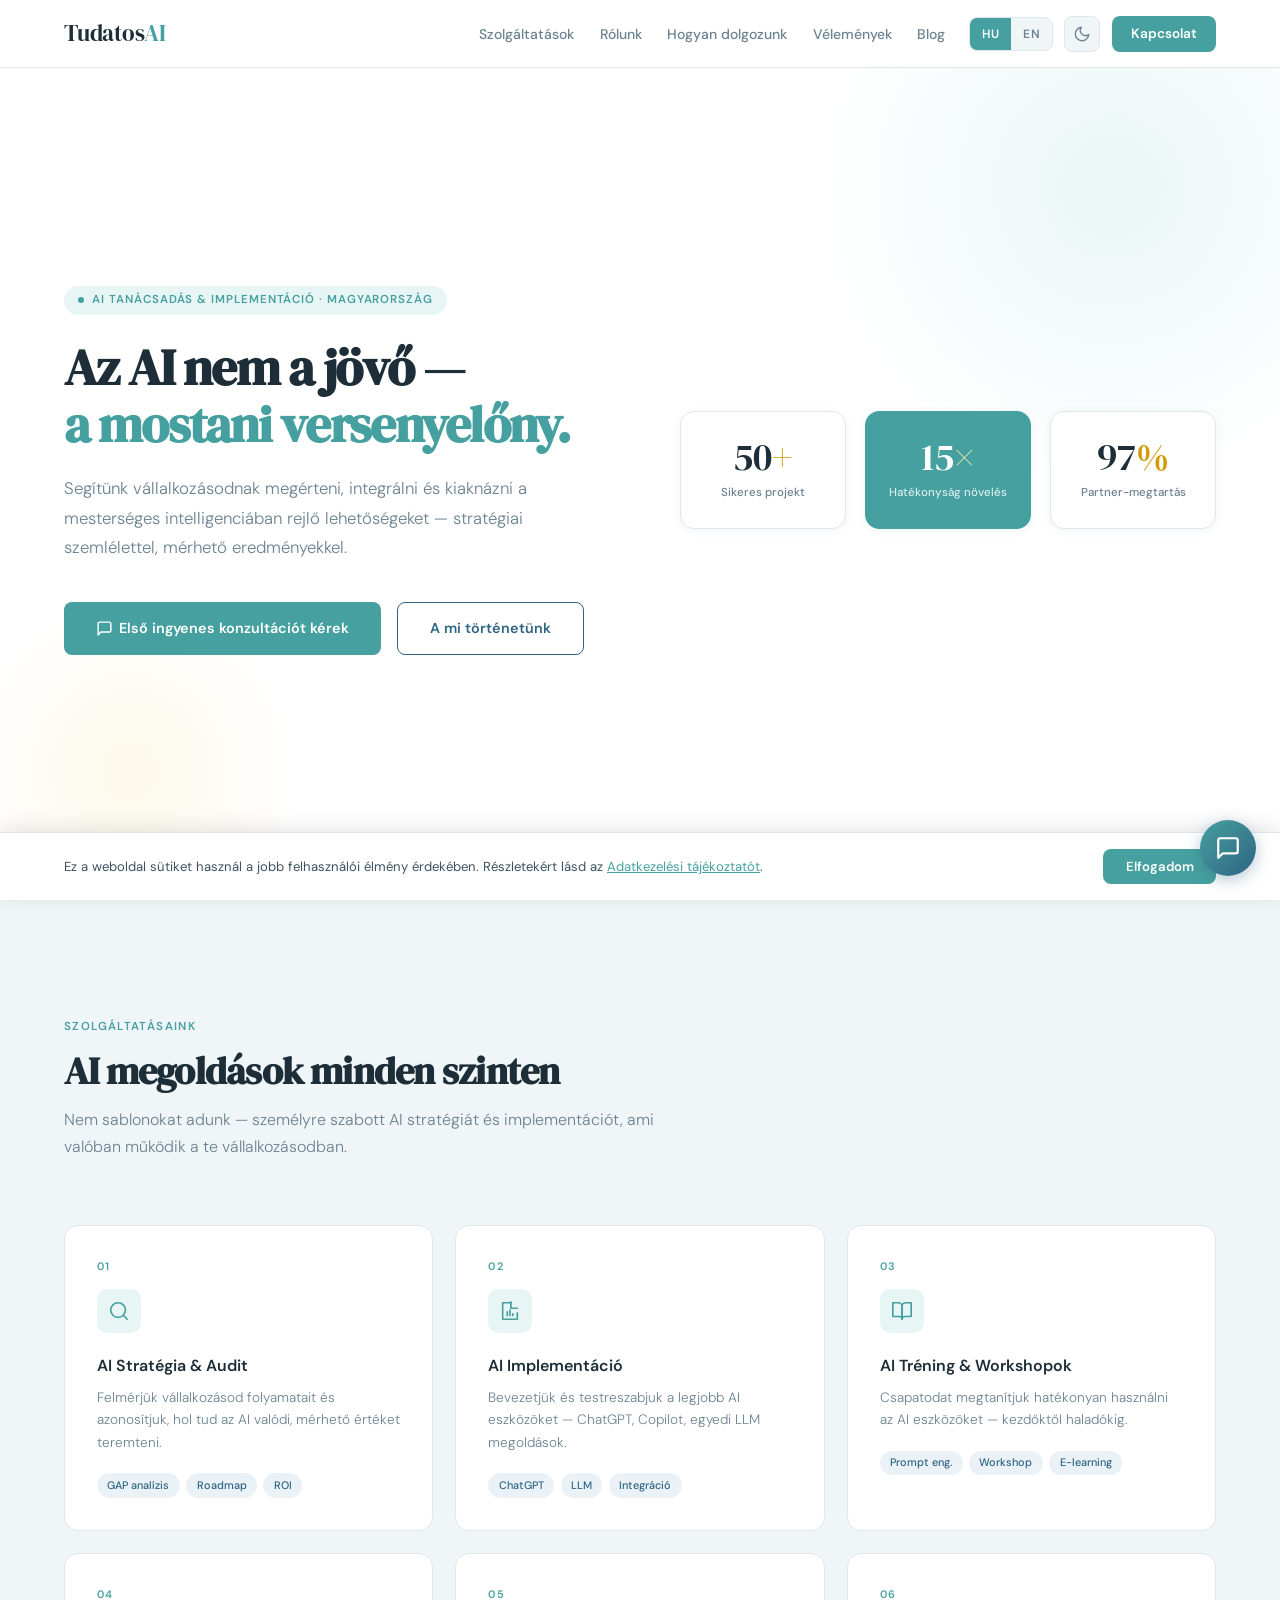
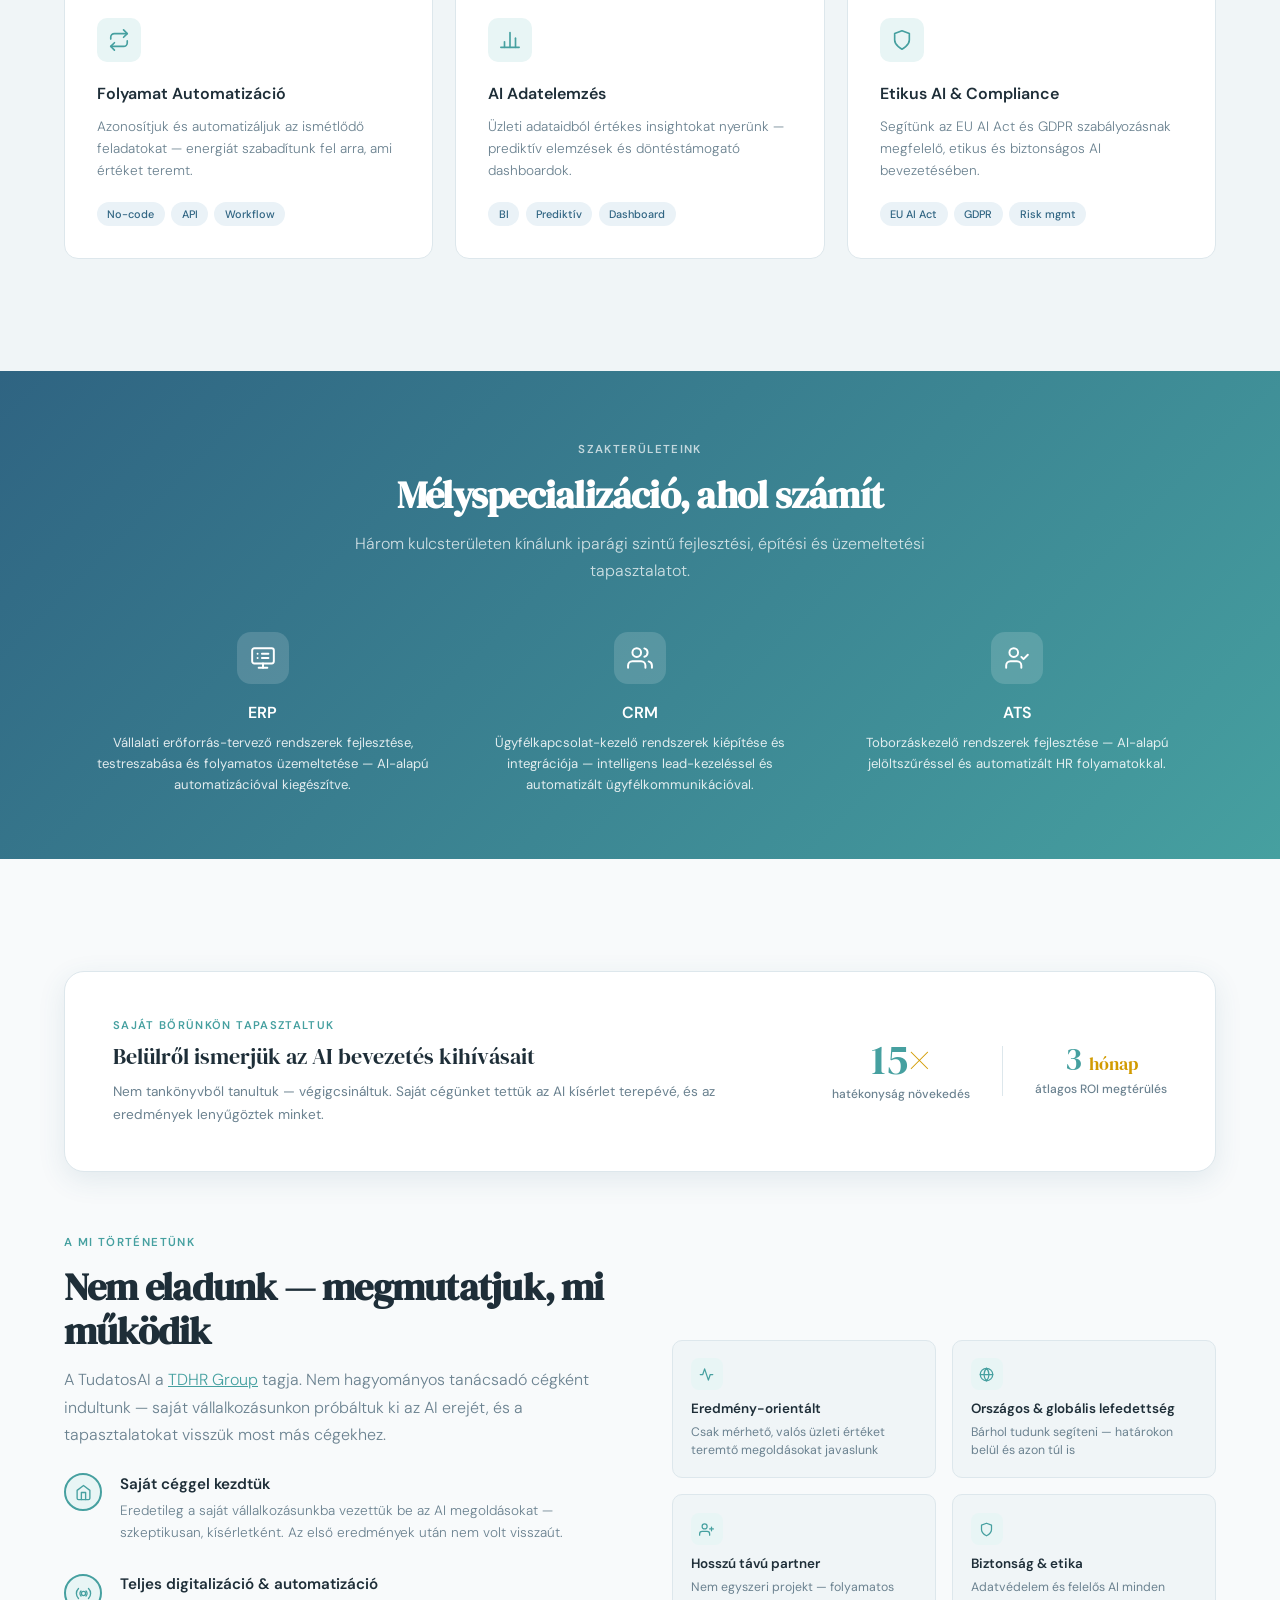
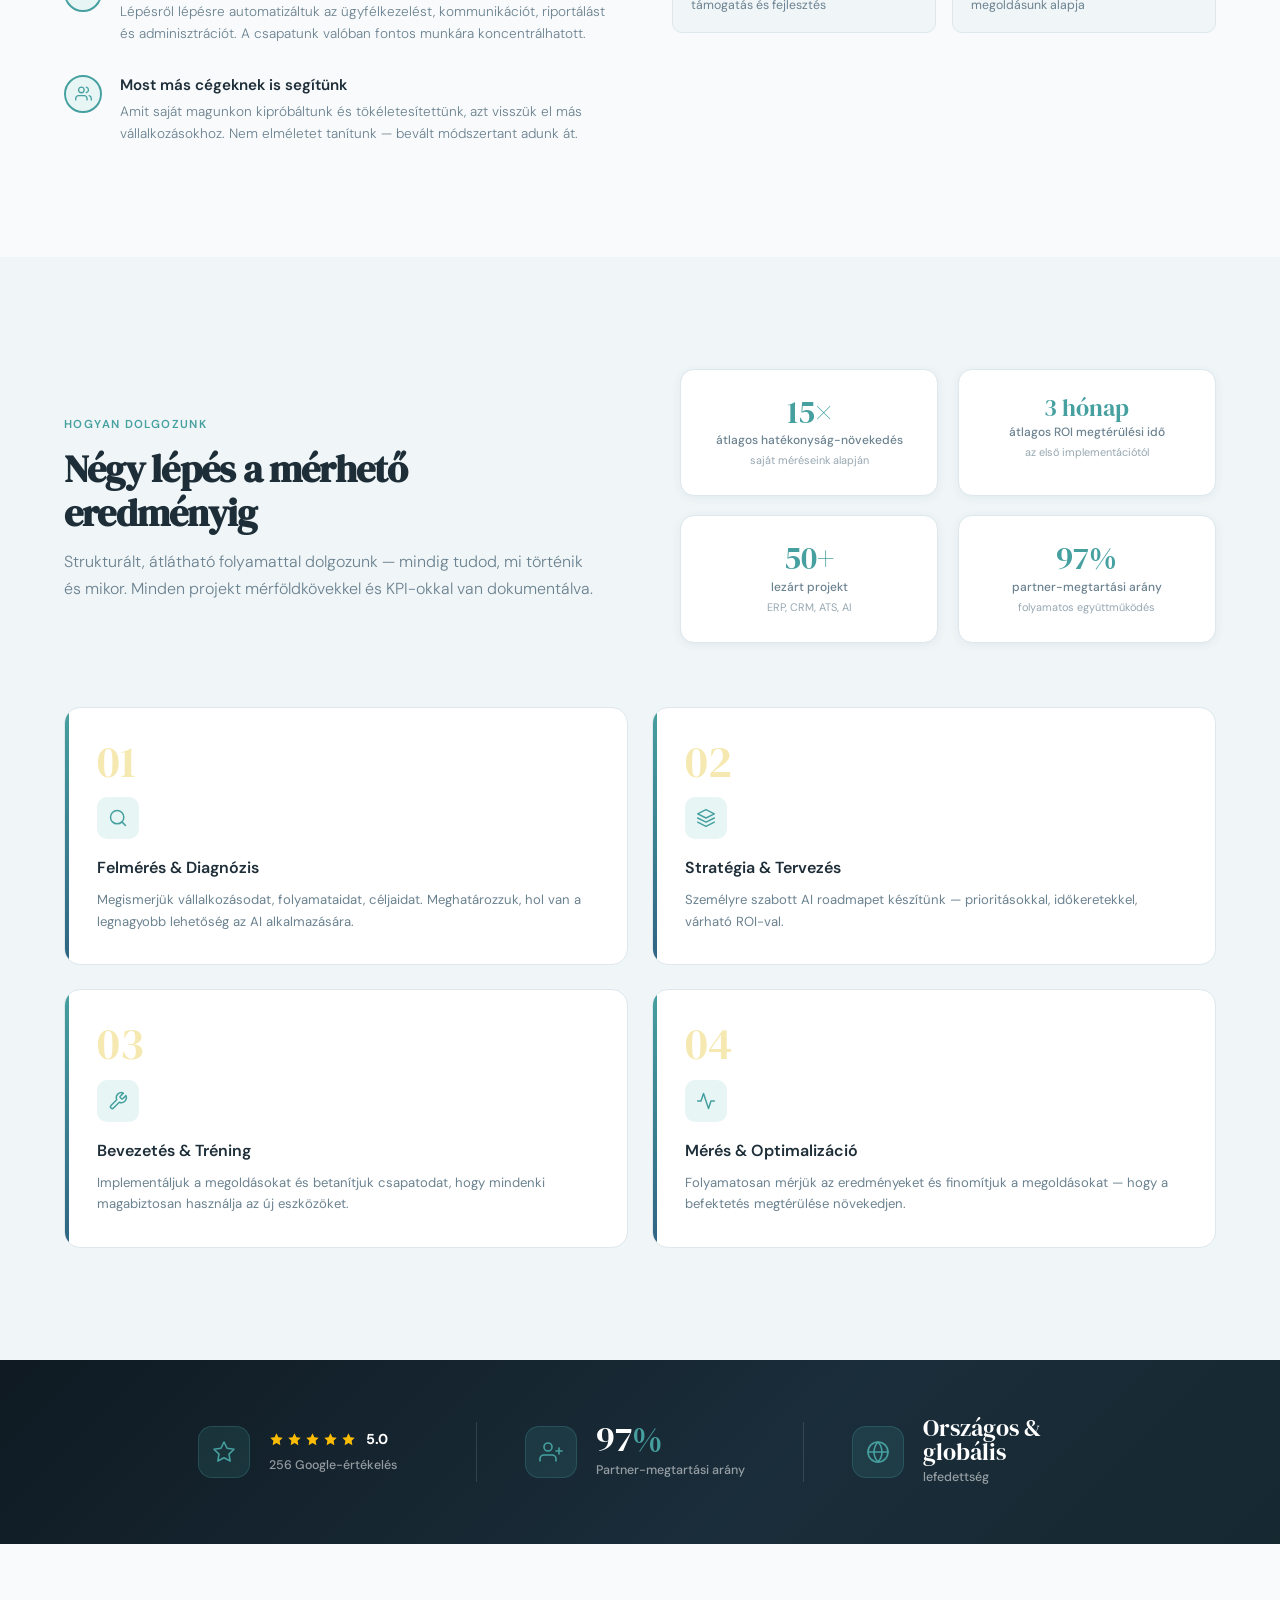
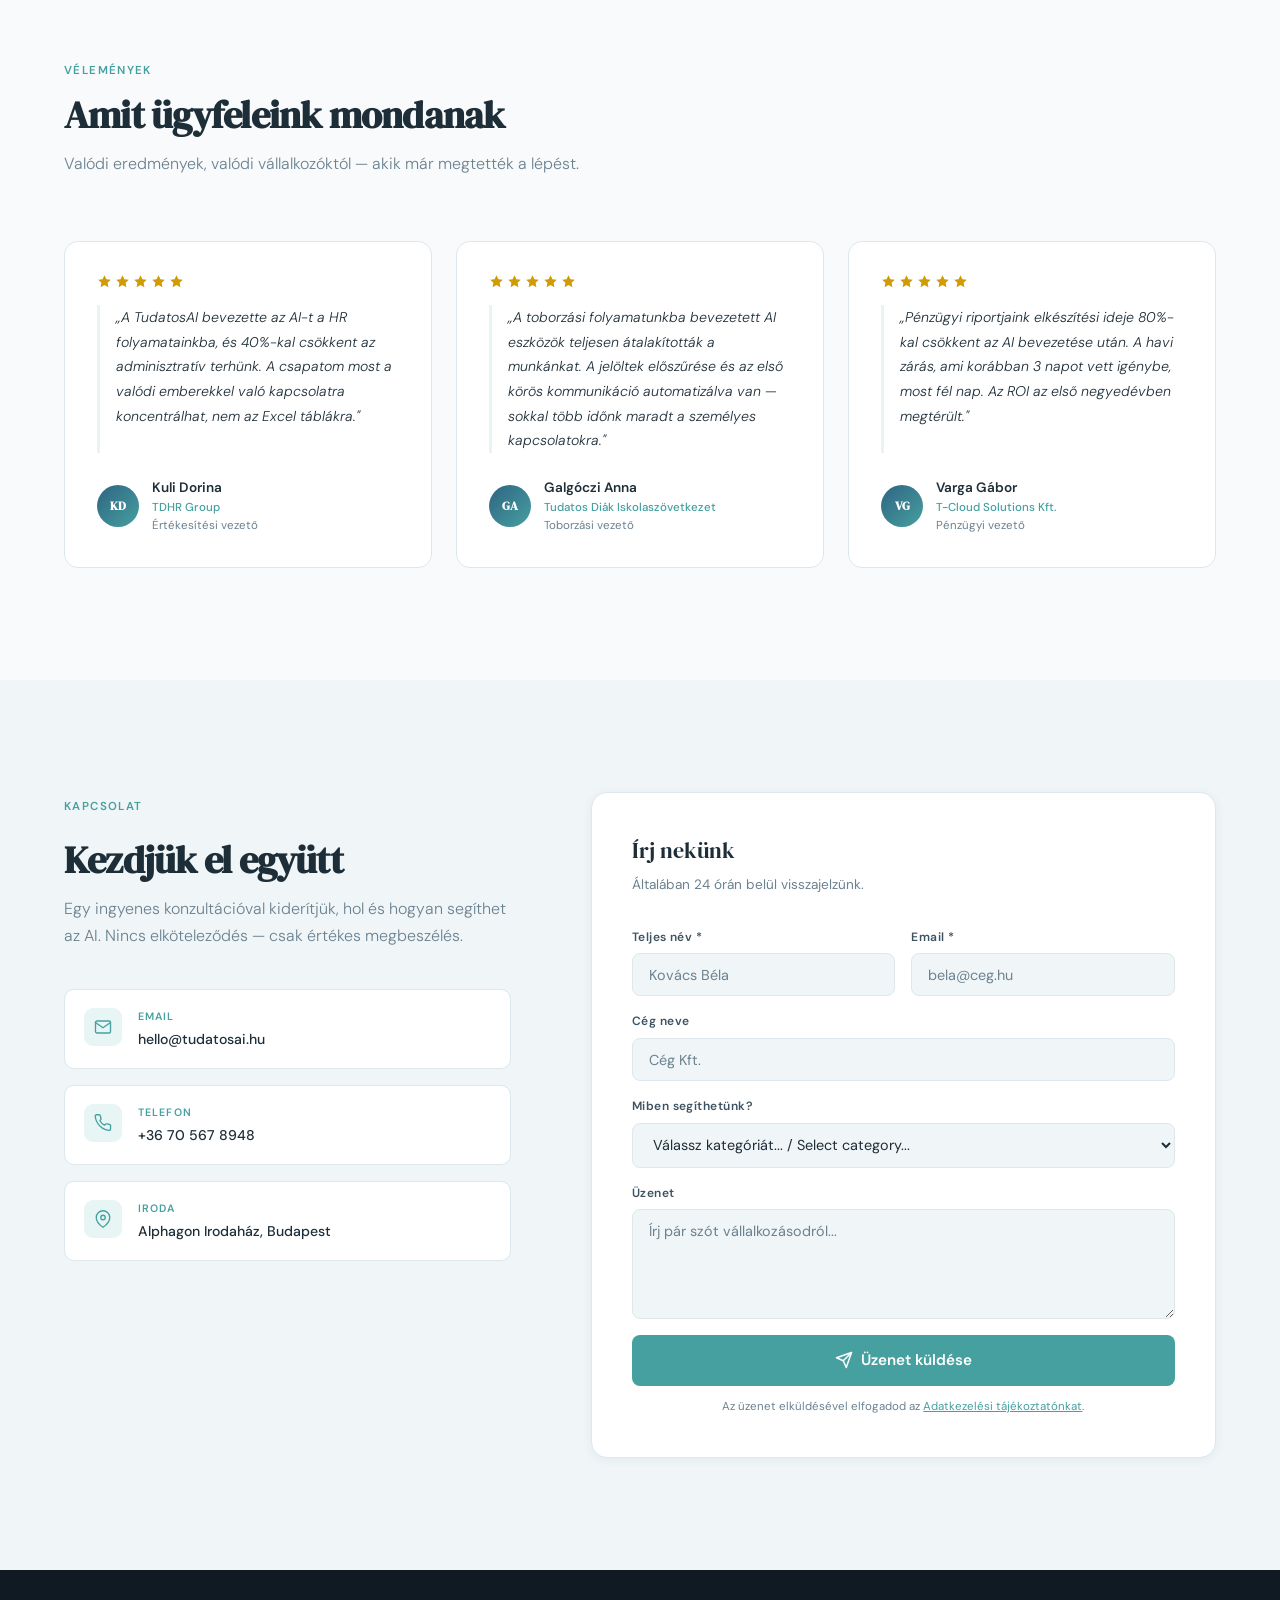
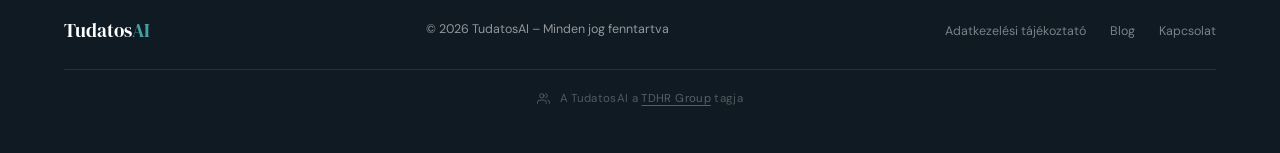
==== index.html @ a2213a6d "Fix GA4 tracking, add SEO improvements and security hardening - Fix GA4 cookie key mismatch (cookieO" ====
<!DOCTYPE html>
<html lang="hu" data-theme="light" data-lang="hu">
<head>
<!-- Google Analytics (loads after cookie consent) -->
<script>
if(localStorage.getItem('cookies_accepted')==='1'){
  var s=document.createElement('script');s.async=true;s.src='https://www.googletagmanager.com/gtag/js?id=G-J6CXXQPSQL';document.head.appendChild(s);
  window.dataLayer=window.dataLayer||[];function gtag(){dataLayer.push(arguments);}gtag('js',new Date());gtag('config','G-J6CXXQPSQL');
}
</script>
<meta charset="UTF-8">
<meta name="viewport" content="width=device-width, initial-scale=1.0">
<title>TudatosAI – AI Bevezetés & Tanácsadás Magyar Vállalkozásoknak</title>
<meta name="description" content="A TudatosAI segít magyar vállalkozásoknak az AI bevezetésében: stratégia, implementáció, tréning, automatizáció. Ingyenes konzultáció. TDHR Group tagja.">
<meta name="keywords" content="AI tanácsadás, mesterséges intelligencia, AI bevezetés, AI stratégia, ChatGPT üzleti, automatizáció, magyar AI cég, KKV AI, TDHR Group">
<link rel="canonical" href="https://tudatosai.hu/">
<link rel="alternate" hreflang="hu" href="https://tudatosai.hu/">
<link rel="alternate" hreflang="en" href="https://tudatosai.hu/">
<link rel="alternate" hreflang="x-default" href="https://tudatosai.hu/">
<!-- Open Graph -->
<meta property="og:type" content="website">
<meta property="og:title" content="TudatosAI – AI Bevezetés & Tanácsadás Magyar Vállalkozásoknak">
<meta property="og:description" content="Segítünk vállalkozásodnak megérteni, integrálni és kiaknázni az AI-ban rejlő lehetőségeket — stratégiai szemlélettel, mérhető eredményekkel.">
<meta property="og:url" content="https://tudatosai.hu/">
<meta property="og:image" content="https://tudatosai.hu/og-image.jpg">
<meta property="og:image:width" content="1200">
<meta property="og:image:height" content="630">
<meta property="og:locale" content="hu_HU">
<meta property="og:site_name" content="TudatosAI">
<!-- Twitter Card -->
<meta name="twitter:card" content="summary_large_image">
<meta name="twitter:title" content="TudatosAI – AI Bevezetés & Tanácsadás">
<meta name="twitter:description" content="AI stratégia, implementáció és tréning magyar vállalkozásoknak. Ingyenes konzultáció.">
<meta name="twitter:image" content="https://tudatosai.hu/og-image.jpg">
<!-- Google Search Console verification (replace content with your verification code) -->
<meta name="google-site-verification" content="Iu2fOdT6gBh4CmsN5R7050DQouybcCFON0oURmyz8Fw">
<!-- Favicon -->
<link rel="icon" type="image/svg+xml" href="/favicon.svg">
<!-- JSON-LD Organization -->
<script type="application/ld+json">
{
  "@context": "https://schema.org",
  "@type": "Organization",
  "name": "TudatosAI",
  "url": "https://tudatosai.hu",
  "logo": "https://tudatosai.hu/og-image.jpg",
  "email": "hello@tudatosai.hu",
  "telephone": "+36705678948",
  "address": {
    "@type": "PostalAddress",
    "addressLocality": "Budapest",
    "addressCountry": "HU",
    "streetAddress": "Alphagon Irodaház"
  },
  "parentOrganization": {
    "@type": "Organization",
    "name": "TDHR Group",
    "url": "https://tdhr.hu"
  },
  "description": "AI tanácsadás és implementáció magyar vállalkozásoknak. Stratégia, automatizáció, tréning.",
  "sameAs": []
}
</script>
<!-- JSON-LD LocalBusiness (Google My Business) -->
<script type="application/ld+json">
{
  "@context": "https://schema.org",
  "@type": "LocalBusiness",
  "name": "TudatosAI",
  "description": "AI tanácsadás és implementáció magyar vállalkozásoknak. Stratégia, automatizáció, tréning.",
  "url": "https://tudatosai.hu",
  "telephone": "+36705678948",
  "email": "hello@tudatosai.hu",
  "address": {
    "@type": "PostalAddress",
    "streetAddress": "Alphagon Irodaház",
    "addressLocality": "Budapest",
    "addressCountry": "HU"
  },
  "geo": {
    "@type": "GeoCoordinates",
    "latitude": "47.4979",
    "longitude": "19.0402"
  },
  "openingHoursSpecification": {
    "@type": "OpeningHoursSpecification",
    "dayOfWeek": ["Monday","Tuesday","Wednesday","Thursday","Friday"],
    "opens": "09:00",
    "closes": "17:00"
  },
  "priceRange": "$$",
  "image": "https://tudatosai.hu/og-image.jpg",
  "sameAs": []
}
</script>
<!-- Chatbot -->
<link rel="stylesheet" href="/chatbot-widget.css">
<link rel="preconnect" href="https://fonts.googleapis.com">
<link rel="preconnect" href="https://fonts.gstatic.com" crossorigin>
<link href="https://fonts.googleapis.com/css2?family=DM+Serif+Display:ital@0;1&family=DM+Sans:opsz,wght@9..40,300;9..40,400;9..40,500;9..40,600&display=swap" rel="stylesheet">
<style>
/* ═══ TOKENS ═══ */
:root {
  --gold:#D29B01; --gold-light:#F5E8B0; --gold-pale:#FBF5E0;
  --blue:#2F6482; --blue-light:#EAF2F7;
  --teal:#46A0A0; --teal-light:#E8F5F5; --teal-dark:#357878;
  --bg-page:#F8FAFB; --bg-card:#FFFFFF; --bg-alt:#F0F5F7;
  --bg-nav:rgba(255,255,255,0.94); --border:#DDE7EC;
  --text:#1E2E38; --text-mid:#3D5260; --text-muted:#6B8290;
  --shadow-sm:0 2px 10px rgba(47,100,130,.07);
  --shadow-md:0 8px 28px rgba(47,100,130,.11);
  --shadow-lg:0 16px 48px rgba(47,100,130,.14);
}
[data-theme="dark"] {
  --bg-page:#1F2F3D; --bg-card:#283D4E; --bg-alt:#243545;
  --bg-nav:rgba(31,47,61,0.96); --border:#446070;
  --text:#F0F5F8; --text-mid:#C4DAE5; --text-muted:#96B5C6;
  --shadow-sm:0 2px 10px rgba(0,0,0,.2); --shadow-md:0 8px 28px rgba(0,0,0,.3); --shadow-lg:0 16px 48px rgba(0,0,0,.4);
  --blue-light:#2E4858; --teal-light:#284242; --gold-pale:#352E08;
}
*,*::before,*::after{box-sizing:border-box;margin:0;padding:0;}
html{scroll-behavior:smooth;}
body{background:var(--bg-page);color:var(--text);font-family:'DM Sans',sans-serif;font-size:16px;line-height:1.6;overflow-x:hidden;transition:background .3s,color .3s;}
img,svg{display:block;} a{text-decoration:none;}

/* ═══ NAV ═══ */
nav{position:fixed;top:0;left:0;right:0;z-index:300;background:var(--bg-nav);backdrop-filter:blur(10px);border-bottom:1px solid var(--border);height:68px;display:flex;align-items:center;padding:0 5%;gap:1.5rem;transition:background .3s,border-color .3s;}
.logo{font-family:'DM Serif Display',serif;font-size:1.45rem;color:var(--text);letter-spacing:-.01em;white-space:nowrap;}
.logo em{color:var(--teal);font-style:normal;}
.nav-links{display:flex;gap:1.6rem;list-style:none;align-items:center;margin-left:auto;}
.nav-links a{color:var(--text-muted);font-size:.875rem;font-weight:500;transition:color .2s;white-space:nowrap;}
.nav-links a:hover{color:var(--teal);}
.nav-actions{display:flex;align-items:center;gap:.7rem;flex-shrink:0;}
.lang-toggle{display:flex;align-items:center;background:var(--bg-alt);border:1px solid var(--border);border-radius:8px;overflow:hidden;height:34px;}
.lang-btn{padding:0 .75rem;font-size:.75rem;font-weight:600;color:var(--text-muted);cursor:pointer;border:none;background:transparent;height:100%;transition:background .2s,color .2s;font-family:'DM Sans',sans-serif;letter-spacing:.04em;}
.lang-btn.active{background:var(--teal);color:#fff;}
.dark-toggle{width:36px;height:36px;background:var(--bg-alt);border:1px solid var(--border);border-radius:8px;cursor:pointer;display:flex;align-items:center;justify-content:center;transition:background .2s;}
.dark-toggle:hover{background:var(--border);}
.dark-toggle svg{width:18px;height:18px;fill:none;stroke:var(--text-muted);stroke-width:1.8;stroke-linecap:round;stroke-linejoin:round;}
.icon-moon{display:block;} .icon-sun{display:none;}
[data-theme="dark"] .icon-moon{display:none;} [data-theme="dark"] .icon-sun{display:block;}
.nav-cta{padding:0 1.2rem;height:36px;background:var(--teal);color:#fff!important;border-radius:8px;font-weight:600!important;font-size:.85rem!important;display:inline-flex;align-items:center;transition:background .2s,transform .15s!important;}
.nav-cta:hover{background:var(--blue)!important;transform:translateY(-1px);}
.nav-hamburger{display:none;flex-direction:column;gap:5px;cursor:pointer;padding:6px;margin-left:auto;background:none;border:none;}
.nav-hamburger span{display:block;width:22px;height:2px;background:var(--text);border-radius:2px;transition:transform .3s,opacity .3s;}
.nav-hamburger.open span:nth-child(1){transform:translateY(7px) rotate(45deg);}
.nav-hamburger.open span:nth-child(2){opacity:0;}
.nav-hamburger.open span:nth-child(3){transform:translateY(-7px) rotate(-45deg);}
.mobile-nav{display:none;position:fixed;top:68px;left:0;right:0;z-index:299;background:var(--bg-card);border-bottom:1px solid var(--border);padding:1.5rem 5%;flex-direction:column;gap:1rem;box-shadow:var(--shadow-md);}
.mobile-nav.open{display:flex;}
.mobile-nav a{color:var(--text);font-weight:500;padding:.4rem 0;border-bottom:1px solid var(--border);}

/* ═══ HERO ═══ */
#hero{min-height:100vh;padding:120px 5% 80px;display:flex;align-items:center;background:var(--bg-card);position:relative;overflow:hidden;}
.hero-blob-1{position:absolute;right:-80px;top:-60px;width:550px;height:550px;border-radius:50%;background:radial-gradient(circle at 55% 45%,var(--teal-light),transparent 70%);opacity:.9;pointer-events:none;}
.hero-blob-2{position:absolute;left:-40px;bottom:-40px;width:340px;height:340px;border-radius:50%;background:radial-gradient(circle,var(--gold-pale),transparent 70%);opacity:.7;pointer-events:none;}
.hero-inner{position:relative;z-index:1;display:grid;grid-template-columns:1fr 1fr;gap:5rem;align-items:center;width:100%;}
.hero-badge{display:inline-flex;align-items:center;gap:.5rem;background:var(--teal-light);color:var(--teal);font-size:.72rem;font-weight:600;letter-spacing:.08em;text-transform:uppercase;padding:.35rem .9rem;border-radius:100px;margin-bottom:1.5rem;}
.badge-dot{width:6px;height:6px;background:var(--teal);border-radius:50%;animation:blink 2s infinite;}
@keyframes blink{0%,100%{opacity:1;}50%{opacity:.3;}}
.hero-title{font-family:'DM Serif Display',serif;font-size:clamp(2.3rem,4vw,3.6rem);line-height:1.1;letter-spacing:-.025em;color:var(--text);margin-bottom:1.4rem;}
.hero-title .accent{color:var(--teal);}
.hero-desc{font-size:1.05rem;color:var(--text-muted);line-height:1.75;max-width:480px;margin-bottom:2.5rem;font-weight:300;}
.hero-actions{display:flex;gap:1rem;flex-wrap:wrap;}
.btn-fill{padding:.85rem 2rem;background:var(--teal);color:#fff;border:none;border-radius:8px;font-family:'DM Sans',sans-serif;font-size:.9rem;font-weight:600;cursor:pointer;display:inline-flex;align-items:center;gap:.4rem;transition:background .2s,transform .15s,box-shadow .2s;}
.btn-fill:hover{background:var(--blue);transform:translateY(-2px);box-shadow:0 6px 20px rgba(47,100,130,.28);}
.btn-outline{padding:.85rem 2rem;background:transparent;color:var(--blue);border:1.5px solid var(--blue);border-radius:8px;font-family:'DM Sans',sans-serif;font-size:.9rem;font-weight:600;cursor:pointer;display:inline-flex;align-items:center;gap:.4rem;transition:background .2s,transform .15s;}
.btn-outline:hover{background:var(--blue-light);transform:translateY(-2px);}
.stat-cards{display:grid;grid-template-columns:repeat(3,1fr);gap:1.2rem;}
.stat-card{background:var(--bg-card);border:1px solid var(--border);border-radius:14px;padding:1.6rem 1.2rem;text-align:center;box-shadow:var(--shadow-sm);transition:transform .2s,box-shadow .2s,background .3s,border-color .3s;}
.stat-card:hover{transform:translateY(-3px);box-shadow:var(--shadow-md);}
.stat-card.featured{background:var(--teal);border-color:var(--teal);}
.stat-num{font-family:'DM Serif Display',serif;font-size:2.4rem;line-height:1;color:var(--text);white-space:nowrap;}
.stat-unit{color:var(--gold);}
.stat-card.featured .stat-num{color:#fff;}
.stat-card.featured .stat-unit{color:var(--gold-light);}
.stat-card.featured .stat-label{color:rgba(255,255,255,.8);}
.stat-label{font-size:.72rem;color:var(--text-muted);margin-top:.5rem;font-weight:500;}

/* ═══ SECTION BASE ═══ */
.section-wrap{padding:7rem 5%;background:var(--bg-page);transition:background .3s;}
.section-wrap.alt{background:var(--bg-alt);}
.section-header{max-width:640px;margin-bottom:4rem;}
.section-eyebrow{display:inline-block;font-size:.72rem;font-weight:600;letter-spacing:.12em;text-transform:uppercase;color:var(--teal);margin-bottom:.8rem;}
.section-title{font-family:'DM Serif Display',serif;font-size:clamp(1.8rem,3vw,2.7rem);line-height:1.15;letter-spacing:-.02em;color:var(--text);margin-bottom:.8rem;}
.section-desc{font-size:1rem;color:var(--text-muted);line-height:1.7;font-weight:300;}

/* ═══ SERVICES ═══ */
.services-grid{display:grid;grid-template-columns:repeat(3,1fr);gap:1.4rem;}
.svc-card{background:var(--bg-card);border:1px solid var(--border);border-radius:14px;padding:2rem;transition:transform .2s,box-shadow .2s,border-color .2s,background .3s;position:relative;overflow:hidden;}
.svc-card::before{content:'';position:absolute;top:0;left:0;right:0;height:3px;background:linear-gradient(90deg,var(--teal),var(--blue));transform:scaleX(0);transform-origin:left;transition:transform .35s ease;}
.svc-card:hover{transform:translateY(-4px);box-shadow:var(--shadow-md);border-color:transparent;}
.svc-card:hover::before{transform:scaleX(1);}
.svc-num{font-size:.68rem;font-weight:600;letter-spacing:.12em;color:var(--teal);text-transform:uppercase;margin-bottom:.9rem;}
.icon-box{width:44px;height:44px;background:var(--teal-light);border-radius:10px;display:flex;align-items:center;justify-content:center;margin-bottom:1.2rem;transition:background .3s;}
.icon-box svg{width:22px;height:22px;stroke:var(--teal);fill:none;stroke-width:1.8;stroke-linecap:round;stroke-linejoin:round;}
.svc-title{font-size:1rem;font-weight:600;color:var(--text);margin-bottom:.55rem;}
.svc-desc{font-size:.85rem;color:var(--text-muted);line-height:1.65;font-weight:300;}
.svc-tags{display:flex;flex-wrap:wrap;gap:.4rem;margin-top:1.2rem;}
.chip{padding:.22rem .65rem;border-radius:100px;background:var(--blue-light);color:var(--blue);font-size:.68rem;font-weight:500;}

/* ═══ SPECIALTIES BAND ═══ */
.specialty-band{background:linear-gradient(135deg,var(--blue) 0%,var(--teal) 100%);padding:4rem 5%;}
.specialty-header{text-align:center;max-width:600px;margin:0 auto 3rem;}
.specialty-header .section-eyebrow{color:rgba(255,255,255,.7);}
.specialty-header .section-title{color:#fff;}
.specialty-header .section-desc{color:rgba(255,255,255,.75);}
.specialty-inner{display:grid;grid-template-columns:1fr 1fr 1fr;gap:2rem;max-width:1100px;margin:0 auto;}
.spec-item{text-align:center;color:#fff;}
.spec-icon{width:52px;height:52px;background:rgba(255,255,255,.15);border-radius:14px;display:flex;align-items:center;justify-content:center;margin:0 auto 1rem;}
.spec-icon svg{width:26px;height:26px;stroke:#fff;fill:none;stroke-width:1.8;stroke-linecap:round;stroke-linejoin:round;}
.spec-title{font-size:1rem;font-weight:600;margin-bottom:.4rem;}
.spec-desc{font-size:.82rem;opacity:.85;line-height:1.6;}

/* ═══ ABOUT ═══ */
.about-intro-card{display:grid;grid-template-columns:1fr auto;gap:3rem;align-items:center;background:var(--bg-card);border:1px solid var(--border);border-radius:20px;padding:2.8rem 3rem;box-shadow:var(--shadow-md);margin-bottom:3.5rem;transition:background .3s,border-color .3s;}
.card-eyebrow{font-size:.7rem;font-weight:600;letter-spacing:.12em;text-transform:uppercase;color:var(--teal);margin-bottom:.6rem;}
.card-heading{font-family:'DM Serif Display',serif;font-size:1.35rem;color:var(--text);margin-bottom:.7rem;line-height:1.2;}
.card-body{font-size:.85rem;color:var(--text-muted);line-height:1.65;}
.aic-stats{display:flex;align-items:center;gap:2rem;flex-shrink:0;}
.aic-stat{text-align:center;}
.aic-num{font-family:'DM Serif Display',serif;font-size:2.6rem;color:var(--teal);line-height:1;margin-bottom:.3rem;white-space:nowrap;}
.aic-unit{color:var(--gold);}
.aic-lbl{font-size:.75rem;color:var(--text-muted);font-weight:500;white-space:nowrap;}
.aic-stat-sep{width:1px;height:50px;background:var(--border);}
.about-body{display:grid;grid-template-columns:1fr 1fr;gap:4rem;align-items:start;}
.about-timeline{display:flex;flex-direction:column;gap:1.8rem;margin-top:1.5rem;}
.tl-item{display:flex;gap:1.1rem;}
.tl-icon{width:38px;height:38px;flex-shrink:0;background:var(--teal-light);border:2px solid var(--teal);border-radius:50%;display:flex;align-items:center;justify-content:center;margin-top:.1rem;transition:background .3s;}
.tl-icon svg{width:17px;height:17px;stroke:var(--teal);fill:none;stroke-width:1.9;stroke-linecap:round;stroke-linejoin:round;}
.tl-title{font-size:.95rem;font-weight:600;color:var(--text);margin-bottom:.25rem;}
.tl-desc{font-size:.85rem;color:var(--text-muted);line-height:1.6;font-weight:300;}
.hl-grid{display:grid;grid-template-columns:1fr 1fr;gap:1rem;align-self:center;}
.hl-item{background:var(--bg-alt);border:1px solid var(--border);border-radius:10px;padding:1.1rem;transition:background .3s,border-color .3s;}
.hl-icon-wrap{width:32px;height:32px;background:var(--teal-light);border-radius:8px;display:flex;align-items:center;justify-content:center;margin-bottom:.5rem;transition:background .3s;}
.hl-icon-wrap svg{width:15px;height:15px;stroke:var(--teal);fill:none;stroke-width:2;stroke-linecap:round;stroke-linejoin:round;}
.hl-title{font-size:.84rem;font-weight:600;color:var(--text);margin-bottom:.2rem;}
.hl-text{font-size:.77rem;color:var(--text-muted);line-height:1.5;}

/* ═══ PROCESS ═══ */
.process-section{padding:7rem 5%;background:var(--bg-alt);}
.process-intro{display:grid;grid-template-columns:1fr 1fr;gap:5rem;align-items:center;margin-bottom:4rem;}
.metrics-row{display:grid;grid-template-columns:repeat(2,1fr);gap:1.2rem;}
.metric-card{background:var(--bg-card);border:1px solid var(--border);border-radius:14px;padding:1.6rem 1.4rem;text-align:center;box-shadow:var(--shadow-sm);transition:transform .2s,box-shadow .2s,background .3s;}
.metric-card:hover{transform:translateY(-3px);box-shadow:var(--shadow-md);}
.metric-num{font-family:'DM Serif Display',serif;font-size:2rem;color:var(--teal);line-height:1;margin-bottom:.3rem;}
.metric-label{font-size:.75rem;color:var(--text-muted);font-weight:500;line-height:1.4;}
.metric-sub{font-size:.68rem;color:var(--text-muted);opacity:.7;margin-top:.2rem;}
.process-steps-visual{display:grid;grid-template-columns:repeat(2,1fr);gap:1.5rem;}
.ps-card{background:var(--bg-card);border:1px solid var(--border);border-radius:16px;padding:2rem;position:relative;overflow:hidden;transition:transform .2s,box-shadow .2s,background .3s;}
.ps-card:hover{transform:translateY(-4px);box-shadow:var(--shadow-md);}
.ps-card-accent{position:absolute;top:0;left:0;bottom:0;width:4px;background:linear-gradient(to bottom,var(--teal),var(--blue));}
.ps-num{font-family:'DM Serif Display',serif;font-size:2.8rem;color:var(--gold-light);line-height:1;margin-bottom:.8rem;}
[data-theme="dark"] .ps-num{color:rgba(210,155,1,.3);}
.ps-icon{width:42px;height:42px;background:var(--teal-light);border-radius:10px;display:flex;align-items:center;justify-content:center;margin-bottom:1rem;transition:background .3s;}
.ps-icon svg{width:20px;height:20px;stroke:var(--teal);fill:none;stroke-width:1.8;stroke-linecap:round;stroke-linejoin:round;}
.ps-title{font-size:1rem;font-weight:600;color:var(--text);margin-bottom:.5rem;}
.ps-desc{font-size:.82rem;color:var(--text-muted);line-height:1.65;}

/* ═══ SOCIAL PROOF BAND ═══ */
.social-proof-band{background:linear-gradient(135deg,#0F1A22 0%,#1A2D3A 60%,#162830 100%);padding:3.5rem 5%;}
[data-theme="dark"] .social-proof-band{background:linear-gradient(135deg,#182838 0%,#1F3040 60%,#1C3434 100%);}
.sp-inner{display:grid;grid-template-columns:1fr auto 1fr auto 1fr;gap:0;align-items:center;max-width:900px;margin:0 auto;}
.sp-divider{width:1px;height:60px;background:rgba(255,255,255,.12);margin:0 2.5rem;}
.sp-item{display:flex;align-items:center;gap:1.2rem;padding:0 .5rem;}
.sp-icon-wrap{width:52px;height:52px;background:rgba(70,160,160,.15);border:1px solid rgba(70,160,160,.25);border-radius:14px;display:flex;align-items:center;justify-content:center;flex-shrink:0;}
.sp-icon-wrap svg{width:24px;height:24px;stroke:var(--teal);fill:none;stroke-width:1.6;stroke-linecap:round;stroke-linejoin:round;}
.sp-stars{display:flex;gap:3px;align-items:center;margin-bottom:.3rem;}
.sp-stars svg{width:15px;height:15px;fill:#FBBC05;}
.sp-score{font-size:.9rem;font-weight:700;color:#fff;margin-left:.4rem;}
.sp-big{font-family:'DM Serif Display',serif;font-size:2.2rem;color:#fff;line-height:1;margin-bottom:.25rem;}
.sp-unit{color:var(--teal);}
.sp-val{font-size:.78rem;color:rgba(255,255,255,.55);font-weight:500;}

/* ═══ TESTIMONIALS ═══ */
.testi-grid{display:grid;grid-template-columns:repeat(3,1fr);gap:1.5rem;}
.testi-card{background:var(--bg-card);border:1px solid var(--border);border-radius:14px;padding:2rem;transition:transform .2s,box-shadow .2s,background .3s,border-color .3s;display:flex;flex-direction:column;}
.testi-card:hover{transform:translateY(-3px);box-shadow:var(--shadow-md);}
.testi-stars{display:flex;gap:3px;margin-bottom:1rem;}
.testi-stars svg{width:15px;height:15px;fill:var(--gold);}
.testi-text{font-size:.88rem;color:var(--text);line-height:1.75;font-weight:300;font-style:italic;border-left:3px solid var(--teal-light);padding-left:1rem;margin-bottom:1.5rem;flex:1;}
.testi-author{display:flex;align-items:center;gap:.8rem;}
.testi-avatar{width:42px;height:42px;border-radius:50%;background:linear-gradient(135deg,var(--blue),var(--teal));display:flex;align-items:center;justify-content:center;color:#fff;font-size:.78rem;font-weight:700;flex-shrink:0;font-family:'DM Serif Display',serif;}
.testi-name{font-size:.85rem;font-weight:600;color:var(--text);}
.testi-role{font-size:.72rem;color:var(--text-muted);}
.testi-company{font-size:.72rem;color:var(--teal);font-weight:500;}

/* ═══ CONTACT ═══ */
.contact-grid{display:grid;grid-template-columns:1fr 1.4fr;gap:5rem;align-items:start;}
.contact-info-items{display:flex;flex-direction:column;gap:1rem;margin-top:2.5rem;}
.ci-item{display:flex;gap:1rem;align-items:flex-start;padding:1.1rem 1.2rem;background:var(--bg-card);border:1px solid var(--border);border-radius:10px;transition:border-color .2s,background .3s;}
.ci-item:hover{border-color:var(--teal);}
.ci-icon-wrap{width:38px;height:38px;flex-shrink:0;background:var(--teal-light);border-radius:9px;display:flex;align-items:center;justify-content:center;}
.ci-icon-wrap svg{width:18px;height:18px;stroke:var(--teal);fill:none;stroke-width:1.8;stroke-linecap:round;stroke-linejoin:round;}
.ci-label{font-size:.67rem;text-transform:uppercase;letter-spacing:.1em;color:var(--teal);font-weight:600;margin-bottom:.2rem;}
.ci-value{font-size:.88rem;color:var(--text);font-weight:500;}
.ci-value a{color:var(--text);transition:color .2s;}
.ci-value a:hover{color:var(--teal);}
.contact-form{background:var(--bg-card);border:1px solid var(--border);border-radius:16px;padding:2.5rem;box-shadow:var(--shadow-sm);transition:background .3s,border-color .3s;}
.form-heading{font-family:'DM Serif Display',serif;font-size:1.4rem;color:var(--text);margin-bottom:.3rem;}
.form-sub{font-size:.85rem;color:var(--text-muted);margin-bottom:2rem;}
.form-row{display:grid;grid-template-columns:1fr 1fr;gap:1rem;}
.form-group{display:flex;flex-direction:column;gap:.4rem;margin-bottom:1rem;}
.form-label{font-size:.75rem;font-weight:600;color:var(--text-mid);letter-spacing:.04em;}
.form-input,.form-select,.form-textarea{background:var(--bg-alt);border:1.5px solid var(--border);color:var(--text);font-family:'DM Sans',sans-serif;font-size:.9rem;padding:.72rem 1rem;border-radius:8px;outline:none;width:100%;transition:border-color .2s,background .2s,color .3s;}
.form-input::placeholder,.form-textarea::placeholder{color:var(--text-muted);}
.form-input:focus,.form-textarea:focus,.form-select:focus{border-color:var(--teal);background:var(--bg-card);}
.form-textarea{resize:vertical;min-height:110px;}
.form-select option{background:var(--bg-card);color:var(--text);}
.btn-send{width:100%;padding:.95rem;background:var(--teal);color:#fff;font-family:'DM Sans',sans-serif;font-weight:600;font-size:.95rem;border:none;border-radius:8px;cursor:pointer;margin-top:.5rem;display:flex;align-items:center;justify-content:center;gap:.5rem;transition:background .2s,transform .15s,box-shadow .2s;}
.btn-send:hover{background:var(--blue);transform:translateY(-1px);box-shadow:0 6px 20px rgba(47,100,130,.28);}
.btn-send svg{width:18px;height:18px;stroke:#fff;fill:none;stroke-width:2;stroke-linecap:round;stroke-linejoin:round;}
.form-note{font-size:.72rem;color:var(--text-muted);text-align:center;margin-top:.8rem;}
.gdpr-link{color:var(--teal);cursor:pointer;text-decoration:underline;}

/* ═══ COOKIE CONSENT ═══ */
.cookie-bar{position:fixed;bottom:0;left:0;right:0;z-index:800;background:var(--bg-card);border-top:1px solid var(--border);padding:1rem 5%;display:flex;align-items:center;justify-content:space-between;gap:1rem;box-shadow:0 -4px 20px rgba(0,0,0,.1);transition:transform .3s,background .3s;flex-wrap:wrap;}
.cookie-bar.hidden{transform:translateY(100%);}
.cookie-text{font-size:.82rem;color:var(--text-mid);line-height:1.6;flex:1;min-width:200px;}
.cookie-text a{color:var(--teal);text-decoration:underline;}
.cookie-btn{padding:.55rem 1.4rem;background:var(--teal);color:#fff;border:none;border-radius:8px;font-family:'DM Sans',sans-serif;font-size:.82rem;font-weight:600;cursor:pointer;white-space:nowrap;transition:background .2s;}
.cookie-btn:hover{background:var(--blue);}

/* ═══ TOAST ═══ */
.toast{position:fixed;bottom:7rem;right:2rem;z-index:2000;color:#fff;padding:1rem 1.5rem;border-radius:10px;font-size:.88rem;font-weight:500;box-shadow:var(--shadow-lg);display:none;align-items:center;gap:.6rem;max-width:320px;}
.toast.show{display:flex;}
.toast svg{width:18px;height:18px;stroke:#fff;fill:none;stroke-width:2;stroke-linecap:round;stroke-linejoin:round;flex-shrink:0;}

/* ═══ GDPR MODAL ═══ */
.modal-overlay{display:none;position:fixed;inset:0;z-index:1000;background:rgba(10,20,30,.6);backdrop-filter:blur(5px);align-items:center;justify-content:center;padding:2rem;}
.modal-overlay.open{display:flex;}
.modal-box{background:var(--bg-card);border:1px solid var(--border);border-radius:18px;padding:2.5rem;max-width:680px;width:100%;max-height:82vh;overflow-y:auto;position:relative;box-shadow:var(--shadow-lg);transition:background .3s,border-color .3s;}
.modal-close{position:absolute;top:1.2rem;right:1.2rem;background:var(--bg-alt);border:1px solid var(--border);border-radius:8px;width:32px;height:32px;cursor:pointer;display:flex;align-items:center;justify-content:center;transition:background .2s;}
.modal-close:hover{background:var(--border);}
.modal-close svg{width:16px;height:16px;stroke:var(--text-muted);fill:none;stroke-width:2;stroke-linecap:round;}
.modal-title{font-family:'DM Serif Display',serif;font-size:1.5rem;color:var(--text);margin-bottom:.3rem;}
.modal-subtitle{font-size:.82rem;color:var(--text-muted);margin-bottom:2rem;}
.gdpr-section{margin-bottom:1.8rem;}
.gdpr-section h3{font-size:.9rem;font-weight:600;color:var(--text);margin-bottom:.6rem;padding-bottom:.4rem;border-bottom:1px solid var(--border);}
.gdpr-section p,.gdpr-section li{font-size:.82rem;color:var(--text-muted);line-height:1.7;}
.gdpr-section ul{padding-left:1.2rem;}
.gdpr-section li{margin-bottom:.35rem;}
.gdpr-section strong{color:var(--text);}
.gdpr-table{width:100%;border-collapse:collapse;font-size:.77rem;margin-top:.6rem;}
.gdpr-table th{background:var(--bg-alt);padding:.6rem .8rem;text-align:left;font-weight:600;color:var(--text-mid);border:1px solid var(--border);}
.gdpr-table td{padding:.55rem .8rem;border:1px solid var(--border);color:var(--text-muted);}

/* ═══ FOOTER ═══ */
footer{background:#0F1A22;color:rgba(255,255,255,.55);padding:2.8rem 5%;}
[data-theme="dark"] footer{background:#182838;}
.footer-top{display:flex;justify-content:space-between;align-items:center;flex-wrap:wrap;gap:1rem;padding-bottom:1.5rem;border-bottom:1px solid rgba(255,255,255,.1);margin-bottom:1.2rem;}
.footer-logo{font-family:'DM Serif Display',serif;font-size:1.2rem;color:#fff;}
.footer-logo em{color:var(--teal);font-style:normal;}
.footer-copy{font-size:.78rem;}
.footer-links{display:flex;gap:1.5rem;list-style:none;}
.footer-links a{color:rgba(255,255,255,.45);font-size:.78rem;cursor:pointer;transition:color .2s;}
.footer-links a:hover{color:var(--teal);}
.footer-bottom{display:flex;align-items:center;justify-content:center;gap:.6rem;opacity:.5;}
.footer-bottom svg{width:13px;height:13px;stroke:currentColor;fill:none;stroke-width:1.8;stroke-linecap:round;stroke-linejoin:round;}
.footer-bottom span{font-size:.72rem;letter-spacing:.03em;}
.footer-bottom a{color:rgba(255,255,255,.6);text-decoration:underline;text-underline-offset:3px;transition:color .2s;}
.footer-bottom a:hover{color:var(--teal);}

/* ═══ REVEAL ═══ */
.reveal{opacity:0;transform:translateY(22px);transition:opacity .6s ease,transform .6s ease;}
.reveal.visible{opacity:1;transform:translateY(0);}

/* ═══ LANG ═══ */
[data-lang="en"] .lang-hu{display:none;}
[data-lang="hu"] .lang-en{display:none;}

/* ═══ RESPONSIVE ═══ */
@media(max-width:1100px){
  .services-grid{grid-template-columns:repeat(2,1fr);}
  .about-intro-card{grid-template-columns:1fr;}
  .aic-stats{justify-content:flex-start;}
  .about-body{grid-template-columns:1fr;}
  .testi-grid{grid-template-columns:repeat(2,1fr);}
  .hero-inner{grid-template-columns:1fr;gap:3rem;}
  .stat-cards{grid-template-columns:repeat(3,1fr);}
  .contact-grid{grid-template-columns:1fr;gap:3rem;}
  .process-intro{grid-template-columns:1fr;gap:2.5rem;}
  .specialty-inner{grid-template-columns:1fr 1fr;}
  .metrics-row{grid-template-columns:repeat(2,1fr);}
}
@media(max-width:768px){
  .nav-links,.nav-cta{display:none;}
  .nav-hamburger{display:flex;}
  .nav-actions{margin-left:auto;}
  .section-wrap{padding:5rem 4%;}
  #hero{padding:100px 4% 60px;}
  .services-grid{grid-template-columns:1fr;}
  .testi-grid{grid-template-columns:1fr;}
  .process-steps-visual{grid-template-columns:1fr;}
  .stat-cards{grid-template-columns:1fr;}
  .form-row{grid-template-columns:1fr;}
  .section-header{margin-bottom:2.5rem;}
  .hero-actions{flex-direction:column;}
  .hero-actions .btn-fill,.hero-actions .btn-outline{width:100%;justify-content:center;}
  .specialty-inner{grid-template-columns:1fr;}
  .sp-inner{grid-template-columns:1fr;gap:1.5rem;max-width:360px;}
  .sp-divider{display:none;}
  .sp-item{background:rgba(255,255,255,.04);border-radius:12px;padding:1rem 1.2rem;}
  .about-intro-card{padding:2rem 1.5rem;}
  .aic-stats{flex-wrap:wrap;gap:1.5rem;}
  .aic-stat-sep{display:none;}
  .footer-top{flex-direction:column;text-align:center;align-items:center;}
}
@media(max-width:480px){
  .hl-grid{grid-template-columns:1fr;}
  .lang-toggle{display:none;}
  .modal-box{padding:1.8rem 1.4rem;}
  .metrics-row{grid-template-columns:1fr;}
}
</style>
</head>
<body>

<!-- NAV -->
<nav>
  <a href="#" class="logo">Tudatos<em>AI</em></a>
  <ul class="nav-links">
    <li><a href="#services"><span class="lang-hu">Szolgáltatások</span><span class="lang-en">Services</span></a></li>
    <li><a href="#about"><span class="lang-hu">Rólunk</span><span class="lang-en">About</span></a></li>
    <li><a href="#process"><span class="lang-hu">Hogyan dolgozunk</span><span class="lang-en">Our Process</span></a></li>
    <li><a href="#testimonials"><span class="lang-hu">Vélemények</span><span class="lang-en">Reviews</span></a></li>
    <li><a href="/blog/">Blog</a></li>
  </ul>
  <div class="nav-actions">
    <div class="lang-toggle">
      <button class="lang-btn active" id="btnHu" onclick="setLang('hu')">HU</button>
      <button class="lang-btn" id="btnEn" onclick="setLang('en')">EN</button>
    </div>
    <button class="dark-toggle" type="button" onclick="toggleDark()" aria-label="Toggle dark mode">
      <svg class="icon-moon" viewBox="0 0 24 24"><path d="M21 12.79A9 9 0 1 1 11.21 3a7 7 0 0 0 9.79 9.79z"/></svg>
      <svg class="icon-sun" viewBox="0 0 24 24"><circle cx="12" cy="12" r="5"/><line x1="12" y1="1" x2="12" y2="3"/><line x1="12" y1="21" x2="12" y2="23"/><line x1="4.22" y1="4.22" x2="5.64" y2="5.64"/><line x1="18.36" y1="18.36" x2="19.78" y2="19.78"/><line x1="1" y1="12" x2="3" y2="12"/><line x1="21" y1="12" x2="23" y2="12"/><line x1="4.22" y1="19.78" x2="5.64" y2="18.36"/><line x1="18.36" y1="5.64" x2="19.78" y2="4.22"/></svg>
    </button>
    <a href="#contact" class="nav-cta"><span class="lang-hu">Kapcsolat</span><span class="lang-en">Contact</span></a>
    <button class="nav-hamburger" id="hamburger" type="button" aria-label="Menu" onclick="toggleMobileNav()"><span></span><span></span><span></span></button>
  </div>
</nav>

<div class="mobile-nav" id="mobileNav">
  <a href="#services" onclick="closeMobileNav()"><span class="lang-hu">Szolgáltatások</span><span class="lang-en">Services</span></a>
  <a href="#about" onclick="closeMobileNav()"><span class="lang-hu">Rólunk</span><span class="lang-en">About</span></a>
  <a href="#process" onclick="closeMobileNav()"><span class="lang-hu">Hogyan dolgozunk</span><span class="lang-en">Our Process</span></a>
  <a href="#testimonials" onclick="closeMobileNav()"><span class="lang-hu">Vélemények</span><span class="lang-en">Reviews</span></a>
  <a href="/blog/" onclick="closeMobileNav()">Blog</a>
  <a href="#contact" class="btn-fill" style="justify-content:center" onclick="closeMobileNav()"><span class="lang-hu">Kapcsolat</span><span class="lang-en">Contact</span></a>
</div>

<!-- HERO -->
<section id="hero">
  <div class="hero-blob-1"></div>
  <div class="hero-blob-2"></div>
  <div class="hero-inner">
    <div class="reveal">
      <div class="hero-badge"><span class="badge-dot"></span>
        <span class="lang-hu">AI Tanácsadás & Implementáció · Magyarország</span>
        <span class="lang-en">AI Consulting & Implementation · Hungary</span>
      </div>
      <h1 class="hero-title">
        <span class="lang-hu">Az AI nem a jövő —<br><span class="accent">a mostani versenyelőny.</span></span>
        <span class="lang-en">AI isn't the future —<br><span class="accent">it's today's edge.</span></span>
      </h1>
      <p class="hero-desc lang-hu">Segítünk vállalkozásodnak megérteni, integrálni és kiaknázni a mesterséges intelligenciában rejlő lehetőségeket — stratégiai szemlélettel, mérhető eredményekkel.</p>
      <p class="hero-desc lang-en">We help your business understand, integrate and unlock the potential of AI — with strategic thinking and measurable results.</p>
      <div class="hero-actions">
        <a href="#contact" class="btn-fill">
          <svg viewBox="0 0 24 24" width="17" height="17" fill="none" stroke="currentColor" stroke-width="2" stroke-linecap="round" stroke-linejoin="round"><path d="M21 15a2 2 0 0 1-2 2H7l-4 4V5a2 2 0 0 1 2-2h14a2 2 0 0 1 2 2z"/></svg>
          <span class="lang-hu">Első ingyenes konzultációt kérek</span>
          <span class="lang-en">Request a free consultation</span>
        </a>
        <a href="#about" class="btn-outline">
          <span class="lang-hu">A mi történetünk</span>
          <span class="lang-en">Our story</span>
        </a>
      </div>
    </div>
    <div class="stat-cards reveal" style="transition-delay:.2s">
      <div class="stat-card">
        <div class="stat-num">50<span class="stat-unit">+</span></div>
        <div class="stat-label lang-hu">Sikeres projekt</div>
        <div class="stat-label lang-en">Successful projects</div>
      </div>
      <div class="stat-card featured">
        <div class="stat-num">15<span class="stat-unit">×</span></div>
        <div class="stat-label lang-hu">Hatékonyság növelés</div>
        <div class="stat-label lang-en">Efficiency increase</div>
      </div>
      <div class="stat-card">
        <div class="stat-num">97<span class="stat-unit">%</span></div>
        <div class="stat-label lang-hu">Partner-megtartás</div>
        <div class="stat-label lang-en">Client retention</div>
      </div>
    </div>
  </div>
</section>

<!-- SERVICES -->
<section class="section-wrap alt" id="services">
  <div class="section-header reveal">
    <span class="section-eyebrow lang-hu">Szolgáltatásaink</span>
    <span class="section-eyebrow lang-en">Our Services</span>
    <h2 class="section-title"><span class="lang-hu">AI megoldások minden szinten</span><span class="lang-en">AI solutions at every level</span></h2>
    <p class="section-desc lang-hu">Nem sablonokat adunk — személyre szabott AI stratégiát és implementációt, ami valóban működik a te vállalkozásodban.</p>
    <p class="section-desc lang-en">We don't offer templates — we deliver tailored AI strategy and implementation that genuinely works for your business.</p>
  </div>
  <div class="services-grid">
    <div class="svc-card reveal">
      <div class="svc-num">01</div>
      <div class="icon-box"><svg viewBox="0 0 24 24"><circle cx="11" cy="11" r="8"/><line x1="21" y1="21" x2="16.65" y2="16.65"/></svg></div>
      <div class="svc-title lang-hu">AI Stratégia & Audit</div>
      <div class="svc-title lang-en">AI Strategy & Audit</div>
      <p class="svc-desc lang-hu">Felmérjük vállalkozásod folyamatait és azonosítjuk, hol tud az AI valódi, mérhető értéket teremteni.</p>
      <p class="svc-desc lang-en">We assess your processes and identify where AI can create real, measurable value.</p>
      <div class="svc-tags"><span class="chip">GAP analízis</span><span class="chip">Roadmap</span><span class="chip">ROI</span></div>
    </div>
    <div class="svc-card reveal" style="transition-delay:.1s">
      <div class="svc-num">02</div>
      <div class="icon-box"><svg viewBox="0 0 24 24"><polyline points="13 2 13 9 20 9"/><path d="M20 14v7H4V3h9"/><line x1="9" y1="17" x2="9" y2="13"/><line x1="12" y1="17" x2="12" y2="11"/><line x1="15" y1="17" x2="15" y2="15"/></svg></div>
      <div class="svc-title lang-hu">AI Implementáció</div>
      <div class="svc-title lang-en">AI Implementation</div>
      <p class="svc-desc lang-hu">Bevezetjük és testreszabjuk a legjobb AI eszközöket — ChatGPT, Copilot, egyedi LLM megoldások.</p>
      <p class="svc-desc lang-en">We deploy and customise the best AI tools for your workflows — ChatGPT, Copilot, bespoke LLMs.</p>
      <div class="svc-tags"><span class="chip">ChatGPT</span><span class="chip">LLM</span><span class="chip">Integráció</span></div>
    </div>
    <div class="svc-card reveal" style="transition-delay:.2s">
      <div class="svc-num">03</div>
      <div class="icon-box"><svg viewBox="0 0 24 24"><path d="M2 3h6a4 4 0 0 1 4 4v14a3 3 0 0 0-3-3H2z"/><path d="M22 3h-6a4 4 0 0 0-4 4v14a3 3 0 0 1 3-3h7z"/></svg></div>
      <div class="svc-title lang-hu">AI Tréning & Workshopok</div>
      <div class="svc-title lang-en">AI Training & Workshops</div>
      <p class="svc-desc lang-hu">Csapatodat megtanítjuk hatékonyan használni az AI eszközöket — kezdőktől haladókig.</p>
      <p class="svc-desc lang-en">We teach your team to use AI tools effectively — from beginners to advanced users.</p>
      <div class="svc-tags"><span class="chip">Prompt eng.</span><span class="chip">Workshop</span><span class="chip">E-learning</span></div>
    </div>
    <div class="svc-card reveal" style="transition-delay:.3s">
      <div class="svc-num">04</div>
      <div class="icon-box"><svg viewBox="0 0 24 24"><polyline points="17 1 21 5 17 9"/><path d="M3 11V9a4 4 0 0 1 4-4h14"/><polyline points="7 23 3 19 7 15"/><path d="M21 13v2a4 4 0 0 1-4 4H3"/></svg></div>
      <div class="svc-title lang-hu">Folyamat Automatizáció</div>
      <div class="svc-title lang-en">Process Automation</div>
      <p class="svc-desc lang-hu">Azonosítjuk és automatizáljuk az ismétlődő feladatokat — energiát szabadítunk fel arra, ami értéket teremt.</p>
      <p class="svc-desc lang-en">We identify and automate repetitive tasks — freeing energy for what truly creates value.</p>
      <div class="svc-tags"><span class="chip">No-code</span><span class="chip">API</span><span class="chip">Workflow</span></div>
    </div>
    <div class="svc-card reveal" style="transition-delay:.4s">
      <div class="svc-num">05</div>
      <div class="icon-box"><svg viewBox="0 0 24 24"><line x1="18" y1="20" x2="18" y2="10"/><line x1="12" y1="20" x2="12" y2="4"/><line x1="6" y1="20" x2="6" y2="14"/><path d="M2 20h20"/></svg></div>
      <div class="svc-title lang-hu">AI Adatelemzés</div>
      <div class="svc-title lang-en">AI Data Analytics</div>
      <p class="svc-desc lang-hu">Üzleti adataidból értékes insightokat nyerünk — prediktív elemzések és döntéstámogató dashboardok.</p>
      <p class="svc-desc lang-en">We extract valuable insights from your data — predictive analyses and decision-support dashboards.</p>
      <div class="svc-tags"><span class="chip">BI</span><span class="chip">Prediktív</span><span class="chip">Dashboard</span></div>
    </div>
    <div class="svc-card reveal" style="transition-delay:.5s">
      <div class="svc-num">06</div>
      <div class="icon-box"><svg viewBox="0 0 24 24"><path d="M12 22s8-4 8-10V5l-8-3-8 3v7c0 6 8 10 8 10z"/></svg></div>
      <div class="svc-title lang-hu">Etikus AI & Compliance</div>
      <div class="svc-title lang-en">Ethical AI & Compliance</div>
      <p class="svc-desc lang-hu">Segítünk az EU AI Act és GDPR szabályozásnak megfelelő, etikus és biztonságos AI bevezetésében.</p>
      <p class="svc-desc lang-en">We help you deploy AI ethically in compliance with EU AI Act and GDPR regulations.</p>
      <div class="svc-tags"><span class="chip">EU AI Act</span><span class="chip">GDPR</span><span class="chip">Risk mgmt</span></div>
    </div>
  </div>
</section>

<!-- SPECIALTIES -->
<div class="specialty-band">
  <div class="specialty-header reveal">
    <span class="section-eyebrow lang-hu">Szakterületeink</span>
    <span class="section-eyebrow lang-en">Our Specialities</span>
    <h2 class="section-title lang-hu">Mélyspecializáció, ahol számít</h2>
    <h2 class="section-title lang-en">Deep specialisation where it counts</h2>
    <p class="section-desc lang-hu">Három kulcsterületen kínálunk iparági szintű fejlesztési, építési és üzemeltetési tapasztalatot.</p>
    <p class="section-desc lang-en">Industry-level development, build and operations expertise across three key domains.</p>
  </div>
  <div class="specialty-inner reveal">
    <div class="spec-item">
      <div class="spec-icon"><svg viewBox="0 0 24 24"><rect x="2" y="3" width="20" height="14" rx="2"/><path d="M8 21h8"/><path d="M12 17v4"/><path d="M7 8h.01M11 8h6"/><path d="M7 12h.01M11 12h6"/></svg></div>
      <div class="spec-title">ERP</div>
      <p class="spec-desc lang-hu">Vállalati erőforrás-tervező rendszerek fejlesztése, testreszabása és folyamatos üzemeltetése — AI-alapú automatizációval kiegészítve.</p>
      <p class="spec-desc lang-en">Development, customisation and ongoing operations of enterprise resource planning systems — augmented with AI automation.</p>
    </div>
    <div class="spec-item">
      <div class="spec-icon"><svg viewBox="0 0 24 24"><path d="M17 21v-2a4 4 0 0 0-4-4H5a4 4 0 0 0-4 4v2"/><circle cx="9" cy="7" r="4"/><path d="M23 21v-2a4 4 0 0 0-3-3.87"/><path d="M16 3.13a4 4 0 0 1 0 7.75"/></svg></div>
      <div class="spec-title">CRM</div>
      <p class="spec-desc lang-hu">Ügyfélkapcsolat-kezelő rendszerek kiépítése és integrációja — intelligens lead-kezeléssel és automatizált ügyfélkommunikációval.</p>
      <p class="spec-desc lang-en">Building and integrating CRM systems with intelligent lead management and automated client communication.</p>
    </div>
    <div class="spec-item">
      <div class="spec-icon"><svg viewBox="0 0 24 24"><path d="M16 21v-2a4 4 0 0 0-4-4H6a4 4 0 0 0-4 4v2"/><circle cx="9" cy="7" r="4"/><polyline points="16 11 18 13 22 9"/></svg></div>
      <div class="spec-title">ATS</div>
      <p class="spec-desc lang-hu">Toborzáskezelő rendszerek fejlesztése — AI-alapú jelöltszűréssel és automatizált HR folyamatokkal.</p>
      <p class="spec-desc lang-en">Applicant tracking system development with AI-powered candidate screening and automated HR workflows.</p>
    </div>
  </div>
</div>

<!-- ABOUT -->
<section class="section-wrap" id="about">
  <!-- Top intro card -->
  <div class="about-intro-card reveal">
    <div class="aic-left">
      <div class="card-eyebrow lang-hu">Saját bőrünkön tapasztaltuk</div>
      <div class="card-eyebrow lang-en">Experienced first-hand</div>
      <div class="card-heading lang-hu">Belülről ismerjük az AI bevezetés kihívásait</div>
      <div class="card-heading lang-en">We know the challenges of AI adoption from the inside</div>
      <p class="card-body lang-hu">Nem tankönyvből tanultuk — végigcsináltuk. Saját cégünket tettük az AI kísérlet terepévé, és az eredmények lenyűgöztek minket.</p>
      <p class="card-body lang-en">We didn't learn it from a textbook — we lived it. We used our own company as the AI testing ground, and the results blew us away.</p>
    </div>
    <div class="aic-stats">
      <div class="aic-stat">
        <div class="aic-num">15<span class="aic-unit">×</span></div>
        <div class="aic-lbl lang-hu">hatékonyság növekedés</div>
        <div class="aic-lbl lang-en">efficiency increase</div>
      </div>
      <div class="aic-stat-sep"></div>
      <div class="aic-stat">
        <div class="aic-num" style="font-size:2rem">3 <span class="aic-unit" style="font-size:1.1rem"><span class="lang-hu">hónap</span><span class="lang-en">months</span></span></div>
        <div class="aic-lbl lang-hu">átlagos ROI megtérülés</div>
        <div class="aic-lbl lang-en">average ROI payback</div>
      </div>
    </div>
  </div>

  <!-- Story + highlights -->
  <div class="about-body">
    <div class="reveal">
      <div class="section-header" style="margin-bottom:1.5rem">
        <span class="section-eyebrow lang-hu">A mi történetünk</span>
        <span class="section-eyebrow lang-en">Our Story</span>
        <h2 class="section-title"><span class="lang-hu">Nem eladunk — megmutatjuk, mi működik</span><span class="lang-en">We don't sell — we show what works</span></h2>
        <p class="section-desc lang-hu">A TudatosAI a <a href="https://tdhr.hu" target="_blank" rel="noopener noreferrer" style="color:var(--teal);text-decoration:underline;">TDHR Group</a> tagja. Nem hagyományos tanácsadó cégként indultunk — saját vállalkozásunkon próbáltuk ki az AI erejét, és a tapasztalatokat visszük most más cégekhez.</p>
        <p class="section-desc lang-en">TudatosAI is a member of <a href="https://tdhr.hu" target="_blank" rel="noopener noreferrer" style="color:var(--teal);text-decoration:underline;">TDHR Group</a>. We didn't start as a traditional consultancy — we tested AI on our own business first and bring those lessons to other companies.</p>
      </div>
      <div class="about-timeline">
        <div class="tl-item">
          <div class="tl-icon"><svg viewBox="0 0 24 24"><path d="M3 9l9-7 9 7v11a2 2 0 0 1-2 2H5a2 2 0 0 1-2-2z"/><polyline points="9 22 9 12 15 12 15 22"/></svg></div>
          <div>
            <div class="tl-title lang-hu">Saját céggel kezdtük</div>
            <div class="tl-title lang-en">Started with our own company</div>
            <p class="tl-desc lang-hu">Eredetileg a saját vállalkozásunkba vezettük be az AI megoldásokat — szkeptikusan, kísérletként. Az első eredmények után nem volt visszaút.</p>
            <p class="tl-desc lang-en">We originally introduced AI into our own company — sceptically, as an experiment. After the first results, there was no going back.</p>
          </div>
        </div>
        <div class="tl-item">
          <div class="tl-icon"><svg viewBox="0 0 24 24"><circle cx="12" cy="12" r="3"/><path d="M19.07 4.93a10 10 0 0 1 0 14.14M4.93 4.93a10 10 0 0 0 0 14.14"/><path d="M15.54 8.46a5 5 0 0 1 0 7.07M8.46 8.46a5 5 0 0 0 0 7.07"/></svg></div>
          <div>
            <div class="tl-title lang-hu">Teljes digitalizáció & automatizáció</div>
            <div class="tl-title lang-en">Full digitisation & automation</div>
            <p class="tl-desc lang-hu">Lépésről lépésre automatizáltuk az ügyfélkezelést, kommunikációt, riportálást és adminisztrációt. A csapatunk valóban fontos munkára koncentrálhatott.</p>
            <p class="tl-desc lang-en">Step by step, we automated client management, communications, reporting and administration. Our team could focus on what truly mattered.</p>
          </div>
        </div>
        <div class="tl-item">
          <div class="tl-icon"><svg viewBox="0 0 24 24"><path d="M17 21v-2a4 4 0 0 0-4-4H5a4 4 0 0 0-4 4v2"/><circle cx="9" cy="7" r="4"/><path d="M23 21v-2a4 4 0 0 0-3-3.87"/><path d="M16 3.13a4 4 0 0 1 0 7.75"/></svg></div>
          <div>
            <div class="tl-title lang-hu">Most más cégeknek is segítünk</div>
            <div class="tl-title lang-en">Now we help other companies too</div>
            <p class="tl-desc lang-hu">Amit saját magunkon kipróbáltunk és tökéletesítettünk, azt visszük el más vállalkozásokhoz. Nem elméletet tanítunk — bevált módszertant adunk át.</p>
            <p class="tl-desc lang-en">What we tested and perfected on ourselves, we now bring to other businesses. We don't teach theory — we transfer proven methodology.</p>
          </div>
        </div>
      </div>
    </div>
    <div class="hl-grid reveal" style="transition-delay:.15s">
      <div class="hl-item">
        <div class="hl-icon-wrap"><svg viewBox="0 0 24 24"><polyline points="22 12 18 12 15 21 9 3 6 12 2 12"/></svg></div>
        <div class="hl-title lang-hu">Eredmény-orientált</div>
        <div class="hl-title lang-en">Results-driven</div>
        <div class="hl-text lang-hu">Csak mérhető, valós üzleti értéket teremtő megoldásokat javaslunk</div>
        <div class="hl-text lang-en">We only recommend solutions that create measurable, real business value</div>
      </div>
      <div class="hl-item">
        <div class="hl-icon-wrap"><svg viewBox="0 0 24 24"><circle cx="12" cy="12" r="10"/><line x1="2" y1="12" x2="22" y2="12"/><path d="M12 2a15.3 15.3 0 0 1 4 10 15.3 15.3 0 0 1-4 10 15.3 15.3 0 0 1-4-10 15.3 15.3 0 0 1 4-10z"/></svg></div>
        <div class="hl-title lang-hu">Országos & globális lefedettség</div>
        <div class="hl-title lang-en">National & global coverage</div>
        <div class="hl-text lang-hu">Bárhol tudunk segíteni — határokon belül és azon túl is</div>
        <div class="hl-text lang-en">We can serve clients anywhere — nationally and beyond borders</div>
      </div>
      <div class="hl-item">
        <div class="hl-icon-wrap"><svg viewBox="0 0 24 24"><path d="M17 21v-2a4 4 0 0 0-4-4H5a4 4 0 0 0-4 4v2"/><circle cx="9" cy="7" r="4"/><line x1="23" y1="11" x2="17" y2="11"/><line x1="20" y1="8" x2="20" y2="14"/></svg></div>
        <div class="hl-title lang-hu">Hosszú távú partner</div>
        <div class="hl-title lang-en">Long-term partner</div>
        <div class="hl-text lang-hu">Nem egyszeri projekt — folyamatos támogatás és fejlesztés</div>
        <div class="hl-text lang-en">Not a one-off project — continuous support and development</div>
      </div>
      <div class="hl-item">
        <div class="hl-icon-wrap"><svg viewBox="0 0 24 24"><path d="M12 22s8-4 8-10V5l-8-3-8 3v7c0 6 8 10 8 10z"/></svg></div>
        <div class="hl-title lang-hu">Biztonság & etika</div>
        <div class="hl-title lang-en">Security & ethics</div>
        <div class="hl-text lang-hu">Adatvédelem és felelős AI minden megoldásunk alapja</div>
        <div class="hl-text lang-en">Data protection and responsible AI underpin every solution</div>
      </div>
    </div>
  </div>
</section>

<!-- PROCESS -->
<section class="process-section" id="process">
  <div class="process-intro">
    <div>
      <span class="section-eyebrow lang-hu">Hogyan dolgozunk</span>
      <span class="section-eyebrow lang-en">How We Work</span>
      <h2 class="section-title reveal"><span class="lang-hu">Négy lépés a mérhető eredményig</span><span class="lang-en">Four steps to measurable results</span></h2>
      <p class="section-desc reveal lang-hu">Strukturált, átlátható folyamattal dolgozunk — mindig tudod, mi történik és mikor. Minden projekt mérföldkövekkel és KPI-okkal van dokumentálva.</p>
      <p class="section-desc reveal lang-en">We work with a structured, transparent process — you always know what's happening and when. Every project is documented with milestones and KPIs.</p>
    </div>
    <div class="metrics-row">
      <div class="metric-card reveal">
        <div class="metric-num">15×</div>
        <div class="metric-label lang-hu">átlagos hatékonyság-növekedés</div>
        <div class="metric-label lang-en">avg. efficiency increase</div>
        <div class="metric-sub lang-hu">saját méréseink alapján</div>
        <div class="metric-sub lang-en">based on our own data</div>
      </div>
      <div class="metric-card reveal" style="transition-delay:.1s">
        <div class="metric-num" style="font-size:1.5rem">3 hónap</div>
        <div class="metric-label lang-hu">átlagos ROI megtérülési idő</div>
        <div class="metric-label lang-en">avg. ROI payback period</div>
        <div class="metric-sub lang-hu">az első implementációtól</div>
        <div class="metric-sub lang-en">from first implementation</div>
      </div>
      <div class="metric-card reveal" style="transition-delay:.2s">
        <div class="metric-num">50+</div>
        <div class="metric-label lang-hu">lezárt projekt</div>
        <div class="metric-label lang-en">completed projects</div>
        <div class="metric-sub">ERP, CRM, ATS, AI</div>
      </div>
      <div class="metric-card reveal" style="transition-delay:.3s">
        <div class="metric-num">97%</div>
        <div class="metric-label lang-hu">partner-megtartási arány</div>
        <div class="metric-label lang-en">client retention rate</div>
        <div class="metric-sub lang-hu">folyamatos együttműködés</div>
        <div class="metric-sub lang-en">ongoing partnerships</div>
      </div>
    </div>
  </div>
  <div class="process-steps-visual reveal">
    <div class="ps-card">
      <div class="ps-card-accent"></div>
      <div class="ps-num">01</div>
      <div class="ps-icon"><svg viewBox="0 0 24 24"><circle cx="11" cy="11" r="8"/><line x1="21" y1="21" x2="16.65" y2="16.65"/></svg></div>
      <div class="ps-title lang-hu">Felmérés & Diagnózis</div>
      <div class="ps-title lang-en">Assessment & Diagnosis</div>
      <p class="ps-desc lang-hu">Megismerjük vállalkozásodat, folyamataidat, céljaidat. Meghatározzuk, hol van a legnagyobb lehetőség az AI alkalmazására.</p>
      <p class="ps-desc lang-en">We get to know your business, processes and goals. We identify where AI has the greatest potential.</p>
    </div>
    <div class="ps-card">
      <div class="ps-card-accent"></div>
      <div class="ps-num">02</div>
      <div class="ps-icon"><svg viewBox="0 0 24 24"><polygon points="12 2 2 7 12 12 22 7 12 2"/><polyline points="2 17 12 22 22 17"/><polyline points="2 12 12 17 22 12"/></svg></div>
      <div class="ps-title lang-hu">Stratégia & Tervezés</div>
      <div class="ps-title lang-en">Strategy & Planning</div>
      <p class="ps-desc lang-hu">Személyre szabott AI roadmapet készítünk — prioritásokkal, időkeretekkel, várható ROI-val.</p>
      <p class="ps-desc lang-en">We create a bespoke AI roadmap — with priorities, timelines and projected ROI.</p>
    </div>
    <div class="ps-card">
      <div class="ps-card-accent"></div>
      <div class="ps-num">03</div>
      <div class="ps-icon"><svg viewBox="0 0 24 24"><path d="M14.7 6.3a1 1 0 0 0 0 1.4l1.6 1.6a1 1 0 0 0 1.4 0l3.77-3.77a6 6 0 0 1-7.94 7.94l-6.91 6.91a2.12 2.12 0 0 1-3-3l6.91-6.91a6 6 0 0 1 7.94-7.94l-3.76 3.76z"/></svg></div>
      <div class="ps-title lang-hu">Bevezetés & Tréning</div>
      <div class="ps-title lang-en">Implementation & Training</div>
      <p class="ps-desc lang-hu">Implementáljuk a megoldásokat és betanítjuk csapatodat, hogy mindenki magabiztosan használja az új eszközöket.</p>
      <p class="ps-desc lang-en">We implement solutions and train your team so everyone uses the new tools with confidence.</p>
    </div>
    <div class="ps-card">
      <div class="ps-card-accent"></div>
      <div class="ps-num">04</div>
      <div class="ps-icon"><svg viewBox="0 0 24 24"><polyline points="22 12 18 12 15 21 9 3 6 12 2 12"/></svg></div>
      <div class="ps-title lang-hu">Mérés & Optimalizáció</div>
      <div class="ps-title lang-en">Measurement & Optimisation</div>
      <p class="ps-desc lang-hu">Folyamatosan mérjük az eredményeket és finomítjuk a megoldásokat — hogy a befektetés megtérülése növekedjen.</p>
      <p class="ps-desc lang-en">We continuously measure results and refine solutions — so your return on investment keeps growing.</p>
    </div>
  </div>
</section>

<!-- SOCIAL PROOF BAND -->
<div class="social-proof-band">
  <div class="sp-inner reveal">
    <div class="sp-item">
      <div class="sp-icon-wrap">
        <svg viewBox="0 0 24 24"><polygon points="12 2 15.09 8.26 22 9.27 17 14.14 18.18 21.02 12 17.77 5.82 21.02 7 14.14 2 9.27 8.91 8.26 12 2"/></svg>
      </div>
      <div class="sp-content">
        <div class="sp-stars">
          <svg viewBox="0 0 24 24"><polygon points="12 2 15.09 8.26 22 9.27 17 14.14 18.18 21.02 12 17.77 5.82 21.02 7 14.14 2 9.27 8.91 8.26 12 2"/></svg>
          <svg viewBox="0 0 24 24"><polygon points="12 2 15.09 8.26 22 9.27 17 14.14 18.18 21.02 12 17.77 5.82 21.02 7 14.14 2 9.27 8.91 8.26 12 2"/></svg>
          <svg viewBox="0 0 24 24"><polygon points="12 2 15.09 8.26 22 9.27 17 14.14 18.18 21.02 12 17.77 5.82 21.02 7 14.14 2 9.27 8.91 8.26 12 2"/></svg>
          <svg viewBox="0 0 24 24"><polygon points="12 2 15.09 8.26 22 9.27 17 14.14 18.18 21.02 12 17.77 5.82 21.02 7 14.14 2 9.27 8.91 8.26 12 2"/></svg>
          <svg viewBox="0 0 24 24"><polygon points="12 2 15.09 8.26 22 9.27 17 14.14 18.18 21.02 12 17.77 5.82 21.02 7 14.14 2 9.27 8.91 8.26 12 2"/></svg>
          <span class="sp-score">5.0</span>
        </div>
        <div class="sp-val lang-hu">256 Google-értékelés</div>
        <div class="sp-val lang-en">256 Google reviews</div>
      </div>
    </div>
    <div class="sp-divider"></div>
    <div class="sp-item">
      <div class="sp-icon-wrap">
        <svg viewBox="0 0 24 24"><path d="M17 21v-2a4 4 0 0 0-4-4H5a4 4 0 0 0-4 4v2"/><circle cx="9" cy="7" r="4"/><line x1="23" y1="11" x2="17" y2="11"/><line x1="20" y1="8" x2="20" y2="14"/></svg>
      </div>
      <div class="sp-content">
        <div class="sp-big">97<span class="sp-unit">%</span></div>
        <div class="sp-val lang-hu">Partner-megtartási arány</div>
        <div class="sp-val lang-en">Client retention rate</div>
      </div>
    </div>
    <div class="sp-divider"></div>
    <div class="sp-item">
      <div class="sp-icon-wrap">
        <svg viewBox="0 0 24 24"><circle cx="12" cy="12" r="10"/><line x1="2" y1="12" x2="22" y2="12"/><path d="M12 2a15.3 15.3 0 0 1 4 10 15.3 15.3 0 0 1-4 10 15.3 15.3 0 0 1-4-10 15.3 15.3 0 0 1 4-10z"/></svg>
      </div>
      <div class="sp-content">
        <div class="sp-big lang-hu" style="font-size:1.5rem">Országos & globális</div>
        <div class="sp-big lang-en" style="font-size:1.5rem">National & global</div>
        <div class="sp-val lang-hu">lefedettség</div>
        <div class="sp-val lang-en">coverage</div>
      </div>
    </div>
  </div>
</div>

<!-- TESTIMONIALS -->
<section class="section-wrap" id="testimonials">
  <div class="section-header reveal">
    <span class="section-eyebrow lang-hu">Vélemények</span>
    <span class="section-eyebrow lang-en">Testimonials</span>
    <h2 class="section-title"><span class="lang-hu">Amit ügyfeleink mondanak</span><span class="lang-en">What our clients say</span></h2>
    <p class="section-desc lang-hu">Valódi eredmények, valódi vállalkozóktól — akik már megtették a lépést.</p>
    <p class="section-desc lang-en">Real results from real business leaders — who have already taken the step.</p>
  </div>
  <div class="testi-grid">
    <div class="testi-card reveal">
      <div class="testi-stars">
        <svg viewBox="0 0 24 24"><polygon points="12 2 15.09 8.26 22 9.27 17 14.14 18.18 21.02 12 17.77 5.82 21.02 7 14.14 2 9.27 8.91 8.26 12 2"/></svg>
        <svg viewBox="0 0 24 24"><polygon points="12 2 15.09 8.26 22 9.27 17 14.14 18.18 21.02 12 17.77 5.82 21.02 7 14.14 2 9.27 8.91 8.26 12 2"/></svg>
        <svg viewBox="0 0 24 24"><polygon points="12 2 15.09 8.26 22 9.27 17 14.14 18.18 21.02 12 17.77 5.82 21.02 7 14.14 2 9.27 8.91 8.26 12 2"/></svg>
        <svg viewBox="0 0 24 24"><polygon points="12 2 15.09 8.26 22 9.27 17 14.14 18.18 21.02 12 17.77 5.82 21.02 7 14.14 2 9.27 8.91 8.26 12 2"/></svg>
        <svg viewBox="0 0 24 24"><polygon points="12 2 15.09 8.26 22 9.27 17 14.14 18.18 21.02 12 17.77 5.82 21.02 7 14.14 2 9.27 8.91 8.26 12 2"/></svg>
      </div>
      <p class="testi-text lang-hu">„A TudatosAI bevezette az AI-t a HR folyamatainkba, és 40%-kal csökkent az adminisztratív terhünk. A csapatom most a valódi emberekkel való kapcsolatra koncentrálhat, nem az Excel táblákra."</p>
      <p class="testi-text lang-en">"TudatosAI introduced AI into our HR processes and reduced our administrative burden by 40%. My team can now focus on real human connections, not spreadsheets."</p>
      <div class="testi-author">
        <div class="testi-avatar">KD</div>
        <div>
          <div class="testi-name">Kuli Dorina</div>
          <div class="testi-company">TDHR Group</div>
          <div class="testi-role lang-hu">Értékesítési vezető</div>
          <div class="testi-role lang-en">Head of Sales</div>
        </div>
      </div>
    </div>
    <div class="testi-card reveal" style="transition-delay:.15s">
      <div class="testi-stars">
        <svg viewBox="0 0 24 24"><polygon points="12 2 15.09 8.26 22 9.27 17 14.14 18.18 21.02 12 17.77 5.82 21.02 7 14.14 2 9.27 8.91 8.26 12 2"/></svg>
        <svg viewBox="0 0 24 24"><polygon points="12 2 15.09 8.26 22 9.27 17 14.14 18.18 21.02 12 17.77 5.82 21.02 7 14.14 2 9.27 8.91 8.26 12 2"/></svg>
        <svg viewBox="0 0 24 24"><polygon points="12 2 15.09 8.26 22 9.27 17 14.14 18.18 21.02 12 17.77 5.82 21.02 7 14.14 2 9.27 8.91 8.26 12 2"/></svg>
        <svg viewBox="0 0 24 24"><polygon points="12 2 15.09 8.26 22 9.27 17 14.14 18.18 21.02 12 17.77 5.82 21.02 7 14.14 2 9.27 8.91 8.26 12 2"/></svg>
        <svg viewBox="0 0 24 24"><polygon points="12 2 15.09 8.26 22 9.27 17 14.14 18.18 21.02 12 17.77 5.82 21.02 7 14.14 2 9.27 8.91 8.26 12 2"/></svg>
      </div>
      <p class="testi-text lang-hu">„A toborzási folyamatunkba bevezetett AI eszközök teljesen átalakították a munkánkat. A jelöltek előszűrése és az első körös kommunikáció automatizálva van — sokkal több időnk maradt a személyes kapcsolatokra."</p>
      <p class="testi-text lang-en">"The AI tools introduced into our recruitment process completely transformed our work. Candidate screening and first-round communication are automated — we have far more time for personal connections."</p>
      <div class="testi-author">
        <div class="testi-avatar">GA</div>
        <div>
          <div class="testi-name">Galgóczi Anna</div>
          <div class="testi-company">Tudatos Diák Iskolaszövetkezet</div>
          <div class="testi-role lang-hu">Toborzási vezető</div>
          <div class="testi-role lang-en">Head of Recruitment</div>
        </div>
      </div>
    </div>
    <div class="testi-card reveal" style="transition-delay:.3s">
      <div class="testi-stars">
        <svg viewBox="0 0 24 24"><polygon points="12 2 15.09 8.26 22 9.27 17 14.14 18.18 21.02 12 17.77 5.82 21.02 7 14.14 2 9.27 8.91 8.26 12 2"/></svg>
        <svg viewBox="0 0 24 24"><polygon points="12 2 15.09 8.26 22 9.27 17 14.14 18.18 21.02 12 17.77 5.82 21.02 7 14.14 2 9.27 8.91 8.26 12 2"/></svg>
        <svg viewBox="0 0 24 24"><polygon points="12 2 15.09 8.26 22 9.27 17 14.14 18.18 21.02 12 17.77 5.82 21.02 7 14.14 2 9.27 8.91 8.26 12 2"/></svg>
        <svg viewBox="0 0 24 24"><polygon points="12 2 15.09 8.26 22 9.27 17 14.14 18.18 21.02 12 17.77 5.82 21.02 7 14.14 2 9.27 8.91 8.26 12 2"/></svg>
        <svg viewBox="0 0 24 24"><polygon points="12 2 15.09 8.26 22 9.27 17 14.14 18.18 21.02 12 17.77 5.82 21.02 7 14.14 2 9.27 8.91 8.26 12 2"/></svg>
      </div>
      <p class="testi-text lang-hu">„Pénzügyi riportjaink elkészítési ideje 80%-kal csökkent az AI bevezetése után. A havi zárás, ami korábban 3 napot vett igénybe, most fél nap. Az ROI az első negyedévben megtérült."</p>
      <p class="testi-text lang-en">"Time to produce our financial reports dropped by 80% after AI adoption. Month-end close that used to take 3 days now takes half a day. ROI was recovered within the first quarter."</p>
      <div class="testi-author">
        <div class="testi-avatar">VG</div>
        <div>
          <div class="testi-name">Varga Gábor</div>
          <div class="testi-company">T-Cloud Solutions Kft.</div>
          <div class="testi-role lang-hu">Pénzügyi vezető</div>
          <div class="testi-role lang-en">CFO</div>
        </div>
      </div>
    </div>
  </div>
</section>

<!-- CONTACT -->
<section class="section-wrap alt" id="contact">
  <div class="contact-grid">
    <div class="reveal">
      <span class="section-eyebrow lang-hu">Kapcsolat</span>
      <span class="section-eyebrow lang-en">Contact</span>
      <h2 class="section-title" style="margin-top:.5rem"><span class="lang-hu">Kezdjük el együtt</span><span class="lang-en">Let's start together</span></h2>
      <p class="section-desc lang-hu">Egy ingyenes konzultációval kiderítjük, hol és hogyan segíthet az AI. Nincs elköteleződés — csak értékes megbeszélés.</p>
      <p class="section-desc lang-en">A free consultation will reveal where and how AI can help. No commitment — just a valuable conversation.</p>
      <div class="contact-info-items">
        <div class="ci-item">
          <div class="ci-icon-wrap"><svg viewBox="0 0 24 24"><path d="M4 4h16c1.1 0 2 .9 2 2v12c0 1.1-.9 2-2 2H4c-1.1 0-2-.9-2-2V6c0-1.1.9-2 2-2z"/><polyline points="22,6 12,13 2,6"/></svg></div>
          <div>
            <div class="ci-label">Email</div>
            <div class="ci-value"><a href="mailto:hello@tudatosai.hu">hello@tudatosai.hu</a></div>
          </div>
        </div>
        <div class="ci-item">
          <div class="ci-icon-wrap"><svg viewBox="0 0 24 24"><path d="M22 16.92v3a2 2 0 0 1-2.18 2 19.79 19.79 0 0 1-8.63-3.07A19.5 19.5 0 0 1 4.69 12 19.79 19.79 0 0 1 1.61 3.38 2 2 0 0 1 3.58 1h3a2 2 0 0 1 2 1.72c.127.96.361 1.903.7 2.81a2 2 0 0 1-.45 2.11L7.91 8.96a16 16 0 0 0 6 6l1.27-1.27a2 2 0 0 1 2.11-.45c.907.339 1.85.573 2.81.7A2 2 0 0 1 22 16.92z"/></svg></div>
          <div>
            <div class="ci-label lang-hu">Telefon</div>
            <div class="ci-label lang-en">Phone</div>
            <div class="ci-value"><a href="tel:+36705678948">+36 70 567 8948</a></div>
          </div>
        </div>
        <div class="ci-item">
          <div class="ci-icon-wrap"><svg viewBox="0 0 24 24"><path d="M21 10c0 7-9 13-9 13s-9-6-9-13a9 9 0 0 1 18 0z"/><circle cx="12" cy="10" r="3"/></svg></div>
          <div>
            <div class="ci-label lang-hu">Iroda</div>
            <div class="ci-label lang-en">Office</div>
            <div class="ci-value lang-hu">Alphagon Irodaház, Budapest</div>
            <div class="ci-value lang-en">Alphagon Office Building, Budapest</div>
          </div>
        </div>
      </div>
    </div>
    <div class="contact-form reveal" style="transition-delay:.2s">
      <div class="form-heading lang-hu">Írj nekünk</div>
      <div class="form-heading lang-en">Send us a message</div>
      <div class="form-sub lang-hu">Általában 24 órán belül visszajelzünk.</div>
      <div class="form-sub lang-en">We typically respond within 24 hours.</div>
      <div class="form-row">
        <div class="form-group">
          <label class="form-label lang-hu">Teljes név *</label>
          <label class="form-label lang-en">Full name *</label>
          <input type="text" id="fname" class="form-input" placeholder="Kovács Béla">
        </div>
        <div class="form-group">
          <label class="form-label">Email *</label>
          <input type="email" id="femail" class="form-input" placeholder="bela@ceg.hu">
        </div>
      </div>
      <div class="form-group">
        <label class="form-label lang-hu">Cég neve</label>
        <label class="form-label lang-en">Company name</label>
        <input type="text" id="fcompany" class="form-input" placeholder="Cég Kft.">
      </div>
      <div class="form-group">
        <label class="form-label lang-hu">Miben segíthetünk?</label>
        <label class="form-label lang-en">How can we help?</label>
        <select id="fservice" class="form-select">
          <option value="">Válassz kategóriát... / Select category...</option>
          <option>AI Stratégia &amp; Audit</option>
          <option>AI Implementáció</option>
          <option>Tréning &amp; Workshop</option>
          <option>Folyamat Automatizáció</option>
          <option>ERP / CRM / ATS fejlesztés</option>
          <option>Egyéb / Other</option>
        </select>
      </div>
      <div class="form-group">
        <label class="form-label lang-hu">Üzenet</label>
        <label class="form-label lang-en">Message</label>
        <textarea id="fmessage" class="form-textarea" placeholder="Írj pár szót vállalkozásodról..."></textarea>
      </div>
      <input type="text" name="_gotcha" id="fhoneypot" style="display:none" tabindex="-1" autocomplete="off">
      <button class="btn-send" onclick="sendEmail()">
        <svg viewBox="0 0 24 24"><line x1="22" y1="2" x2="11" y2="13"/><polygon points="22 2 15 22 11 13 2 9 22 2"/></svg>
        <span class="lang-hu">Üzenet küldése</span>
        <span class="lang-en">Send message</span>
      </button>
      <p class="form-note lang-hu">Az üzenet elküldésével elfogadod az <span class="gdpr-link" onclick="openGdpr()">Adatkezelési tájékoztatónkat</span>.</p>
      <p class="form-note lang-en">By sending you accept our <span class="gdpr-link" onclick="openGdpr()">Privacy Policy</span>.</p>
    </div>
  </div>
</section>

<!-- FOOTER -->
<footer>
  <div class="footer-top">
    <a href="#" class="footer-logo">Tudatos<em>AI</em></a>
    <div class="footer-copy lang-hu">© 2026 TudatosAI – Minden jog fenntartva</div>
    <div class="footer-copy lang-en">© 2026 TudatosAI – All rights reserved</div>
    <ul class="footer-links">
      <li><a onclick="openGdpr()"><span class="lang-hu">Adatkezelési tájékoztató</span><span class="lang-en">Privacy Policy</span></a></li>
      <li><a href="/blog/">Blog</a></li>
      <li><a href="#contact"><span class="lang-hu">Kapcsolat</span><span class="lang-en">Contact</span></a></li>
    </ul>
  </div>
  <div class="footer-bottom">
    <svg viewBox="0 0 24 24"><path d="M17 21v-2a4 4 0 0 0-4-4H5a4 4 0 0 0-4 4v2"/><circle cx="9" cy="7" r="4"/><path d="M23 21v-2a4 4 0 0 0-3-3.87"/><path d="M16 3.13a4 4 0 0 1 0 7.75"/></svg>
    <span class="lang-hu">A TudatosAI a <a href="https://tdhr.hu" target="_blank" rel="noopener noreferrer">TDHR Group</a> tagja</span>
    <span class="lang-en">TudatosAI is a member of <a href="https://tdhr.hu" target="_blank" rel="noopener noreferrer">TDHR Group</a></span>
  </div>
</footer>

<!-- TOAST -->
<div class="toast" id="toast">
  <svg viewBox="0 0 24 24"><polyline points="20 6 9 17 4 12"/></svg>
  <span id="toastMsg"></span>
</div>

<!-- GDPR MODAL -->
<div class="modal-overlay" id="gdprModal">
  <div class="modal-box">
    <button class="modal-close" onclick="closeGdpr()"><svg viewBox="0 0 24 24"><line x1="18" y1="6" x2="6" y2="18"/><line x1="6" y1="6" x2="18" y2="18"/></svg></button>
    <div class="modal-title lang-hu">Adatkezelési tájékoztató</div>
    <div class="modal-title lang-en">Privacy Policy</div>
    <div class="modal-subtitle lang-hu">Hatályos: 2026. január 1. · TudatosAI (tudatosai.hu) · a TDHR Group tagja</div>
    <div class="modal-subtitle lang-en">Effective: 1 January 2026 · TudatosAI (tudatosai.hu) · member of TDHR Group</div>
    <div class="gdpr-section">
      <h3 class="lang-hu">1. Az adatkezelő</h3><h3 class="lang-en">1. Data Controller</h3>
      <p><strong>TudatosAI</strong> – a TDHR Group tagja<br><strong>Web:</strong> tudatosai.hu<br><strong>Email:</strong> hello@tudatosai.hu<br><strong class="lang-hu">Telefon:</strong><strong class="lang-en">Phone:</strong> +36 70 567 8948<br><strong class="lang-hu">Cégcsoport:</strong><strong class="lang-en">Group:</strong> <a href="https://tdhr.hu" target="_blank" style="color:var(--teal)">TDHR Group (tdhr.hu)</a></p>
    </div>
    <div class="gdpr-section">
      <h3 class="lang-hu">2. Kezelt adatok és célok</h3><h3 class="lang-en">2. Data Processed and Purposes</h3>
      <table class="gdpr-table">
        <thead><tr>
          <th class="lang-hu">Adat</th><th class="lang-en">Data</th>
          <th class="lang-hu">Cél</th><th class="lang-en">Purpose</th>
          <th class="lang-hu">Jogalap</th><th class="lang-en">Legal basis</th>
          <th class="lang-hu">Megőrzés</th><th class="lang-en">Retention</th>
        </tr></thead>
        <tbody>
          <tr><td class="lang-hu">Név, email, telefon</td><td class="lang-en">Name, email, phone</td><td class="lang-hu">Kapcsolatfelvétel</td><td class="lang-en">Contact</td><td>GDPR 6. cikk (a)</td><td class="lang-hu">Ügyintézés + 1 év</td><td class="lang-en">Resolution + 1 yr</td></tr>
          <tr><td class="lang-hu">Cég, üzenet</td><td class="lang-en">Company, message</td><td class="lang-hu">Ajánlat személyre szabása</td><td class="lang-en">Personalised proposal</td><td>GDPR 6. cikk (a)</td><td class="lang-hu">Ügyintézés + 1 év</td><td class="lang-en">Resolution + 1 yr</td></tr>
          <tr><td class="lang-hu">IP-cím, böngésző</td><td class="lang-en">IP, browser</td><td class="lang-hu">Biztonság</td><td class="lang-en">Security</td><td>GDPR 6. cikk (f)</td><td>30 <span class="lang-hu">nap</span><span class="lang-en">days</span></td></tr>
        </tbody>
      </table>
    </div>
    <div class="gdpr-section">
      <h3 class="lang-hu">3. Adatmegosztás</h3><h3 class="lang-en">3. Data Sharing</h3>
      <p class="lang-hu">Személyes adatait harmadik félnek nem értékesítjük. A TudatosAI a TDHR Group tagja; csoporton belüli adatmegosztás kizárólag az érintett hozzájárulásával történik.</p>
      <p class="lang-en">We do not sell personal data. As a TDHR Group member, intra-group sharing occurs only with consent.</p>
    </div>
    <div class="gdpr-section">
      <h3 class="lang-hu">4. Az érintett jogai</h3><h3 class="lang-en">4. Your Rights</h3>
      <ul>
        <li><strong class="lang-hu">Hozzáférés</strong><strong class="lang-en">Access</strong></li>
        <li><strong class="lang-hu">Helyesbítés</strong><strong class="lang-en">Rectification</strong></li>
        <li><strong class="lang-hu">Törlés ("elfeledtetési jog")</strong><strong class="lang-en">Erasure ("right to be forgotten")</strong></li>
        <li><strong class="lang-hu">Korlátozás</strong><strong class="lang-en">Restriction</strong></li>
        <li><strong class="lang-hu">Adathordozhatóság</strong><strong class="lang-en">Portability</strong></li>
        <li><strong class="lang-hu">Tiltakozás</strong><strong class="lang-en">Objection</strong></li>
      </ul>
      <p style="margin-top:.7rem" class="lang-hu">Kérelmek: <strong>hello@tudatosai.hu</strong> — válaszidő: 30 nap.</p>
      <p style="margin-top:.7rem" class="lang-en">Requests: <strong>hello@tudatosai.hu</strong> — response: 30 days.</p>
    </div>
    <div class="gdpr-section">
      <h3 class="lang-hu">5. Adatbiztonság</h3><h3 class="lang-en">5. Security</h3>
      <p class="lang-hu">Titkosított kapcsolat (HTTPS/SSL), EU-területen elhelyezett Rackhost szerver, kétfaktoros hitelesítés.</p>
      <p class="lang-en">Encrypted connection (HTTPS/SSL), EU-based Rackhost server, two-factor authentication.</p>
    </div>
    <div class="gdpr-section">
      <h3 class="lang-hu">6. Jogorvoslat</h3><h3 class="lang-en">6. Complaints</h3>
      <p class="lang-hu">NAIH: <strong>naih.hu</strong> · ugyfelszolgalat@naih.hu · +36 1 391-1400</p>
      <p class="lang-en">NAIH (Hungarian Data Protection Authority): <strong>naih.hu</strong></p>
    </div>
    <div class="gdpr-section">
      <h3>Cookie</h3>
      <p class="lang-hu">Csak munkamenet-sütik (dark mode, nyelv). Harmadik fél marketing sütiket nem használunk.</p>
      <p class="lang-en">Only essential session cookies (dark mode, language preference). No third-party marketing cookies.</p>
    </div>
  </div>
</div>

<script>
function toggleDark(){const h=document.documentElement,d=h.getAttribute('data-theme')==='dark';h.setAttribute('data-theme',d?'light':'dark');localStorage.setItem('theme',d?'light':'dark');}
(function(){const s=localStorage.getItem('theme'),p=window.matchMedia('(prefers-color-scheme: dark)').matches;if(s==='dark'||(!s&&p))document.documentElement.setAttribute('data-theme','dark');})();
function setLang(l){document.documentElement.setAttribute('data-lang',l);document.documentElement.lang=l;document.getElementById('btnHu').classList.toggle('active',l==='hu');document.getElementById('btnEn').classList.toggle('active',l==='en');localStorage.setItem('lang',l);}
(function(){const s=localStorage.getItem('lang')||'hu';document.documentElement.setAttribute('data-lang',s);const b=document.getElementById('btn'+s.charAt(0).toUpperCase()+s.slice(1));if(b)b.classList.add('active');})();
function toggleMobileNav(){document.getElementById('mobileNav').classList.toggle('open');document.getElementById('hamburger').classList.toggle('open');}
function closeMobileNav(){document.getElementById('mobileNav').classList.remove('open');document.getElementById('hamburger').classList.remove('open');}
function openGdpr(){document.getElementById('gdprModal').classList.add('open');document.body.style.overflow='hidden';}
function closeGdpr(){document.getElementById('gdprModal').classList.remove('open');document.body.style.overflow='';}
document.getElementById('gdprModal').addEventListener('click',function(e){if(e.target===this)closeGdpr();});
document.addEventListener('keydown',e=>{if(e.key==='Escape')closeGdpr();});
function showToast(msg,ok){const t=document.getElementById('toast');t.style.background=ok?'var(--teal)':'#e05555';document.getElementById('toastMsg').textContent=msg;t.classList.add('show');setTimeout(()=>t.classList.remove('show'),4000);}
async function sendEmail(){
  const name=document.getElementById('fname').value.trim();
  const email=document.getElementById('femail').value.trim();
  const company=document.getElementById('fcompany').value.trim();
  const service=document.getElementById('fservice').value;
  const message=document.getElementById('fmessage').value.trim();
  const honeypot=document.getElementById('fhoneypot').value;
  const lang=document.documentElement.getAttribute('data-lang');
  if(honeypot){return;}
  if(!name||!email){showToast(lang==='hu'?'Kérlek add meg a neved és email-ed!':'Please enter your name and email.',false);return;}
  if(!/^[^\s@]+@[^\s@]+\.[^\s@]+$/.test(email)){showToast(lang==='hu'?'Kérlek adj meg érvényes email címet!':'Please enter a valid email address.',false);return;}
  const btn=document.querySelector('.btn-send');
  btn.disabled=true;
  btn.innerHTML='<svg viewBox="0 0 24 24" width="18" height="18" fill="none" stroke="#fff" stroke-width="2" stroke-linecap="round" stroke-linejoin="round"><line x1="12" y1="2" x2="12" y2="6"/><line x1="12" y1="18" x2="12" y2="22"/><line x1="4.93" y1="4.93" x2="7.76" y2="7.76"/><line x1="16.24" y1="16.24" x2="19.07" y2="19.07"/><line x1="2" y1="12" x2="6" y2="12"/><line x1="18" y1="12" x2="22" y2="12"/><line x1="4.93" y1="19.07" x2="7.76" y2="16.24"/><line x1="16.24" y1="7.76" x2="19.07" y2="4.93"/></svg><span>'+(lang==='hu'?'Küldés...':'Sending...')+'</span>';
  try {
    const res=await fetch('https://formspree.io/f/xpqjjabw',{
      method:'POST',
      headers:{'Content-Type':'application/json','Accept':'application/json'},
      body:JSON.stringify({name,email,company,service,message})
    });
    if(res.ok){
      showToast(lang==='hu'?'Üzenet elküldve! Hamarosan visszajelzünk.':'Message sent! We\'ll be in touch soon.',true);
      document.getElementById('fname').value='';
      document.getElementById('femail').value='';
      document.getElementById('fcompany').value='';
      document.getElementById('fservice').value='';
      document.getElementById('fmessage').value='';
    } else {
      showToast(lang==='hu'?'Hiba történt. Kérlek próbáld újra!':'Something went wrong. Please try again.',false);
    }
  } catch(e){
    showToast(lang==='hu'?'Hálózati hiba. Kérlek próbáld újra!':'Network error. Please try again.',false);
  }
  btn.disabled=false;
  btn.innerHTML='<svg viewBox="0 0 24 24" width="18" height="18" fill="none" stroke="#fff" stroke-width="2" stroke-linecap="round" stroke-linejoin="round"><line x1="22" y1="2" x2="11" y2="13"/><polygon points="22 2 15 22 11 13 2 9 22 2"/></svg><span class="lang-hu">Üzenet küldése</span><span class="lang-en">Send message</span>';
}
const io=new IntersectionObserver(e=>e.forEach(x=>{if(x.isIntersecting)x.target.classList.add('visible');}),{threshold:.09});
document.querySelectorAll('.reveal').forEach(el=>io.observe(el));
window.addEventListener('scroll',()=>{const secs=document.querySelectorAll('section[id]');let c='';secs.forEach(s=>{if(window.scrollY>=s.offsetTop-100)c=s.id;});document.querySelectorAll('.nav-links a').forEach(a=>{a.style.color=a.getAttribute('href')==='#'+c?'var(--teal)':'';});},{passive:true});
</script>
<!-- COOKIE CONSENT -->
<div class="cookie-bar" id="cookieBar">
  <p class="cookie-text">
    <span class="lang-hu">Ez a weboldal sütiket használ a jobb felhasználói élmény érdekében. Részletekért lásd az <a href="#" onclick="openGdpr();return false;">Adatkezelési tájékoztatót</a>.</span>
    <span class="lang-en">This website uses cookies for a better experience. See our <a href="#" onclick="openGdpr();return false;">Privacy Policy</a>.</span>
  </p>
  <button class="cookie-btn" type="button" onclick="acceptCookies()">
    <span class="lang-hu">Elfogadom</span><span class="lang-en">Accept</span>
  </button>
</div>
<script>
function acceptCookies(){document.getElementById('cookieBar').classList.add('hidden');localStorage.setItem('cookies_accepted','1');}
(function(){if(localStorage.getItem('cookies_accepted')==='1')document.getElementById('cookieBar').classList.add('hidden');})();
</script>
<script src="/chatbot-widget.js"></script>
</body>
</html>
---- chatbot-widget.css ----
/* ═══ CHATBOT WIDGET ═══ */

/* FAB Button */
.chatbot-fab {
  position: fixed;
  bottom: 1.5rem;
  right: 1.5rem;
  z-index: 900;
  width: 56px;
  height: 56px;
  border-radius: 50%;
  background: linear-gradient(135deg, #46A0A0 0%, #2F6482 100%);
  border: none;
  cursor: pointer;
  display: flex;
  align-items: center;
  justify-content: center;
  box-shadow: 0 4px 16px rgba(47, 100, 130, 0.35);
  transition: transform 0.2s, box-shadow 0.2s;
}
.chatbot-fab:hover {
  transform: translateY(-2px) scale(1.05);
  box-shadow: 0 6px 24px rgba(47, 100, 130, 0.45);
}
.chatbot-fab svg {
  width: 26px;
  height: 26px;
  fill: none;
  stroke: #fff;
  stroke-width: 2;
  stroke-linecap: round;
  stroke-linejoin: round;
  transition: opacity 0.2s, transform 0.2s;
}
.chatbot-fab .icon-close {
  position: absolute;
  opacity: 0;
  transform: rotate(-90deg);
}
.chatbot-fab.open .icon-chat {
  opacity: 0;
  transform: rotate(90deg);
}
.chatbot-fab.open .icon-close {
  opacity: 1;
  transform: rotate(0);
}

/* Chat Panel */
.chatbot-panel {
  position: fixed;
  bottom: 5.5rem;
  right: 1.5rem;
  z-index: 899;
  width: 380px;
  max-height: 520px;
  background: var(--bg-card, #fff);
  border: 1px solid var(--border, #DDE7EC);
  border-radius: 16px;
  box-shadow: 0 12px 40px rgba(47, 100, 130, 0.18);
  display: flex;
  flex-direction: column;
  overflow: hidden;
  opacity: 0;
  transform: translateY(12px) scale(0.95);
  pointer-events: none;
  transition: opacity 0.25s ease, transform 0.25s ease;
}
.chatbot-panel.open {
  opacity: 1;
  transform: translateY(0) scale(1);
  pointer-events: auto;
}

/* Header */
.chatbot-header {
  background: linear-gradient(135deg, #46A0A0 0%, #2F6482 100%);
  padding: 1rem 1.2rem;
  display: flex;
  align-items: center;
  gap: 0.6rem;
  flex-shrink: 0;
}
.chatbot-header-avatar {
  width: 36px;
  height: 36px;
  background: rgba(255, 255, 255, 0.2);
  border-radius: 50%;
  display: flex;
  align-items: center;
  justify-content: center;
}
.chatbot-header-avatar svg {
  width: 18px;
  height: 18px;
  fill: none;
  stroke: #fff;
  stroke-width: 2;
  stroke-linecap: round;
  stroke-linejoin: round;
}
.chatbot-header-title {
  color: #fff;
  font-weight: 600;
  font-size: 0.9rem;
  font-family: 'DM Sans', sans-serif;
}
.chatbot-header-sub {
  color: rgba(255, 255, 255, 0.75);
  font-size: 0.72rem;
  font-family: 'DM Sans', sans-serif;
}

/* Messages Area */
.chatbot-messages {
  flex: 1;
  overflow-y: auto;
  padding: 1rem;
  display: flex;
  flex-direction: column;
  gap: 0.75rem;
  min-height: 200px;
  max-height: 340px;
  background: var(--bg-page, #F8FAFB);
}
.chatbot-messages::-webkit-scrollbar {
  width: 4px;
}
.chatbot-messages::-webkit-scrollbar-thumb {
  background: var(--border, #DDE7EC);
  border-radius: 4px;
}

/* Message Bubbles */
.chatbot-msg {
  max-width: 85%;
  padding: 0.65rem 0.9rem;
  border-radius: 12px;
  font-size: 0.85rem;
  line-height: 1.6;
  font-family: 'DM Sans', sans-serif;
  word-break: break-word;
}
.chatbot-msg.bot {
  align-self: flex-start;
  background: var(--bg-card, #fff);
  color: var(--text, #1E2E38);
  border: 1px solid var(--border, #DDE7EC);
  border-bottom-left-radius: 4px;
}
.chatbot-msg.user {
  align-self: flex-end;
  background: linear-gradient(135deg, #46A0A0, #2F6482);
  color: #fff;
  border-bottom-right-radius: 4px;
}

/* Typing Indicator */
.chatbot-typing {
  align-self: flex-start;
  display: flex;
  gap: 4px;
  padding: 0.65rem 0.9rem;
  background: var(--bg-card, #fff);
  border: 1px solid var(--border, #DDE7EC);
  border-radius: 12px;
  border-bottom-left-radius: 4px;
}
.chatbot-typing span {
  width: 7px;
  height: 7px;
  background: var(--text-muted, #6B8290);
  border-radius: 50%;
  animation: chatbot-bounce 1.4s infinite;
}
.chatbot-typing span:nth-child(2) { animation-delay: 0.2s; }
.chatbot-typing span:nth-child(3) { animation-delay: 0.4s; }
@keyframes chatbot-bounce {
  0%, 60%, 100% { transform: translateY(0); }
  30% { transform: translateY(-5px); }
}

/* Input Area */
.chatbot-input-area {
  display: flex;
  align-items: center;
  gap: 0.5rem;
  padding: 0.75rem 1rem;
  border-top: 1px solid var(--border, #DDE7EC);
  background: var(--bg-card, #fff);
  flex-shrink: 0;
}
.chatbot-input {
  flex: 1;
  border: 1.5px solid var(--border, #DDE7EC);
  border-radius: 8px;
  padding: 0.55rem 0.8rem;
  font-size: 0.85rem;
  font-family: 'DM Sans', sans-serif;
  background: var(--bg-alt, #F0F5F7);
  color: var(--text, #1E2E38);
  outline: none;
  transition: border-color 0.2s;
}
.chatbot-input::placeholder {
  color: var(--text-muted, #6B8290);
}
.chatbot-input:focus {
  border-color: #46A0A0;
}
.chatbot-send {
  width: 36px;
  height: 36px;
  border-radius: 8px;
  background: linear-gradient(135deg, #46A0A0, #2F6482);
  border: none;
  cursor: pointer;
  display: flex;
  align-items: center;
  justify-content: center;
  flex-shrink: 0;
  transition: opacity 0.2s;
}
.chatbot-send:hover {
  opacity: 0.85;
}
.chatbot-send:disabled {
  opacity: 0.5;
  cursor: not-allowed;
}
.chatbot-send svg {
  width: 16px;
  height: 16px;
  fill: none;
  stroke: #fff;
  stroke-width: 2;
  stroke-linecap: round;
  stroke-linejoin: round;
}

/* Mobile */
@media (max-width: 480px) {
  .chatbot-panel {
    width: calc(100% - 1.5rem);
    right: 0.75rem;
    bottom: 5rem;
    max-height: 70vh;
  }
}
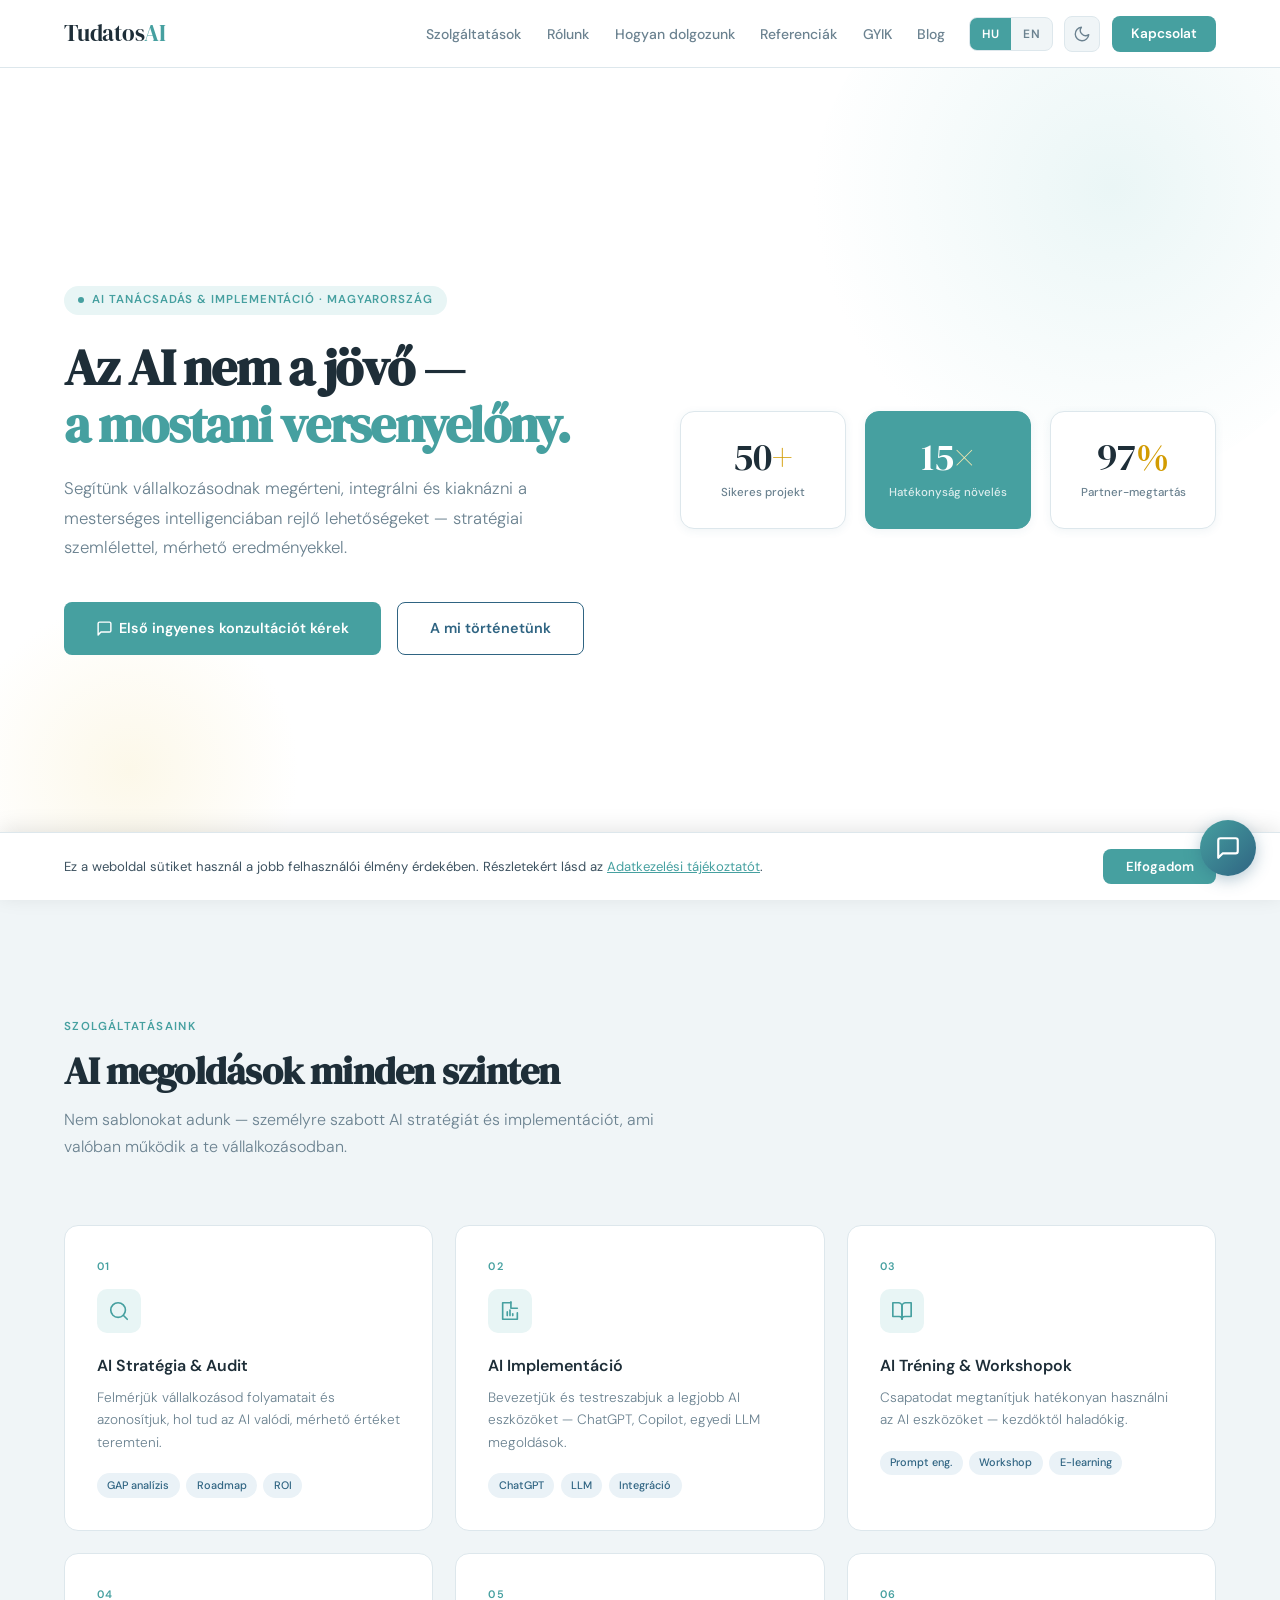
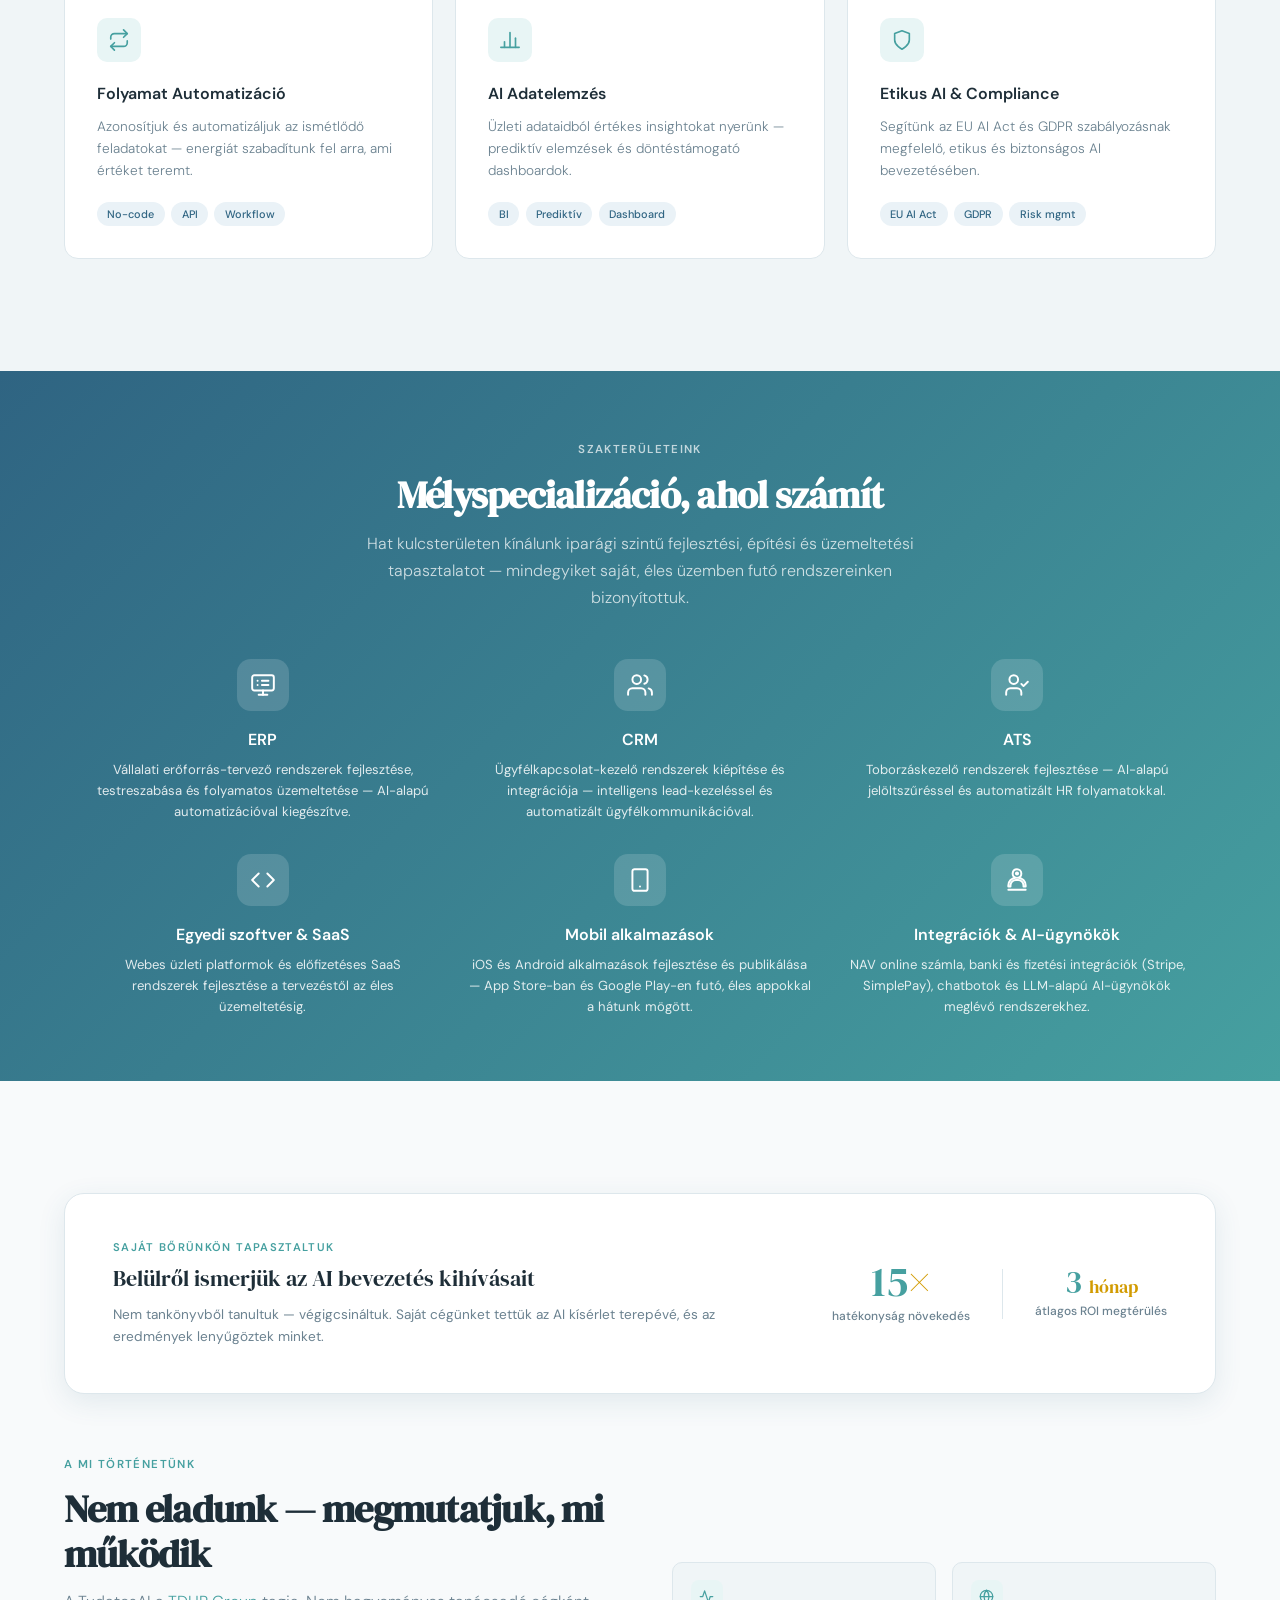
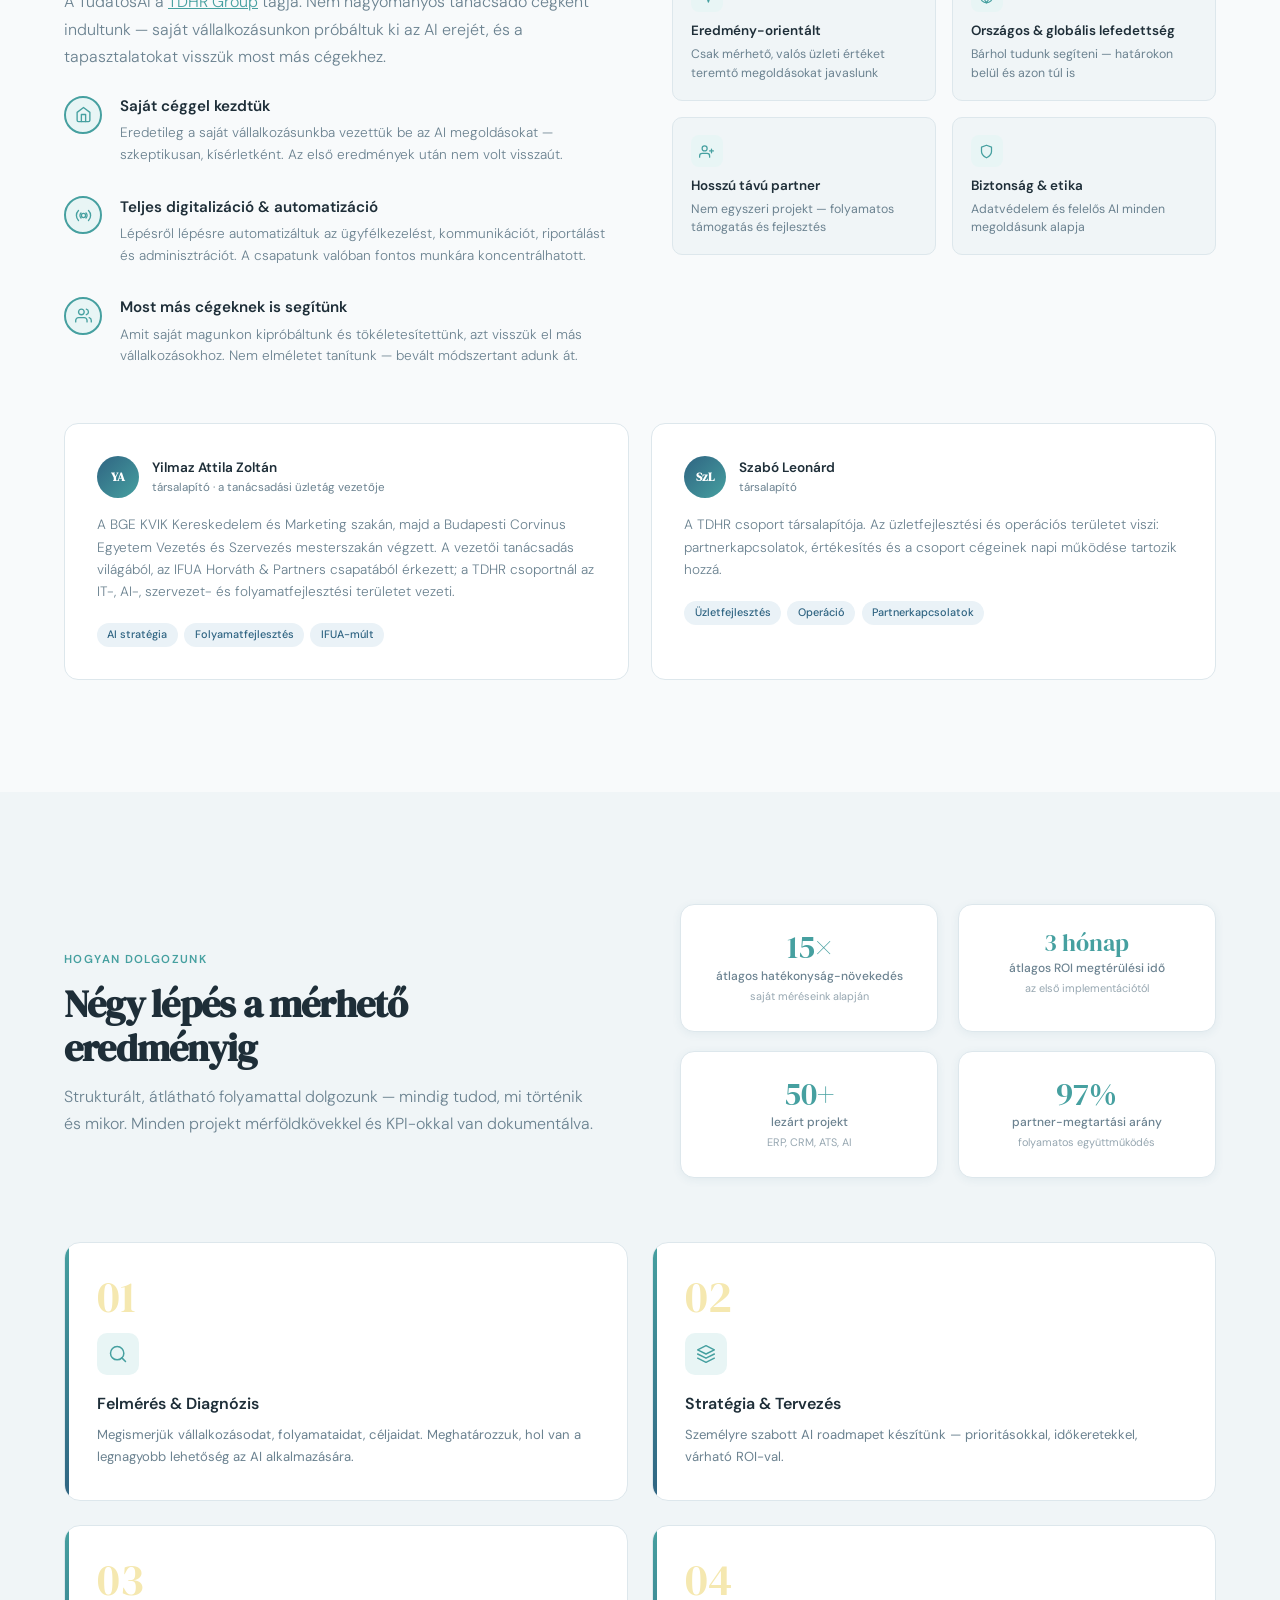
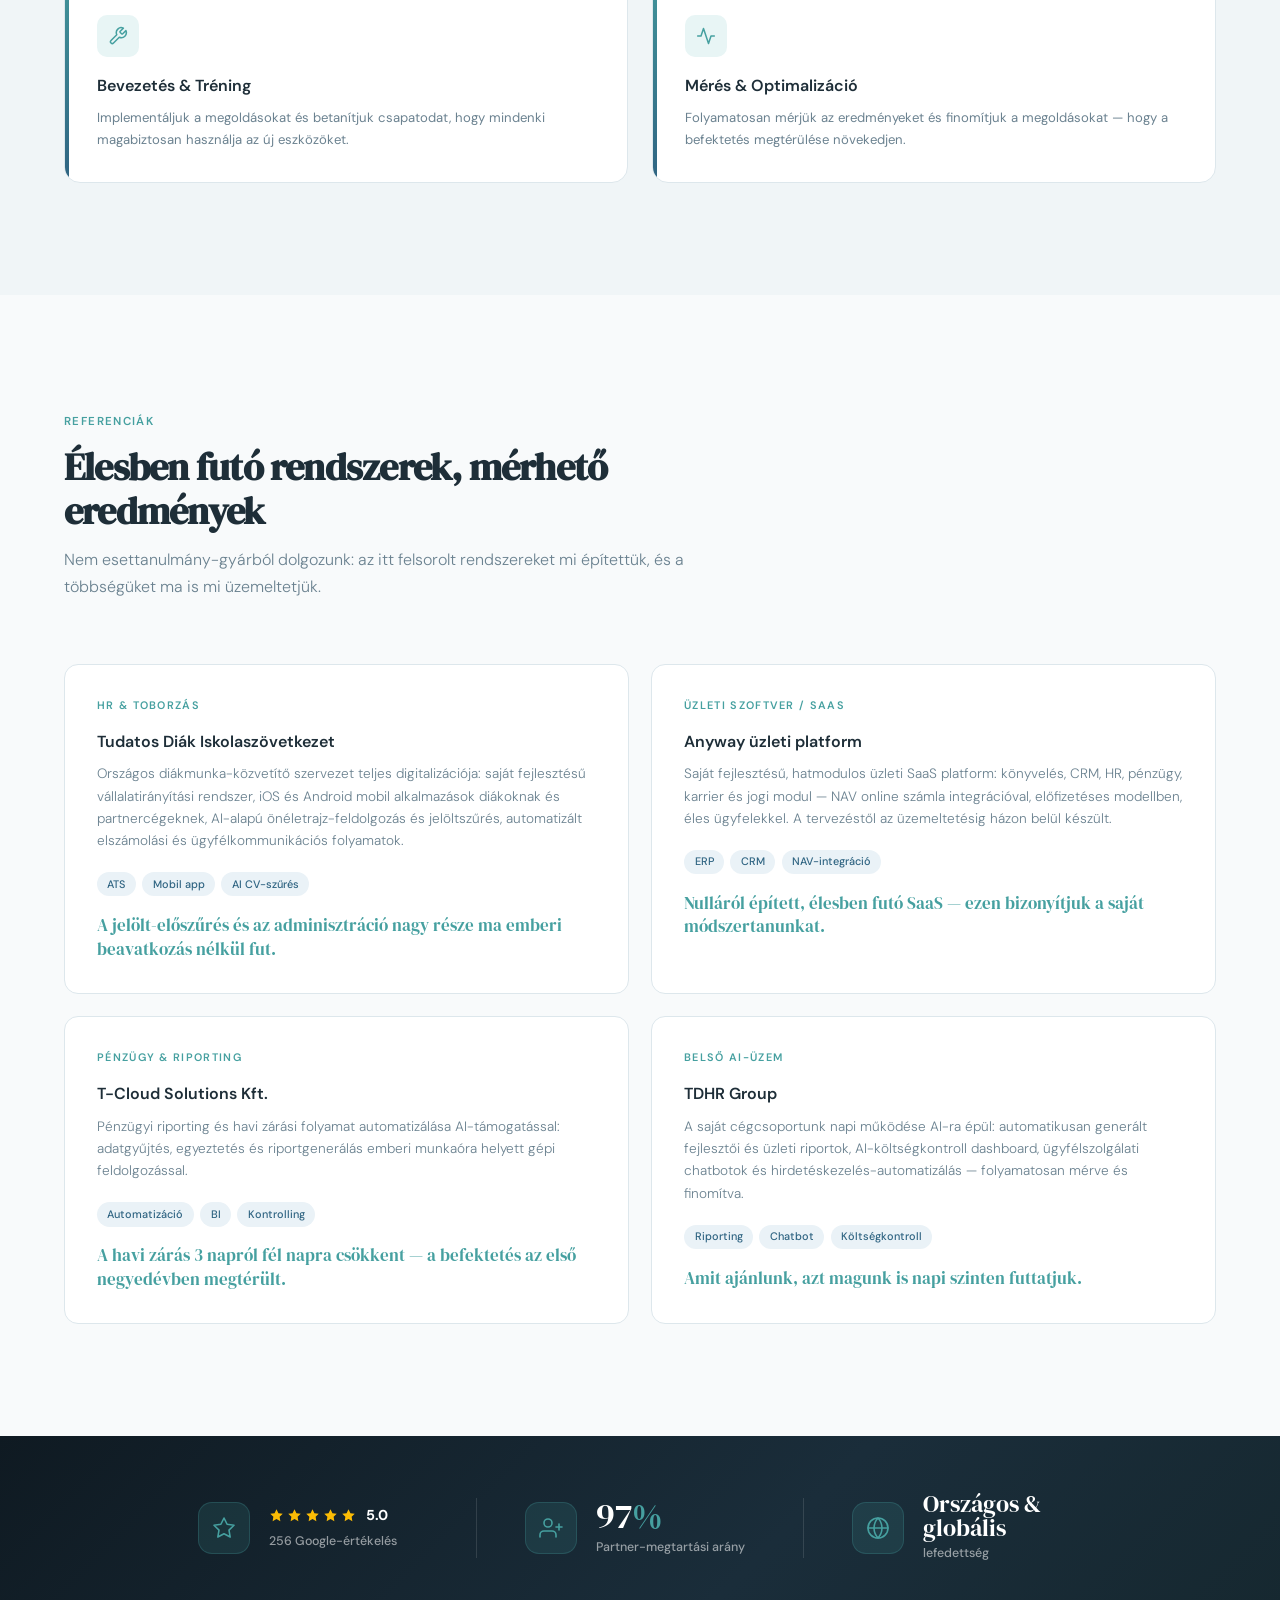
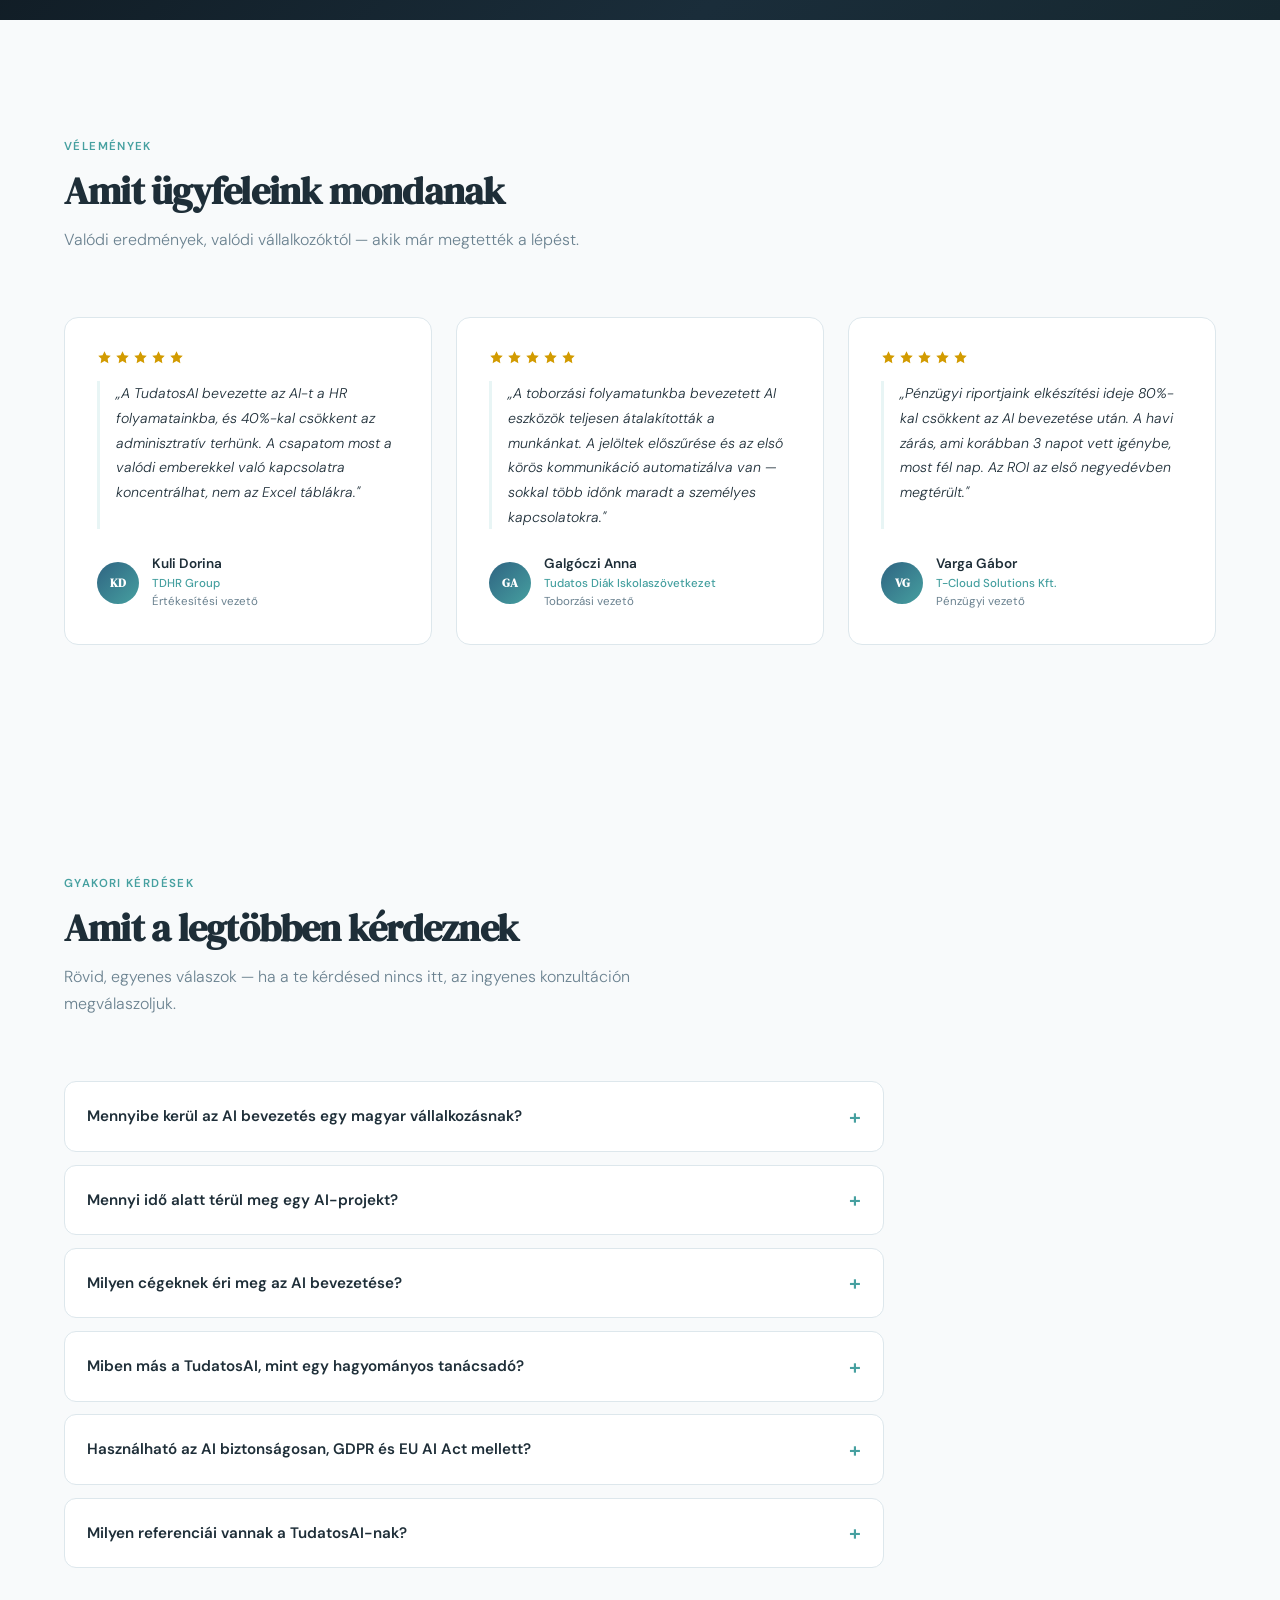
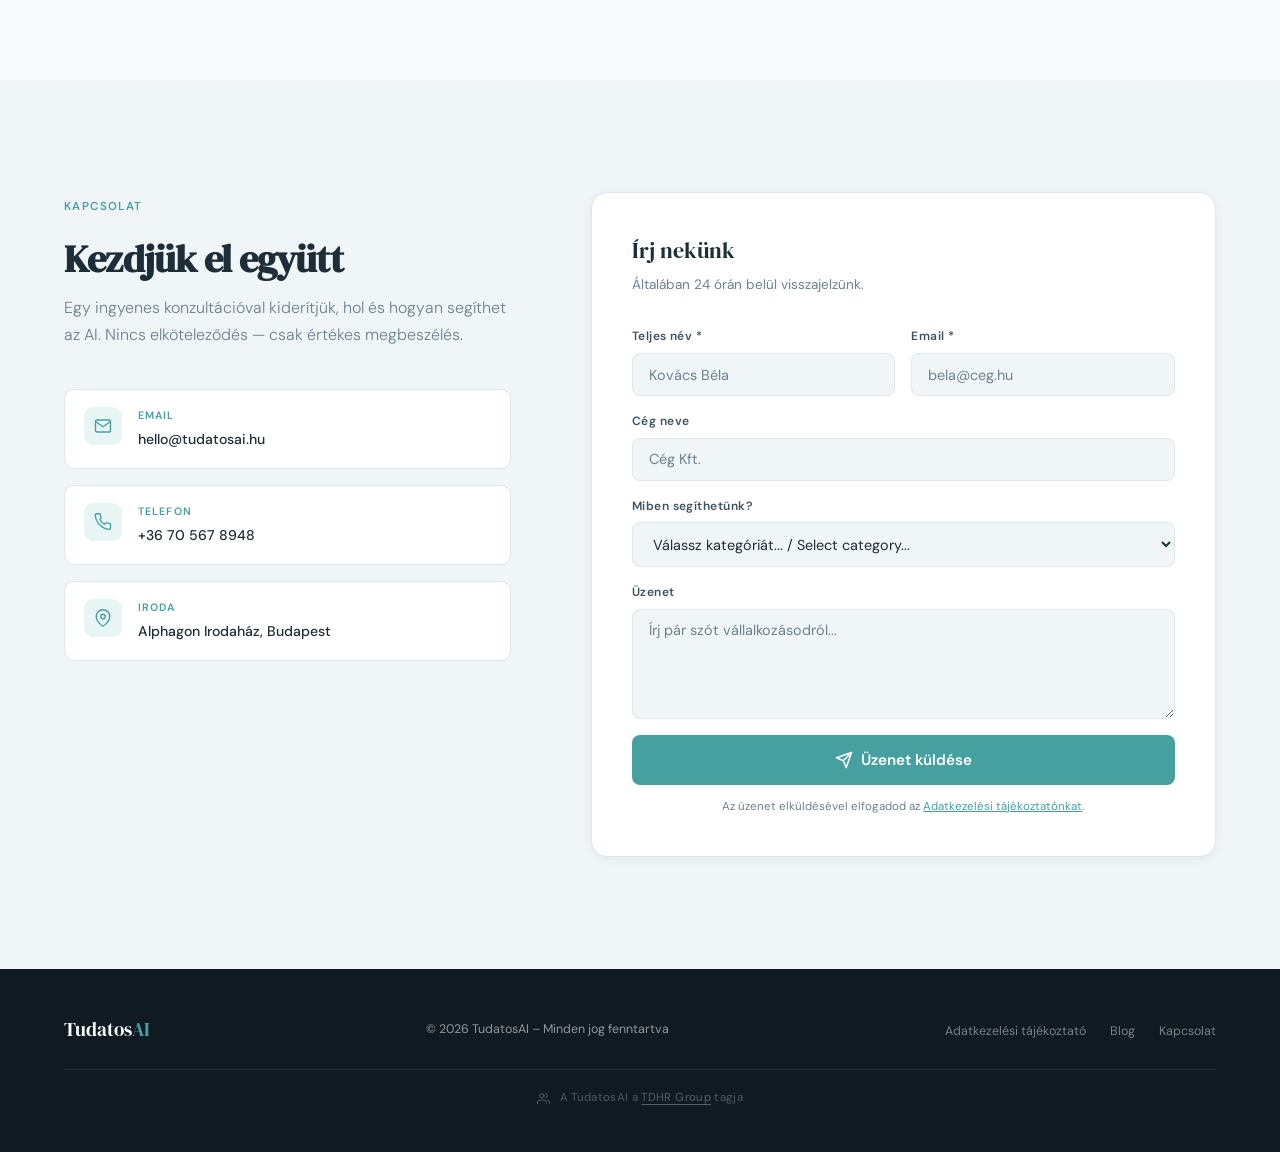
==== commit 9daa83d6: "Add references, FAQ, founders and AI/Google search (SEO+GEO) improvements - New References section (" ====
--- a/index.html
+++ b/index.html
@@ -10,17 +10,17 @@
 </script>
 <meta charset="UTF-8">
 <meta name="viewport" content="width=device-width, initial-scale=1.0">
-<title>TudatosAI – AI Bevezetés & Tanácsadás Magyar Vállalkozásoknak</title>
-<meta name="description" content="A TudatosAI segít magyar vállalkozásoknak az AI bevezetésében: stratégia, implementáció, tréning, automatizáció. Ingyenes konzultáció. TDHR Group tagja.">
-<meta name="keywords" content="AI tanácsadás, mesterséges intelligencia, AI bevezetés, AI stratégia, ChatGPT üzleti, automatizáció, magyar AI cég, KKV AI, TDHR Group">
+<title>AI tanácsadás és AI bevezetés vállalkozásoknak | TudatosAI – TDHR Group</title>
+<meta name="description" content="AI stratégia és audit, folyamatautomatizálás, egyedi AI- és szoftverfejlesztés (ERP, CRM, ATS, mobil app), tréning magyar vállalkozásoknak. Saját, éles üzemben futó rendszereken bizonyított módszertan, mérhető ROI. Ingyenes első konzultáció.">
+<meta name="keywords" content="AI tanácsadás, AI bevezetés, AI stratégia, AI audit, mesterséges intelligencia tanácsadás Magyarország, folyamatautomatizálás, AI automatizáció, egyedi szoftverfejlesztés, ERP, CRM, ATS, KKV AI, ChatGPT üzleti használat, TDHR Group">
 <link rel="canonical" href="https://tudatosai.hu/">
 <link rel="alternate" hreflang="hu" href="https://tudatosai.hu/">
 <link rel="alternate" hreflang="en" href="https://tudatosai.hu/">
 <link rel="alternate" hreflang="x-default" href="https://tudatosai.hu/">
 <!-- Open Graph -->
 <meta property="og:type" content="website">
-<meta property="og:title" content="TudatosAI – AI Bevezetés & Tanácsadás Magyar Vállalkozásoknak">
-<meta property="og:description" content="Segítünk vállalkozásodnak megérteni, integrálni és kiaknázni az AI-ban rejlő lehetőségeket — stratégiai szemlélettel, mérhető eredményekkel.">
+<meta property="og:title" content="AI tanácsadás és AI bevezetés vállalkozásoknak | TudatosAI">
+<meta property="og:description" content="AI stratégia, audit, folyamatautomatizálás és egyedi AI-fejlesztés magyar vállalkozásoknak — saját, éles üzemben futó rendszereken bizonyított módszertannal.">
 <meta property="og:url" content="https://tudatosai.hu/">
 <meta property="og:image" content="https://tudatosai.hu/og-image.jpg">
 <meta property="og:image:width" content="1200">
@@ -57,8 +57,82 @@
     "name": "TDHR Group",
     "url": "https://tdhr.hu"
   },
-  "description": "AI tanácsadás és implementáció magyar vállalkozásoknak. Stratégia, automatizáció, tréning.",
-  "sameAs": []
+  "description": "AI tanácsadás és implementáció magyar vállalkozásoknak: AI stratégia és audit, folyamatautomatizálás, egyedi AI- és szoftverfejlesztés (ERP, CRM, ATS, mobil app), tréning. A TDHR Group tagja — a módszertant saját, éles üzemben futó rendszerein bizonyította.",
+  "areaServed": "HU",
+  "knowsAbout": ["AI stratégia", "AI audit", "folyamatautomatizálás", "gépi tanulás", "nagy nyelvi modellek (LLM)", "chatbot fejlesztés", "ERP rendszerek", "CRM rendszerek", "ATS toborzórendszerek", "egyedi szoftverfejlesztés", "mobil alkalmazás fejlesztés", "NAV online számla integráció", "EU AI Act megfelelés", "GDPR"],
+  "founder": [
+    {
+      "@type": "Person",
+      "name": "Yilmaz Attila Zoltán",
+      "jobTitle": "társalapító, a tanácsadási üzletág vezetője",
+      "alumniOf": [
+        {"@type": "CollegeOrUniversity", "name": "Budapesti Gazdasági Egyetem (BGE KVIK), Kereskedelem és Marketing"},
+        {"@type": "CollegeOrUniversity", "name": "Budapesti Corvinus Egyetem, Vezetés és Szervezés MSc"}
+      ],
+      "description": "Korábban az IFUA Horváth & Partners vezetői tanácsadója; a TDHR csoportnál az IT-, AI-, szervezet- és folyamatfejlesztési területet vezeti."
+    },
+    {
+      "@type": "Person",
+      "name": "Szabó Leonárd",
+      "jobTitle": "társalapító"
+    }
+  ],
+  "sameAs": ["https://tdhr.hu"]
+}
+</script>
+<!-- JSON-LD Services -->
+<script type="application/ld+json">
+{
+  "@context": "https://schema.org",
+  "@type": "OfferCatalog",
+  "name": "TudatosAI szolgáltatások",
+  "itemListElement": [
+    {"@type": "Offer", "itemOffered": {"@type": "Service", "name": "AI Stratégia és Audit", "description": "Folyamatfelmérés, AI-lehetőségtérkép, megtérülés-alapú priorizálás és 12 hónapos bevezetési roadmap vállalkozásoknak."}},
+    {"@type": "Offer", "itemOffered": {"@type": "Service", "name": "AI Implementáció", "description": "AI-eszközök bevezetése és testreszabása: ChatGPT, Claude, Copilot, egyedi LLM-alapú megoldások és chatbotok."}},
+    {"@type": "Offer", "itemOffered": {"@type": "Service", "name": "Folyamatautomatizálás", "description": "Ismétlődő adminisztratív feladatok automatizálása: rendelés- és dokumentumfeldolgozás, ügyfélkommunikáció, riporting."}},
+    {"@type": "Offer", "itemOffered": {"@type": "Service", "name": "Egyedi szoftver- és mobilapp-fejlesztés", "description": "ERP, CRM és ATS rendszerek, webes SaaS platformok és iOS/Android mobil alkalmazások fejlesztése és üzemeltetése."}},
+    {"@type": "Offer", "itemOffered": {"@type": "Service", "name": "AI Tréning és Workshopok", "description": "Gyakorlati AI-képzés csapatoknak: prompt engineering, üzleti AI-használat, vezetői AI-workshopok."}},
+    {"@type": "Offer", "itemOffered": {"@type": "Service", "name": "Etikus AI és Compliance", "description": "EU AI Act- és GDPR-megfelelő AI-bevezetés, belső AI-szabályzat és kockázatkezelés."}}
+  ]
+}
+</script>
+<!-- JSON-LD FAQ -->
+<script type="application/ld+json">
+{
+  "@context": "https://schema.org",
+  "@type": "FAQPage",
+  "mainEntity": [
+    {
+      "@type": "Question",
+      "name": "Mennyibe kerül az AI bevezetés egy magyar vállalkozásnak?",
+      "acceptedAnswer": {"@type": "Answer", "text": "Az első konzultáció ingyenes. Egy vezetői AI-workshop és gyorsaudit jellemzően néhány százezer forintból megvan, egy teljes AI-stratégia és audit pár millió forintos, fix áras projekt, az automatizációs pilotok pedig terjedelemtől függően árazódnak. A pontos árat mindig a cég méretéhez és céljaihoz szabjuk."}
+    },
+    {
+      "@type": "Question",
+      "name": "Mennyi idő alatt térül meg egy AI-projekt?",
+      "acceptedAnswer": {"@type": "Answer", "text": "A gyors győzelmek (pl. dokumentumfeldolgozás, ügyfélkommunikáció automatizálása) már hetek alatt mérhető eredményt hoznak; tapasztalatunk szerint az átlagos megtérülési idő az első implementációtól számítva körülbelül 3 hónap."}
+    },
+    {
+      "@type": "Question",
+      "name": "Milyen cégeknek éri meg az AI bevezetése?",
+      "acceptedAnswer": {"@type": "Answer", "text": "Jellemzően minden olyan cégnek, ahol ismétlődő adminisztratív munka, sok ügyfélkommunikáció vagy nagy mennyiségű adat van — mérettől függetlenül, de leginkább a 10 fő feletti KKV-knak és középvállalatoknak. A kereskedelem, a HR és toborzás, a pénzügy-könyvelés és a szolgáltató szektor a leggyakoribb terepünk."}
+    },
+    {
+      "@type": "Question",
+      "name": "Miben más a TudatosAI, mint egy hagyományos tanácsadó cég?",
+      "acceptedAnswer": {"@type": "Answer", "text": "A módszertanunkat először saját cégeinken bizonyítottuk: a TDHR Group tagjaként saját fejlesztésű, éles üzemben futó rendszereket építünk és üzemeltetünk — köztük egy hatmodulos üzleti SaaS platformot, iOS/Android mobil alkalmazásokat és AI-alapú toborzási rendszert. Nem elméletet tanítunk, hanem működő gyakorlatot adunk át, és a bevezetést fejlesztői kapacitással is támogatjuk."}
+    },
+    {
+      "@type": "Question",
+      "name": "GDPR és EU AI Act mellett használható biztonságosan az AI?",
+      "acceptedAnswer": {"@type": "Answer", "text": "Igen. Minden megoldásunkat GDPR- és EU AI Act-megfelelően tervezzük: tisztázzuk, milyen adat kerülhet külső AI-szolgáltatóhoz, EU-s adatkezelést és megfelelő szerződéses hátteret (DPA) alakítunk ki, és belső AI-szabályzatot adunk át a csapatnak."}
+    },
+    {
+      "@type": "Question",
+      "name": "Milyen referenciái vannak a TudatosAI-nak?",
+      "acceptedAnswer": {"@type": "Answer", "text": "Referenciáink közé tartozik a Tudatos Diák Iskolaszövetkezet teljes digitalizációja (AI-alapú jelöltszűrés, mobil appok, automatizált elszámolás és ügyfélkommunikáció), az Anyway hatmodulos üzleti SaaS platform (könyvelés, CRM, HR, pénzügy, karrier, jog — NAV-integrációval), valamint pénzügyi riporting-automatizálás, amellyel a havi zárás 3 napról fél napra csökkent."}
+    }
+  ]
 }
 </script>
 <!-- JSON-LD LocalBusiness (Google My Business) -->
@@ -361,6 +435,20 @@
 .footer-bottom a{color:rgba(255,255,255,.6);text-decoration:underline;text-underline-offset:3px;transition:color .2s;}
 .footer-bottom a:hover{color:var(--teal);}
 
+/* ═══ REFERENCES ═══ */
+.ref-grid{display:grid;grid-template-columns:repeat(2,1fr);gap:1.4rem;}
+.ref-result{font-family:'DM Serif Display',serif;font-size:1.05rem;color:var(--teal);margin-top:1.1rem;line-height:1.4;}
+.founder-grid{display:grid;grid-template-columns:1fr 1fr;gap:1.4rem;margin-top:3.5rem;}
+
+/* ═══ FAQ ═══ */
+.faq-list{max-width:820px;display:flex;flex-direction:column;gap:.8rem;}
+.faq-item{background:var(--bg-card);border:1px solid var(--border);border-radius:12px;transition:background .3s,border-color .3s;}
+.faq-item summary{cursor:pointer;padding:1.1rem 1.4rem;font-weight:600;font-size:.95rem;color:var(--text);list-style:none;display:flex;justify-content:space-between;align-items:center;gap:1rem;}
+.faq-item summary::-webkit-details-marker{display:none;}
+.faq-item summary::after{content:'+';font-size:1.3rem;color:var(--teal);flex-shrink:0;transition:transform .2s;}
+.faq-item[open] summary::after{transform:rotate(45deg);}
+.faq-a{padding:0 1.4rem 1.2rem;font-size:.88rem;color:var(--text-muted);line-height:1.7;}
+
 /* ═══ REVEAL ═══ */
 .reveal{opacity:0;transform:translateY(22px);transition:opacity .6s ease,transform .6s ease;}
 .reveal.visible{opacity:1;transform:translateY(0);}
@@ -391,6 +479,8 @@
   #hero{padding:100px 4% 60px;}
   .services-grid{grid-template-columns:1fr;}
   .testi-grid{grid-template-columns:1fr;}
+  .ref-grid{grid-template-columns:1fr;}
+  .founder-grid{grid-template-columns:1fr;}
   .process-steps-visual{grid-template-columns:1fr;}
   .stat-cards{grid-template-columns:1fr;}
   .form-row{grid-template-columns:1fr;}
@@ -423,7 +513,8 @@
     <li><a href="#services"><span class="lang-hu">Szolgáltatások</span><span class="lang-en">Services</span></a></li>
     <li><a href="#about"><span class="lang-hu">Rólunk</span><span class="lang-en">About</span></a></li>
     <li><a href="#process"><span class="lang-hu">Hogyan dolgozunk</span><span class="lang-en">Our Process</span></a></li>
-    <li><a href="#testimonials"><span class="lang-hu">Vélemények</span><span class="lang-en">Reviews</span></a></li>
+    <li><a href="#references"><span class="lang-hu">Referenciák</span><span class="lang-en">References</span></a></li>
+    <li><a href="#faq"><span class="lang-hu">GYIK</span><span class="lang-en">FAQ</span></a></li>
     <li><a href="/blog/">Blog</a></li>
   </ul>
   <div class="nav-actions">
@@ -444,6 +535,8 @@
   <a href="#services" onclick="closeMobileNav()"><span class="lang-hu">Szolgáltatások</span><span class="lang-en">Services</span></a>
   <a href="#about" onclick="closeMobileNav()"><span class="lang-hu">Rólunk</span><span class="lang-en">About</span></a>
   <a href="#process" onclick="closeMobileNav()"><span class="lang-hu">Hogyan dolgozunk</span><span class="lang-en">Our Process</span></a>
+  <a href="#references" onclick="closeMobileNav()"><span class="lang-hu">Referenciák</span><span class="lang-en">References</span></a>
+  <a href="#faq" onclick="closeMobileNav()">GYIK / FAQ</a>
   <a href="#testimonials" onclick="closeMobileNav()"><span class="lang-hu">Vélemények</span><span class="lang-en">Reviews</span></a>
   <a href="/blog/" onclick="closeMobileNav()">Blog</a>
   <a href="#contact" class="btn-fill" style="justify-content:center" onclick="closeMobileNav()"><span class="lang-hu">Kapcsolat</span><span class="lang-en">Contact</span></a>
@@ -571,8 +664,8 @@
     <span class="section-eyebrow lang-en">Our Specialities</span>
     <h2 class="section-title lang-hu">Mélyspecializáció, ahol számít</h2>
     <h2 class="section-title lang-en">Deep specialisation where it counts</h2>
-    <p class="section-desc lang-hu">Három kulcsterületen kínálunk iparági szintű fejlesztési, építési és üzemeltetési tapasztalatot.</p>
-    <p class="section-desc lang-en">Industry-level development, build and operations expertise across three key domains.</p>
+    <p class="section-desc lang-hu">Hat kulcsterületen kínálunk iparági szintű fejlesztési, építési és üzemeltetési tapasztalatot — mindegyiket saját, éles üzemben futó rendszereinken bizonyítottuk.</p>
+    <p class="section-desc lang-en">Industry-level development, build and operations expertise across six key domains — each proven on our own production systems.</p>
   </div>
   <div class="specialty-inner reveal">
     <div class="spec-item">
@@ -592,6 +685,27 @@
       <div class="spec-title">ATS</div>
       <p class="spec-desc lang-hu">Toborzáskezelő rendszerek fejlesztése — AI-alapú jelöltszűréssel és automatizált HR folyamatokkal.</p>
       <p class="spec-desc lang-en">Applicant tracking system development with AI-powered candidate screening and automated HR workflows.</p>
+    </div>
+    <div class="spec-item">
+      <div class="spec-icon"><svg viewBox="0 0 24 24"><polyline points="16 18 22 12 16 6"/><polyline points="8 6 2 12 8 18"/></svg></div>
+      <div class="spec-title lang-hu">Egyedi szoftver &amp; SaaS</div>
+      <div class="spec-title lang-en">Custom software &amp; SaaS</div>
+      <p class="spec-desc lang-hu">Webes üzleti platformok és előfizetéses SaaS rendszerek fejlesztése a tervezéstől az éles üzemeltetésig.</p>
+      <p class="spec-desc lang-en">Web-based business platforms and subscription SaaS systems — from design to production operations.</p>
+    </div>
+    <div class="spec-item">
+      <div class="spec-icon"><svg viewBox="0 0 24 24"><rect x="5" y="2" width="14" height="20" rx="2"/><line x1="12" y1="18" x2="12.01" y2="18"/></svg></div>
+      <div class="spec-title lang-hu">Mobil alkalmazások</div>
+      <div class="spec-title lang-en">Mobile apps</div>
+      <p class="spec-desc lang-hu">iOS és Android alkalmazások fejlesztése és publikálása — App Store-ban és Google Play-en futó, éles appokkal a hátunk mögött.</p>
+      <p class="spec-desc lang-en">iOS and Android app development and publishing — with live apps running on the App Store and Google Play.</p>
+    </div>
+    <div class="spec-item">
+      <div class="spec-icon"><svg viewBox="0 0 24 24"><path d="M12 2a4 4 0 0 1 4 4c0 1.95-1.4 3.58-3.25 3.93L12.7 10h.3a7 7 0 0 1 7 7v1h-2v-1a5 5 0 0 0-5-5h-2a5 5 0 0 0-5 5v1H4v-1a7 7 0 0 1 7-7h.3l-.05-.07A4.001 4.001 0 0 1 12 2z"/><circle cx="12" cy="6" r="1"/><path d="M4 21h16"/></svg></div>
+      <div class="spec-title lang-hu">Integrációk &amp; AI-ügynökök</div>
+      <div class="spec-title lang-en">Integrations &amp; AI agents</div>
+      <p class="spec-desc lang-hu">NAV online számla, banki és fizetési integrációk (Stripe, SimplePay), chatbotok és LLM-alapú AI-ügynökök meglévő rendszerekhez.</p>
+      <p class="spec-desc lang-en">Hungarian tax authority (NAV) e-invoicing, banking and payment integrations (Stripe, SimplePay), chatbots and LLM-based AI agents for existing systems.</p>
     </div>
   </div>
 </div>
@@ -694,6 +808,36 @@
       </div>
     </div>
   </div>
+
+  <!-- Founders -->
+  <div class="founder-grid">
+    <div class="svc-card reveal">
+      <div class="testi-author" style="margin-bottom:1rem">
+        <div class="testi-avatar">YA</div>
+        <div>
+          <div class="testi-name">Yilmaz Attila Zoltán</div>
+          <div class="testi-role lang-hu">társalapító · a tanácsadási üzletág vezetője</div>
+          <div class="testi-role lang-en">co-founder · head of consulting</div>
+        </div>
+      </div>
+      <p class="svc-desc lang-hu">A BGE KVIK Kereskedelem és Marketing szakán, majd a Budapesti Corvinus Egyetem Vezetés és Szervezés mesterszakán végzett. A vezetői tanácsadás világából, az IFUA Horváth &amp; Partners csapatából érkezett; a TDHR csoportnál az IT-, AI-, szervezet- és folyamatfejlesztési területet vezeti.</p>
+      <p class="svc-desc lang-en">Graduated in Commerce and Marketing (BGE KVIK) and holds an MSc in Management and Leadership from Corvinus University of Budapest. Coming from management consulting at IFUA Horváth &amp; Partners, he leads IT, AI, organisational and process development at TDHR Group.</p>
+      <div class="svc-tags"><span class="chip">AI stratégia</span><span class="chip">Folyamatfejlesztés</span><span class="chip">IFUA-múlt</span></div>
+    </div>
+    <div class="svc-card reveal" style="transition-delay:.15s">
+      <div class="testi-author" style="margin-bottom:1rem">
+        <div class="testi-avatar">SzL</div>
+        <div>
+          <div class="testi-name">Szabó Leonárd</div>
+          <div class="testi-role lang-hu">társalapító</div>
+          <div class="testi-role lang-en">co-founder</div>
+        </div>
+      </div>
+      <p class="svc-desc lang-hu">A TDHR csoport társalapítója. Az üzletfejlesztési és operációs területet viszi: partnerkapcsolatok, értékesítés és a csoport cégeinek napi működése tartozik hozzá.</p>
+      <p class="svc-desc lang-en">Co-founder of TDHR Group. He drives business development and operations: partnerships, sales and the day-to-day running of the group's companies.</p>
+      <div class="svc-tags"><span class="chip">Üzletfejlesztés</span><span class="chip">Operáció</span><span class="chip">Partnerkapcsolatok</span></div>
+    </div>
+  </div>
 </section>
 
 <!-- PROCESS -->
@@ -772,6 +916,60 @@
       <div class="ps-title lang-en">Measurement & Optimisation</div>
       <p class="ps-desc lang-hu">Folyamatosan mérjük az eredményeket és finomítjuk a megoldásokat — hogy a befektetés megtérülése növekedjen.</p>
       <p class="ps-desc lang-en">We continuously measure results and refine solutions — so your return on investment keeps growing.</p>
+    </div>
+  </div>
+</section>
+
+<!-- REFERENCES -->
+<section class="section-wrap" id="references">
+  <div class="section-header reveal">
+    <span class="section-eyebrow lang-hu">Referenciák</span>
+    <span class="section-eyebrow lang-en">References</span>
+    <h2 class="section-title"><span class="lang-hu">Élesben futó rendszerek, mérhető eredmények</span><span class="lang-en">Production systems, measurable results</span></h2>
+    <p class="section-desc lang-hu">Nem esettanulmány-gyárból dolgozunk: az itt felsorolt rendszereket mi építettük, és a többségüket ma is mi üzemeltetjük.</p>
+    <p class="section-desc lang-en">These aren't borrowed case studies: we built the systems listed here, and we still operate most of them today.</p>
+  </div>
+  <div class="ref-grid">
+    <div class="svc-card reveal">
+      <div class="svc-num lang-hu">HR & Toborzás</div>
+      <div class="svc-num lang-en">HR & Recruitment</div>
+      <div class="svc-title">Tudatos Diák Iskolaszövetkezet</div>
+      <p class="svc-desc lang-hu">Országos diákmunka-közvetítő szervezet teljes digitalizációja: saját fejlesztésű vállalatirányítási rendszer, iOS és Android mobil alkalmazások diákoknak és partnercégeknek, AI-alapú önéletrajz-feldolgozás és jelöltszűrés, automatizált elszámolási és ügyfélkommunikációs folyamatok.</p>
+      <p class="svc-desc lang-en">Full digitisation of a nationwide student-work cooperative: bespoke ERP, iOS and Android apps for students and partner companies, AI-based CV processing and candidate screening, automated settlement and client-communication workflows.</p>
+      <div class="svc-tags"><span class="chip">ATS</span><span class="chip">Mobil app</span><span class="chip">AI CV-szűrés</span></div>
+      <p class="ref-result lang-hu">A jelölt-előszűrés és az adminisztráció nagy része ma emberi beavatkozás nélkül fut.</p>
+      <p class="ref-result lang-en">Most candidate screening and admin now runs without human intervention.</p>
+    </div>
+    <div class="svc-card reveal" style="transition-delay:.1s">
+      <div class="svc-num lang-hu">Üzleti szoftver / SaaS</div>
+      <div class="svc-num lang-en">Business software / SaaS</div>
+      <div class="svc-title lang-hu">Anyway üzleti platform</div>
+      <div class="svc-title lang-en">Anyway business platform</div>
+      <p class="svc-desc lang-hu">Saját fejlesztésű, hatmodulos üzleti SaaS platform: könyvelés, CRM, HR, pénzügy, karrier és jogi modul — NAV online számla integrációval, előfizetéses modellben, éles ügyfelekkel. A tervezéstől az üzemeltetésig házon belül készült.</p>
+      <p class="svc-desc lang-en">Our own six-module business SaaS: accounting, CRM, HR, finance, careers and legal — with Hungarian NAV e-invoice integration, on a subscription model, serving live customers. Built in-house from design to operations.</p>
+      <div class="svc-tags"><span class="chip">ERP</span><span class="chip">CRM</span><span class="chip">NAV-integráció</span></div>
+      <p class="ref-result lang-hu">Nulláról épített, élesben futó SaaS — ezen bizonyítjuk a saját módszertanunkat.</p>
+      <p class="ref-result lang-en">A SaaS built from zero and running in production — where we prove our own methodology.</p>
+    </div>
+    <div class="svc-card reveal" style="transition-delay:.2s">
+      <div class="svc-num lang-hu">Pénzügy & Riporting</div>
+      <div class="svc-num lang-en">Finance & Reporting</div>
+      <div class="svc-title">T-Cloud Solutions Kft.</div>
+      <p class="svc-desc lang-hu">Pénzügyi riporting és havi zárási folyamat automatizálása AI-támogatással: adatgyűjtés, egyeztetés és riportgenerálás emberi munkaóra helyett gépi feldolgozással.</p>
+      <p class="svc-desc lang-en">AI-assisted automation of financial reporting and month-end close: data collection, reconciliation and report generation done by machine instead of manual hours.</p>
+      <div class="svc-tags"><span class="chip">Automatizáció</span><span class="chip">BI</span><span class="chip">Kontrolling</span></div>
+      <p class="ref-result lang-hu">A havi zárás 3 napról fél napra csökkent — a befektetés az első negyedévben megtérült.</p>
+      <p class="ref-result lang-en">Month-end close dropped from 3 days to half a day — the investment paid back within the first quarter.</p>
+    </div>
+    <div class="svc-card reveal" style="transition-delay:.3s">
+      <div class="svc-num lang-hu">Belső AI-üzem</div>
+      <div class="svc-num lang-en">Internal AI operations</div>
+      <div class="svc-title">TDHR Group</div>
+      <p class="svc-desc lang-hu">A saját cégcsoportunk napi működése AI-ra épül: automatikusan generált fejlesztői és üzleti riportok, AI-költségkontroll dashboard, ügyfélszolgálati chatbotok és hirdetéskezelés-automatizálás — folyamatosan mérve és finomítva.</p>
+      <p class="svc-desc lang-en">Our own group runs on AI day to day: auto-generated developer and business reports, an AI cost-control dashboard, customer-service chatbots and ad-management automation — continuously measured and refined.</p>
+      <div class="svc-tags"><span class="chip">Riporting</span><span class="chip">Chatbot</span><span class="chip">Költségkontroll</span></div>
+      <p class="ref-result lang-hu">Amit ajánlunk, azt magunk is napi szinten futtatjuk.</p>
+      <p class="ref-result lang-en">Everything we recommend, we run ourselves every day.</p>
     </div>
   </div>
 </section>
@@ -892,6 +1090,61 @@
         </div>
       </div>
     </div>
+  </div>
+</section>
+
+<!-- FAQ -->
+<section class="section-wrap" id="faq">
+  <div class="section-header reveal">
+    <span class="section-eyebrow lang-hu">Gyakori kérdések</span>
+    <span class="section-eyebrow lang-en">FAQ</span>
+    <h2 class="section-title"><span class="lang-hu">Amit a legtöbben kérdeznek</span><span class="lang-en">What most people ask</span></h2>
+    <p class="section-desc lang-hu">Rövid, egyenes válaszok — ha a te kérdésed nincs itt, az ingyenes konzultáción megválaszoljuk.</p>
+    <p class="section-desc lang-en">Short, straight answers — if your question isn't here, we'll answer it in a free consultation.</p>
+  </div>
+  <div class="faq-list reveal">
+    <details class="faq-item">
+      <summary><span class="lang-hu">Mennyibe kerül az AI bevezetés egy magyar vállalkozásnak?</span><span class="lang-en">How much does AI adoption cost for a Hungarian business?</span></summary>
+      <div class="faq-a">
+        <p class="lang-hu">Az első konzultáció ingyenes. Egy vezetői AI-workshop és gyorsaudit jellemzően néhány százezer forintból megvan, egy teljes AI-stratégia és audit pár millió forintos, fix áras projekt, az automatizációs pilotok pedig terjedelemtől függően árazódnak. A pontos árat mindig a cég méretéhez és céljaihoz szabjuk.</p>
+        <p class="lang-en">The first consultation is free. An executive AI workshop with a quick audit typically costs a few hundred thousand forints, a full AI strategy and audit is a fixed-price project of a few million forints, and automation pilots are priced by scope. We always tailor pricing to your company's size and goals.</p>
+      </div>
+    </details>
+    <details class="faq-item">
+      <summary><span class="lang-hu">Mennyi idő alatt térül meg egy AI-projekt?</span><span class="lang-en">How quickly does an AI project pay back?</span></summary>
+      <div class="faq-a">
+        <p class="lang-hu">A gyors győzelmek — például dokumentumfeldolgozás vagy ügyfélkommunikáció automatizálása — már hetek alatt mérhető eredményt hoznak. Tapasztalatunk szerint az átlagos megtérülési idő az első implementációtól számítva körülbelül 3 hónap.</p>
+        <p class="lang-en">Quick wins — such as automating document processing or client communication — deliver measurable results within weeks. In our experience, average payback from the first implementation is around 3 months.</p>
+      </div>
+    </details>
+    <details class="faq-item">
+      <summary><span class="lang-hu">Milyen cégeknek éri meg az AI bevezetése?</span><span class="lang-en">Which companies benefit from AI adoption?</span></summary>
+      <div class="faq-a">
+        <p class="lang-hu">Minden olyan cégnek, ahol ismétlődő adminisztratív munka, sok ügyfélkommunikáció vagy nagy mennyiségű adat van — leginkább a 10 fő feletti KKV-knak és középvállalatoknak. A kereskedelem és nagykereskedelem, a HR és toborzás, a pénzügy-könyvelés és a szolgáltató szektor a leggyakoribb terepünk.</p>
+        <p class="lang-en">Any company with repetitive admin work, heavy client communication or large volumes of data — especially SMEs and mid-size companies above 10 employees. Trade and wholesale, HR and recruitment, finance and accounting, and services are our most common ground.</p>
+      </div>
+    </details>
+    <details class="faq-item">
+      <summary><span class="lang-hu">Miben más a TudatosAI, mint egy hagyományos tanácsadó?</span><span class="lang-en">How is TudatosAI different from a traditional consultancy?</span></summary>
+      <div class="faq-a">
+        <p class="lang-hu">A módszertanunkat először saját cégeinken bizonyítottuk: a TDHR Group tagjaként saját fejlesztésű, éles üzemben futó rendszereket építünk és üzemeltetünk — köztük egy hatmodulos üzleti SaaS platformot, iOS/Android mobil alkalmazásokat és AI-alapú toborzási rendszert. Nem elméletet tanítunk, hanem működő gyakorlatot adunk át — és a bevezetést saját fejlesztői kapacitással is támogatjuk.</p>
+        <p class="lang-en">We proved our methodology on our own companies first: as part of TDHR Group we build and operate production systems — including a six-module business SaaS, iOS/Android apps and an AI-based recruitment system. We don't teach theory, we transfer working practice — and we back implementation with our own development capacity.</p>
+      </div>
+    </details>
+    <details class="faq-item">
+      <summary><span class="lang-hu">Használható az AI biztonságosan, GDPR és EU AI Act mellett?</span><span class="lang-en">Can AI be used safely under GDPR and the EU AI Act?</span></summary>
+      <div class="faq-a">
+        <p class="lang-hu">Igen. Minden megoldásunkat GDPR- és EU AI Act-megfelelően tervezzük: tisztázzuk, milyen adat kerülhet külső AI-szolgáltatóhoz, EU-s adatkezelést és megfelelő szerződéses hátteret (DPA) alakítunk ki, és belső AI-szabályzatot adunk át a csapatnak.</p>
+        <p class="lang-en">Yes. Every solution is designed for GDPR and EU AI Act compliance: we define what data may reach external AI providers, set up EU-based data processing with proper contractual cover (DPA), and hand your team an internal AI policy.</p>
+      </div>
+    </details>
+    <details class="faq-item">
+      <summary><span class="lang-hu">Milyen referenciái vannak a TudatosAI-nak?</span><span class="lang-en">What references does TudatosAI have?</span></summary>
+      <div class="faq-a">
+        <p class="lang-hu">Többek között: a Tudatos Diák Iskolaszövetkezet teljes digitalizációja (AI-alapú jelöltszűrés, mobil appok, automatizált elszámolás), az Anyway hatmodulos üzleti SaaS platform (könyvelés, CRM, HR, pénzügy, karrier, jog — NAV-integrációval), valamint pénzügyi riporting-automatizálás, amellyel a havi zárás 3 napról fél napra csökkent. Részletek a <a href="#references" style="color:var(--teal)">Referenciák</a> szakaszban.</p>
+        <p class="lang-en">Among others: full digitisation of the Tudatos Diák student-work cooperative (AI candidate screening, mobile apps, automated settlement), the six-module Anyway business SaaS (accounting, CRM, HR, finance, careers, legal — with NAV integration), and financial reporting automation that cut month-end close from 3 days to half a day. See the <a href="#references" style="color:var(--teal)">References</a> section.</p>
+      </div>
+    </details>
   </div>
 </section>
 
@@ -1105,6 +1358,7 @@
     });
     if(res.ok){
       showToast(lang==='hu'?'Üzenet elküldve! Hamarosan visszajelzünk.':'Message sent! We\'ll be in touch soon.',true);
+      if(typeof gtag==='function'){gtag('event','generate_lead',{event_category:'contact',event_label:service||'general',value:1});}
       document.getElementById('fname').value='';
       document.getElementById('femail').value='';
       document.getElementById('fcompany').value='';
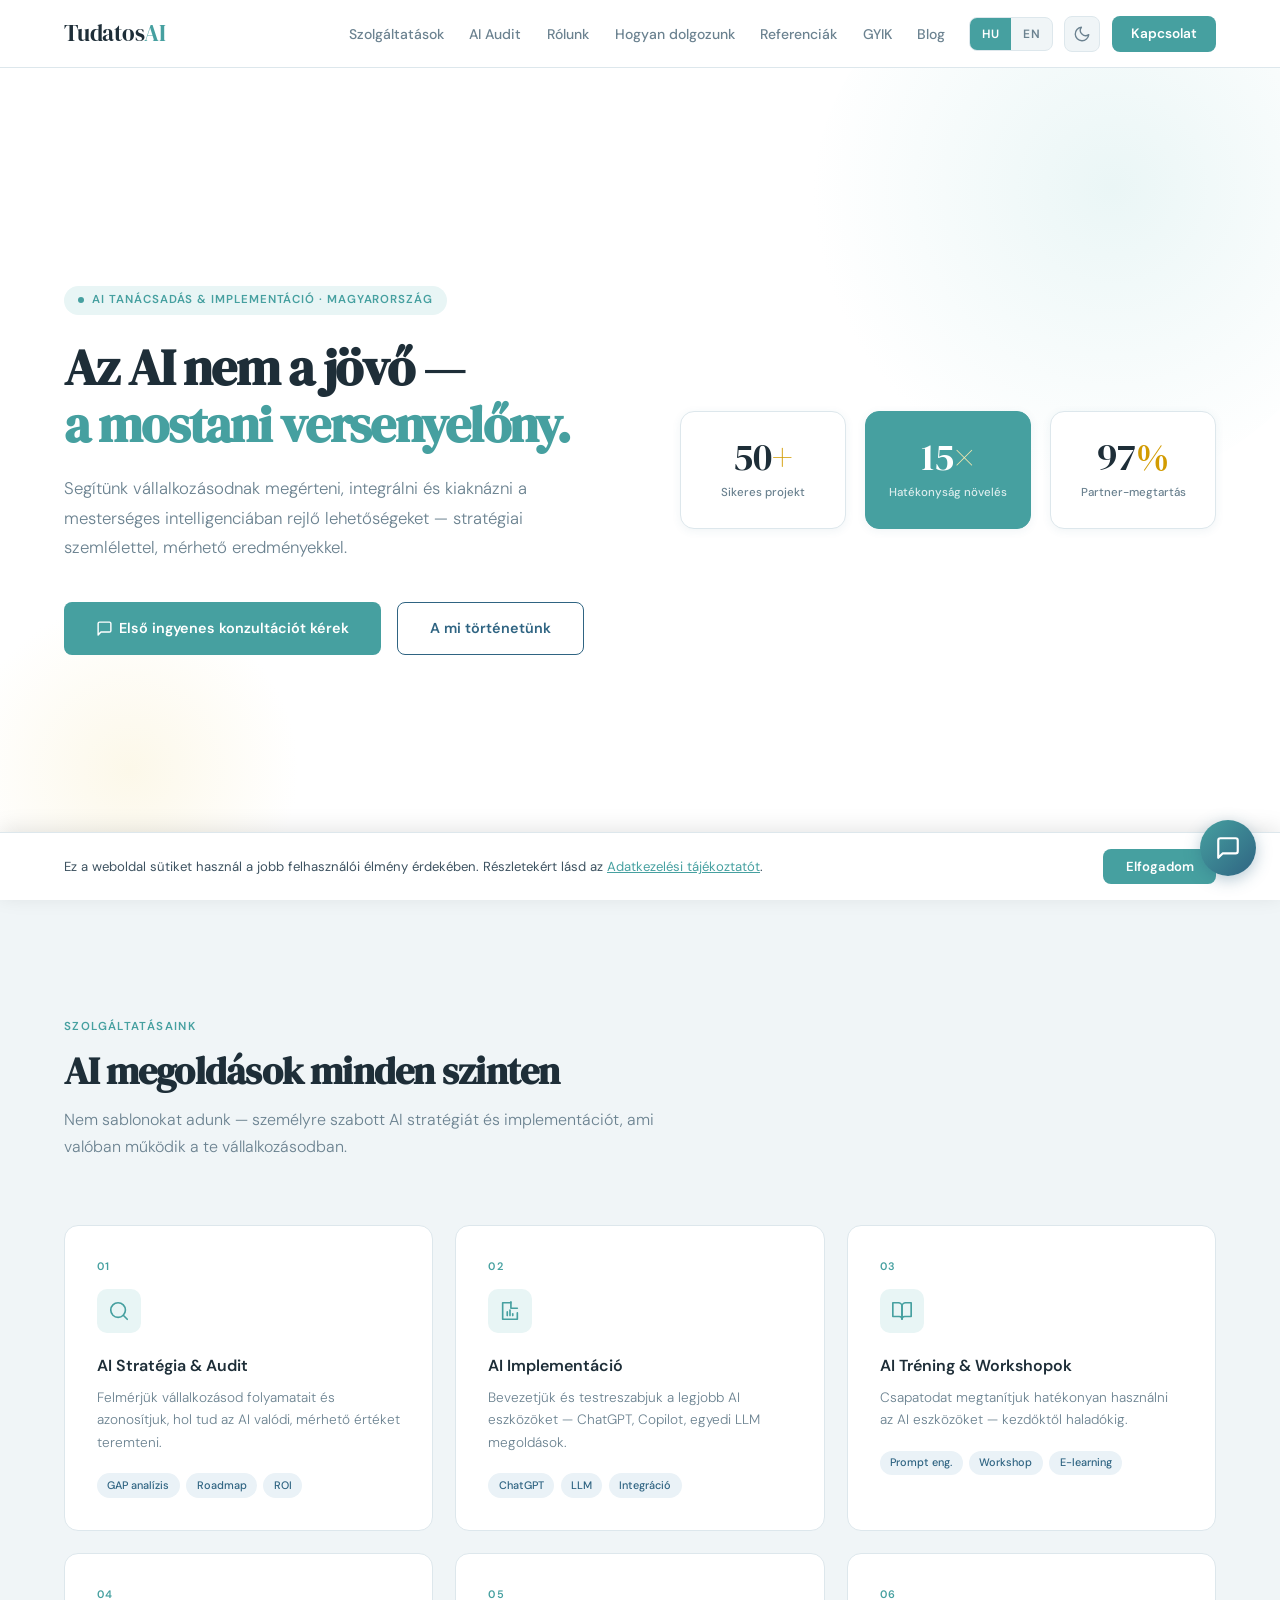
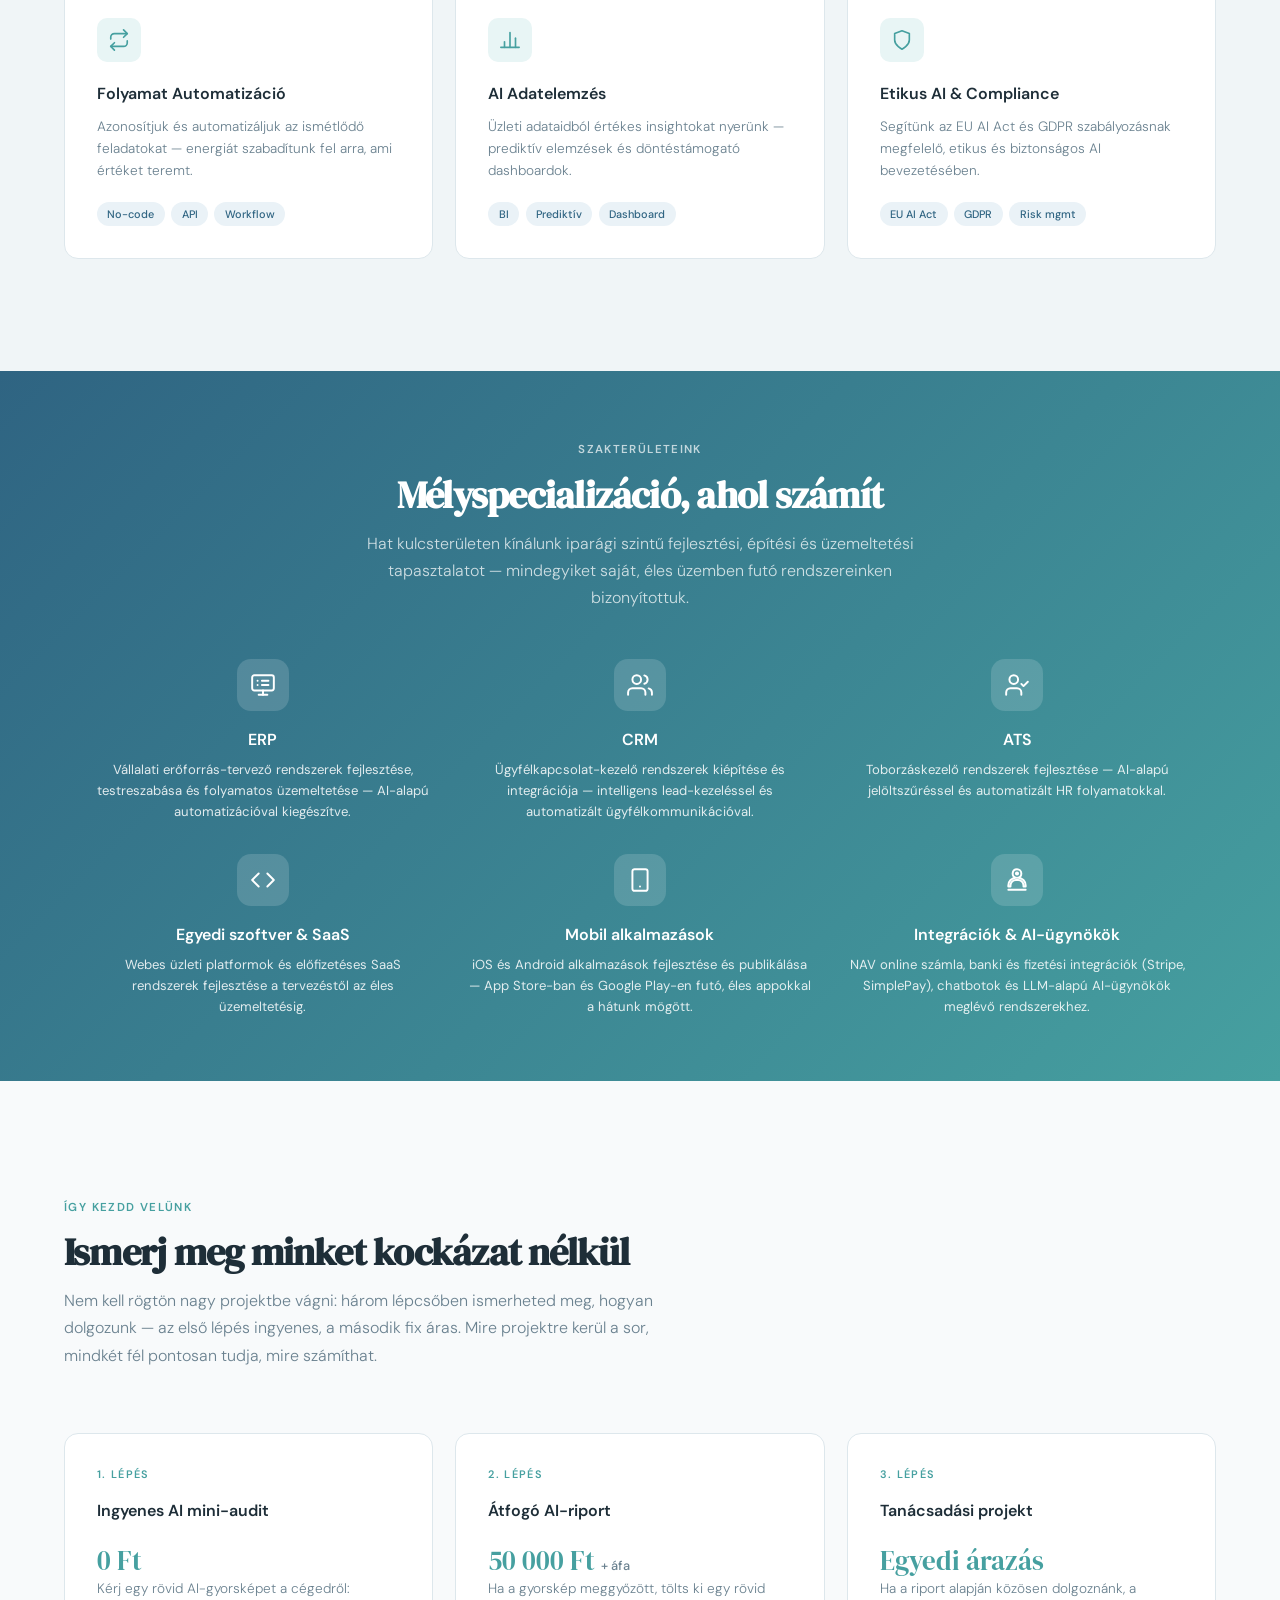
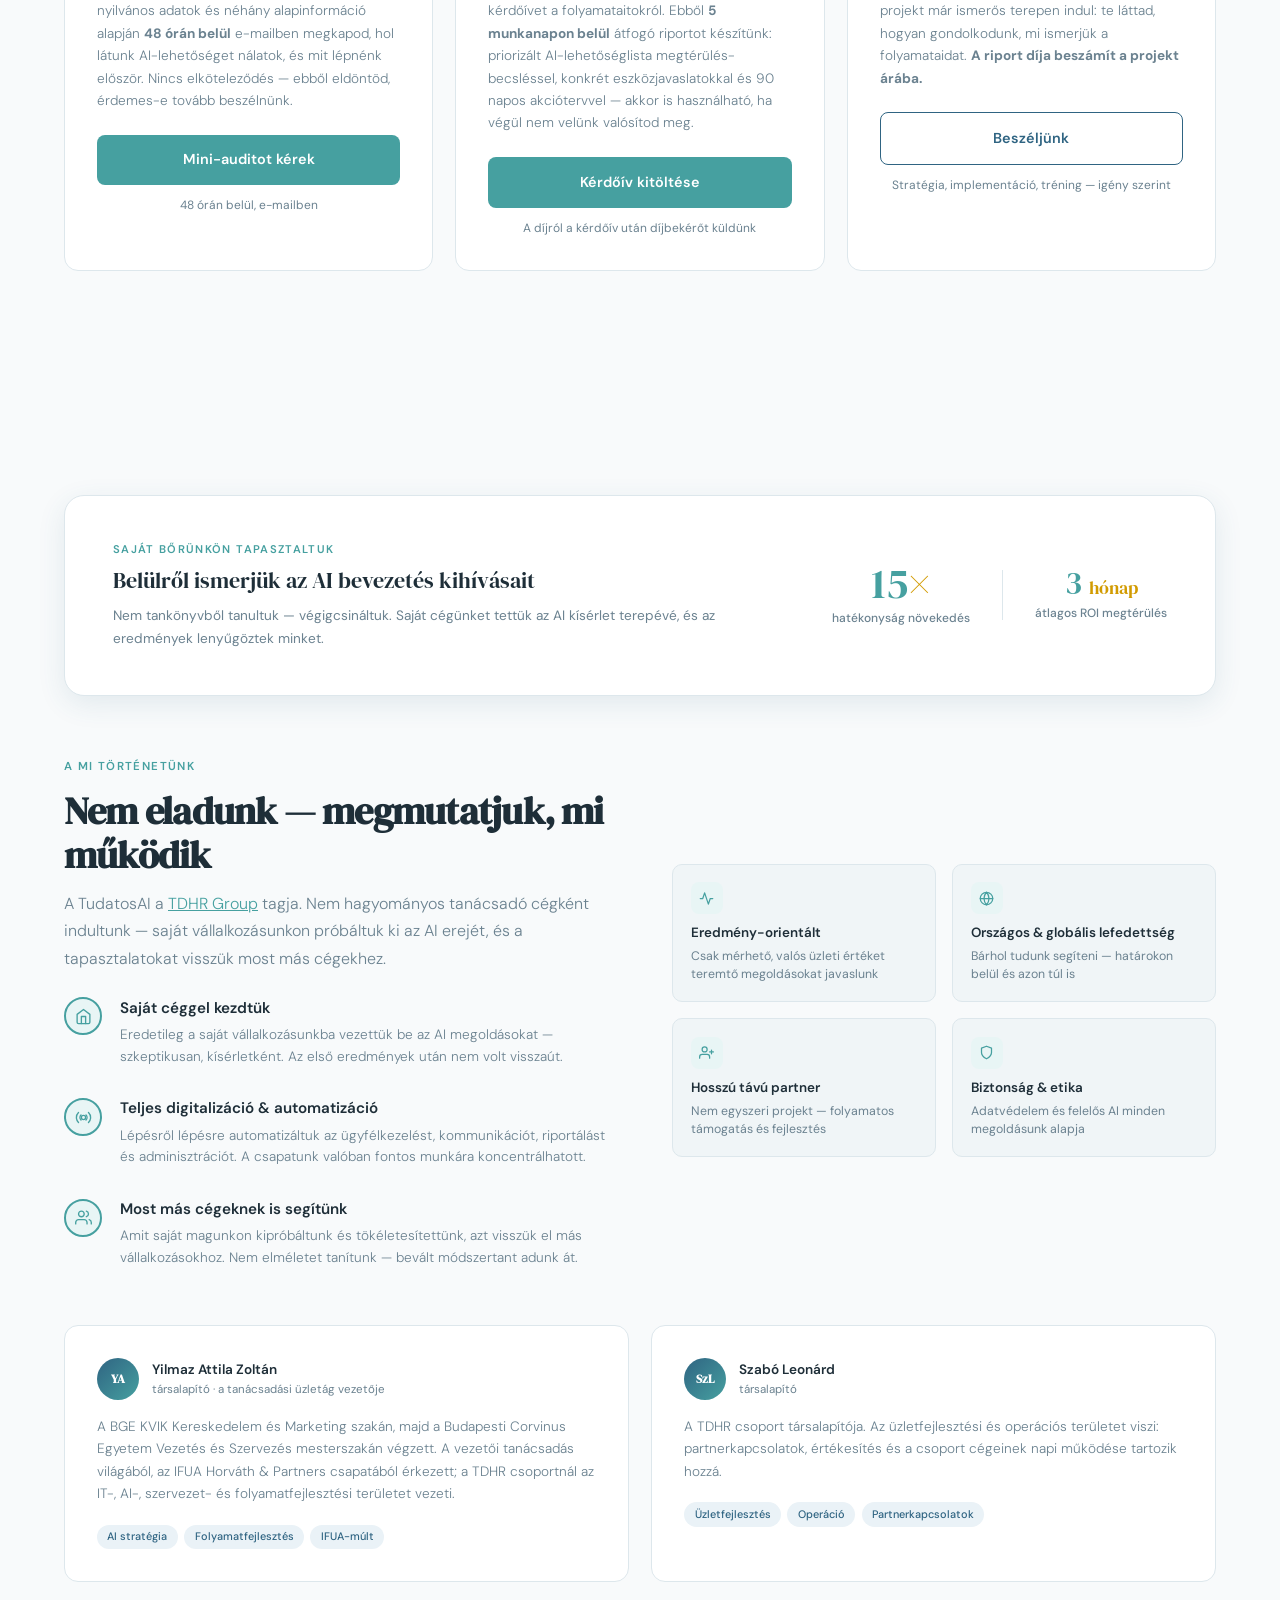
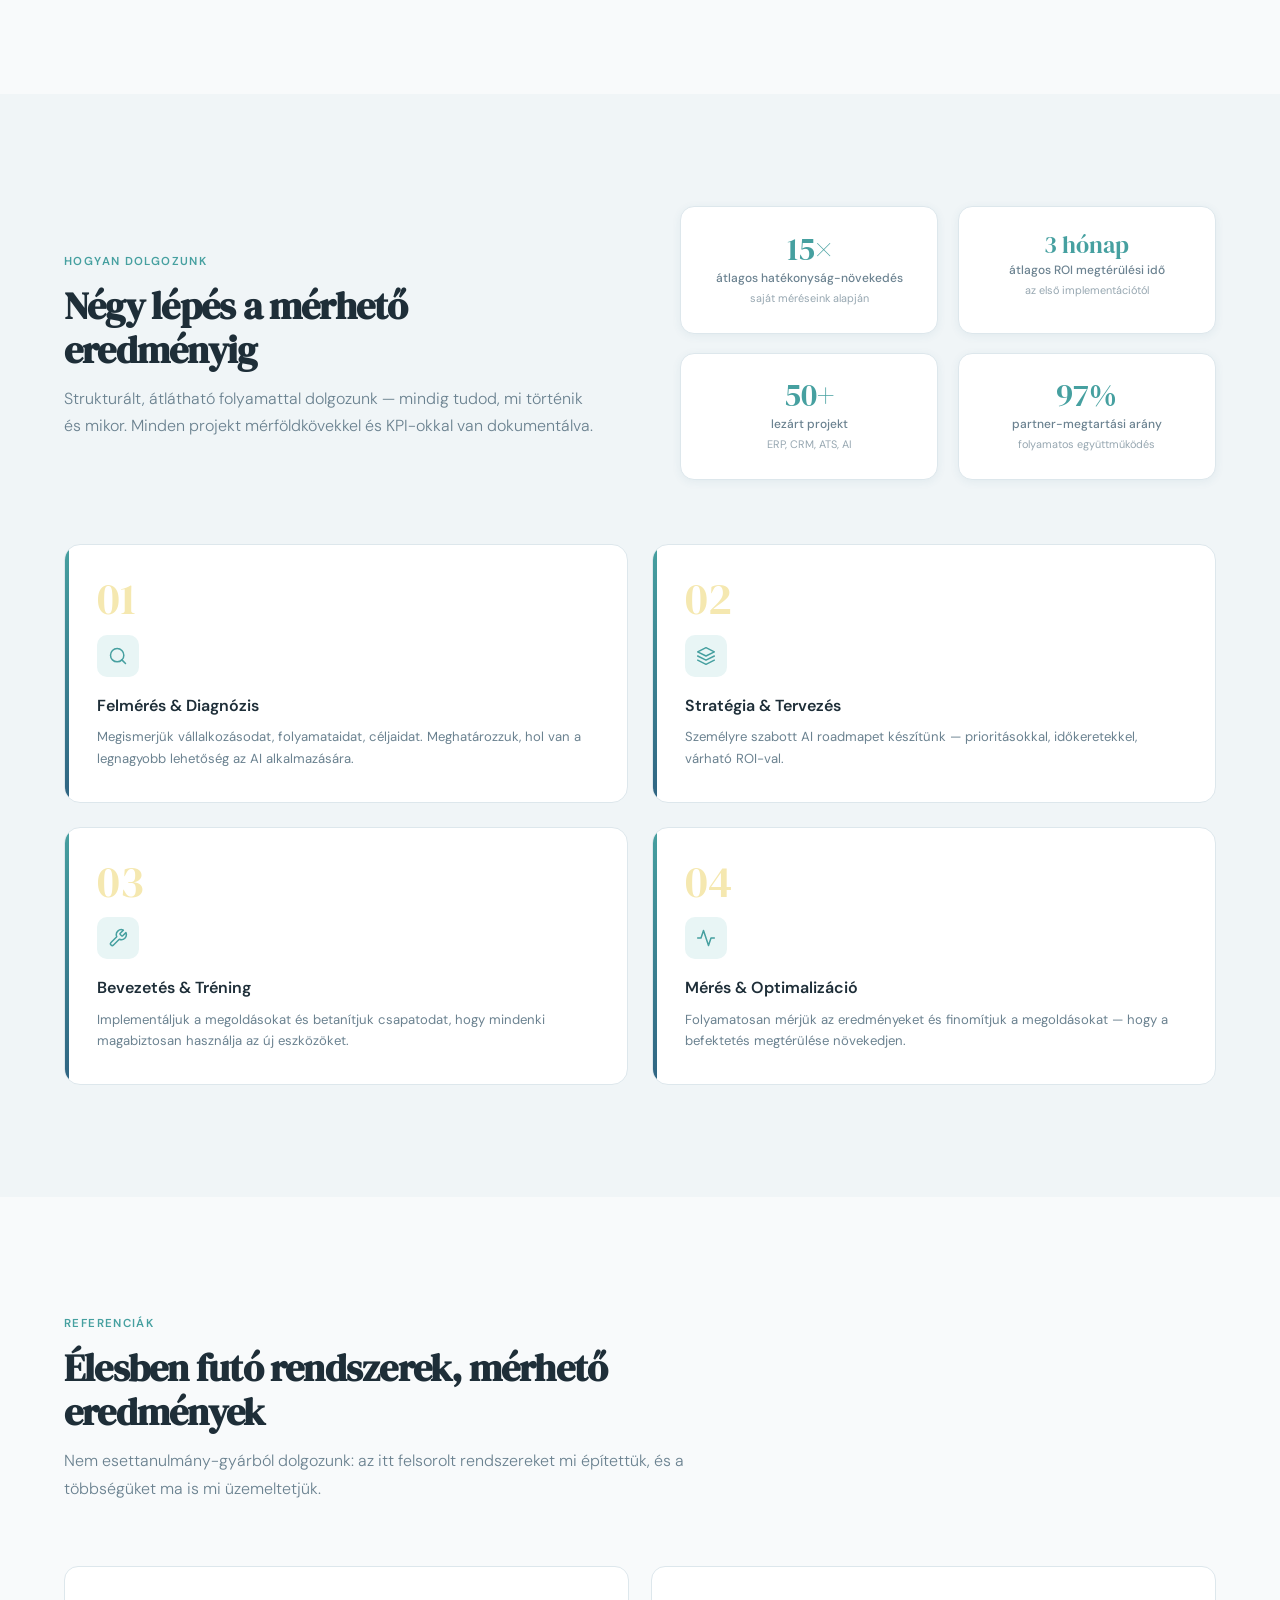
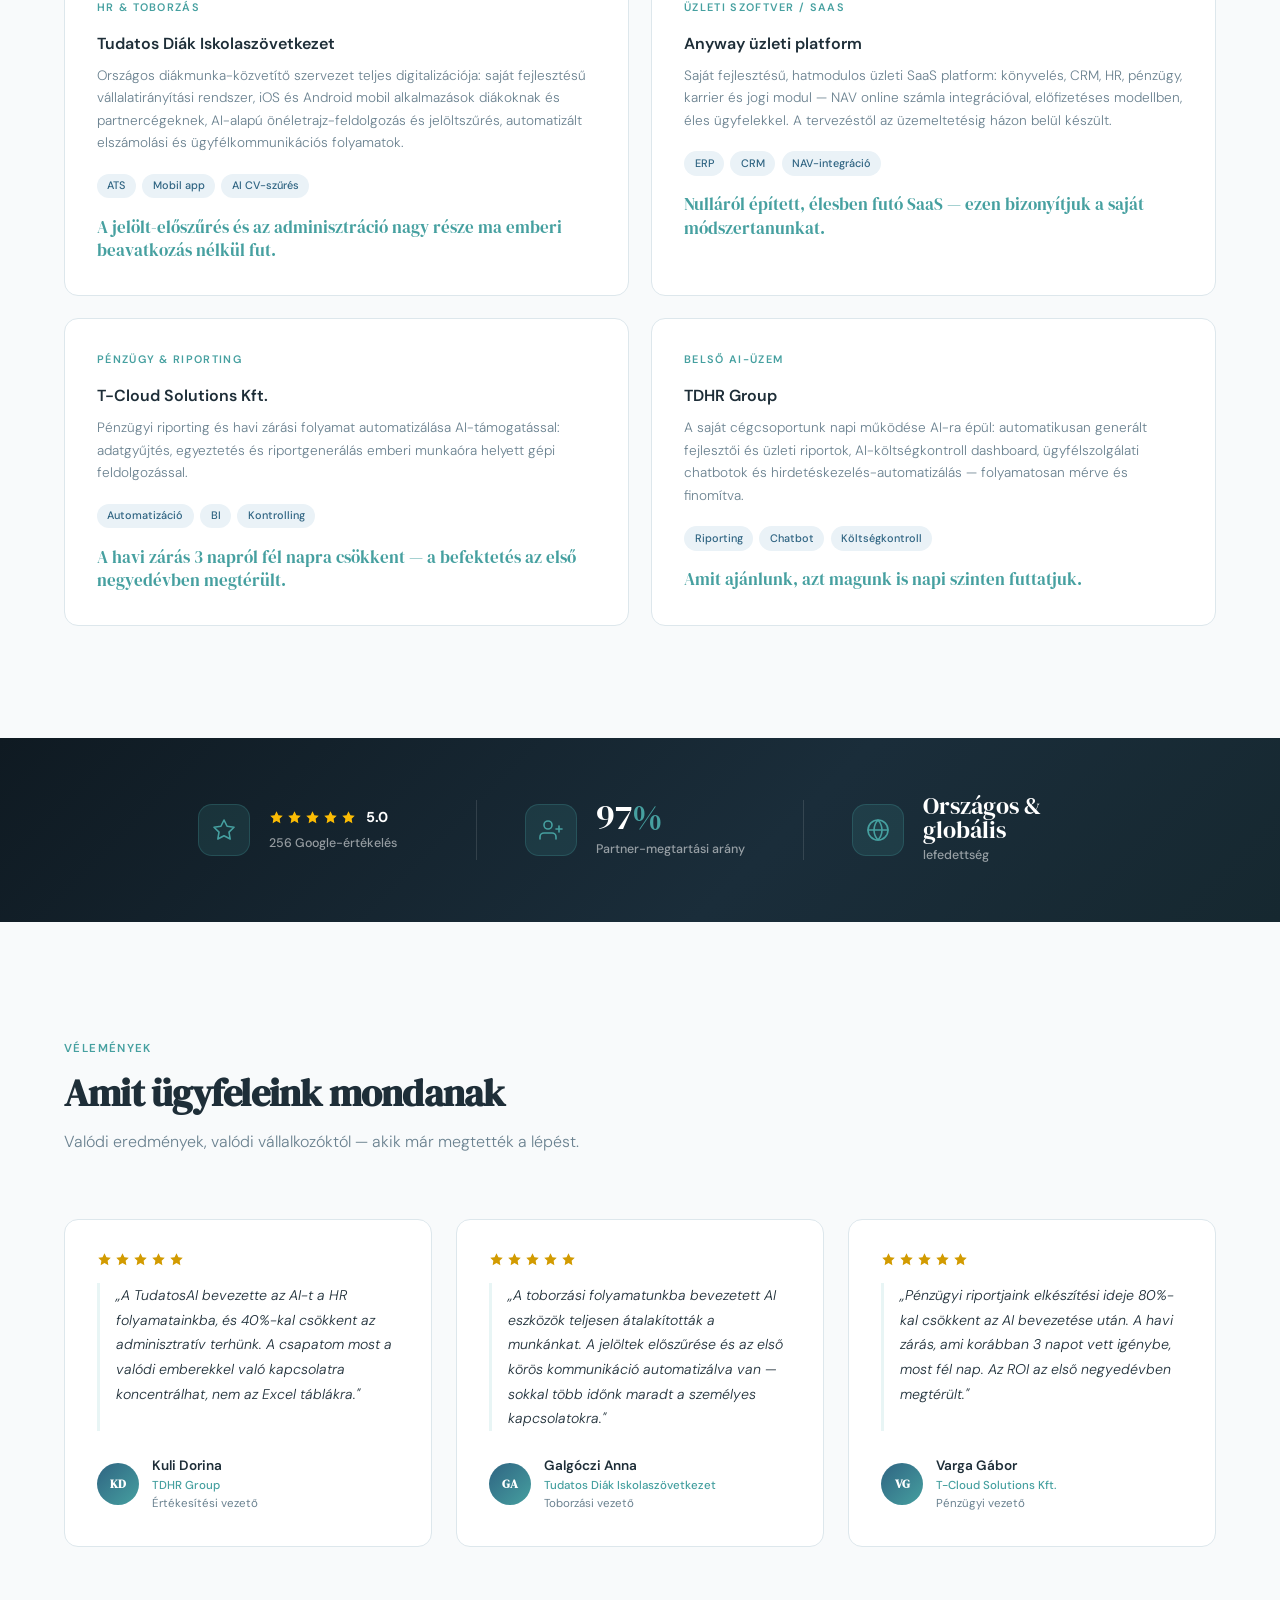
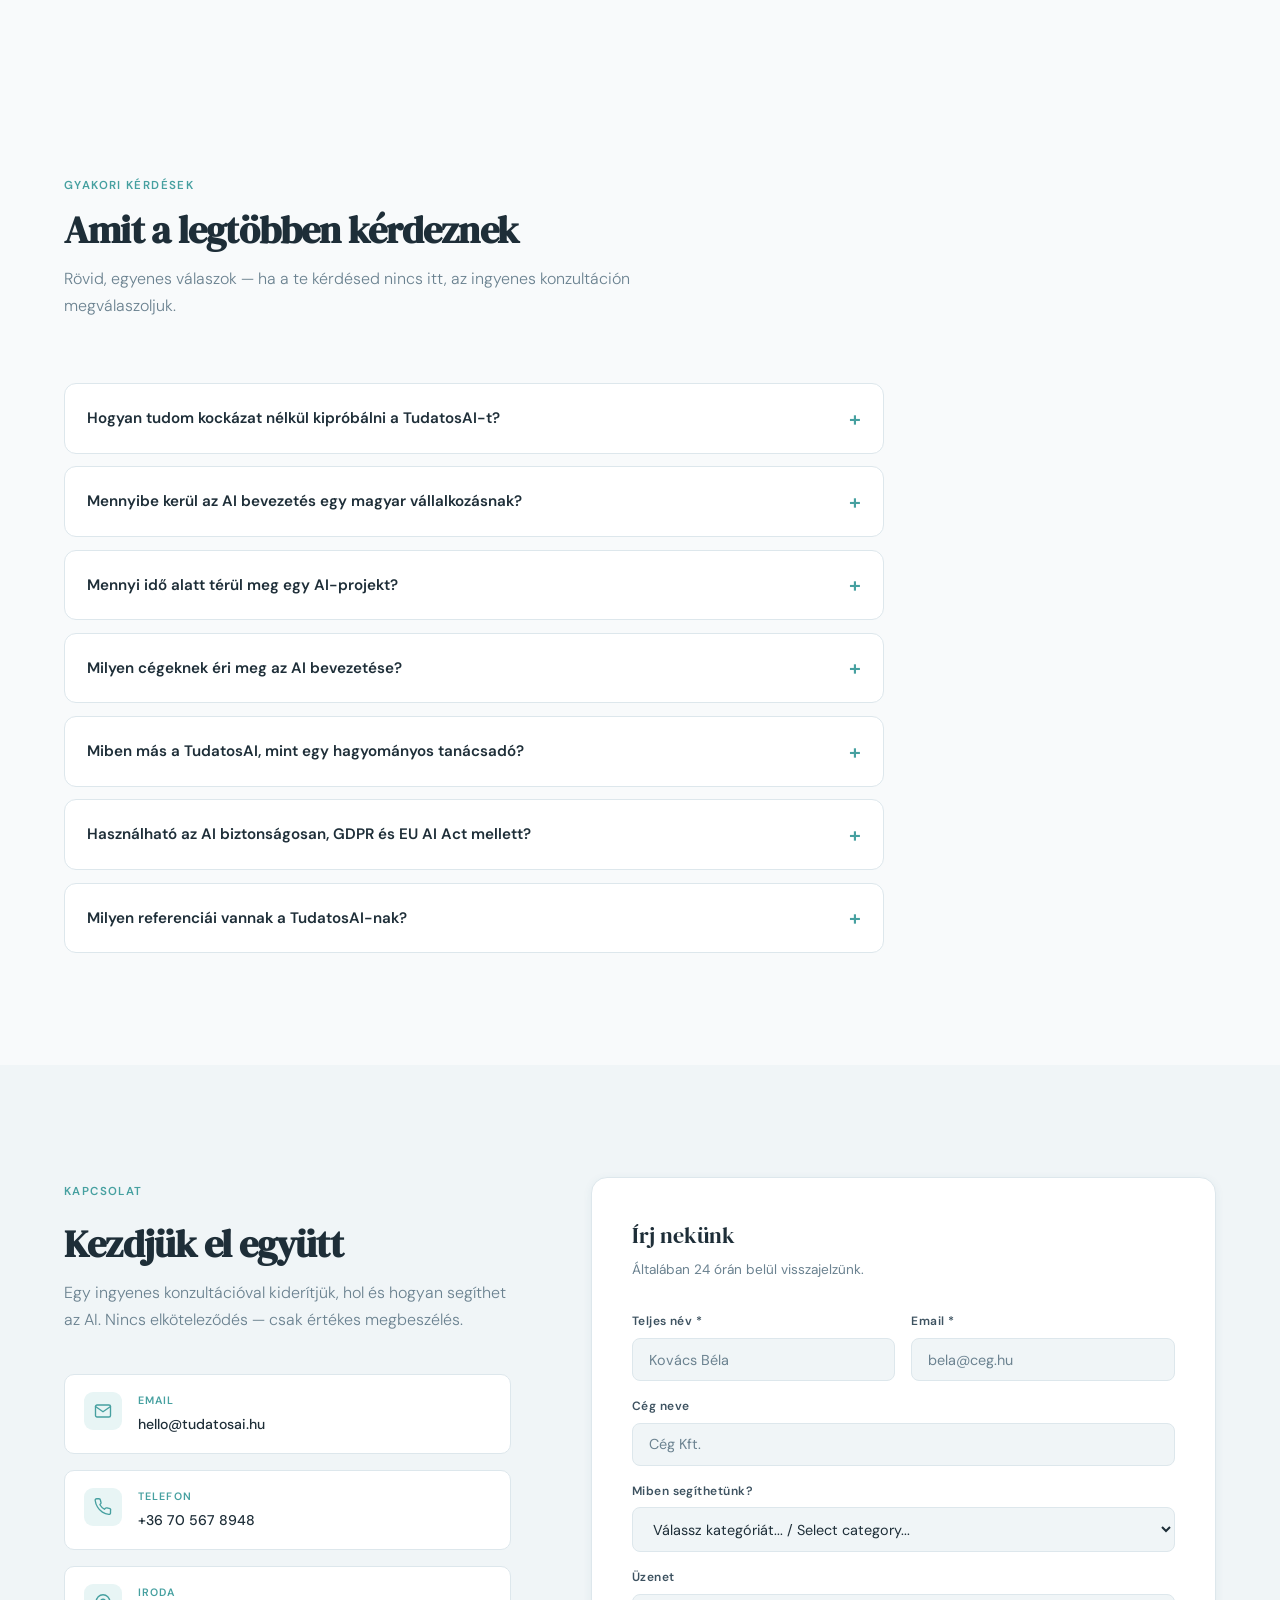
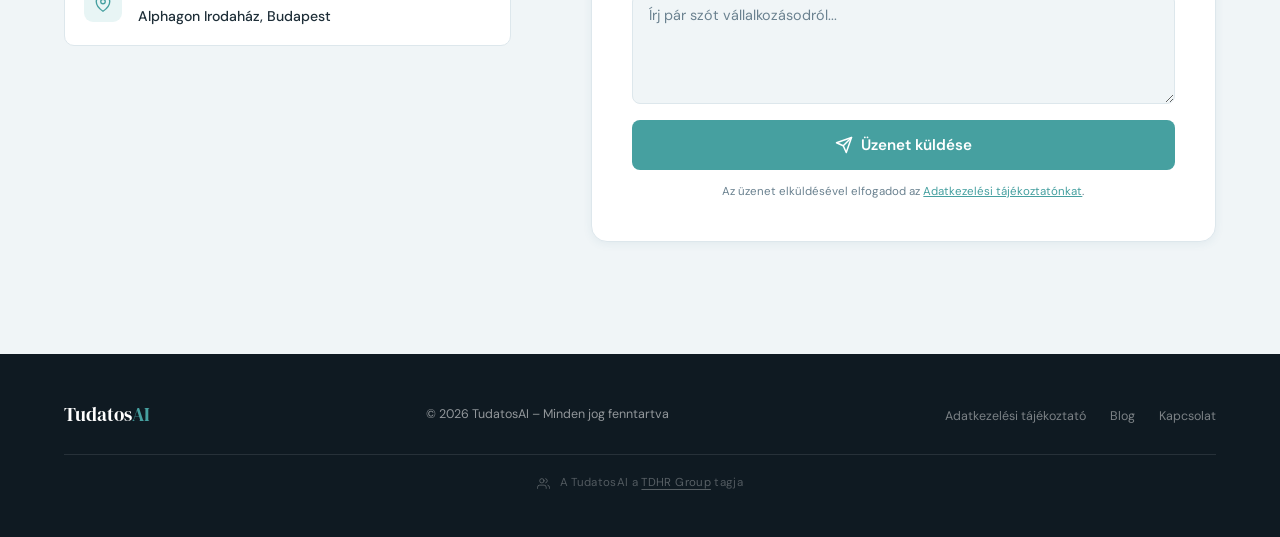
==== commit 8ed3f0b6: "Add scalable 3-step audit funnel: free mini-audit, 50k report, project - New #audit section on the h" ====
--- a/index.html
+++ b/index.html
@@ -87,6 +87,8 @@
   "@type": "OfferCatalog",
   "name": "TudatosAI szolgáltatások",
   "itemListElement": [
+    {"@type": "Offer", "price": "0", "priceCurrency": "HUF", "itemOffered": {"@type": "Service", "name": "Ingyenes AI mini-audit", "description": "Rövid AI-gyorskép a cégről nyilvános adatok alapján, 48 órán belül e-mailben — kötelezettség nélkül."}},
+    {"@type": "Offer", "price": "50000", "priceCurrency": "HUF", "itemOffered": {"@type": "Service", "name": "Átfogó AI-riport", "description": "Kérdőív alapján készülő átfogó riport 5 munkanapon belül: priorizált AI-lehetőséglista megtérülés-becsléssel, eszközjavaslatokkal és 90 napos akciótervvel. A díj beszámít egy későbbi tanácsadási projektbe."}},
     {"@type": "Offer", "itemOffered": {"@type": "Service", "name": "AI Stratégia és Audit", "description": "Folyamatfelmérés, AI-lehetőségtérkép, megtérülés-alapú priorizálás és 12 hónapos bevezetési roadmap vállalkozásoknak."}},
     {"@type": "Offer", "itemOffered": {"@type": "Service", "name": "AI Implementáció", "description": "AI-eszközök bevezetése és testreszabása: ChatGPT, Claude, Copilot, egyedi LLM-alapú megoldások és chatbotok."}},
     {"@type": "Offer", "itemOffered": {"@type": "Service", "name": "Folyamatautomatizálás", "description": "Ismétlődő adminisztratív feladatok automatizálása: rendelés- és dokumentumfeldolgozás, ügyfélkommunikáció, riporting."}},
@@ -102,6 +104,11 @@
   "@context": "https://schema.org",
   "@type": "FAQPage",
   "mainEntity": [
+    {
+      "@type": "Question",
+      "name": "Hogyan tudom kockázat nélkül kipróbálni a TudatosAI-t?",
+      "acceptedAnswer": {"@type": "Answer", "text": "Három lépcsőben: először kérhetsz egy ingyenes AI mini-auditot, amelyet 48 órán belül e-mailben küldünk a cégedről nyilvános adatok alapján. Ha tetszik, egy rövid kérdőív kitöltése után 50 000 Ft + áfa fix áron átfogó AI-riportot készítünk 5 munkanapon belül, priorizált lehetőséglistával és 90 napos akciótervvel. Ha ez alapján közösen dolgoznánk, a riport díja beszámít a tanácsadási projekt árába."}
+    },
     {
       "@type": "Question",
       "name": "Mennyibe kerül az AI bevezetés egy magyar vállalkozásnak?",
@@ -440,6 +447,13 @@
 .ref-result{font-family:'DM Serif Display',serif;font-size:1.05rem;color:var(--teal);margin-top:1.1rem;line-height:1.4;}
 .founder-grid{display:grid;grid-template-columns:1fr 1fr;gap:1.4rem;margin-top:3.5rem;}
 
+/* ═══ AUDIT FUNNEL ═══ */
+.audit-card{display:flex;flex-direction:column;}
+.audit-price{font-family:'DM Serif Display',serif;font-size:1.7rem;color:var(--teal);line-height:1.1;margin:.9rem 0 .1rem;}
+.audit-price small{font-size:.8rem;color:var(--text-muted);font-family:'DM Sans',sans-serif;font-weight:500;}
+.audit-cta{margin-top:1.4rem;justify-content:center;}
+.audit-note{font-size:.75rem;color:var(--text-muted);margin-top:.7rem;text-align:center;}
+
 /* ═══ FAQ ═══ */
 .faq-list{max-width:820px;display:flex;flex-direction:column;gap:.8rem;}
 .faq-item{background:var(--bg-card);border:1px solid var(--border);border-radius:12px;transition:background .3s,border-color .3s;}
@@ -511,6 +525,7 @@
   <a href="#" class="logo">Tudatos<em>AI</em></a>
   <ul class="nav-links">
     <li><a href="#services"><span class="lang-hu">Szolgáltatások</span><span class="lang-en">Services</span></a></li>
+    <li><a href="#audit"><span class="lang-hu">AI Audit</span><span class="lang-en">AI Audit</span></a></li>
     <li><a href="#about"><span class="lang-hu">Rólunk</span><span class="lang-en">About</span></a></li>
     <li><a href="#process"><span class="lang-hu">Hogyan dolgozunk</span><span class="lang-en">Our Process</span></a></li>
     <li><a href="#references"><span class="lang-hu">Referenciák</span><span class="lang-en">References</span></a></li>
@@ -533,6 +548,7 @@
 
 <div class="mobile-nav" id="mobileNav">
   <a href="#services" onclick="closeMobileNav()"><span class="lang-hu">Szolgáltatások</span><span class="lang-en">Services</span></a>
+  <a href="#audit" onclick="closeMobileNav()">AI Audit</a>
   <a href="#about" onclick="closeMobileNav()"><span class="lang-hu">Rólunk</span><span class="lang-en">About</span></a>
   <a href="#process" onclick="closeMobileNav()"><span class="lang-hu">Hogyan dolgozunk</span><span class="lang-en">Our Process</span></a>
   <a href="#references" onclick="closeMobileNav()"><span class="lang-hu">Referenciák</span><span class="lang-en">References</span></a>
@@ -709,6 +725,65 @@
     </div>
   </div>
 </div>
+
+<!-- AUDIT FUNNEL -->
+<section class="section-wrap" id="audit">
+  <div class="section-header reveal">
+    <span class="section-eyebrow lang-hu">Így kezdd velünk</span>
+    <span class="section-eyebrow lang-en">How to start</span>
+    <h2 class="section-title"><span class="lang-hu">Ismerj meg minket kockázat nélkül</span><span class="lang-en">Get to know us risk-free</span></h2>
+    <p class="section-desc lang-hu">Nem kell rögtön nagy projektbe vágni: három lépcsőben ismerheted meg, hogyan dolgozunk — az első lépés ingyenes, a második fix áras. Mire projektre kerül a sor, mindkét fél pontosan tudja, mire számíthat.</p>
+    <p class="section-desc lang-en">No need to jump into a big project: get to know how we work in three steps — the first is free, the second fixed-price. By the time a project starts, both sides know exactly what to expect.</p>
+  </div>
+  <div class="services-grid">
+    <div class="svc-card audit-card reveal">
+      <div class="svc-num lang-hu">1. lépés</div>
+      <div class="svc-num lang-en">Step 1</div>
+      <div class="svc-title lang-hu">Ingyenes AI mini-audit</div>
+      <div class="svc-title lang-en">Free AI mini-audit</div>
+      <div class="audit-price">0 Ft</div>
+      <p class="svc-desc lang-hu">Kérj egy rövid AI-gyorsképet a cégedről: nyilvános adatok és néhány alapinformáció alapján <strong>48 órán belül</strong> e-mailben megkapod, hol látunk AI-lehetőséget nálatok, és mit lépnénk először. Nincs elköteleződés — ebből eldöntöd, érdemes-e tovább beszélnünk.</p>
+      <p class="svc-desc lang-en">Request a quick AI snapshot of your company: based on public data and a few basics, within <strong>48 hours</strong> you get an email outlining where we see AI opportunities and what we'd do first. No commitment — you decide whether it's worth talking further.</p>
+      <a href="#contact" class="btn-fill audit-cta" onclick="var s=document.getElementById('fservice');if(s)s.value='Ingyenes AI mini-audit';">
+        <span class="lang-hu">Mini-auditot kérek</span>
+        <span class="lang-en">Request mini-audit</span>
+      </a>
+      <p class="audit-note lang-hu">48 órán belül, e-mailben</p>
+      <p class="audit-note lang-en">Within 48 hours, by email</p>
+    </div>
+    <div class="svc-card audit-card reveal" style="transition-delay:.1s">
+      <div class="svc-num lang-hu">2. lépés</div>
+      <div class="svc-num lang-en">Step 2</div>
+      <div class="svc-title lang-hu">Átfogó AI-riport</div>
+      <div class="svc-title lang-en">Comprehensive AI report</div>
+      <div class="audit-price">50 000 Ft <small>+ áfa</small></div>
+      <p class="svc-desc lang-hu">Ha a gyorskép meggyőzött, tölts ki egy rövid kérdőívet a folyamataitokról. Ebből <strong>5 munkanapon belül</strong> átfogó riportot készítünk: priorizált AI-lehetőséglista megtérülés-becsléssel, konkrét eszközjavaslatokkal és 90 napos akciótervvel — akkor is használható, ha végül nem velünk valósítod meg.</p>
+      <p class="svc-desc lang-en">If the snapshot convinced you, fill in a short questionnaire about your processes. Within <strong>5 working days</strong> we deliver a comprehensive report: a prioritised AI opportunity list with ROI estimates, concrete tool recommendations and a 90-day action plan — useful even if you don't implement it with us.</p>
+      <a href="/audit.html" class="btn-fill audit-cta">
+        <span class="lang-hu">Kérdőív kitöltése</span>
+        <span class="lang-en">Fill in the questionnaire</span>
+      </a>
+      <p class="audit-note lang-hu">A díjról a kérdőív után díjbekérőt küldünk</p>
+      <p class="audit-note lang-en">We send an invoice request after the questionnaire</p>
+    </div>
+    <div class="svc-card audit-card reveal" style="transition-delay:.2s">
+      <div class="svc-num lang-hu">3. lépés</div>
+      <div class="svc-num lang-en">Step 3</div>
+      <div class="svc-title lang-hu">Tanácsadási projekt</div>
+      <div class="svc-title lang-en">Consulting project</div>
+      <div class="audit-price lang-hu">Egyedi árazás</div>
+      <div class="audit-price lang-en">Custom pricing</div>
+      <p class="svc-desc lang-hu">Ha a riport alapján közösen dolgoznánk, a projekt már ismerős terepen indul: te láttad, hogyan gondolkodunk, mi ismerjük a folyamataidat. <strong>A riport díja beszámít a projekt árába.</strong></p>
+      <p class="svc-desc lang-en">If the report leads to working together, the project starts on familiar ground: you've seen how we think, we know your processes. <strong>The report fee is credited towards the project.</strong></p>
+      <a href="#contact" class="btn-outline audit-cta">
+        <span class="lang-hu">Beszéljünk</span>
+        <span class="lang-en">Let's talk</span>
+      </a>
+      <p class="audit-note lang-hu">Stratégia, implementáció, tréning — igény szerint</p>
+      <p class="audit-note lang-en">Strategy, implementation, training — as needed</p>
+    </div>
+  </div>
+</section>
 
 <!-- ABOUT -->
 <section class="section-wrap" id="about">
@@ -1103,6 +1178,13 @@
     <p class="section-desc lang-en">Short, straight answers — if your question isn't here, we'll answer it in a free consultation.</p>
   </div>
   <div class="faq-list reveal">
+    <details class="faq-item">
+      <summary><span class="lang-hu">Hogyan tudom kockázat nélkül kipróbálni a TudatosAI-t?</span><span class="lang-en">How can I try TudatosAI risk-free?</span></summary>
+      <div class="faq-a">
+        <p class="lang-hu">Három lépcsőben: először kérhetsz egy <a href="#audit" style="color:var(--teal)">ingyenes AI mini-auditot</a>, amelyet 48 órán belül e-mailben küldünk a cégedről nyilvános adatok alapján. Ha tetszik, egy rövid kérdőív kitöltése után <strong>50 000 Ft + áfa</strong> fix áron átfogó AI-riportot készítünk 5 munkanapon belül, priorizált lehetőséglistával és 90 napos akciótervvel. Ha ez alapján közösen dolgoznánk, a riport díja beszámít a tanácsadási projekt árába.</p>
+        <p class="lang-en">In three steps: first request a <a href="#audit" style="color:var(--teal)">free AI mini-audit</a>, delivered by email within 48 hours based on public data about your company. If you like it, fill in a short questionnaire and for a fixed <strong>HUF 50,000 + VAT</strong> we deliver a comprehensive AI report within 5 working days, with a prioritised opportunity list and a 90-day action plan. If it leads to working together, the report fee is credited towards the consulting project.</p>
+      </div>
+    </details>
     <details class="faq-item">
       <summary><span class="lang-hu">Mennyibe kerül az AI bevezetés egy magyar vállalkozásnak?</span><span class="lang-en">How much does AI adoption cost for a Hungarian business?</span></summary>
       <div class="faq-a">
@@ -1210,6 +1292,7 @@
         <label class="form-label lang-en">How can we help?</label>
         <select id="fservice" class="form-select">
           <option value="">Válassz kategóriát... / Select category...</option>
+          <option>Ingyenes AI mini-audit</option>
           <option>AI Stratégia &amp; Audit</option>
           <option>AI Implementáció</option>
           <option>Tréning &amp; Workshop</option>
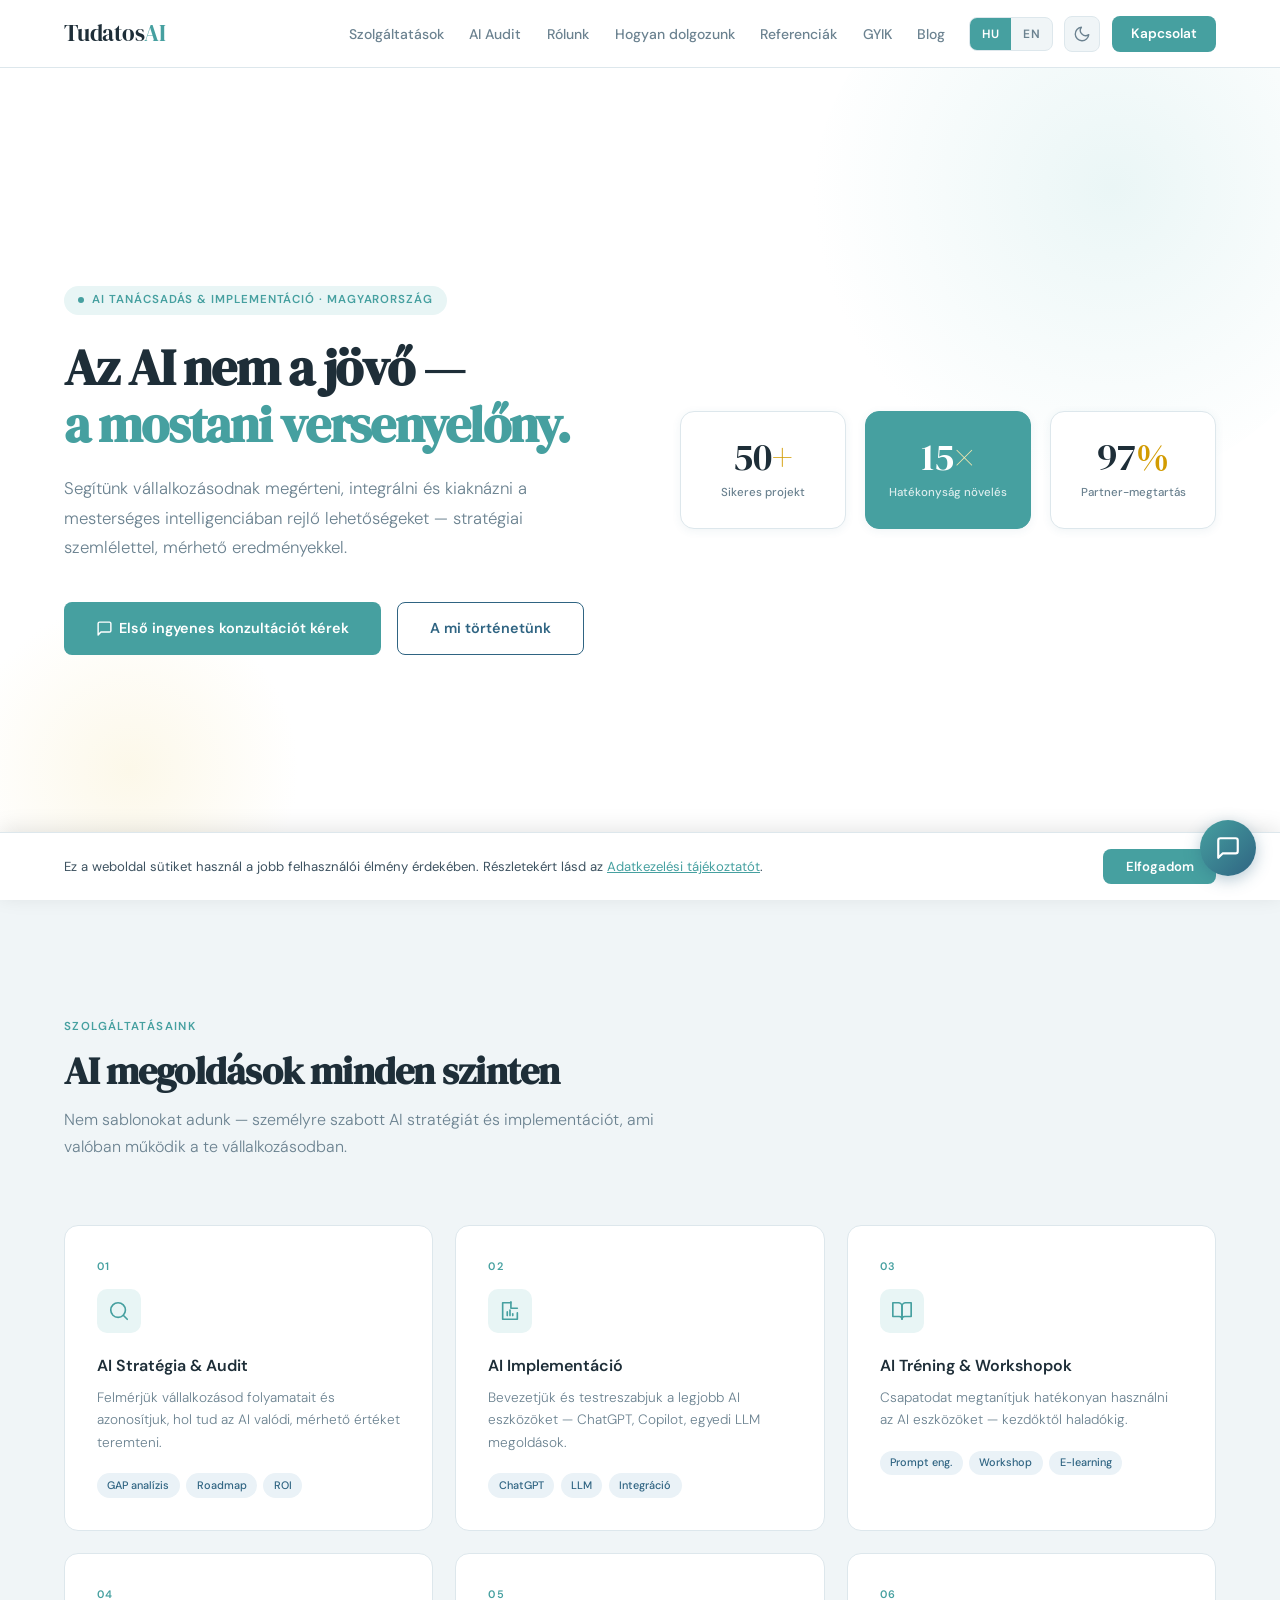
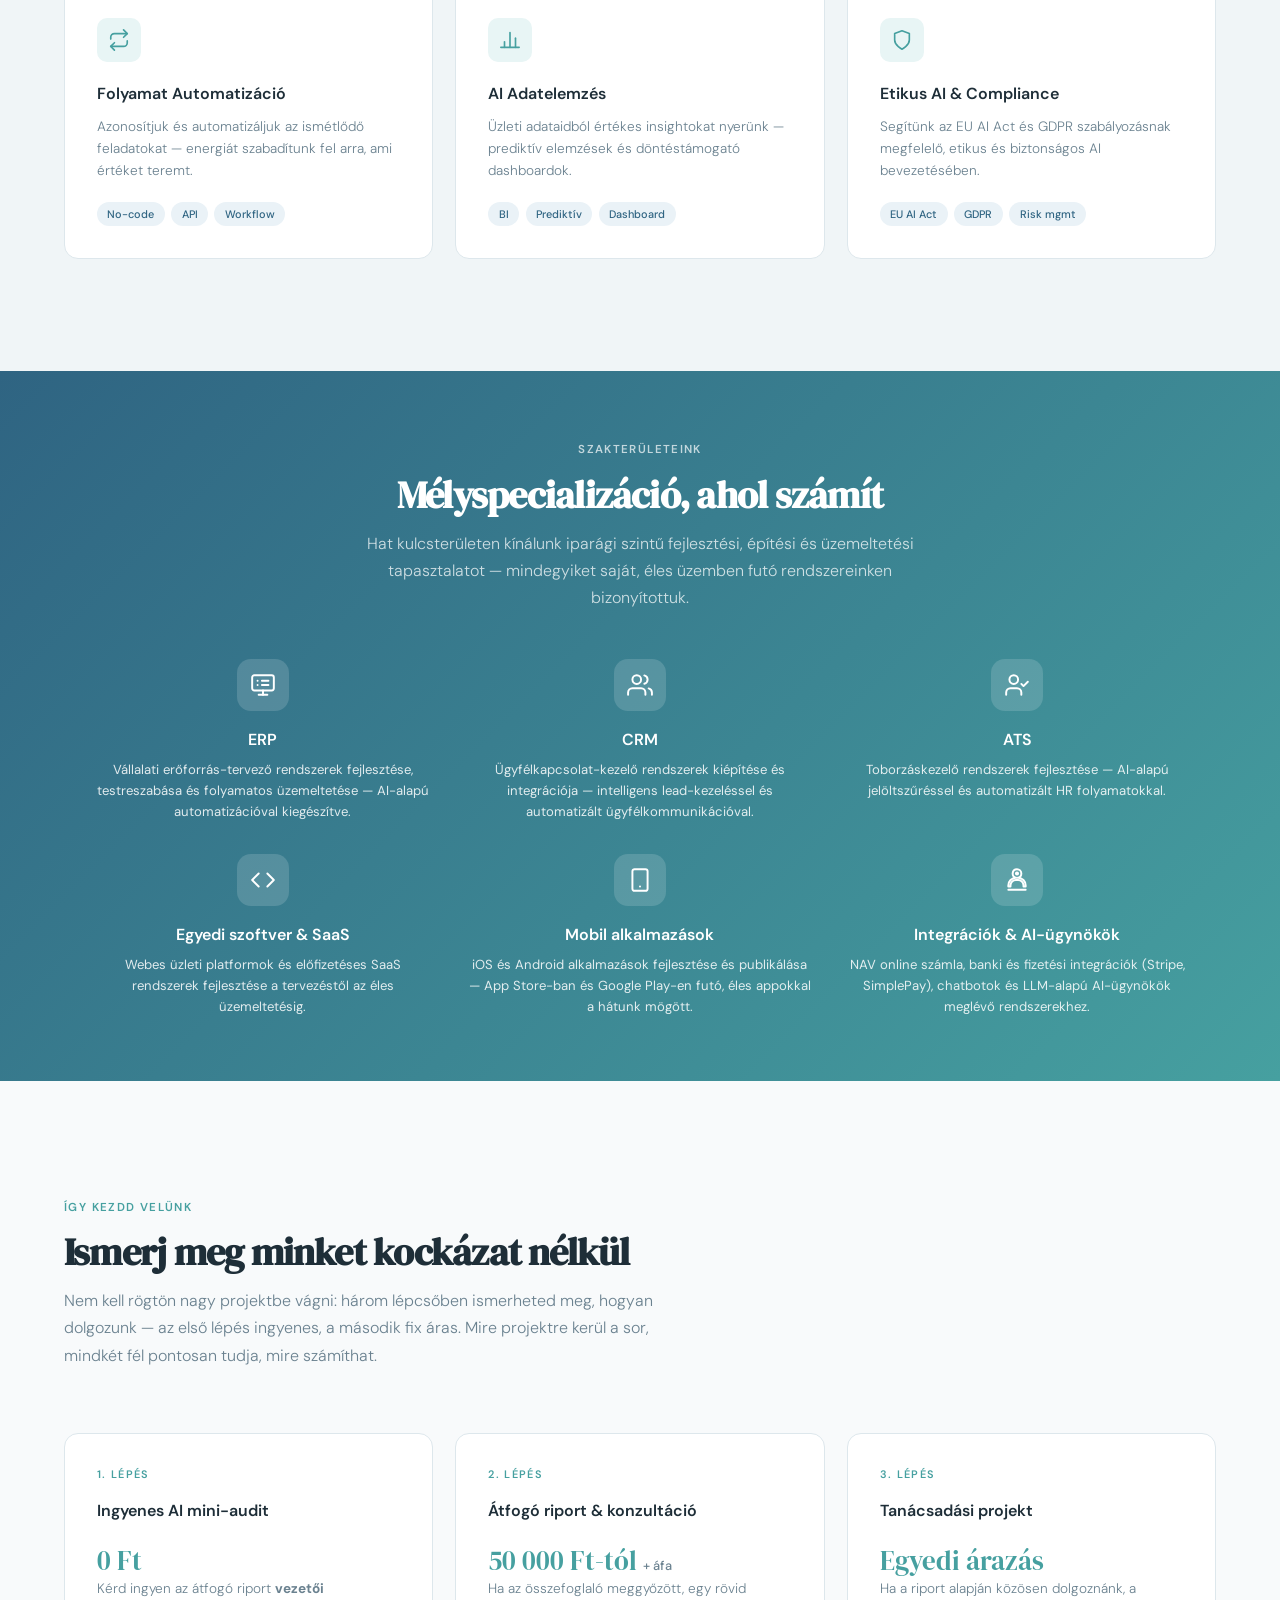
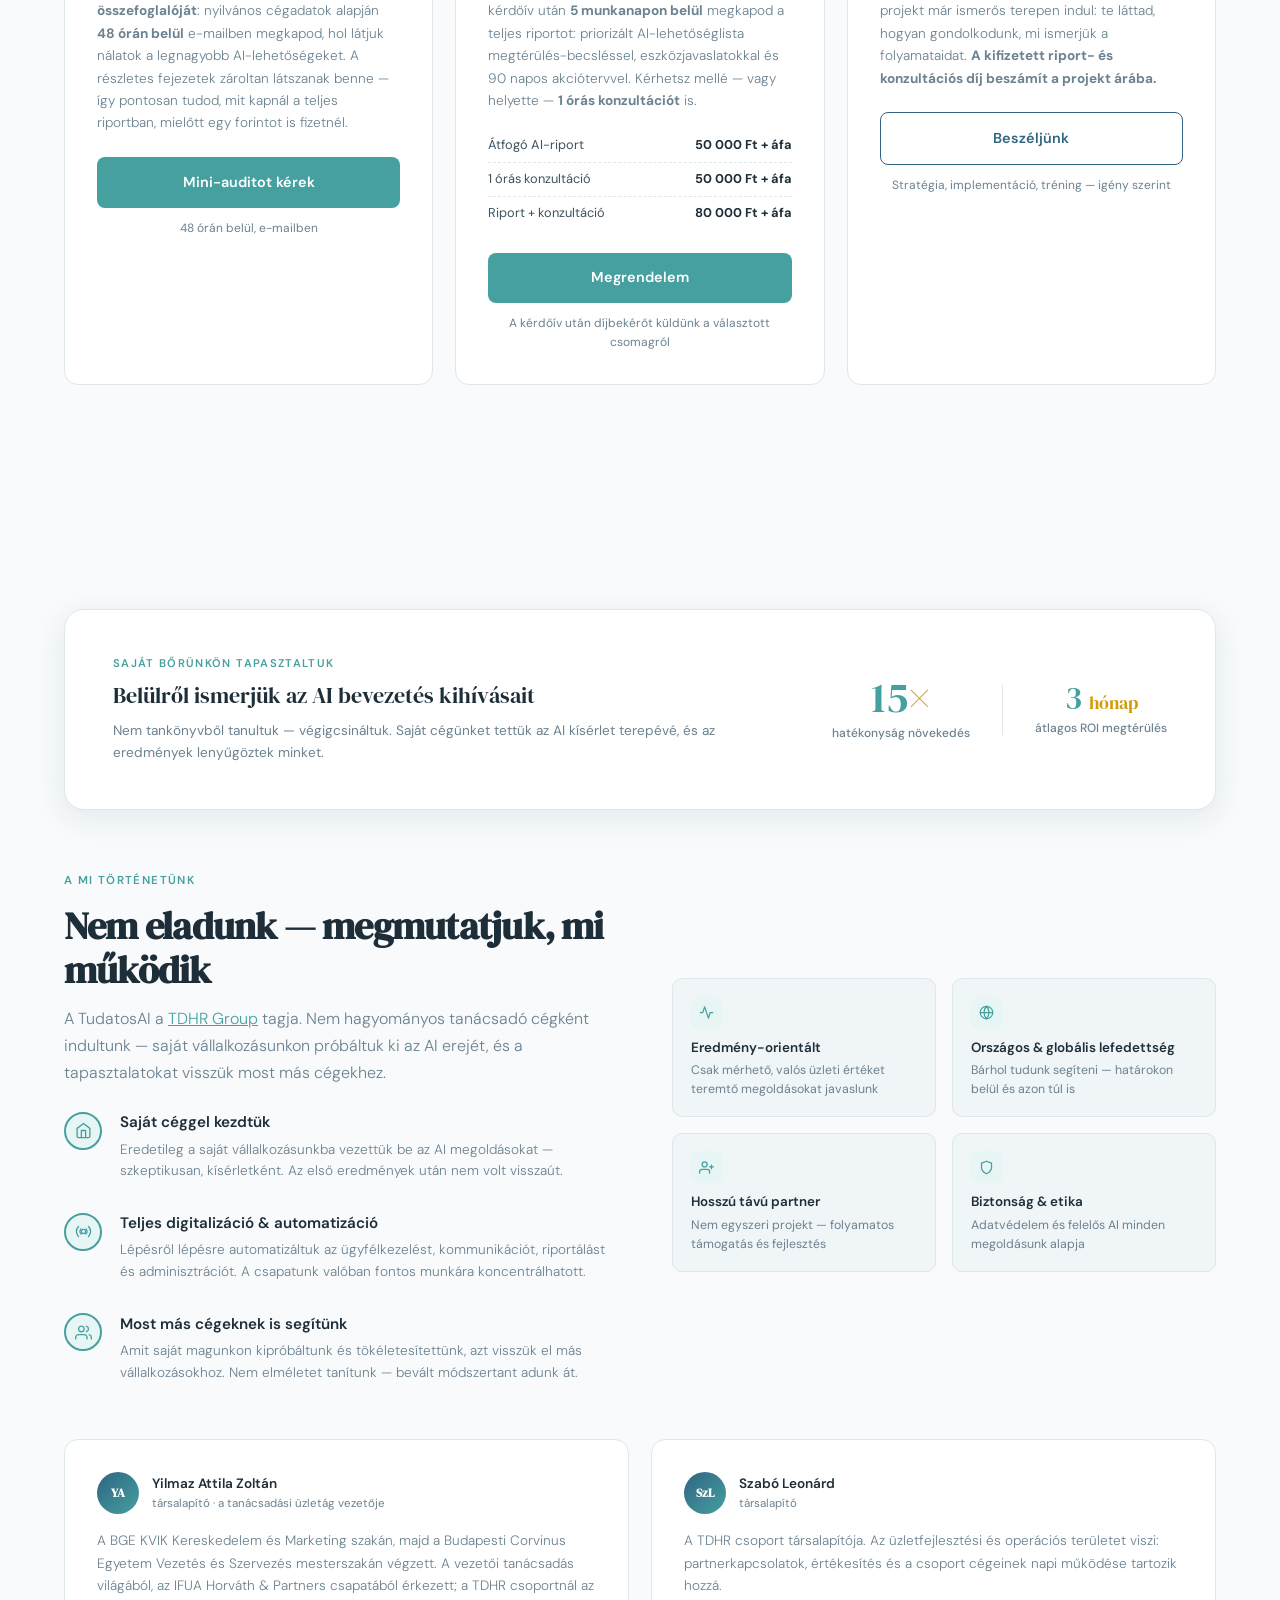
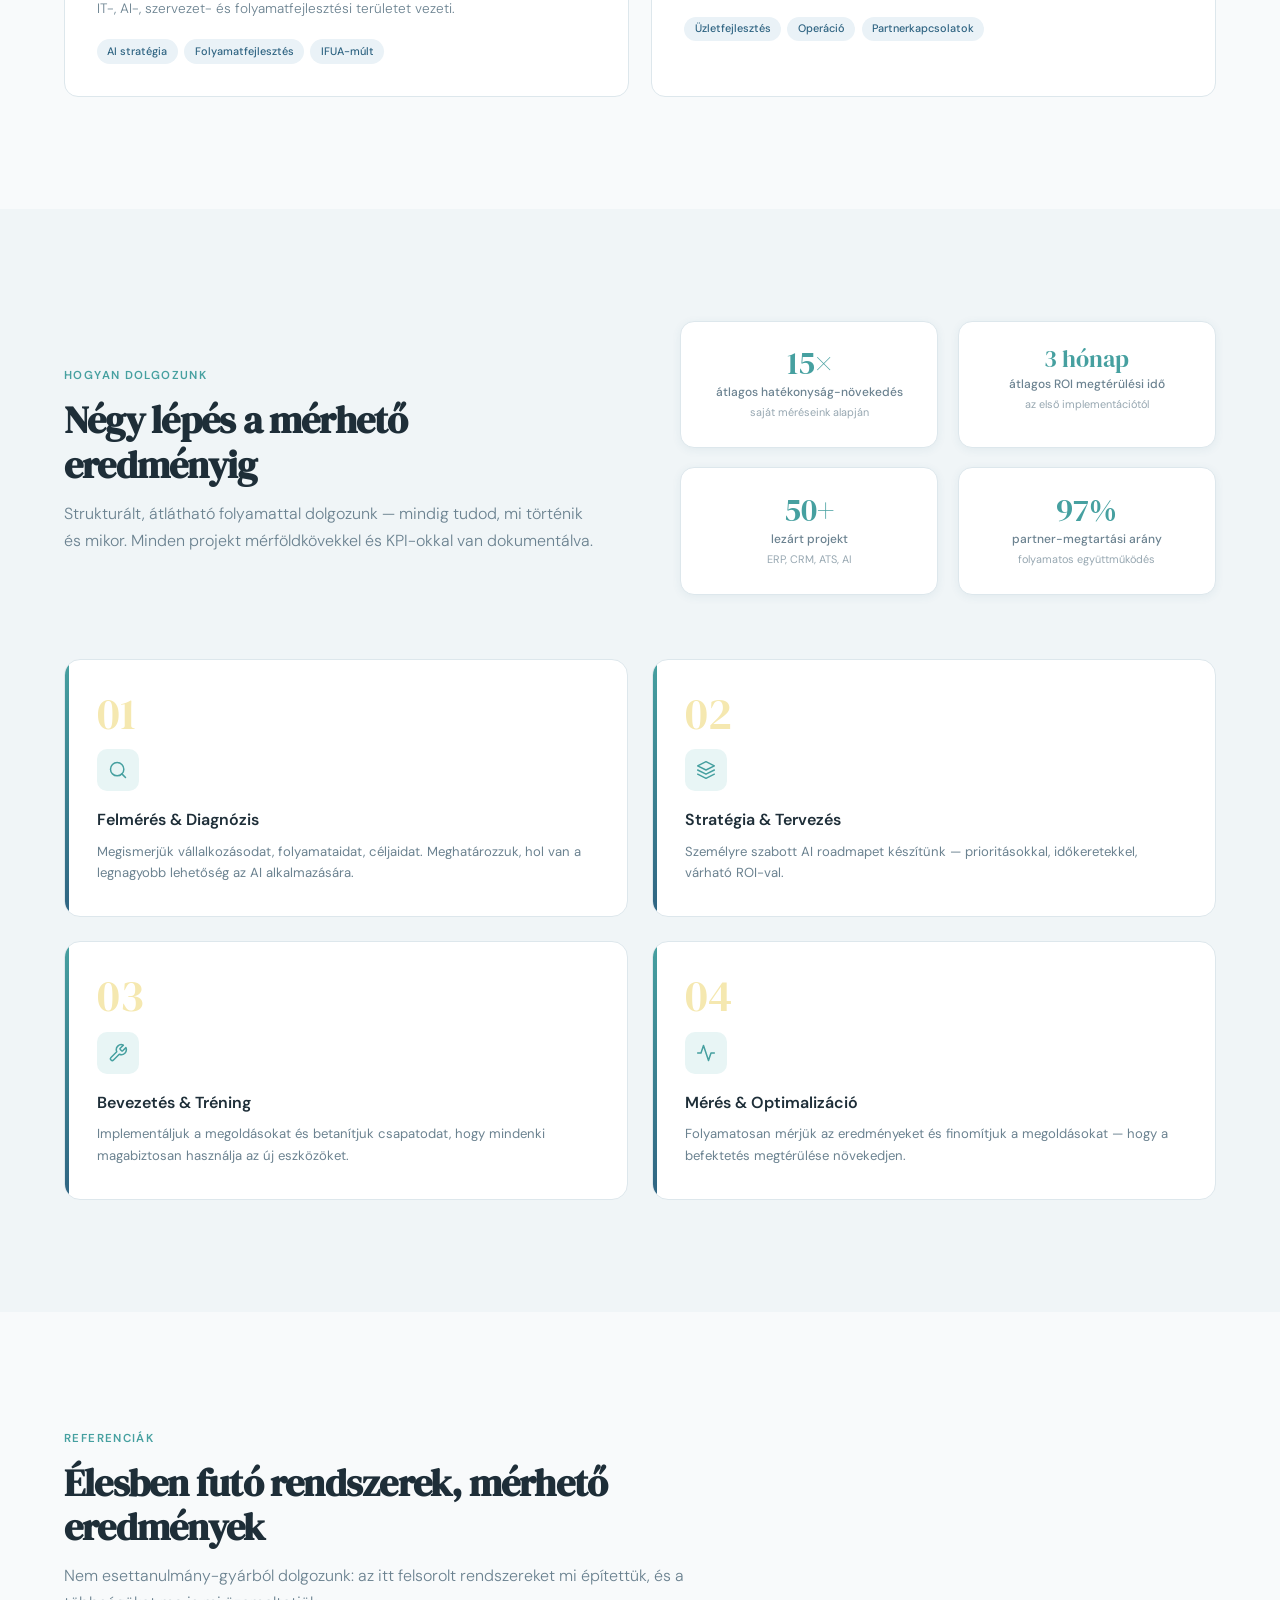
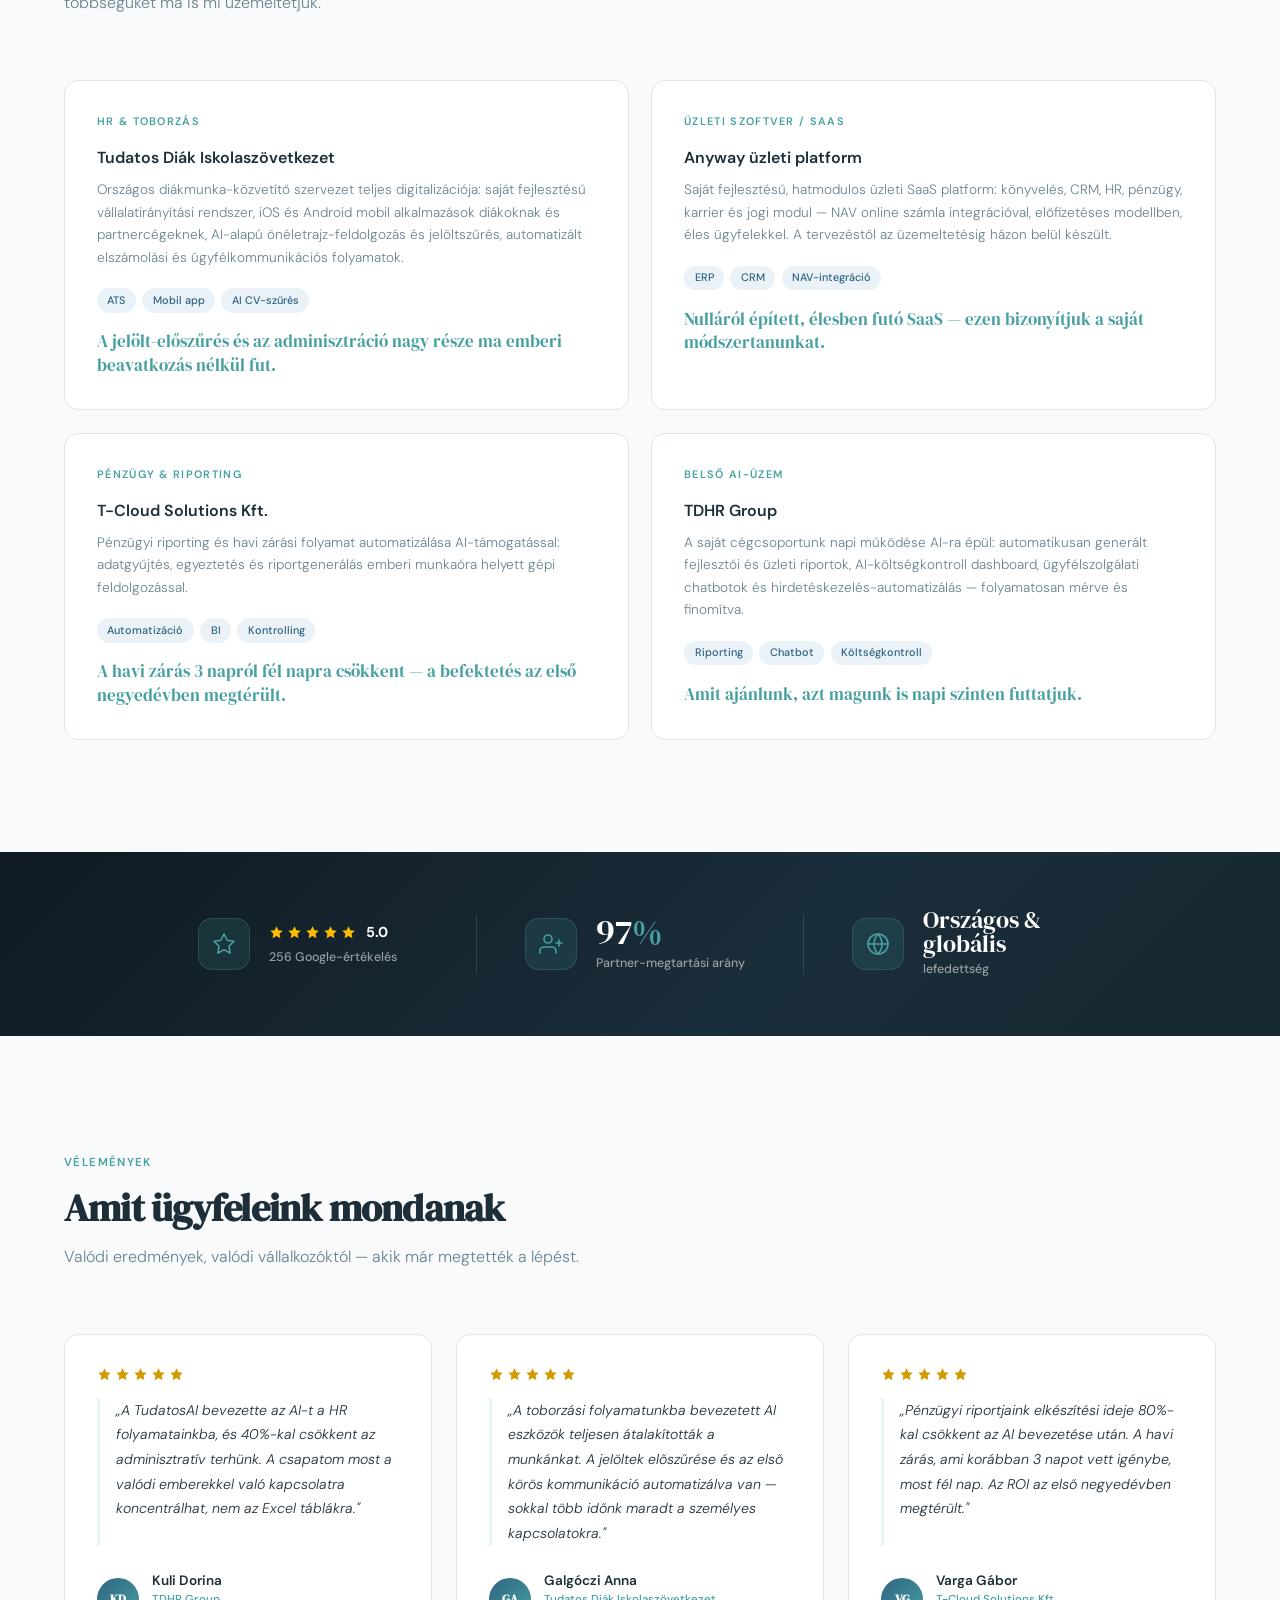
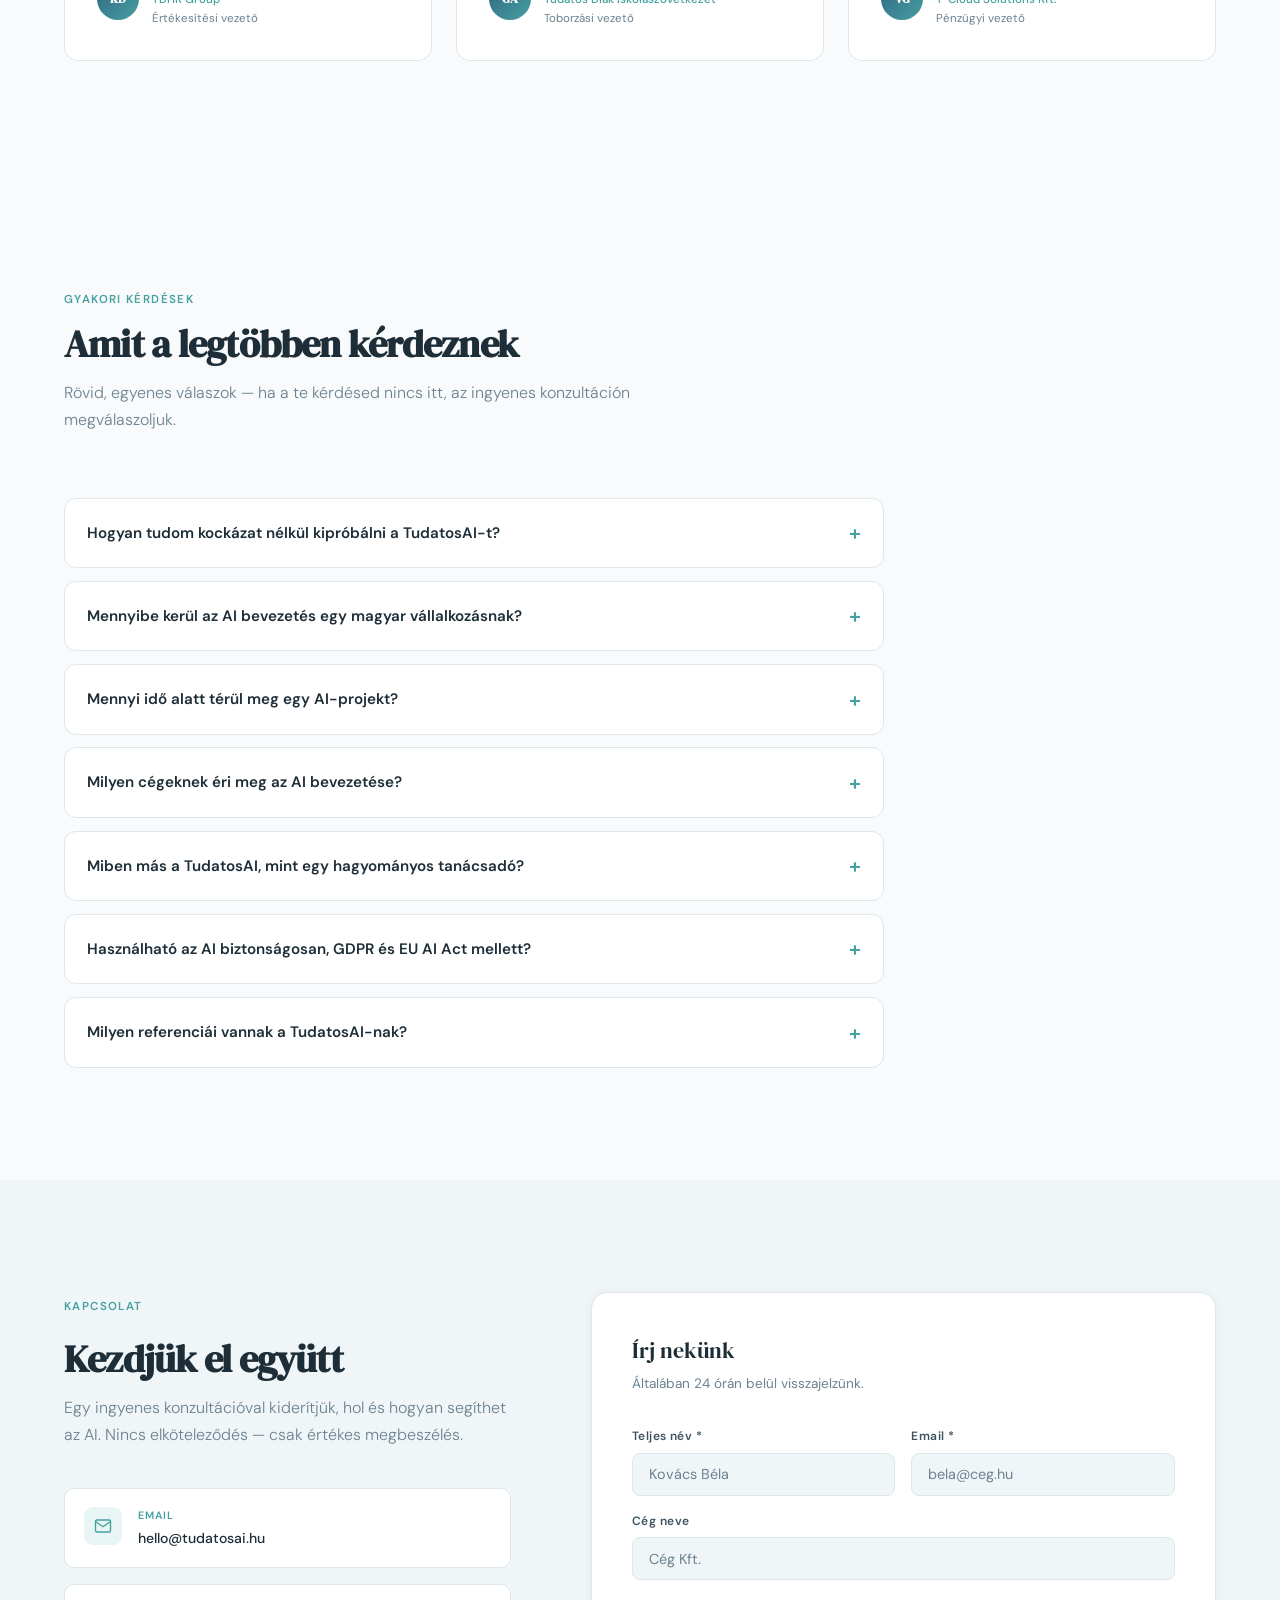
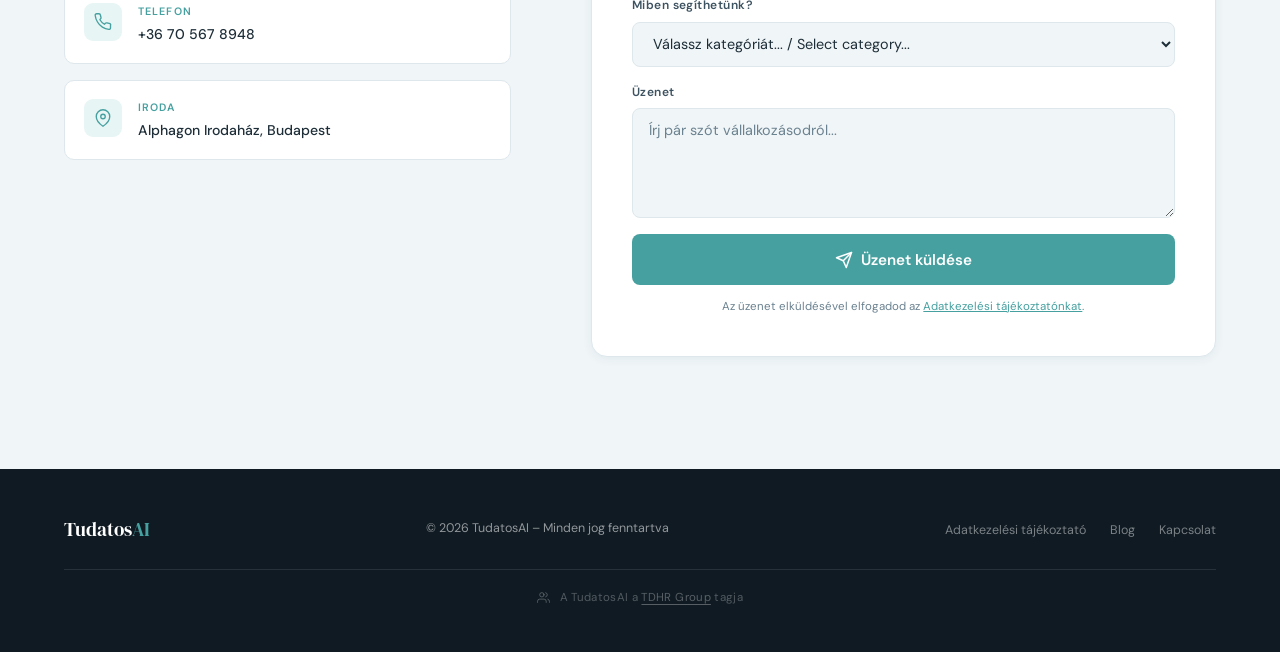
==== commit 86a3380d: "Refine audit funnel: teaser free report, consultation and bundle pricing - Free mini-audit reframed " ====
--- a/index.html
+++ b/index.html
@@ -87,8 +87,10 @@
   "@type": "OfferCatalog",
   "name": "TudatosAI szolgáltatások",
   "itemListElement": [
-    {"@type": "Offer", "price": "0", "priceCurrency": "HUF", "itemOffered": {"@type": "Service", "name": "Ingyenes AI mini-audit", "description": "Rövid AI-gyorskép a cégről nyilvános adatok alapján, 48 órán belül e-mailben — kötelezettség nélkül."}},
+    {"@type": "Offer", "price": "0", "priceCurrency": "HUF", "itemOffered": {"@type": "Service", "name": "Ingyenes AI mini-audit", "description": "Az átfogó AI-riport vezetői összefoglalója ingyen, 48 órán belül e-mailben, nyilvános cégadatok alapján — a részletes fejezetek zároltan látszanak."}},
     {"@type": "Offer", "price": "50000", "priceCurrency": "HUF", "itemOffered": {"@type": "Service", "name": "Átfogó AI-riport", "description": "Kérdőív alapján készülő átfogó riport 5 munkanapon belül: priorizált AI-lehetőséglista megtérülés-becsléssel, eszközjavaslatokkal és 90 napos akciótervvel. A díj beszámít egy későbbi tanácsadási projektbe."}},
+    {"@type": "Offer", "price": "50000", "priceCurrency": "HUF", "itemOffered": {"@type": "Service", "name": "1 órás AI-konzultáció", "description": "Egyórás online konzultáció a cég AI-lehetőségeiről. A díj beszámít egy későbbi tanácsadási projektbe."}},
+    {"@type": "Offer", "price": "80000", "priceCurrency": "HUF", "itemOffered": {"@type": "Service", "name": "Átfogó AI-riport + 1 órás konzultáció", "description": "A riport és a konzultáció együtt, kedvezményes csomagáron."}},
     {"@type": "Offer", "itemOffered": {"@type": "Service", "name": "AI Stratégia és Audit", "description": "Folyamatfelmérés, AI-lehetőségtérkép, megtérülés-alapú priorizálás és 12 hónapos bevezetési roadmap vállalkozásoknak."}},
     {"@type": "Offer", "itemOffered": {"@type": "Service", "name": "AI Implementáció", "description": "AI-eszközök bevezetése és testreszabása: ChatGPT, Claude, Copilot, egyedi LLM-alapú megoldások és chatbotok."}},
     {"@type": "Offer", "itemOffered": {"@type": "Service", "name": "Folyamatautomatizálás", "description": "Ismétlődő adminisztratív feladatok automatizálása: rendelés- és dokumentumfeldolgozás, ügyfélkommunikáció, riporting."}},
@@ -107,7 +109,7 @@
     {
       "@type": "Question",
       "name": "Hogyan tudom kockázat nélkül kipróbálni a TudatosAI-t?",
-      "acceptedAnswer": {"@type": "Answer", "text": "Három lépcsőben: először kérhetsz egy ingyenes AI mini-auditot, amelyet 48 órán belül e-mailben küldünk a cégedről nyilvános adatok alapján. Ha tetszik, egy rövid kérdőív kitöltése után 50 000 Ft + áfa fix áron átfogó AI-riportot készítünk 5 munkanapon belül, priorizált lehetőséglistával és 90 napos akciótervvel. Ha ez alapján közösen dolgoznánk, a riport díja beszámít a tanácsadási projekt árába."}
+      "acceptedAnswer": {"@type": "Answer", "text": "Három lépcsőben: először kérd az ingyenes AI mini-auditot — ez az átfogó riport vezetői összefoglalója, 48 órán belül e-mailben, a részletes fejezetek zároltan látszanak benne. Ha kell a többi is: az átfogó riport 50 000 Ft + áfa (5 munkanapon belül), az 1 órás konzultáció szintén 50 000 Ft + áfa, a kettő együtt 80 000 Ft + áfa. Ha ez alapján közösen dolgoznánk, a kifizetett díjak beszámítanak a tanácsadási projekt árába."}
     },
     {
       "@type": "Question",
@@ -453,6 +455,10 @@
 .audit-price small{font-size:.8rem;color:var(--text-muted);font-family:'DM Sans',sans-serif;font-weight:500;}
 .audit-cta{margin-top:1.4rem;justify-content:center;}
 .audit-note{font-size:.75rem;color:var(--text-muted);margin-top:.7rem;text-align:center;}
+.audit-opts{list-style:none;margin:1rem 0 0;padding:0;font-size:.8rem;color:var(--text-mid);}
+.audit-opts li{display:flex;justify-content:space-between;gap:1rem;padding:.4rem 0;border-bottom:1px dashed var(--border);}
+.audit-opts li:last-child{border-bottom:none;}
+.audit-opts b{white-space:nowrap;color:var(--text);}
 
 /* ═══ FAQ ═══ */
 .faq-list{max-width:820px;display:flex;flex-direction:column;gap:.8rem;}
@@ -742,8 +748,8 @@
       <div class="svc-title lang-hu">Ingyenes AI mini-audit</div>
       <div class="svc-title lang-en">Free AI mini-audit</div>
       <div class="audit-price">0 Ft</div>
-      <p class="svc-desc lang-hu">Kérj egy rövid AI-gyorsképet a cégedről: nyilvános adatok és néhány alapinformáció alapján <strong>48 órán belül</strong> e-mailben megkapod, hol látunk AI-lehetőséget nálatok, és mit lépnénk először. Nincs elköteleződés — ebből eldöntöd, érdemes-e tovább beszélnünk.</p>
-      <p class="svc-desc lang-en">Request a quick AI snapshot of your company: based on public data and a few basics, within <strong>48 hours</strong> you get an email outlining where we see AI opportunities and what we'd do first. No commitment — you decide whether it's worth talking further.</p>
+      <p class="svc-desc lang-hu">Kérd ingyen az átfogó riport <strong>vezetői összefoglalóját</strong>: nyilvános cégadatok alapján <strong>48 órán belül</strong> e-mailben megkapod, hol látjuk nálatok a legnagyobb AI-lehetőségeket. A részletes fejezetek zároltan látszanak benne — így pontosan tudod, mit kapnál a teljes riportban, mielőtt egy forintot is fizetnél.</p>
+      <p class="svc-desc lang-en">Get the <strong>executive summary</strong> of the full report for free: based on public company data, within <strong>48 hours</strong> you receive by email where we see your biggest AI opportunities. The detailed chapters appear locked — so you know exactly what the full report would give you before paying a forint.</p>
       <a href="#contact" class="btn-fill audit-cta" onclick="var s=document.getElementById('fservice');if(s)s.value='Ingyenes AI mini-audit';">
         <span class="lang-hu">Mini-auditot kérek</span>
         <span class="lang-en">Request mini-audit</span>
@@ -754,17 +760,23 @@
     <div class="svc-card audit-card reveal" style="transition-delay:.1s">
       <div class="svc-num lang-hu">2. lépés</div>
       <div class="svc-num lang-en">Step 2</div>
-      <div class="svc-title lang-hu">Átfogó AI-riport</div>
-      <div class="svc-title lang-en">Comprehensive AI report</div>
-      <div class="audit-price">50 000 Ft <small>+ áfa</small></div>
-      <p class="svc-desc lang-hu">Ha a gyorskép meggyőzött, tölts ki egy rövid kérdőívet a folyamataitokról. Ebből <strong>5 munkanapon belül</strong> átfogó riportot készítünk: priorizált AI-lehetőséglista megtérülés-becsléssel, konkrét eszközjavaslatokkal és 90 napos akciótervvel — akkor is használható, ha végül nem velünk valósítod meg.</p>
-      <p class="svc-desc lang-en">If the snapshot convinced you, fill in a short questionnaire about your processes. Within <strong>5 working days</strong> we deliver a comprehensive report: a prioritised AI opportunity list with ROI estimates, concrete tool recommendations and a 90-day action plan — useful even if you don't implement it with us.</p>
+      <div class="svc-title lang-hu">Átfogó riport &amp; konzultáció</div>
+      <div class="svc-title lang-en">Full report &amp; consultation</div>
+      <div class="audit-price lang-hu">50 000 Ft-tól <small>+ áfa</small></div>
+      <div class="audit-price lang-en">From HUF 50,000 <small>+ VAT</small></div>
+      <p class="svc-desc lang-hu">Ha az összefoglaló meggyőzött, egy rövid kérdőív után <strong>5 munkanapon belül</strong> megkapod a teljes riportot: priorizált AI-lehetőséglista megtérülés-becsléssel, eszközjavaslatokkal és 90 napos akciótervvel. Kérhetsz mellé — vagy helyette — <strong>1 órás konzultációt</strong> is.</p>
+      <p class="svc-desc lang-en">If the summary convinced you, fill in a short questionnaire and within <strong>5 working days</strong> you get the full report: prioritised AI opportunities with ROI estimates, tool recommendations and a 90-day action plan. You can also add — or choose instead — a <strong>1-hour consultation</strong>.</p>
+      <ul class="audit-opts">
+        <li><span class="lang-hu">Átfogó AI-riport</span><span class="lang-en">Full AI report</span><b>50 000 Ft + áfa</b></li>
+        <li><span class="lang-hu">1 órás konzultáció</span><span class="lang-en">1-hour consultation</span><b>50 000 Ft + áfa</b></li>
+        <li><span class="lang-hu">Riport + konzultáció</span><span class="lang-en">Report + consultation</span><b>80 000 Ft + áfa</b></li>
+      </ul>
       <a href="/audit.html" class="btn-fill audit-cta">
-        <span class="lang-hu">Kérdőív kitöltése</span>
-        <span class="lang-en">Fill in the questionnaire</span>
+        <span class="lang-hu">Megrendelem</span>
+        <span class="lang-en">Order now</span>
       </a>
-      <p class="audit-note lang-hu">A díjról a kérdőív után díjbekérőt küldünk</p>
-      <p class="audit-note lang-en">We send an invoice request after the questionnaire</p>
+      <p class="audit-note lang-hu">A kérdőív után díjbekérőt küldünk a választott csomagról</p>
+      <p class="audit-note lang-en">We send an invoice request for your chosen package</p>
     </div>
     <div class="svc-card audit-card reveal" style="transition-delay:.2s">
       <div class="svc-num lang-hu">3. lépés</div>
@@ -773,8 +785,8 @@
       <div class="svc-title lang-en">Consulting project</div>
       <div class="audit-price lang-hu">Egyedi árazás</div>
       <div class="audit-price lang-en">Custom pricing</div>
-      <p class="svc-desc lang-hu">Ha a riport alapján közösen dolgoznánk, a projekt már ismerős terepen indul: te láttad, hogyan gondolkodunk, mi ismerjük a folyamataidat. <strong>A riport díja beszámít a projekt árába.</strong></p>
-      <p class="svc-desc lang-en">If the report leads to working together, the project starts on familiar ground: you've seen how we think, we know your processes. <strong>The report fee is credited towards the project.</strong></p>
+      <p class="svc-desc lang-hu">Ha a riport alapján közösen dolgoznánk, a projekt már ismerős terepen indul: te láttad, hogyan gondolkodunk, mi ismerjük a folyamataidat. <strong>A kifizetett riport- és konzultációs díj beszámít a projekt árába.</strong></p>
+      <p class="svc-desc lang-en">If the report leads to working together, the project starts on familiar ground: you've seen how we think, we know your processes. <strong>Report and consultation fees already paid are credited towards the project.</strong></p>
       <a href="#contact" class="btn-outline audit-cta">
         <span class="lang-hu">Beszéljünk</span>
         <span class="lang-en">Let's talk</span>
@@ -1181,8 +1193,8 @@
     <details class="faq-item">
       <summary><span class="lang-hu">Hogyan tudom kockázat nélkül kipróbálni a TudatosAI-t?</span><span class="lang-en">How can I try TudatosAI risk-free?</span></summary>
       <div class="faq-a">
-        <p class="lang-hu">Három lépcsőben: először kérhetsz egy <a href="#audit" style="color:var(--teal)">ingyenes AI mini-auditot</a>, amelyet 48 órán belül e-mailben küldünk a cégedről nyilvános adatok alapján. Ha tetszik, egy rövid kérdőív kitöltése után <strong>50 000 Ft + áfa</strong> fix áron átfogó AI-riportot készítünk 5 munkanapon belül, priorizált lehetőséglistával és 90 napos akciótervvel. Ha ez alapján közösen dolgoznánk, a riport díja beszámít a tanácsadási projekt árába.</p>
-        <p class="lang-en">In three steps: first request a <a href="#audit" style="color:var(--teal)">free AI mini-audit</a>, delivered by email within 48 hours based on public data about your company. If you like it, fill in a short questionnaire and for a fixed <strong>HUF 50,000 + VAT</strong> we deliver a comprehensive AI report within 5 working days, with a prioritised opportunity list and a 90-day action plan. If it leads to working together, the report fee is credited towards the consulting project.</p>
+        <p class="lang-hu">Három lépcsőben: először kérd az <a href="#audit" style="color:var(--teal)">ingyenes AI mini-auditot</a> — ez az átfogó riport vezetői összefoglalója, 48 órán belül e-mailben, a részletes fejezetek zároltan látszanak benne. Ha kell a többi is: az átfogó riport <strong>50 000 Ft + áfa</strong> (5 munkanapon belül), az 1 órás konzultáció szintén <strong>50 000 Ft + áfa</strong>, a kettő együtt <strong>80 000 Ft + áfa</strong>. Ha ez alapján közösen dolgoznánk, a kifizetett díjak beszámítanak a tanácsadási projekt árába.</p>
+        <p class="lang-en">In three steps: first request the <a href="#audit" style="color:var(--teal)">free AI mini-audit</a> — the executive summary of the full report, by email within 48 hours, with the detailed chapters shown locked. If you want the rest: the full report is <strong>HUF 50,000 + VAT</strong> (within 5 working days), a 1-hour consultation is also <strong>HUF 50,000 + VAT</strong>, and both together cost <strong>HUF 80,000 + VAT</strong>. If it leads to working together, fees already paid are credited towards the consulting project.</p>
       </div>
     </details>
     <details class="faq-item">
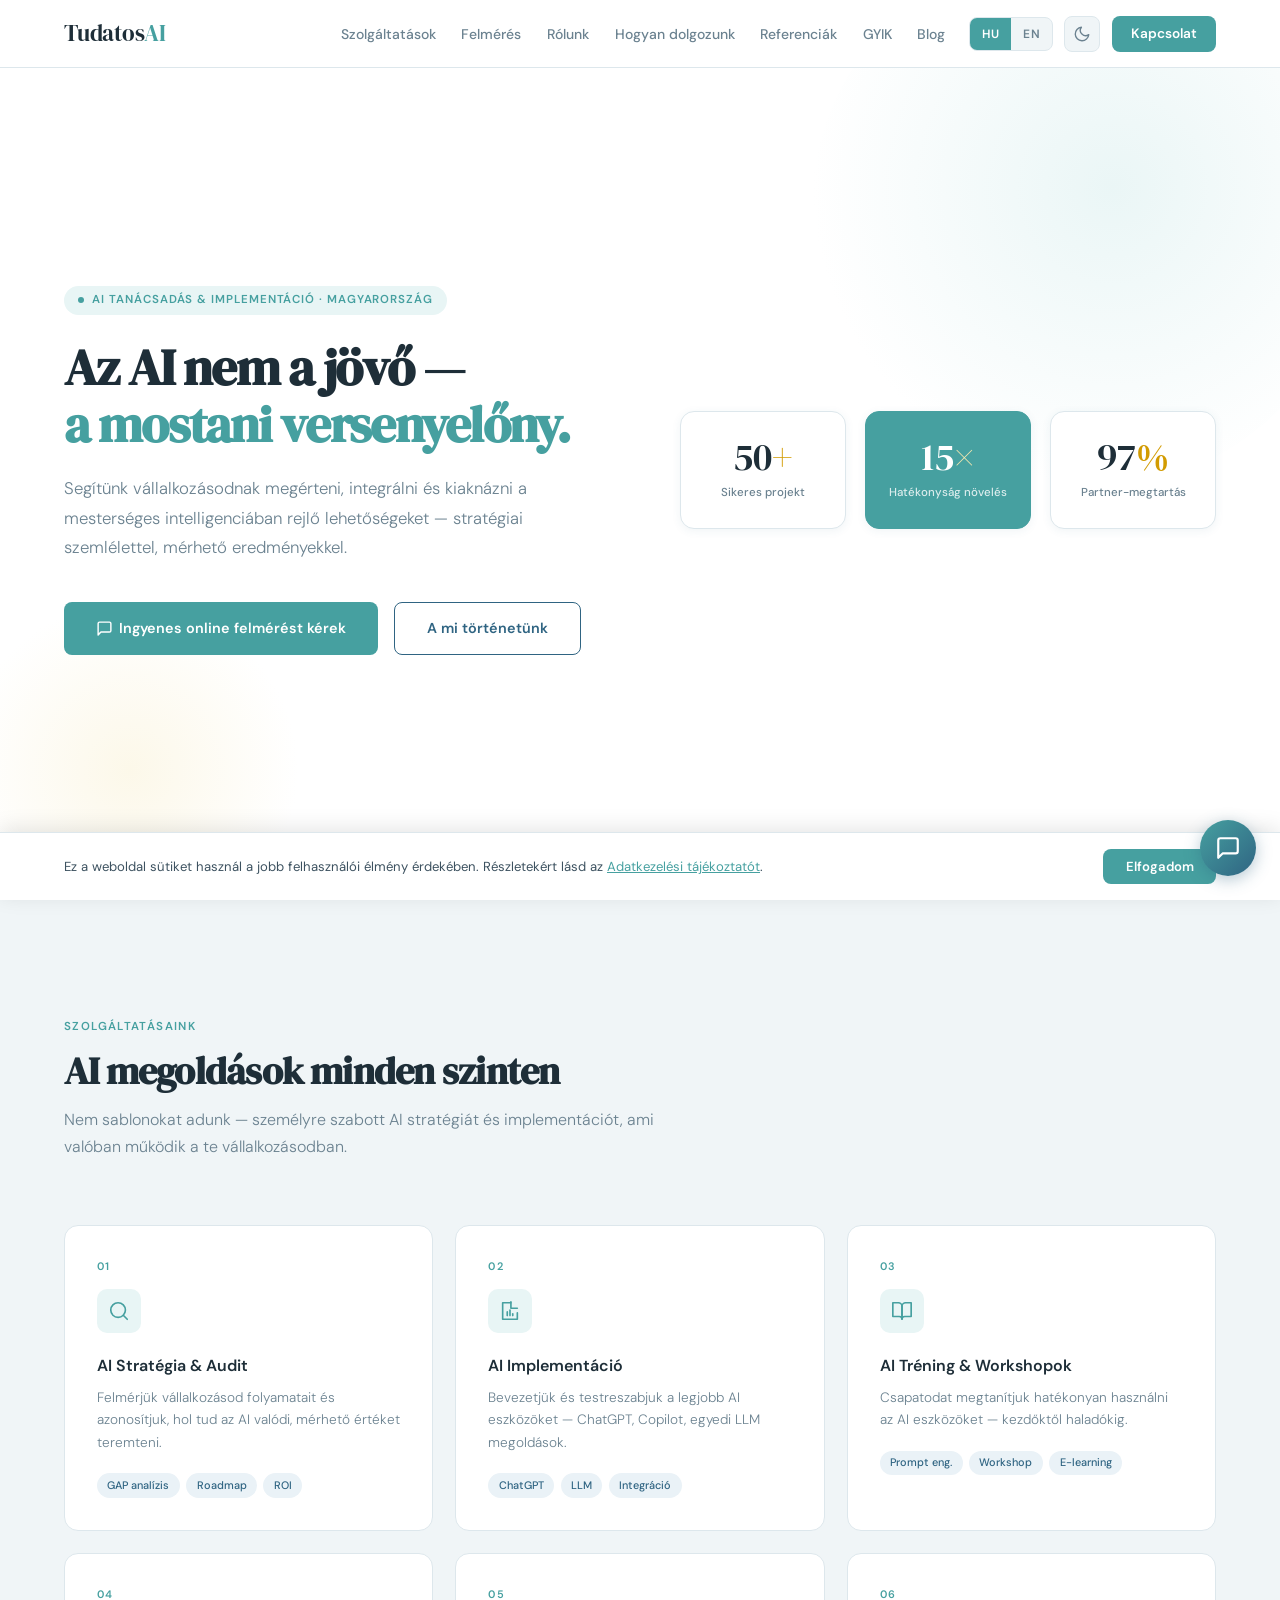
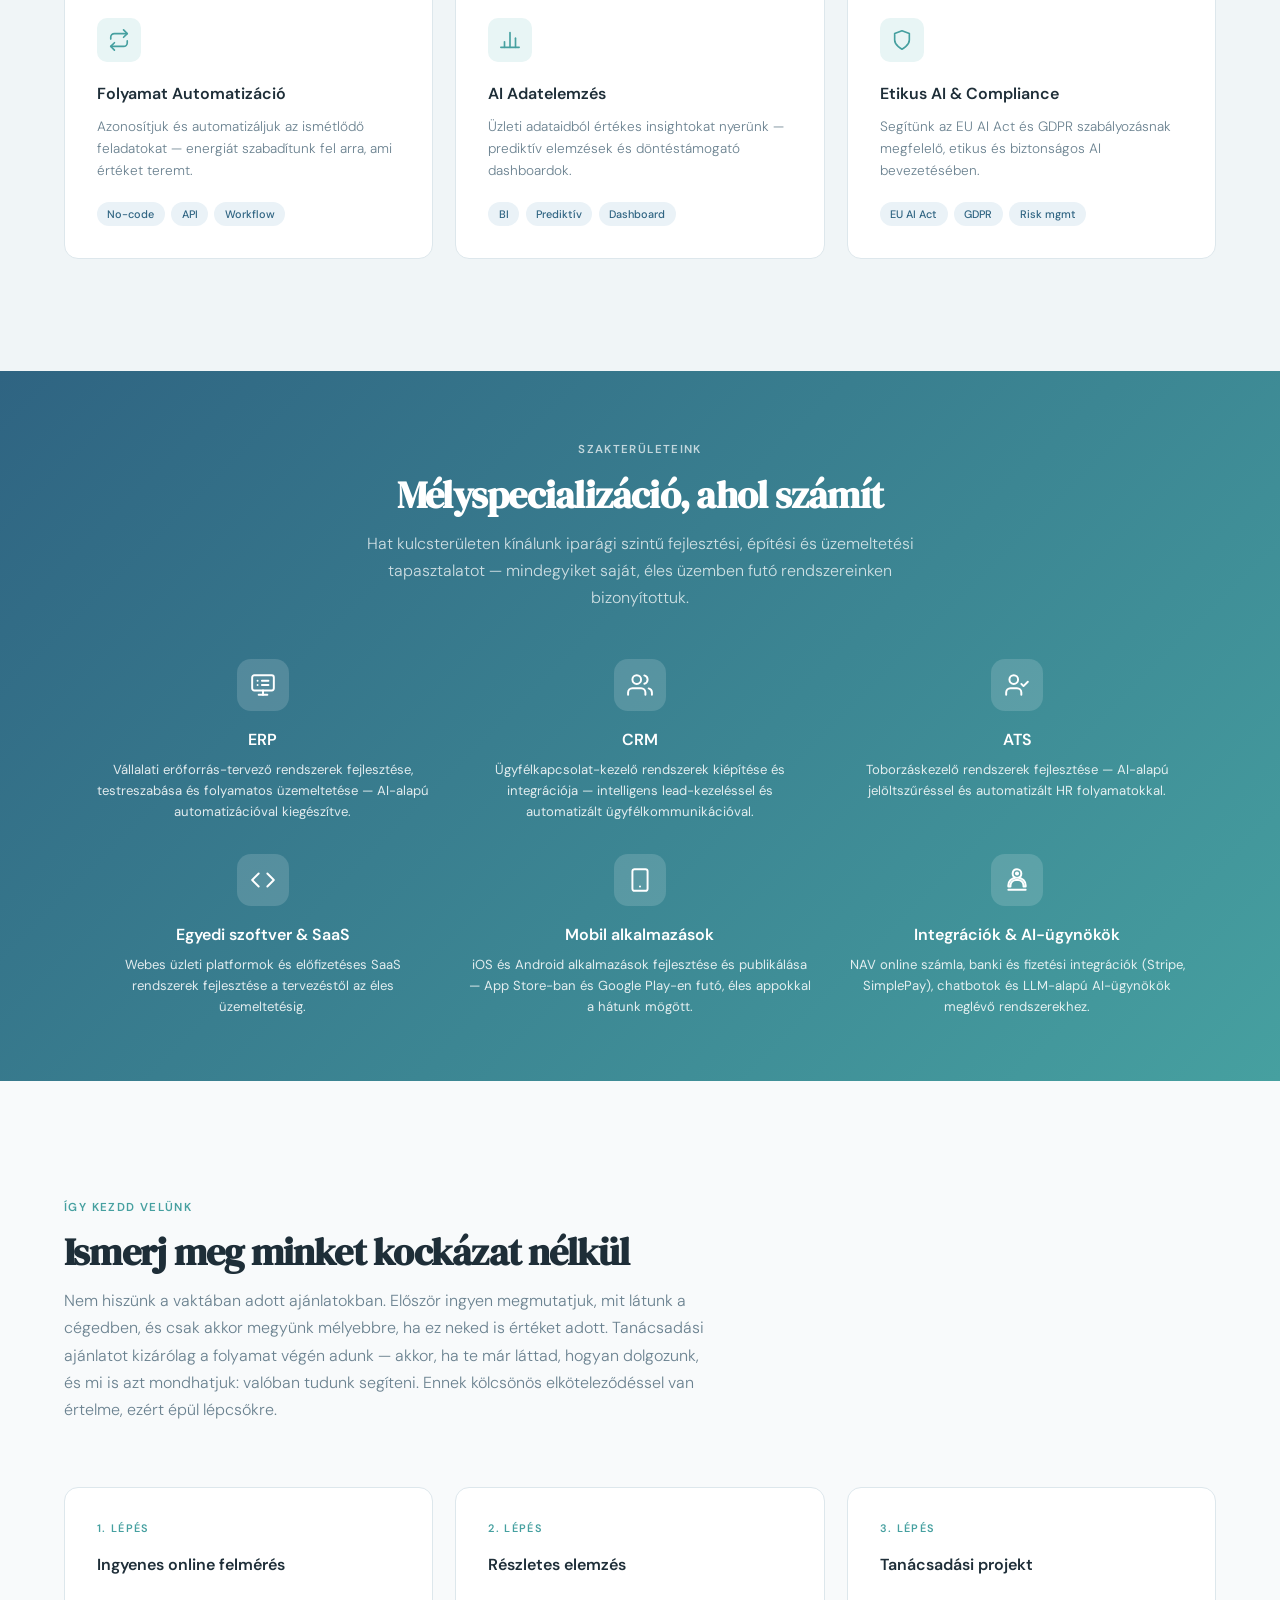
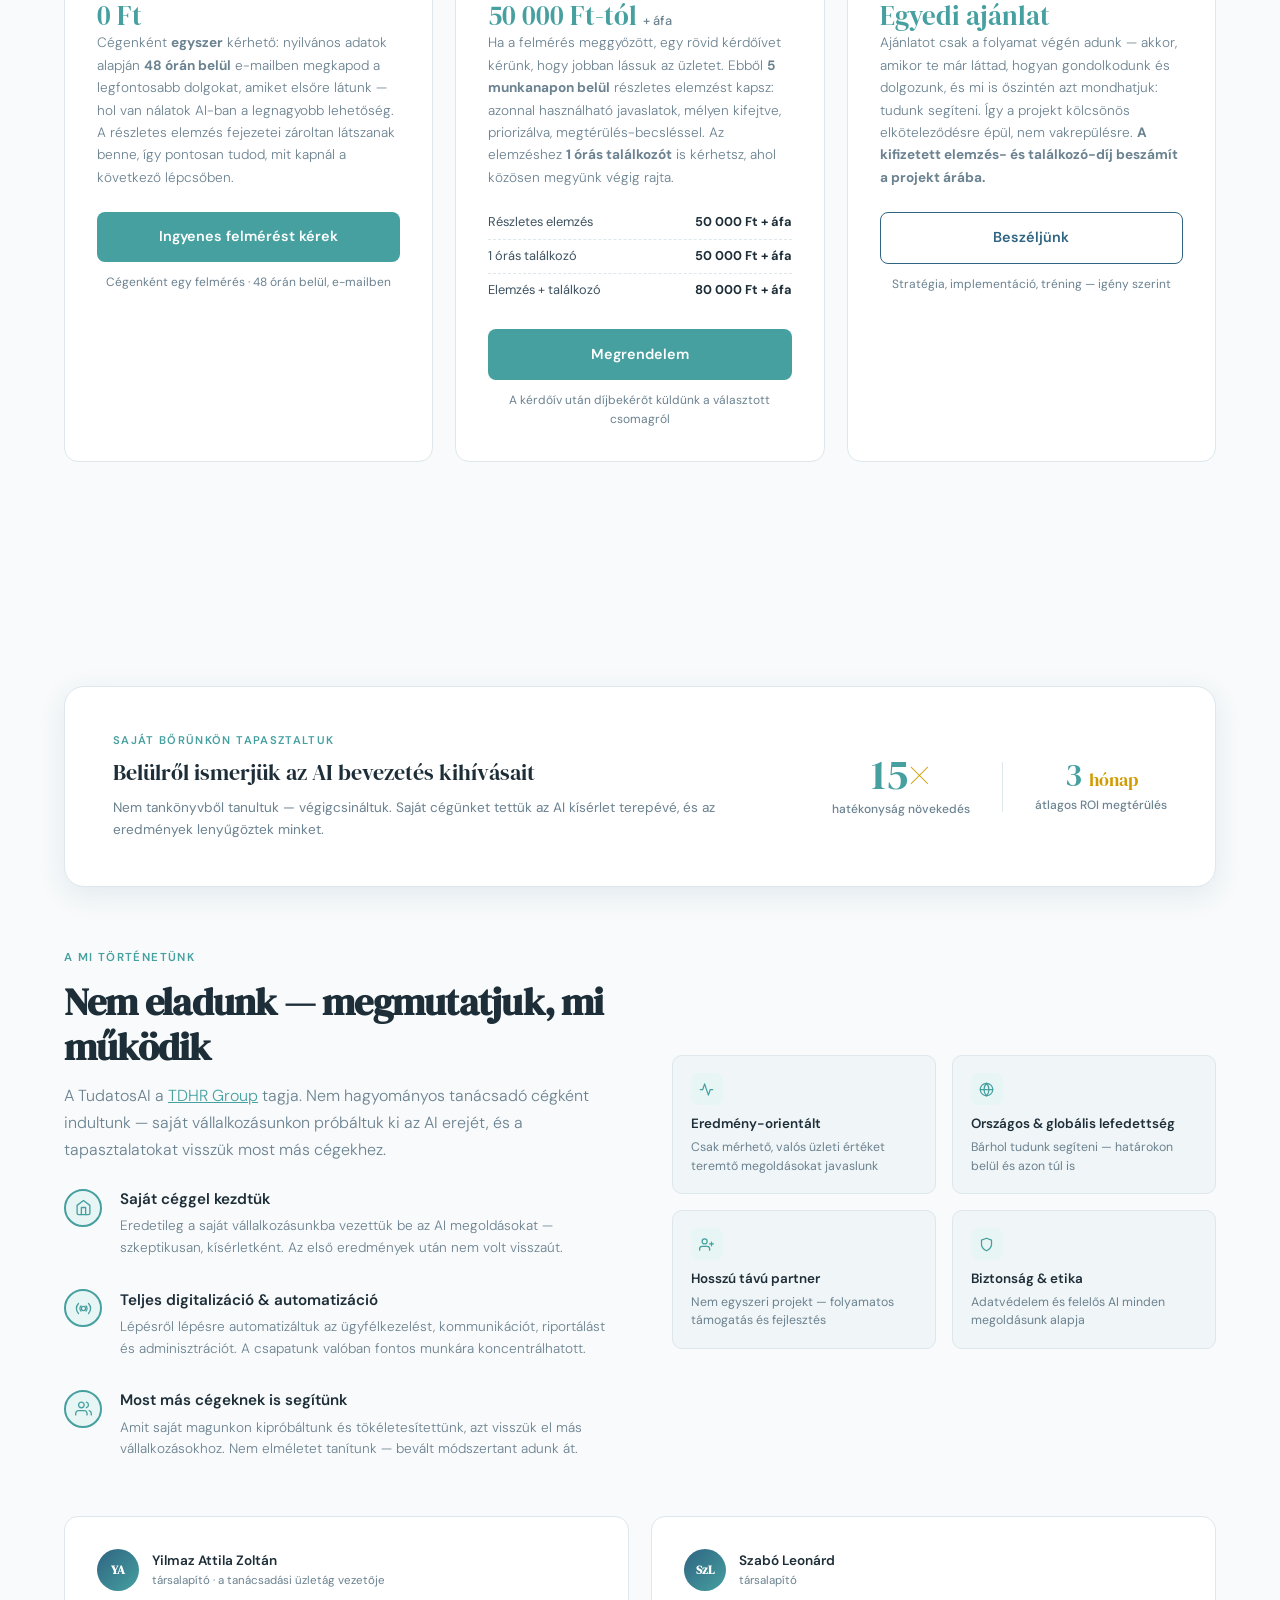
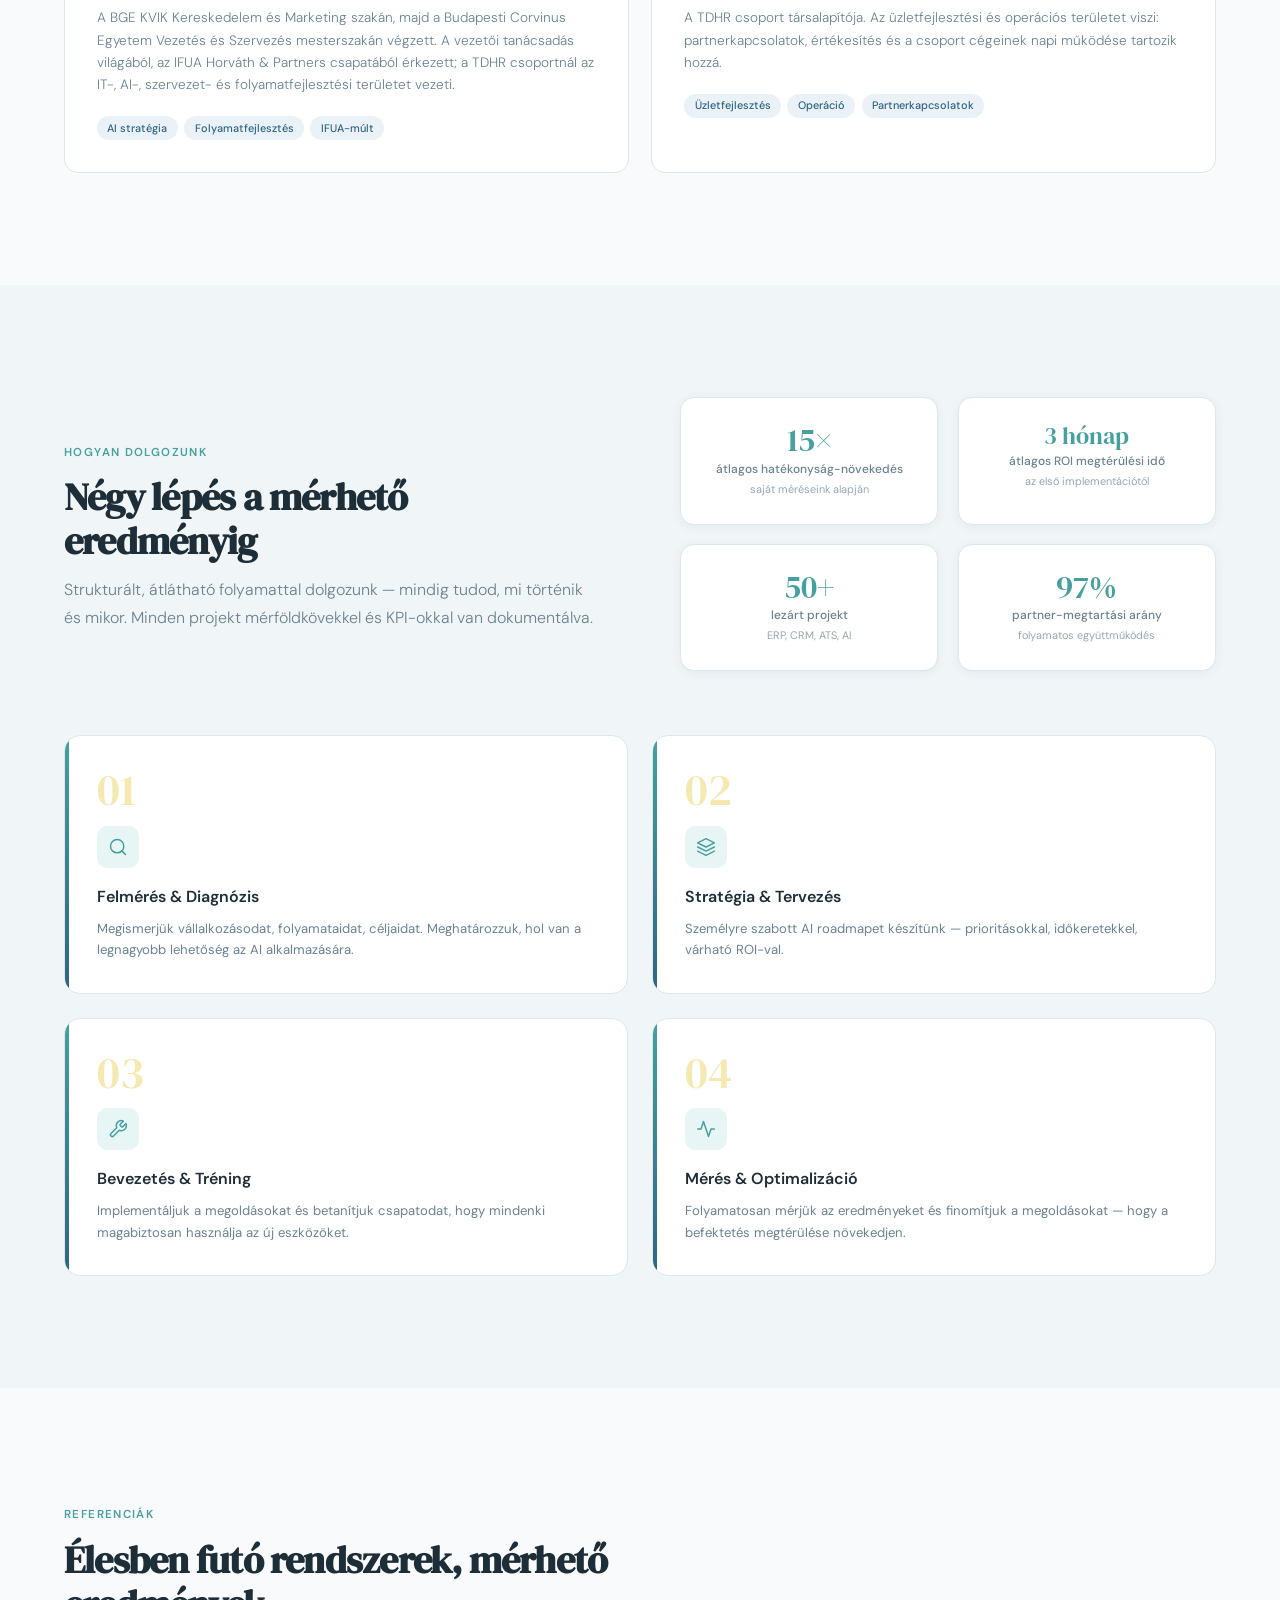
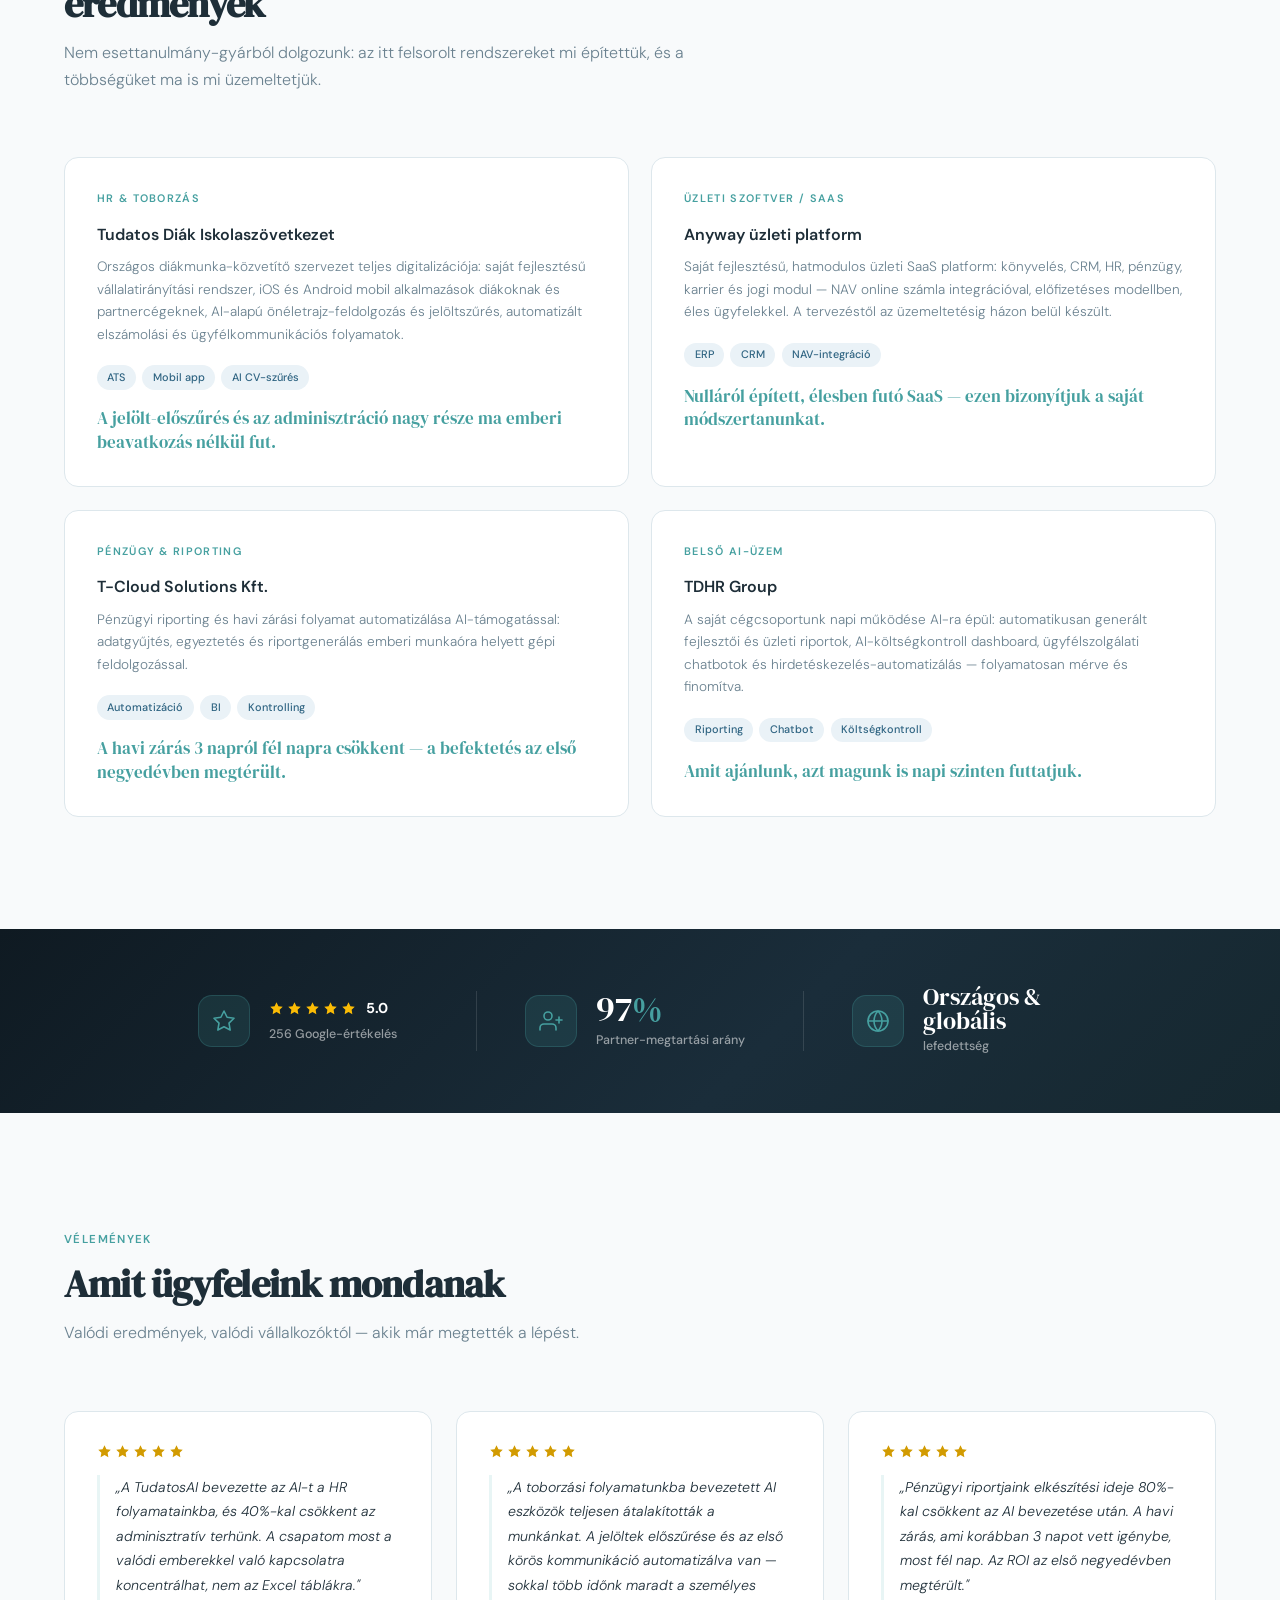
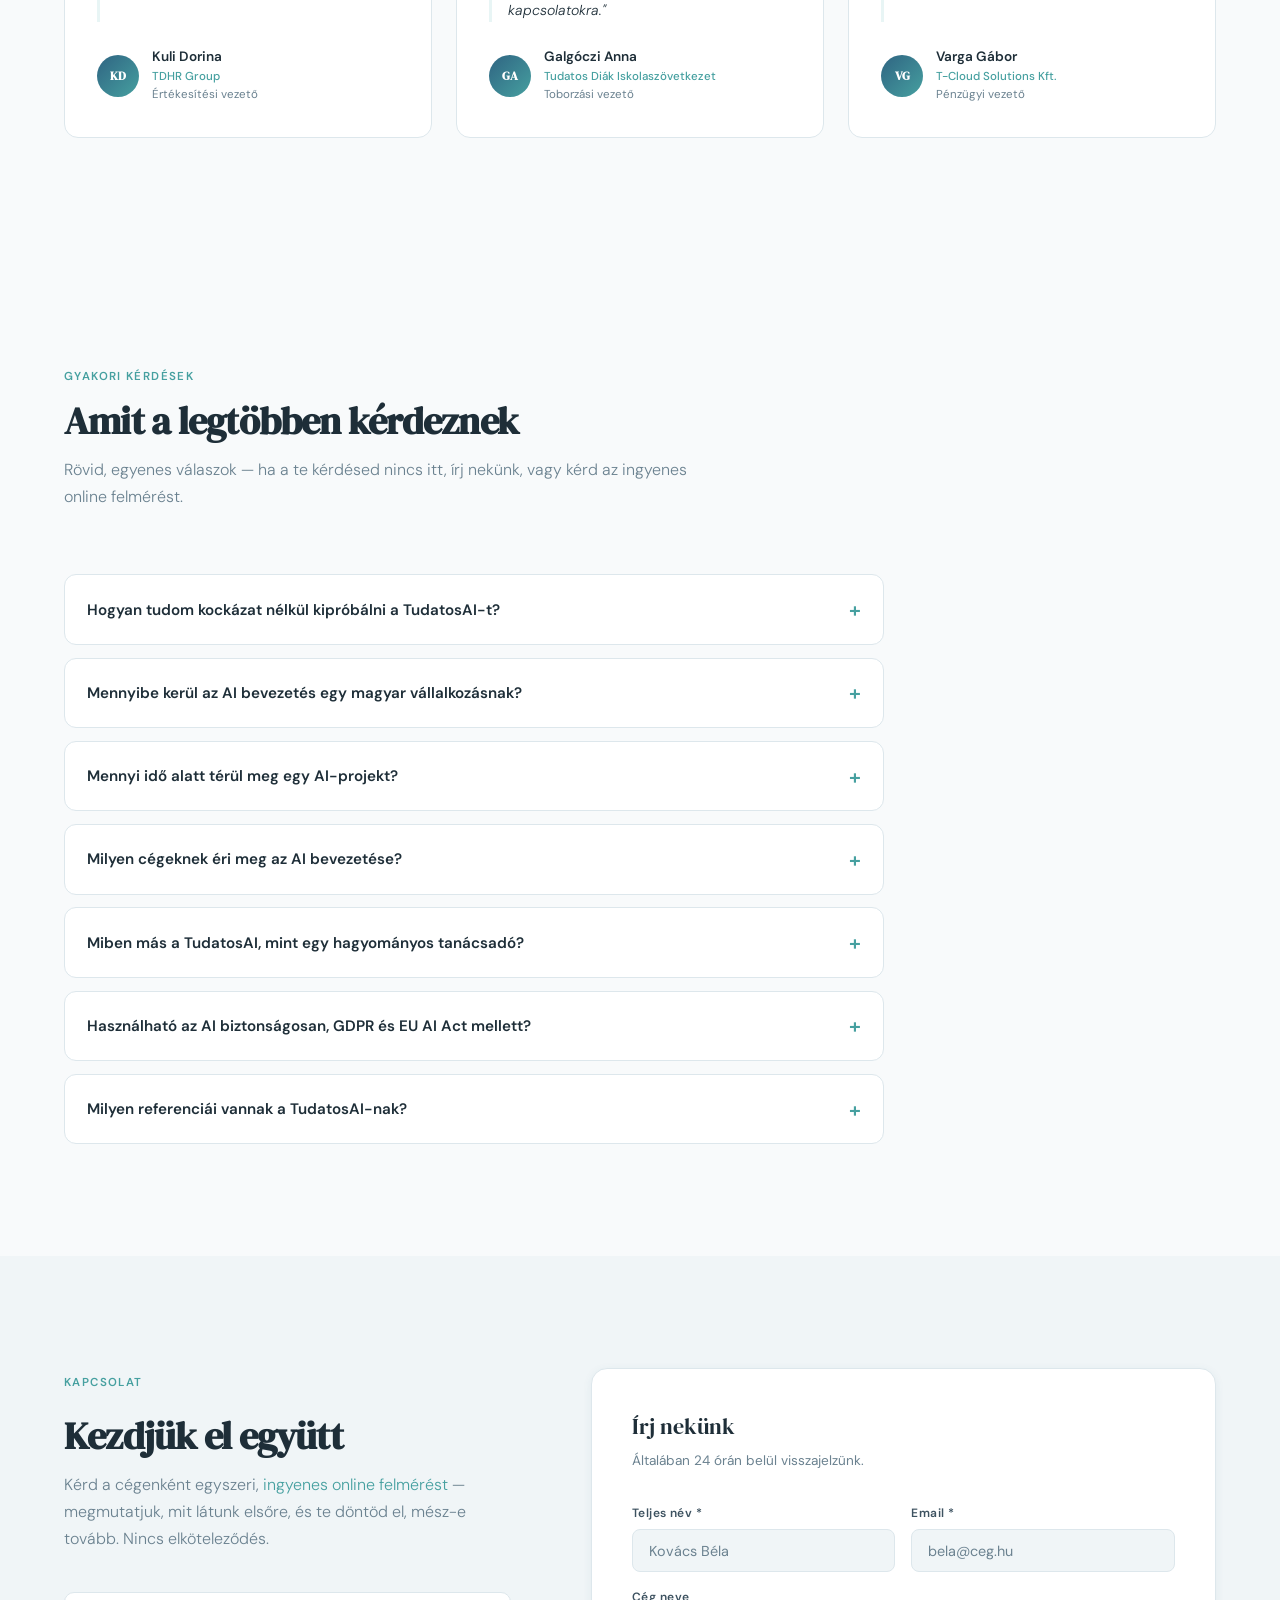
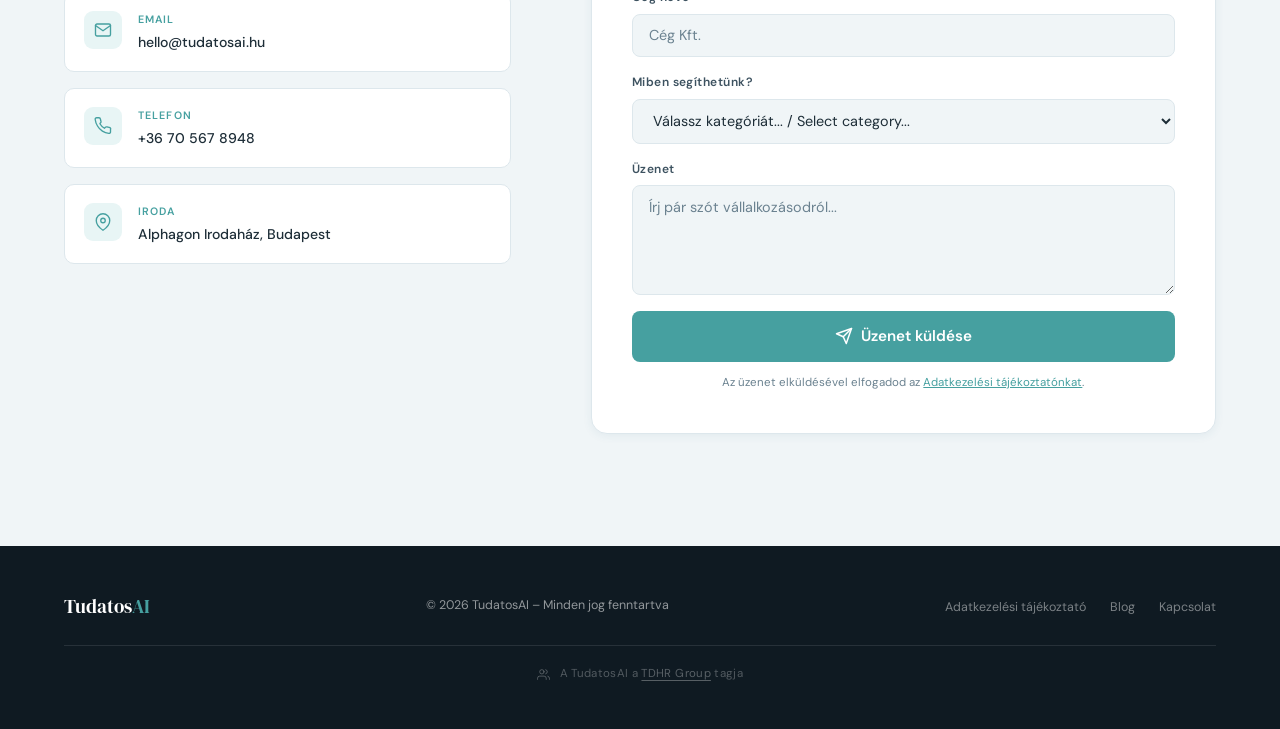
==== commit a9514657: "Rework funnel: single free online assessment, analysis + meeting, mutual-commitment gate - No free c" ====
--- a/index.html
+++ b/index.html
@@ -11,7 +11,7 @@
 <meta charset="UTF-8">
 <meta name="viewport" content="width=device-width, initial-scale=1.0">
 <title>AI tanácsadás és AI bevezetés vállalkozásoknak | TudatosAI – TDHR Group</title>
-<meta name="description" content="AI stratégia és audit, folyamatautomatizálás, egyedi AI- és szoftverfejlesztés (ERP, CRM, ATS, mobil app), tréning magyar vállalkozásoknak. Saját, éles üzemben futó rendszereken bizonyított módszertan, mérhető ROI. Ingyenes első konzultáció.">
+<meta name="description" content="AI stratégia és audit, folyamatautomatizálás, egyedi AI- és szoftverfejlesztés (ERP, CRM, ATS, mobil app), tréning magyar vállalkozásoknak. Saját, éles üzemben futó rendszereken bizonyított módszertan, mérhető ROI. Ingyenes online felmérés.">
 <meta name="keywords" content="AI tanácsadás, AI bevezetés, AI stratégia, AI audit, mesterséges intelligencia tanácsadás Magyarország, folyamatautomatizálás, AI automatizáció, egyedi szoftverfejlesztés, ERP, CRM, ATS, KKV AI, ChatGPT üzleti használat, TDHR Group">
 <link rel="canonical" href="https://tudatosai.hu/">
 <link rel="alternate" hreflang="hu" href="https://tudatosai.hu/">
@@ -30,7 +30,7 @@
 <!-- Twitter Card -->
 <meta name="twitter:card" content="summary_large_image">
 <meta name="twitter:title" content="TudatosAI – AI Bevezetés & Tanácsadás">
-<meta name="twitter:description" content="AI stratégia, implementáció és tréning magyar vállalkozásoknak. Ingyenes konzultáció.">
+<meta name="twitter:description" content="AI stratégia, implementáció és tréning magyar vállalkozásoknak. Ingyenes online felmérés.">
 <meta name="twitter:image" content="https://tudatosai.hu/og-image.jpg">
 <!-- Google Search Console verification (replace content with your verification code) -->
 <meta name="google-site-verification" content="Iu2fOdT6gBh4CmsN5R7050DQouybcCFON0oURmyz8Fw">
@@ -87,10 +87,10 @@
   "@type": "OfferCatalog",
   "name": "TudatosAI szolgáltatások",
   "itemListElement": [
-    {"@type": "Offer", "price": "0", "priceCurrency": "HUF", "itemOffered": {"@type": "Service", "name": "Ingyenes AI mini-audit", "description": "Az átfogó AI-riport vezetői összefoglalója ingyen, 48 órán belül e-mailben, nyilvános cégadatok alapján — a részletes fejezetek zároltan látszanak."}},
-    {"@type": "Offer", "price": "50000", "priceCurrency": "HUF", "itemOffered": {"@type": "Service", "name": "Átfogó AI-riport", "description": "Kérdőív alapján készülő átfogó riport 5 munkanapon belül: priorizált AI-lehetőséglista megtérülés-becsléssel, eszközjavaslatokkal és 90 napos akciótervvel. A díj beszámít egy későbbi tanácsadási projektbe."}},
-    {"@type": "Offer", "price": "50000", "priceCurrency": "HUF", "itemOffered": {"@type": "Service", "name": "1 órás AI-konzultáció", "description": "Egyórás online konzultáció a cég AI-lehetőségeiről. A díj beszámít egy későbbi tanácsadási projektbe."}},
-    {"@type": "Offer", "price": "80000", "priceCurrency": "HUF", "itemOffered": {"@type": "Service", "name": "Átfogó AI-riport + 1 órás konzultáció", "description": "A riport és a konzultáció együtt, kedvezményes csomagáron."}},
+    {"@type": "Offer", "price": "0", "priceCurrency": "HUF", "itemOffered": {"@type": "Service", "name": "Ingyenes online felmérés", "description": "Cégenként egyszeri, ingyenes online felmérés nyilvános adatok alapján, 48 órán belül e-mailben: a legfontosabb dolgok, amiket elsőre látunk — a részletes elemzés fejezetei zároltan látszanak."}},
+    {"@type": "Offer", "price": "50000", "priceCurrency": "HUF", "itemOffered": {"@type": "Service", "name": "Részletes AI-elemzés", "description": "Rövid kérdőív alapján készülő részletes elemzés 5 munkanapon belül: azonnal használható, mélyen kifejtett javaslatok, priorizálva, megtérülés-becsléssel. A díj beszámít egy későbbi tanácsadási projektbe."}},
+    {"@type": "Offer", "price": "50000", "priceCurrency": "HUF", "itemOffered": {"@type": "Service", "name": "1 órás találkozó", "description": "Egyórás online vagy személyes találkozó a cég AI-lehetőségeiről, a részletes elemzésre építve. A díj beszámít egy későbbi tanácsadási projektbe."}},
+    {"@type": "Offer", "price": "80000", "priceCurrency": "HUF", "itemOffered": {"@type": "Service", "name": "Részletes elemzés + 1 órás találkozó", "description": "Az elemzés és a találkozó együtt, kedvezményes csomagáron."}},
     {"@type": "Offer", "itemOffered": {"@type": "Service", "name": "AI Stratégia és Audit", "description": "Folyamatfelmérés, AI-lehetőségtérkép, megtérülés-alapú priorizálás és 12 hónapos bevezetési roadmap vállalkozásoknak."}},
     {"@type": "Offer", "itemOffered": {"@type": "Service", "name": "AI Implementáció", "description": "AI-eszközök bevezetése és testreszabása: ChatGPT, Claude, Copilot, egyedi LLM-alapú megoldások és chatbotok."}},
     {"@type": "Offer", "itemOffered": {"@type": "Service", "name": "Folyamatautomatizálás", "description": "Ismétlődő adminisztratív feladatok automatizálása: rendelés- és dokumentumfeldolgozás, ügyfélkommunikáció, riporting."}},
@@ -109,12 +109,12 @@
     {
       "@type": "Question",
       "name": "Hogyan tudom kockázat nélkül kipróbálni a TudatosAI-t?",
-      "acceptedAnswer": {"@type": "Answer", "text": "Három lépcsőben: először kérd az ingyenes AI mini-auditot — ez az átfogó riport vezetői összefoglalója, 48 órán belül e-mailben, a részletes fejezetek zároltan látszanak benne. Ha kell a többi is: az átfogó riport 50 000 Ft + áfa (5 munkanapon belül), az 1 órás konzultáció szintén 50 000 Ft + áfa, a kettő együtt 80 000 Ft + áfa. Ha ez alapján közösen dolgoznánk, a kifizetett díjak beszámítanak a tanácsadási projekt árába."}
+      "acceptedAnswer": {"@type": "Answer", "text": "Lépcsőzetesen. Először kérd a cégenként egyszeri, ingyenes online felmérést — 48 órán belül e-mailben megkapod, mit látunk elsőre; a részletes fejezetek zároltan látszanak. Ha mélyebb kép kell: a részletes elemzés 50 000 Ft + áfa (rövid kérdőív után, 5 munkanapon belül), az 1 órás találkozó szintén 50 000 Ft + áfa, a kettő együtt 80 000 Ft + áfa. Tanácsadási ajánlatot csak ezután adunk — akkor, ha te már láttad, hogyan dolgozunk, és mi is azt mondhatjuk, hogy tudunk segíteni; a kifizetett díjak ilyenkor beszámítanak a projekt árába."}
     },
     {
       "@type": "Question",
       "name": "Mennyibe kerül az AI bevezetés egy magyar vállalkozásnak?",
-      "acceptedAnswer": {"@type": "Answer", "text": "Az első konzultáció ingyenes. Egy vezetői AI-workshop és gyorsaudit jellemzően néhány százezer forintból megvan, egy teljes AI-stratégia és audit pár millió forintos, fix áras projekt, az automatizációs pilotok pedig terjedelemtől függően árazódnak. A pontos árat mindig a cég méretéhez és céljaihoz szabjuk."}
+      "acceptedAnswer": {"@type": "Answer", "text": "Az online felmérés ingyenes, cégenként egyszer kérhető. A részletes elemzés 50 000 Ft + áfa, az 1 órás találkozó szintén 50 000 Ft + áfa, a kettő együtt 80 000 Ft + áfa. Egy teljes AI-stratégia és audit pár millió forintos, fix áras projekt, az automatizációs pilotok terjedelemtől függően árazódnak. A pontos árat mindig a cég méretéhez és céljaihoz szabjuk."}
     },
     {
       "@type": "Question",
@@ -531,7 +531,7 @@
   <a href="#" class="logo">Tudatos<em>AI</em></a>
   <ul class="nav-links">
     <li><a href="#services"><span class="lang-hu">Szolgáltatások</span><span class="lang-en">Services</span></a></li>
-    <li><a href="#audit"><span class="lang-hu">AI Audit</span><span class="lang-en">AI Audit</span></a></li>
+    <li><a href="#audit"><span class="lang-hu">Felmérés</span><span class="lang-en">Assessment</span></a></li>
     <li><a href="#about"><span class="lang-hu">Rólunk</span><span class="lang-en">About</span></a></li>
     <li><a href="#process"><span class="lang-hu">Hogyan dolgozunk</span><span class="lang-en">Our Process</span></a></li>
     <li><a href="#references"><span class="lang-hu">Referenciák</span><span class="lang-en">References</span></a></li>
@@ -554,7 +554,7 @@
 
 <div class="mobile-nav" id="mobileNav">
   <a href="#services" onclick="closeMobileNav()"><span class="lang-hu">Szolgáltatások</span><span class="lang-en">Services</span></a>
-  <a href="#audit" onclick="closeMobileNav()">AI Audit</a>
+  <a href="#audit" onclick="closeMobileNav()"><span class="lang-hu">Felmérés</span><span class="lang-en">Assessment</span></a>
   <a href="#about" onclick="closeMobileNav()"><span class="lang-hu">Rólunk</span><span class="lang-en">About</span></a>
   <a href="#process" onclick="closeMobileNav()"><span class="lang-hu">Hogyan dolgozunk</span><span class="lang-en">Our Process</span></a>
   <a href="#references" onclick="closeMobileNav()"><span class="lang-hu">Referenciák</span><span class="lang-en">References</span></a>
@@ -583,8 +583,8 @@
       <div class="hero-actions">
         <a href="#contact" class="btn-fill">
           <svg viewBox="0 0 24 24" width="17" height="17" fill="none" stroke="currentColor" stroke-width="2" stroke-linecap="round" stroke-linejoin="round"><path d="M21 15a2 2 0 0 1-2 2H7l-4 4V5a2 2 0 0 1 2-2h14a2 2 0 0 1 2 2z"/></svg>
-          <span class="lang-hu">Első ingyenes konzultációt kérek</span>
-          <span class="lang-en">Request a free consultation</span>
+          <span class="lang-hu">Ingyenes online felmérést kérek</span>
+          <span class="lang-en">Request a free online assessment</span>
         </a>
         <a href="#about" class="btn-outline">
           <span class="lang-hu">A mi történetünk</span>
@@ -738,38 +738,38 @@
     <span class="section-eyebrow lang-hu">Így kezdd velünk</span>
     <span class="section-eyebrow lang-en">How to start</span>
     <h2 class="section-title"><span class="lang-hu">Ismerj meg minket kockázat nélkül</span><span class="lang-en">Get to know us risk-free</span></h2>
-    <p class="section-desc lang-hu">Nem kell rögtön nagy projektbe vágni: három lépcsőben ismerheted meg, hogyan dolgozunk — az első lépés ingyenes, a második fix áras. Mire projektre kerül a sor, mindkét fél pontosan tudja, mire számíthat.</p>
-    <p class="section-desc lang-en">No need to jump into a big project: get to know how we work in three steps — the first is free, the second fixed-price. By the time a project starts, both sides know exactly what to expect.</p>
+    <p class="section-desc lang-hu">Nem hiszünk a vaktában adott ajánlatokban. Először ingyen megmutatjuk, mit látunk a cégedben, és csak akkor megyünk mélyebbre, ha ez neked is értéket adott. Tanácsadási ajánlatot kizárólag a folyamat végén adunk — akkor, ha te már láttad, hogyan dolgozunk, és mi is azt mondhatjuk: valóban tudunk segíteni. Ennek kölcsönös elköteleződéssel van értelme, ezért épül lépcsőkre.</p>
+    <p class="section-desc lang-en">We don't believe in proposals made blind. First we show you, for free, what we see in your company — and we only go deeper if that gave you real value. We make a consulting proposal only at the end of this process: once you've seen how we work, and we can honestly say we can help. It only makes sense with mutual commitment — that's why it's built in steps.</p>
   </div>
   <div class="services-grid">
     <div class="svc-card audit-card reveal">
       <div class="svc-num lang-hu">1. lépés</div>
       <div class="svc-num lang-en">Step 1</div>
-      <div class="svc-title lang-hu">Ingyenes AI mini-audit</div>
-      <div class="svc-title lang-en">Free AI mini-audit</div>
+      <div class="svc-title lang-hu">Ingyenes online felmérés</div>
+      <div class="svc-title lang-en">Free online assessment</div>
       <div class="audit-price">0 Ft</div>
-      <p class="svc-desc lang-hu">Kérd ingyen az átfogó riport <strong>vezetői összefoglalóját</strong>: nyilvános cégadatok alapján <strong>48 órán belül</strong> e-mailben megkapod, hol látjuk nálatok a legnagyobb AI-lehetőségeket. A részletes fejezetek zároltan látszanak benne — így pontosan tudod, mit kapnál a teljes riportban, mielőtt egy forintot is fizetnél.</p>
-      <p class="svc-desc lang-en">Get the <strong>executive summary</strong> of the full report for free: based on public company data, within <strong>48 hours</strong> you receive by email where we see your biggest AI opportunities. The detailed chapters appear locked — so you know exactly what the full report would give you before paying a forint.</p>
-      <a href="#contact" class="btn-fill audit-cta" onclick="var s=document.getElementById('fservice');if(s)s.value='Ingyenes AI mini-audit';">
-        <span class="lang-hu">Mini-auditot kérek</span>
-        <span class="lang-en">Request mini-audit</span>
+      <p class="svc-desc lang-hu">Cégenként <strong>egyszer</strong> kérhető: nyilvános adatok alapján <strong>48 órán belül</strong> e-mailben megkapod a legfontosabb dolgokat, amiket elsőre látunk — hol van nálatok AI-ban a legnagyobb lehetőség. A részletes elemzés fejezetei zároltan látszanak benne, így pontosan tudod, mit kapnál a következő lépcsőben.</p>
+      <p class="svc-desc lang-en">Available <strong>once per company</strong>: based on public data, within <strong>48 hours</strong> you get by email the most important things we see at first sight — where your biggest AI opportunity lies. The detailed analysis chapters appear locked, so you know exactly what the next step would give you.</p>
+      <a href="#contact" class="btn-fill audit-cta" onclick="var s=document.getElementById('fservice');if(s)s.value='Ingyenes online felmérés';">
+        <span class="lang-hu">Ingyenes felmérést kérek</span>
+        <span class="lang-en">Request free assessment</span>
       </a>
-      <p class="audit-note lang-hu">48 órán belül, e-mailben</p>
-      <p class="audit-note lang-en">Within 48 hours, by email</p>
+      <p class="audit-note lang-hu">Cégenként egy felmérés · 48 órán belül, e-mailben</p>
+      <p class="audit-note lang-en">One per company · within 48 hours, by email</p>
     </div>
     <div class="svc-card audit-card reveal" style="transition-delay:.1s">
       <div class="svc-num lang-hu">2. lépés</div>
       <div class="svc-num lang-en">Step 2</div>
-      <div class="svc-title lang-hu">Átfogó riport &amp; konzultáció</div>
-      <div class="svc-title lang-en">Full report &amp; consultation</div>
+      <div class="svc-title lang-hu">Részletes elemzés</div>
+      <div class="svc-title lang-en">In-depth analysis</div>
       <div class="audit-price lang-hu">50 000 Ft-tól <small>+ áfa</small></div>
       <div class="audit-price lang-en">From HUF 50,000 <small>+ VAT</small></div>
-      <p class="svc-desc lang-hu">Ha az összefoglaló meggyőzött, egy rövid kérdőív után <strong>5 munkanapon belül</strong> megkapod a teljes riportot: priorizált AI-lehetőséglista megtérülés-becsléssel, eszközjavaslatokkal és 90 napos akciótervvel. Kérhetsz mellé — vagy helyette — <strong>1 órás konzultációt</strong> is.</p>
-      <p class="svc-desc lang-en">If the summary convinced you, fill in a short questionnaire and within <strong>5 working days</strong> you get the full report: prioritised AI opportunities with ROI estimates, tool recommendations and a 90-day action plan. You can also add — or choose instead — a <strong>1-hour consultation</strong>.</p>
+      <p class="svc-desc lang-hu">Ha a felmérés meggyőzött, egy rövid kérdőívet kérünk, hogy jobban lássuk az üzletet. Ebből <strong>5 munkanapon belül</strong> részletes elemzést kapsz: azonnal használható javaslatok, mélyen kifejtve, priorizálva, megtérülés-becsléssel. Az elemzéshez <strong>1 órás találkozót</strong> is kérhetsz, ahol közösen megyünk végig rajta.</p>
+      <p class="svc-desc lang-en">If the assessment convinced you, we ask for a short questionnaire so we can see your business properly. From that, within <strong>5 working days</strong>, you get an in-depth analysis: immediately usable recommendations, explained in depth, prioritised, with ROI estimates. You can also book a <strong>1-hour meeting</strong> to walk through it together.</p>
       <ul class="audit-opts">
-        <li><span class="lang-hu">Átfogó AI-riport</span><span class="lang-en">Full AI report</span><b>50 000 Ft + áfa</b></li>
-        <li><span class="lang-hu">1 órás konzultáció</span><span class="lang-en">1-hour consultation</span><b>50 000 Ft + áfa</b></li>
-        <li><span class="lang-hu">Riport + konzultáció</span><span class="lang-en">Report + consultation</span><b>80 000 Ft + áfa</b></li>
+        <li><span class="lang-hu">Részletes elemzés</span><span class="lang-en">In-depth analysis</span><b>50 000 Ft + áfa</b></li>
+        <li><span class="lang-hu">1 órás találkozó</span><span class="lang-en">1-hour meeting</span><b>50 000 Ft + áfa</b></li>
+        <li><span class="lang-hu">Elemzés + találkozó</span><span class="lang-en">Analysis + meeting</span><b>80 000 Ft + áfa</b></li>
       </ul>
       <a href="/audit.html" class="btn-fill audit-cta">
         <span class="lang-hu">Megrendelem</span>
@@ -783,10 +783,10 @@
       <div class="svc-num lang-en">Step 3</div>
       <div class="svc-title lang-hu">Tanácsadási projekt</div>
       <div class="svc-title lang-en">Consulting project</div>
-      <div class="audit-price lang-hu">Egyedi árazás</div>
-      <div class="audit-price lang-en">Custom pricing</div>
-      <p class="svc-desc lang-hu">Ha a riport alapján közösen dolgoznánk, a projekt már ismerős terepen indul: te láttad, hogyan gondolkodunk, mi ismerjük a folyamataidat. <strong>A kifizetett riport- és konzultációs díj beszámít a projekt árába.</strong></p>
-      <p class="svc-desc lang-en">If the report leads to working together, the project starts on familiar ground: you've seen how we think, we know your processes. <strong>Report and consultation fees already paid are credited towards the project.</strong></p>
+      <div class="audit-price lang-hu">Egyedi ajánlat</div>
+      <div class="audit-price lang-en">Custom proposal</div>
+      <p class="svc-desc lang-hu">Ajánlatot csak a folyamat végén adunk — akkor, amikor te már láttad, hogyan gondolkodunk és dolgozunk, és mi is őszintén azt mondhatjuk: tudunk segíteni. Így a projekt kölcsönös elköteleződésre épül, nem vakrepülésre. <strong>A kifizetett elemzés- és találkozó-díj beszámít a projekt árába.</strong></p>
+      <p class="svc-desc lang-en">We make a proposal only at the end of this process — once you've seen how we think and work, and we can honestly say we can help. That way the project is built on mutual commitment, not a blind pitch. <strong>Analysis and meeting fees already paid are credited towards the project.</strong></p>
       <a href="#contact" class="btn-outline audit-cta">
         <span class="lang-hu">Beszéljünk</span>
         <span class="lang-en">Let's talk</span>
@@ -1186,22 +1186,22 @@
     <span class="section-eyebrow lang-hu">Gyakori kérdések</span>
     <span class="section-eyebrow lang-en">FAQ</span>
     <h2 class="section-title"><span class="lang-hu">Amit a legtöbben kérdeznek</span><span class="lang-en">What most people ask</span></h2>
-    <p class="section-desc lang-hu">Rövid, egyenes válaszok — ha a te kérdésed nincs itt, az ingyenes konzultáción megválaszoljuk.</p>
-    <p class="section-desc lang-en">Short, straight answers — if your question isn't here, we'll answer it in a free consultation.</p>
+    <p class="section-desc lang-hu">Rövid, egyenes válaszok — ha a te kérdésed nincs itt, írj nekünk, vagy kérd az ingyenes online felmérést.</p>
+    <p class="section-desc lang-en">Short, straight answers — if your question isn't here, write to us or request the free online assessment.</p>
   </div>
   <div class="faq-list reveal">
     <details class="faq-item">
       <summary><span class="lang-hu">Hogyan tudom kockázat nélkül kipróbálni a TudatosAI-t?</span><span class="lang-en">How can I try TudatosAI risk-free?</span></summary>
       <div class="faq-a">
-        <p class="lang-hu">Három lépcsőben: először kérd az <a href="#audit" style="color:var(--teal)">ingyenes AI mini-auditot</a> — ez az átfogó riport vezetői összefoglalója, 48 órán belül e-mailben, a részletes fejezetek zároltan látszanak benne. Ha kell a többi is: az átfogó riport <strong>50 000 Ft + áfa</strong> (5 munkanapon belül), az 1 órás konzultáció szintén <strong>50 000 Ft + áfa</strong>, a kettő együtt <strong>80 000 Ft + áfa</strong>. Ha ez alapján közösen dolgoznánk, a kifizetett díjak beszámítanak a tanácsadási projekt árába.</p>
-        <p class="lang-en">In three steps: first request the <a href="#audit" style="color:var(--teal)">free AI mini-audit</a> — the executive summary of the full report, by email within 48 hours, with the detailed chapters shown locked. If you want the rest: the full report is <strong>HUF 50,000 + VAT</strong> (within 5 working days), a 1-hour consultation is also <strong>HUF 50,000 + VAT</strong>, and both together cost <strong>HUF 80,000 + VAT</strong>. If it leads to working together, fees already paid are credited towards the consulting project.</p>
+        <p class="lang-hu">Lépcsőzetesen. Először kérd a cégenként egyszeri, <a href="#audit" style="color:var(--teal)">ingyenes online felmérést</a> — 48 órán belül e-mailben megkapod, mit látunk elsőre; a részletes fejezetek zároltan látszanak. Ha mélyebb kép kell: a részletes elemzés <strong>50 000 Ft + áfa</strong> (rövid kérdőív után, 5 munkanapon belül), az 1 órás találkozó szintén <strong>50 000 Ft + áfa</strong>, a kettő együtt <strong>80 000 Ft + áfa</strong>. Tanácsadási ajánlatot csak ezután adunk — akkor, ha te már láttad, hogyan dolgozunk, és mi is azt mondhatjuk, hogy tudunk segíteni; a kifizetett díjak ilyenkor beszámítanak a projekt árába.</p>
+        <p class="lang-en">Step by step. First request the once-per-company <a href="#audit" style="color:var(--teal)">free online assessment</a> — within 48 hours you get by email what we see at first sight; the detailed chapters appear locked. If you want the deeper picture: the in-depth analysis is <strong>HUF 50,000 + VAT</strong> (after a short questionnaire, within 5 working days), a 1-hour meeting is also <strong>HUF 50,000 + VAT</strong>, both together <strong>HUF 80,000 + VAT</strong>. We make a consulting proposal only after that — once you've seen how we work and we can say we can help; fees already paid are then credited towards the project.</p>
       </div>
     </details>
     <details class="faq-item">
       <summary><span class="lang-hu">Mennyibe kerül az AI bevezetés egy magyar vállalkozásnak?</span><span class="lang-en">How much does AI adoption cost for a Hungarian business?</span></summary>
       <div class="faq-a">
-        <p class="lang-hu">Az első konzultáció ingyenes. Egy vezetői AI-workshop és gyorsaudit jellemzően néhány százezer forintból megvan, egy teljes AI-stratégia és audit pár millió forintos, fix áras projekt, az automatizációs pilotok pedig terjedelemtől függően árazódnak. A pontos árat mindig a cég méretéhez és céljaihoz szabjuk.</p>
-        <p class="lang-en">The first consultation is free. An executive AI workshop with a quick audit typically costs a few hundred thousand forints, a full AI strategy and audit is a fixed-price project of a few million forints, and automation pilots are priced by scope. We always tailor pricing to your company's size and goals.</p>
+        <p class="lang-hu">Az online felmérés ingyenes, cégenként egyszer kérhető. A részletes elemzés <strong>50 000 Ft + áfa</strong>, az 1 órás találkozó szintén <strong>50 000 Ft + áfa</strong>, a kettő együtt <strong>80 000 Ft + áfa</strong>. Egy teljes AI-stratégia és audit pár millió forintos, fix áras projekt, az automatizációs pilotok terjedelemtől függően árazódnak. A pontos árat mindig a cég méretéhez és céljaihoz szabjuk.</p>
+        <p class="lang-en">The online assessment is free, once per company. The in-depth analysis is <strong>HUF 50,000 + VAT</strong>, the 1-hour meeting also <strong>HUF 50,000 + VAT</strong>, both together <strong>HUF 80,000 + VAT</strong>. A full AI strategy and audit is a fixed-price project of a few million forints, and automation pilots are priced by scope. We always tailor pricing to your company's size and goals.</p>
       </div>
     </details>
     <details class="faq-item">
@@ -1249,8 +1249,8 @@
       <span class="section-eyebrow lang-hu">Kapcsolat</span>
       <span class="section-eyebrow lang-en">Contact</span>
       <h2 class="section-title" style="margin-top:.5rem"><span class="lang-hu">Kezdjük el együtt</span><span class="lang-en">Let's start together</span></h2>
-      <p class="section-desc lang-hu">Egy ingyenes konzultációval kiderítjük, hol és hogyan segíthet az AI. Nincs elköteleződés — csak értékes megbeszélés.</p>
-      <p class="section-desc lang-en">A free consultation will reveal where and how AI can help. No commitment — just a valuable conversation.</p>
+      <p class="section-desc lang-hu">Kérd a cégenként egyszeri, <a href="#audit" style="color:var(--teal)">ingyenes online felmérést</a> — megmutatjuk, mit látunk elsőre, és te döntöd el, mész-e tovább. Nincs elköteleződés.</p>
+      <p class="section-desc lang-en">Request the once-per-company <a href="#audit" style="color:var(--teal)">free online assessment</a> — we show you what we see at first sight, and you decide whether to go further. No commitment.</p>
       <div class="contact-info-items">
         <div class="ci-item">
           <div class="ci-icon-wrap"><svg viewBox="0 0 24 24"><path d="M4 4h16c1.1 0 2 .9 2 2v12c0 1.1-.9 2-2 2H4c-1.1 0-2-.9-2-2V6c0-1.1.9-2 2-2z"/><polyline points="22,6 12,13 2,6"/></svg></div>
@@ -1304,7 +1304,7 @@
         <label class="form-label lang-en">How can we help?</label>
         <select id="fservice" class="form-select">
           <option value="">Válassz kategóriát... / Select category...</option>
-          <option>Ingyenes AI mini-audit</option>
+          <option>Ingyenes online felmérés</option>
           <option>AI Stratégia &amp; Audit</option>
           <option>AI Implementáció</option>
           <option>Tréning &amp; Workshop</option>
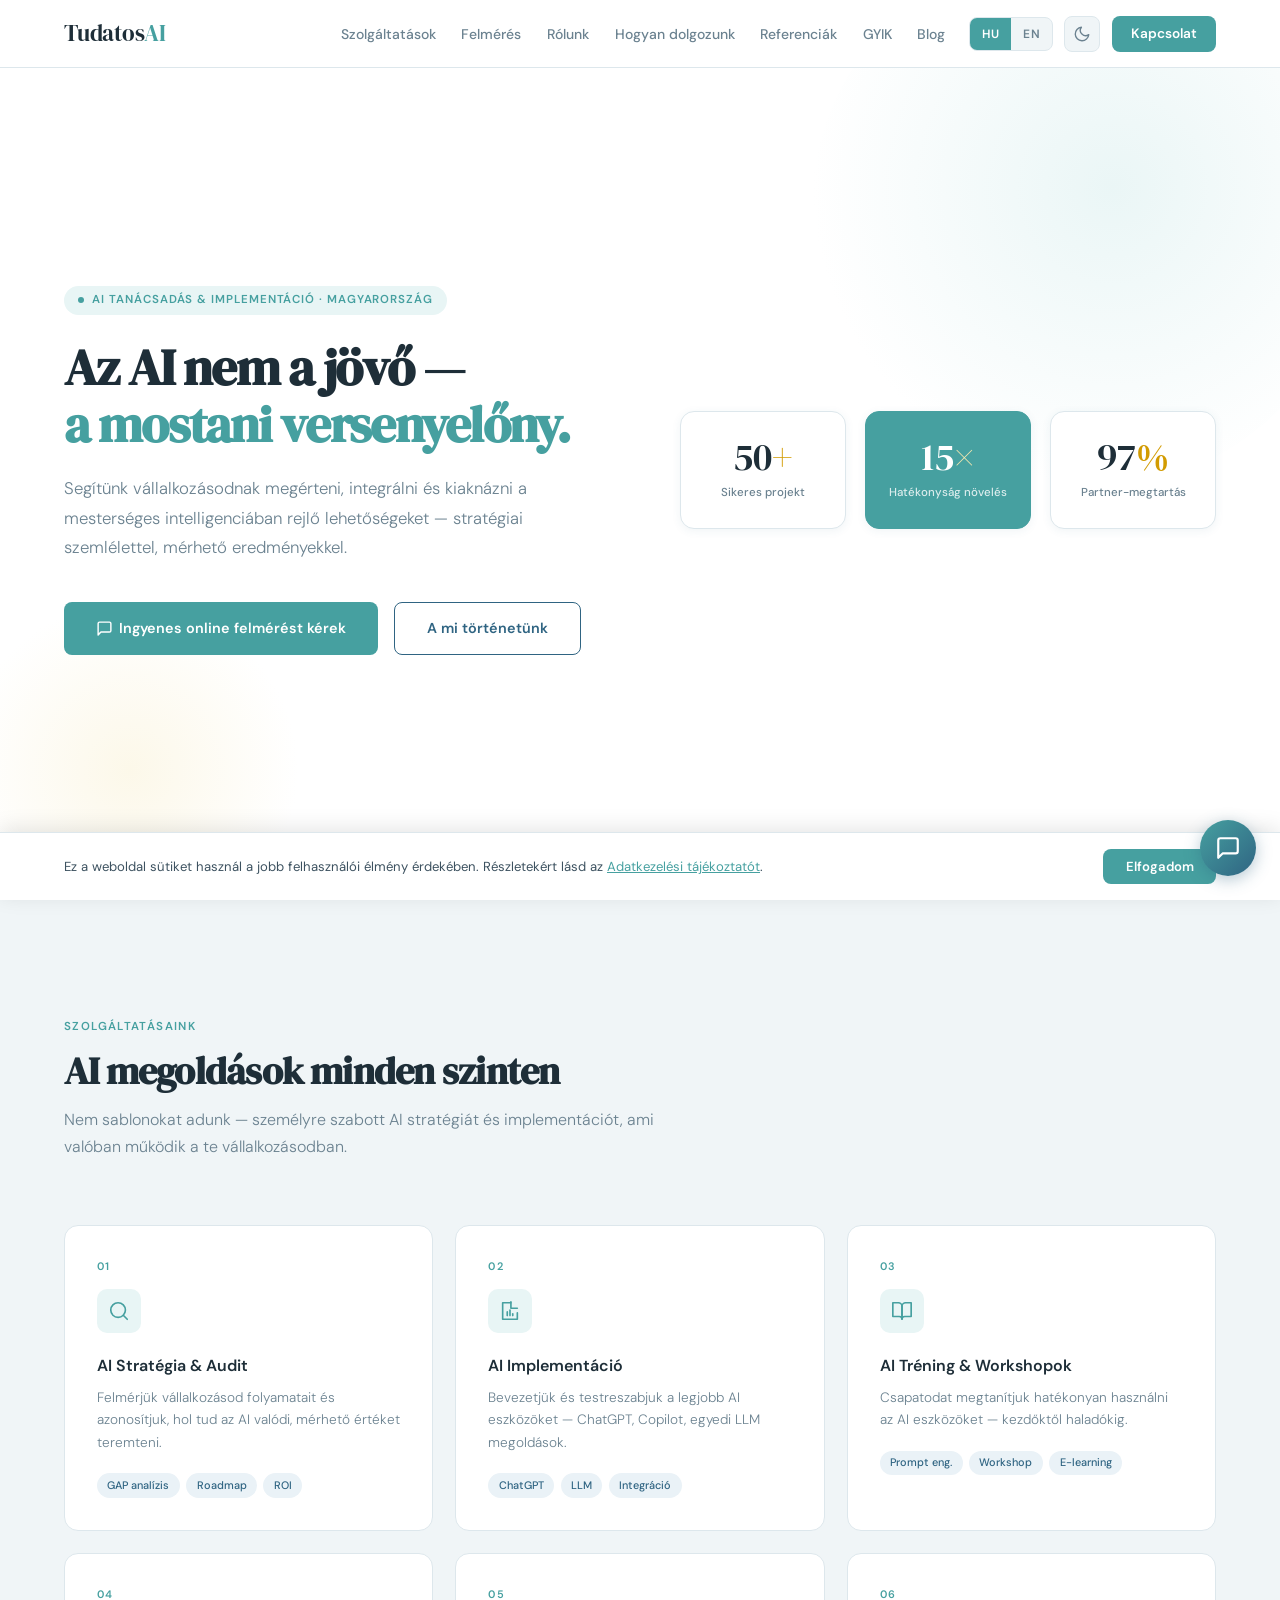
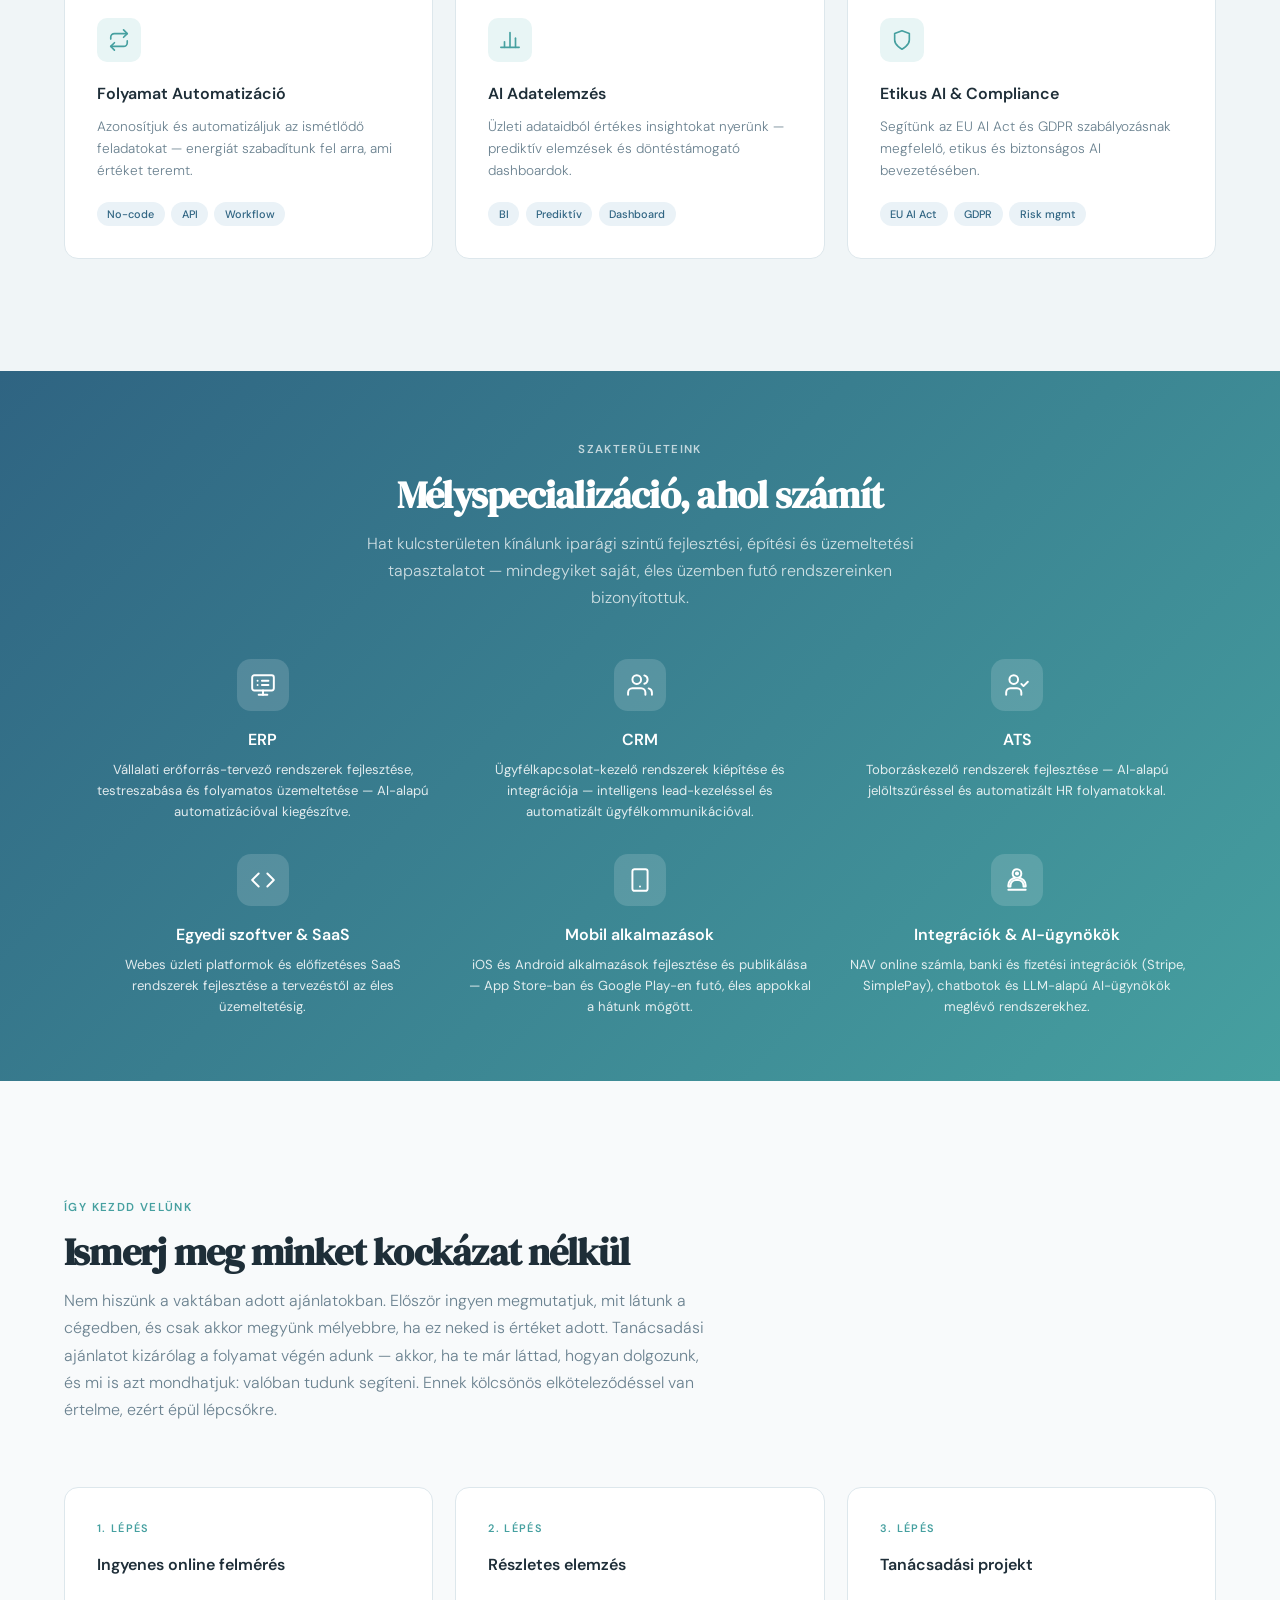
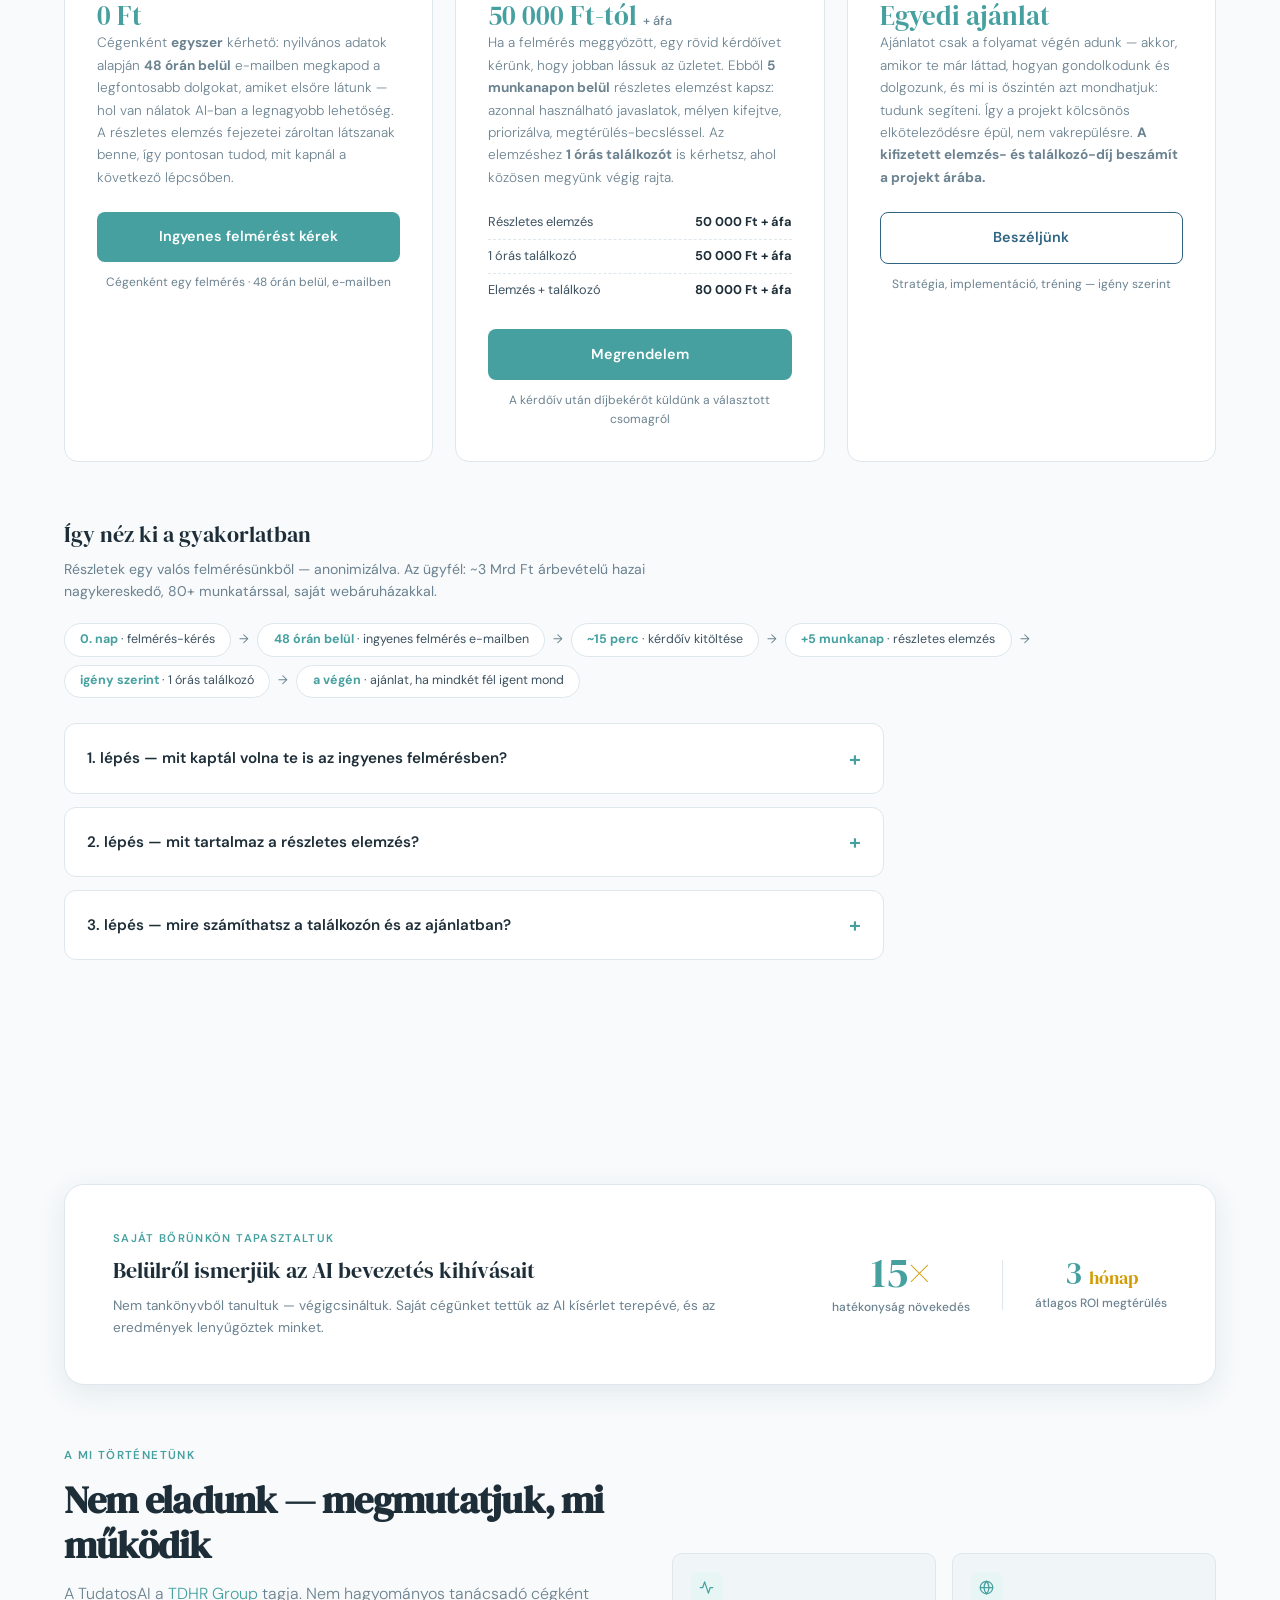
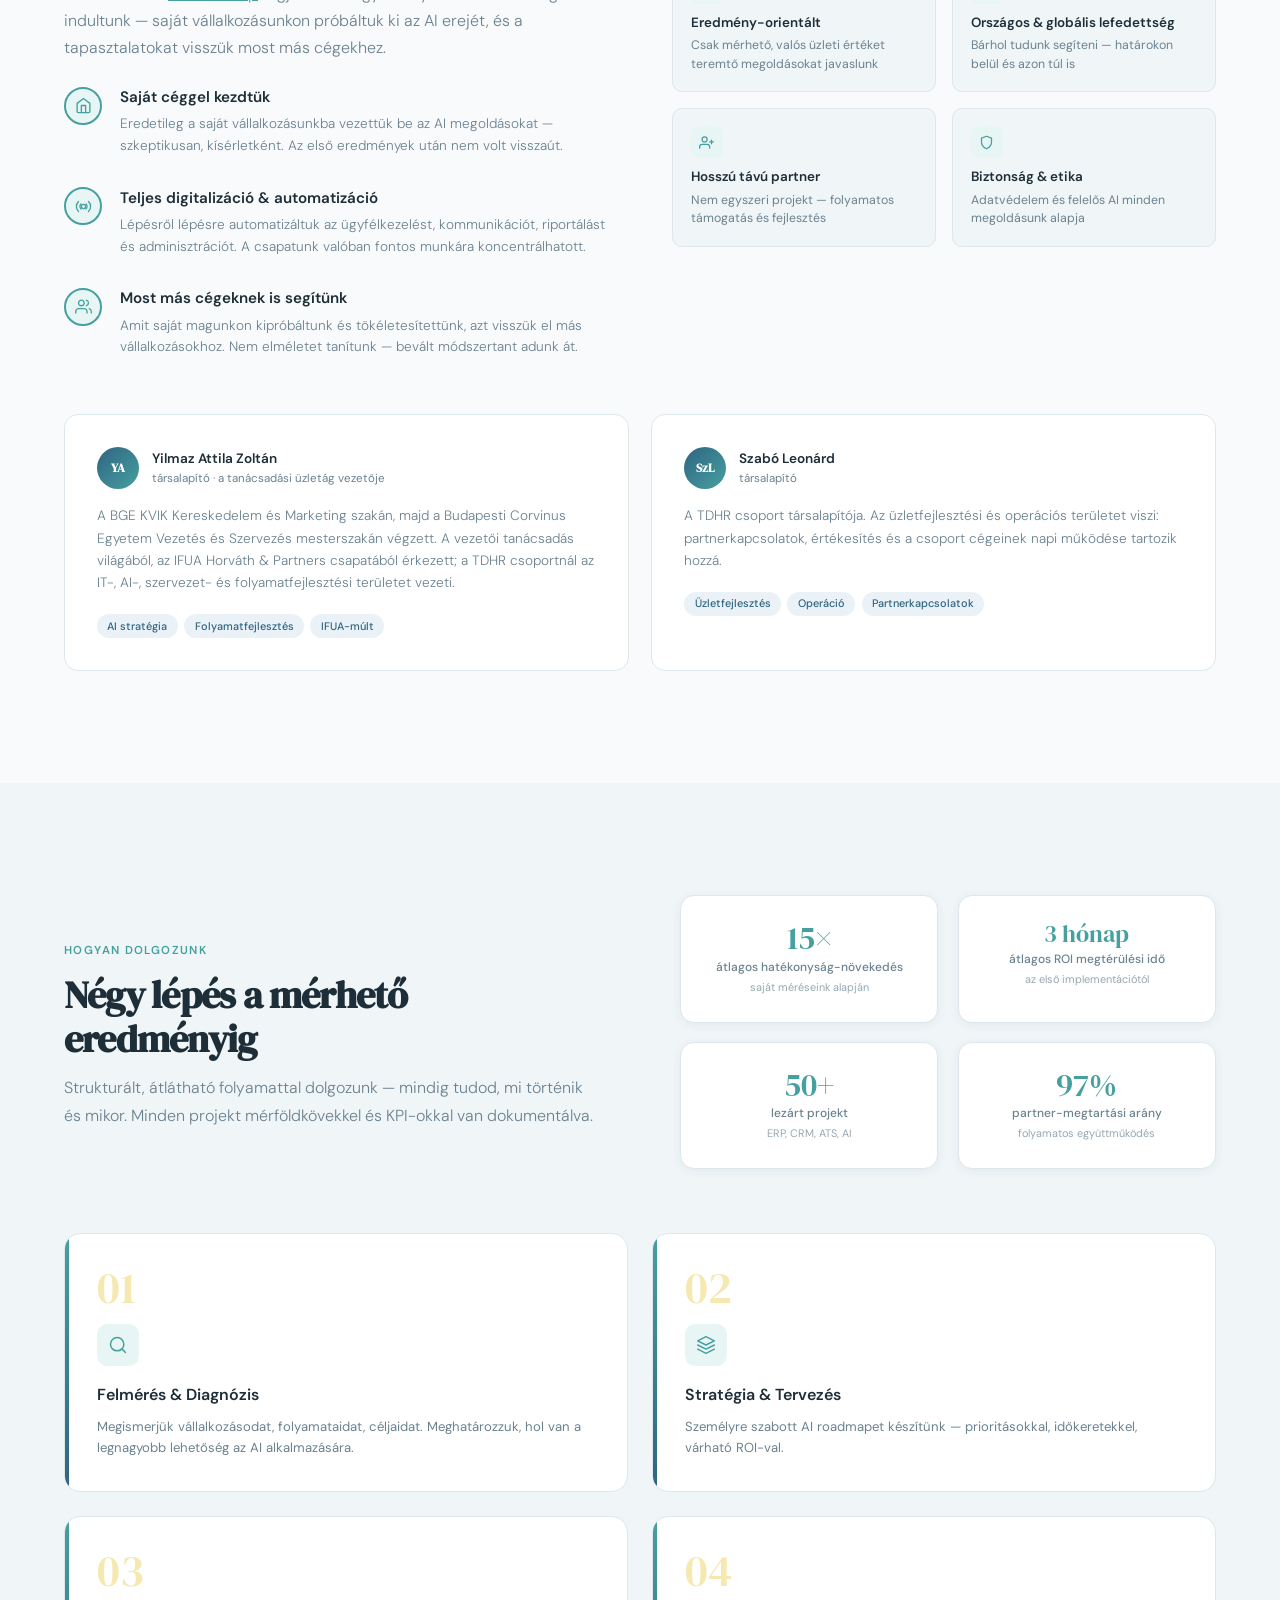
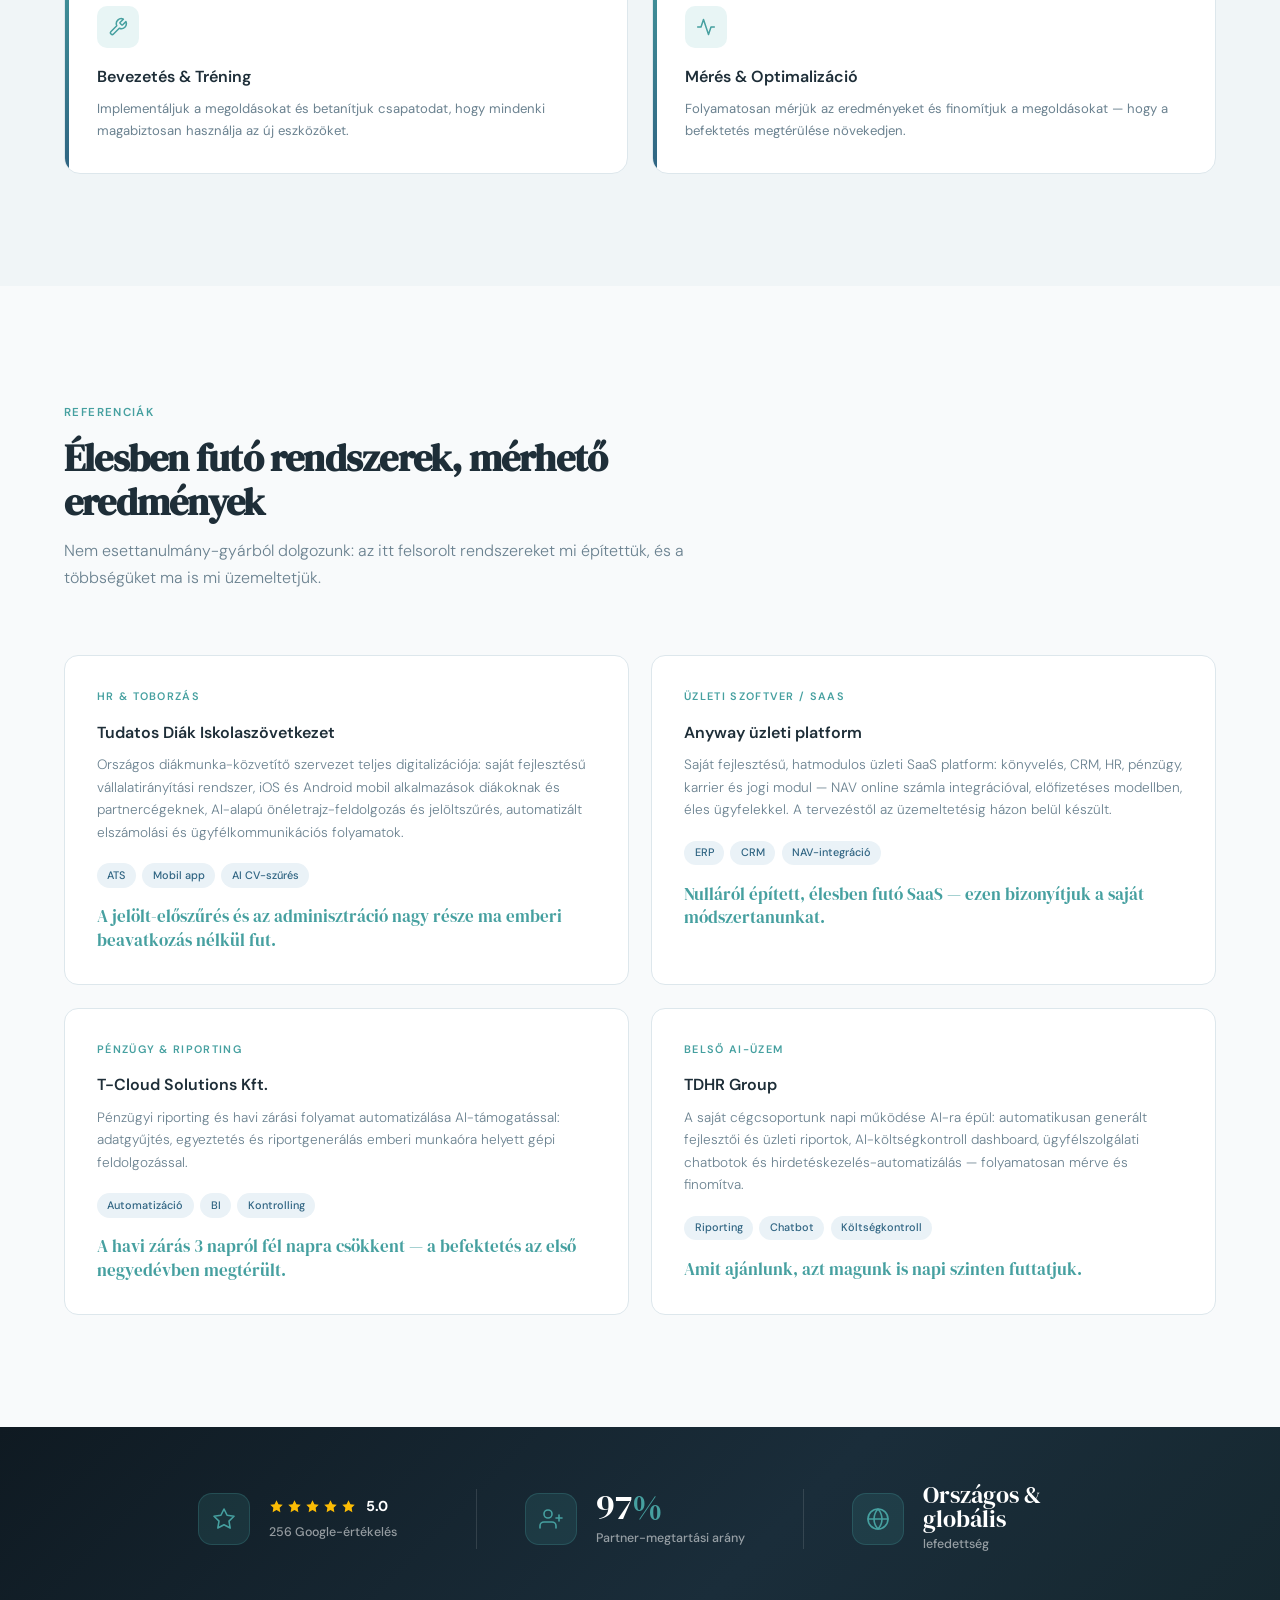
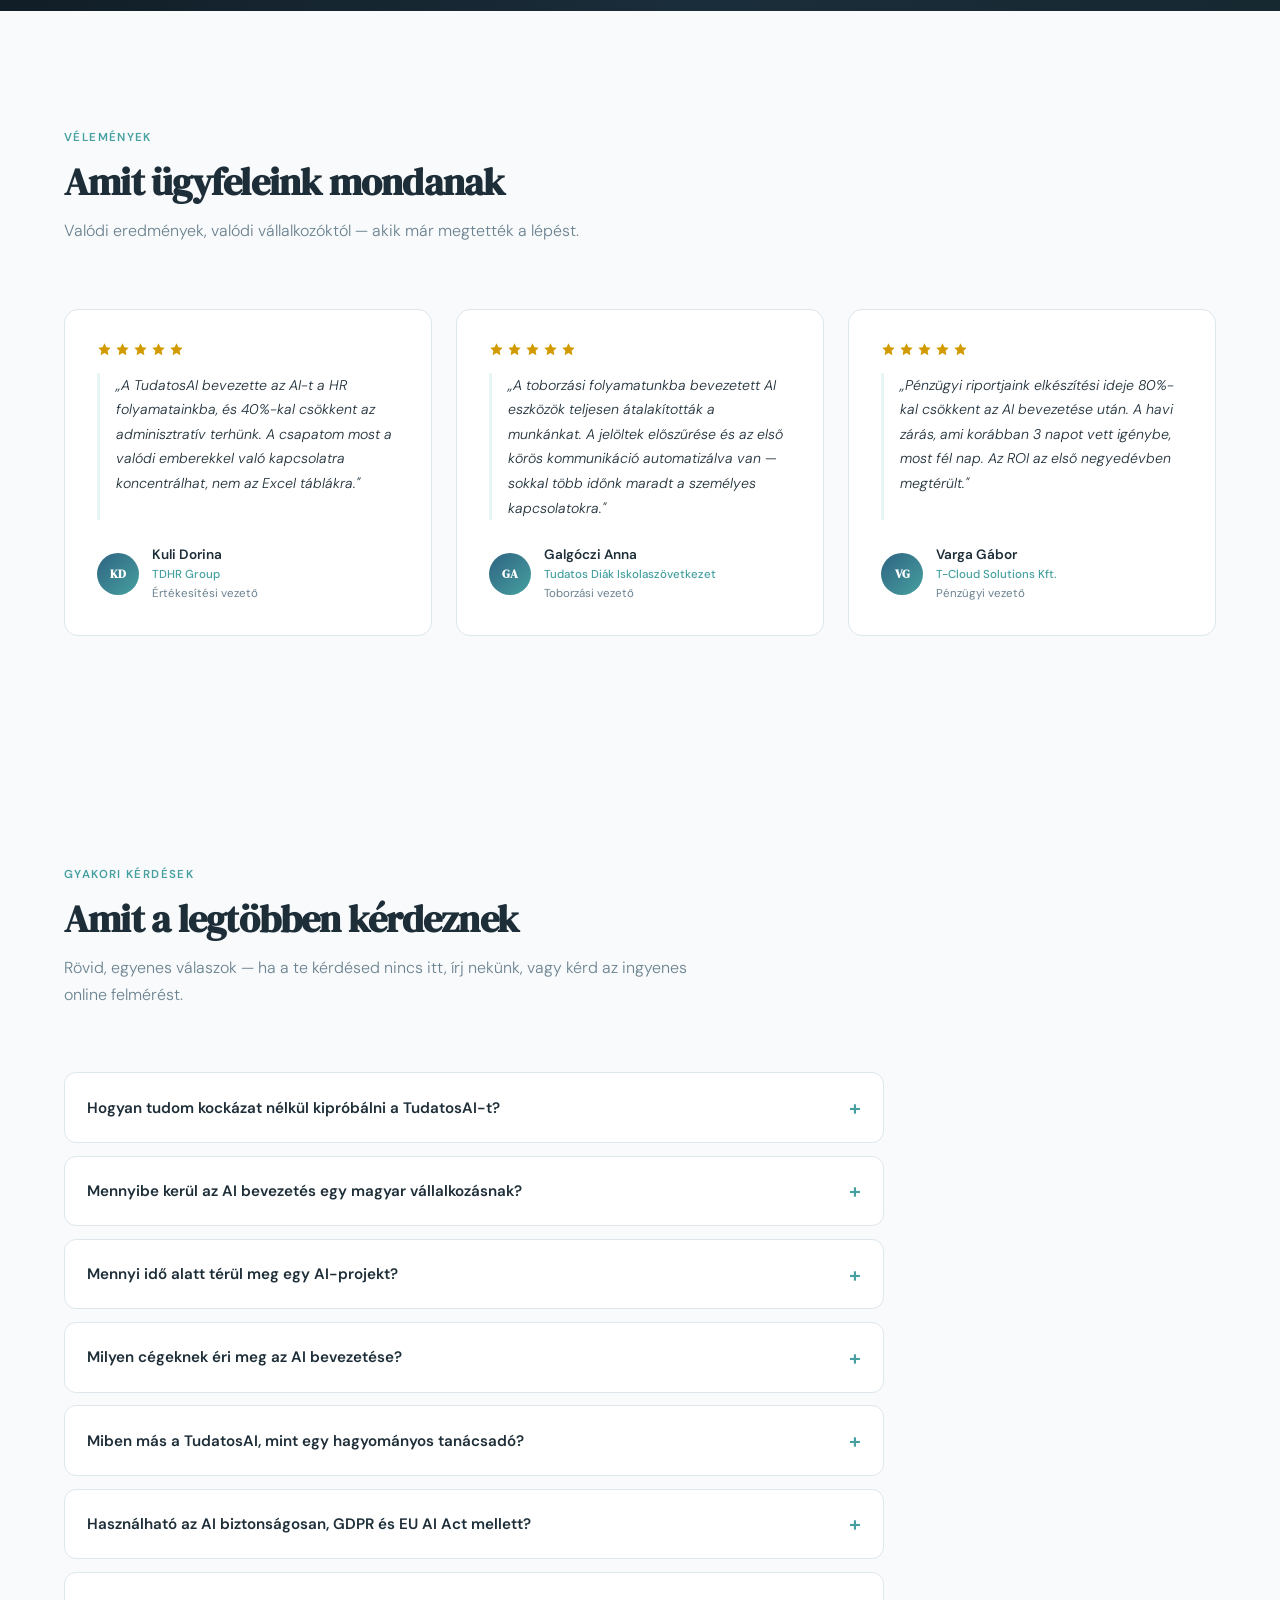
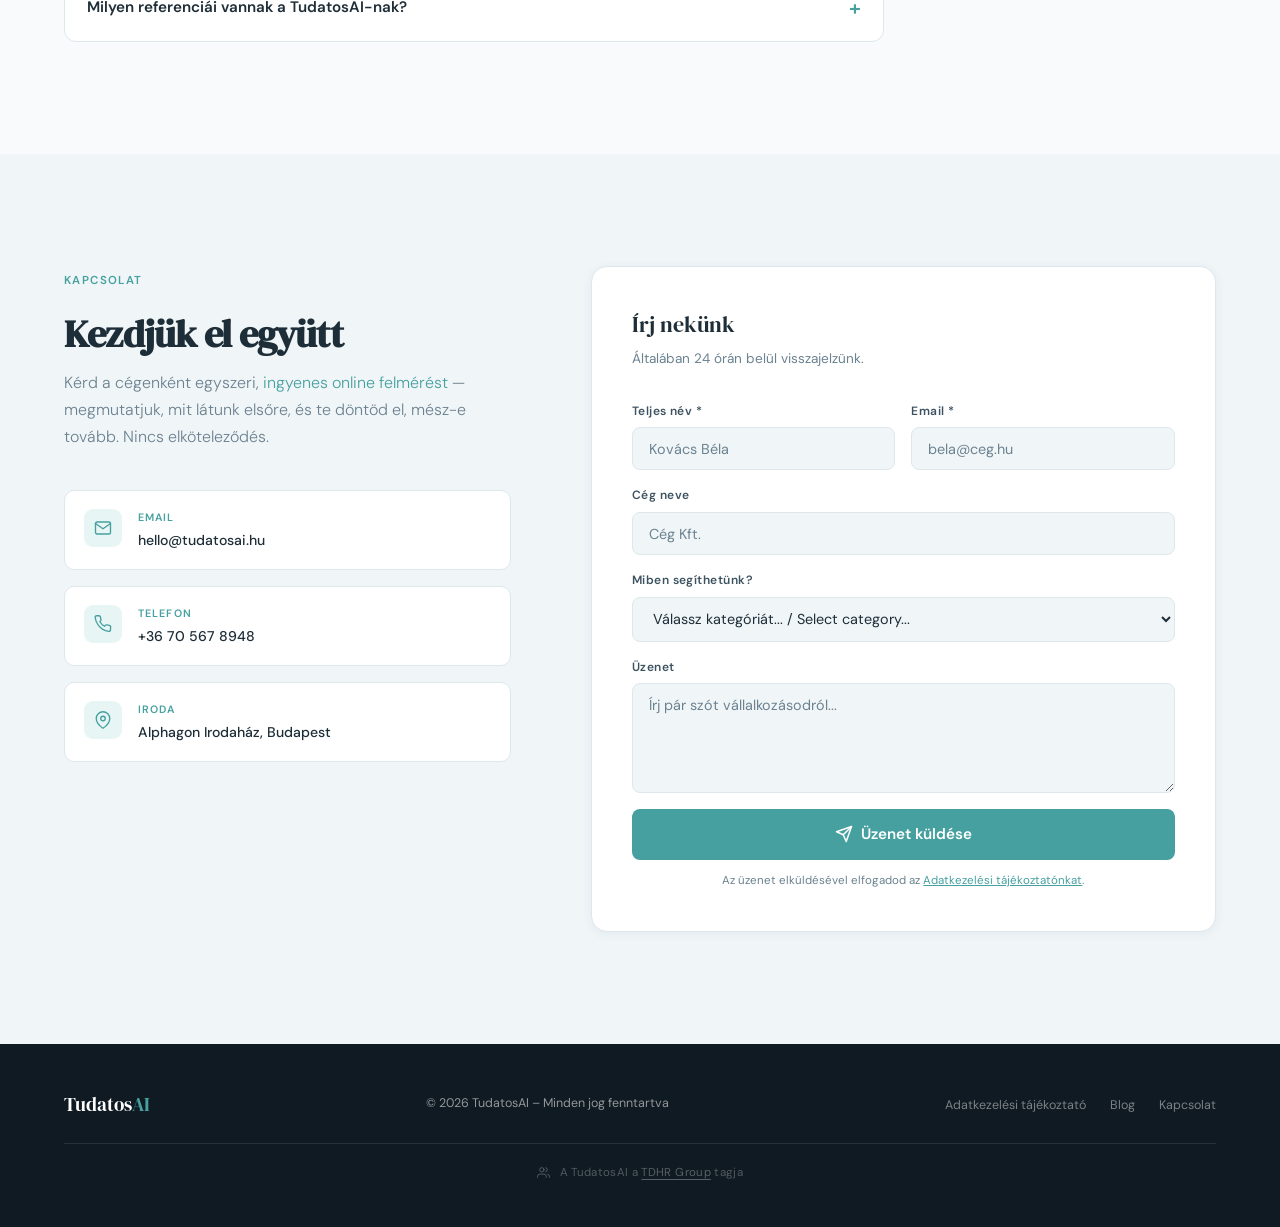
==== commit fd9bec5e: "Add step-by-step workflow examples with timeline to the audit funnel - New "Igy nez ki a gyakorlatba" ====
--- a/index.html
+++ b/index.html
@@ -460,6 +460,19 @@
 .audit-opts li:last-child{border-bottom:none;}
 .audit-opts b{white-space:nowrap;color:var(--text);}
 
+/* ═══ AUDIT EXAMPLES ═══ */
+.ex-wrap{margin-top:3.5rem;}
+.ex-head{font-family:'DM Serif Display',serif;font-size:1.35rem;margin-bottom:.3rem;}
+.ex-sub{font-size:.88rem;color:var(--text-muted);margin-bottom:1.3rem;max-width:640px;}
+.timeline-strip{display:flex;flex-wrap:wrap;gap:.5rem;align-items:center;margin-bottom:1.6rem;font-size:.78rem;color:var(--text-mid);}
+.tl-chip{background:var(--bg-card);border:1px solid var(--border);border-radius:100px;padding:.35rem .95rem;white-space:nowrap;}
+.tl-chip b{color:var(--teal);}
+.tl-arrow{color:var(--text-muted);}
+.ex-quote{background:var(--bg-alt);border-left:3px solid var(--teal);border-radius:0 8px 8px 0;padding:.8rem 1.1rem;margin:.7rem 0;font-size:.85rem;color:var(--text-mid);font-style:italic;}
+.ex-label{font-size:.7rem;font-weight:700;letter-spacing:.08em;text-transform:uppercase;color:var(--teal);margin:1.1rem 0 .3rem;}
+.faq-a ul{padding-left:1.2rem;margin:.4rem 0 .8rem;}
+.faq-a li{margin-bottom:.35rem;}
+
 /* ═══ FAQ ═══ */
 .faq-list{max-width:820px;display:flex;flex-direction:column;gap:.8rem;}
 .faq-item{background:var(--bg-card);border:1px solid var(--border);border-radius:12px;transition:background .3s,border-color .3s;}
@@ -793,6 +806,73 @@
       </a>
       <p class="audit-note lang-hu">Stratégia, implementáció, tréning — igény szerint</p>
       <p class="audit-note lang-en">Strategy, implementation, training — as needed</p>
+    </div>
+  </div>
+
+  <!-- Példák lépésenként -->
+  <div class="ex-wrap reveal">
+    <div class="ex-head lang-hu">Így néz ki a gyakorlatban</div>
+    <div class="ex-head lang-en">What it looks like in practice</div>
+    <p class="ex-sub lang-hu">Részletek egy valós felmérésünkből — anonimizálva. Az ügyfél: ~3 Mrd Ft árbevételű hazai nagykereskedő, 80+ munkatárssal, saját webáruházakkal.</p>
+    <p class="ex-sub lang-en">Excerpts from a real assessment of ours — anonymised. The client: a Hungarian wholesaler with ~HUF 3bn revenue, 80+ employees and its own webshops.</p>
+
+    <div class="timeline-strip">
+      <span class="tl-chip"><b>0. nap</b> · <span class="lang-hu">felmérés-kérés</span><span class="lang-en">request sent</span></span><span class="tl-arrow">→</span>
+      <span class="tl-chip"><b>48 órán belül</b> · <span class="lang-hu">ingyenes felmérés e-mailben</span><span class="lang-en">free assessment by email</span></span><span class="tl-arrow">→</span>
+      <span class="tl-chip"><b>~15 perc</b> · <span class="lang-hu">kérdőív kitöltése</span><span class="lang-en">questionnaire</span></span><span class="tl-arrow">→</span>
+      <span class="tl-chip"><b>+5 munkanap</b> · <span class="lang-hu">részletes elemzés</span><span class="lang-en">in-depth analysis</span></span><span class="tl-arrow">→</span>
+      <span class="tl-chip"><b><span class="lang-hu">igény szerint</span><span class="lang-en">optional</span></b> · <span class="lang-hu">1 órás találkozó</span><span class="lang-en">1-hour meeting</span></span><span class="tl-arrow">→</span>
+      <span class="tl-chip"><b><span class="lang-hu">a végén</span><span class="lang-en">at the end</span></b> · <span class="lang-hu">ajánlat, ha mindkét fél igent mond</span><span class="lang-en">proposal if both sides say yes</span></span>
+    </div>
+
+    <div class="faq-list">
+      <details class="faq-item">
+        <summary><span class="lang-hu">1. lépés — mit kaptál volna te is az ingyenes felmérésben?</span><span class="lang-en">Step 1 — what the free assessment delivered</span></summary>
+        <div class="faq-a">
+          <p class="lang-hu">Egy 3–4 oldalas PDF, aminek a nyílt része a „mit látunk elsőre" — ennél az ügyfélnél például ezt:</p>
+          <p class="lang-en">A 3–4 page PDF whose open part is "what we see at first sight" — for this client, for example:</p>
+          <div class="ex-quote lang-hu">„A legnehezebb előfeltétel Önöknél már megvan: 15+ évnyi strukturált adat az integrált ügyviteli rendszerben — a legtöbb hasonló cégnél az AI-projekt az adathiányon bukik el."</div>
+          <div class="ex-quote lang-hu">„Az eredményhányad öt év alatt 10,9%-ról 3,0%-ra csökkent stagnáló árbevétel mellett — fél százalékpontnyi árrés-javulás az Önök forgalmán évi ~14 M Ft."</div>
+          <div class="ex-quote lang-hu">„~2 000 termékük hiányzik az online polcról — ez a terméktörzs-karbantartás kapacitáskorlátja, gépi feldolgozással hetek alatt pótolható."</div>
+          <div class="ex-quote lang-en">"The hardest precondition is already in place: 15+ years of structured data in your ERP — at most companies this size, AI projects fail on missing data."</div>
+          <div class="ex-quote lang-en">"Your profit margin fell from 10.9% to 3.0% in five years on flat revenue — half a percentage point of margin recovered is worth ~HUF 14m a year on your volume."</div>
+          <p class="lang-hu">Ezt követi a három legígéretesebb irány röviden, majd a részletes elemzés <strong>zárolt fejezetlistája</strong> — pontosan látod, mit kapnál a következő lépcsőben, mielőtt fizetnél.</p>
+          <p class="lang-en">This is followed by the three most promising directions in brief, then the <strong>locked chapter list</strong> of the in-depth analysis — you see exactly what the next step would give you before paying.</p>
+        </div>
+      </details>
+
+      <details class="faq-item">
+        <summary><span class="lang-hu">2. lépés — mit tartalmaz a részletes elemzés?</span><span class="lang-en">Step 2 — what the in-depth analysis contains</span></summary>
+        <div class="faq-a">
+          <p class="lang-hu">A kérdőívre épülő, jellemzően 8–10 oldalas dokumentum. Ugyanennél az ügyfélnél többek között:</p>
+          <p class="lang-en">A typically 8–10 page document built on your questionnaire. For the same client it included:</p>
+          <ul class="lang-hu">
+            <li><strong>9 elemű lehetőségtérkép forintosítva</strong> — pl. „árazás-támogatás: +0,3–0,7 százalékpont árrés ≈ 9–20 M Ft/év".</li>
+            <li><strong>Eszközjavaslatok költséggel</strong> — pl. „rendelés-feldolgozás: Claude API + M365-integráció, üzemeltetés ~50–200 e Ft/hó".</li>
+            <li><strong>4 kidolgozott projekt</strong> — példa: „Bejövő rendelés-feldolgozó · 6–8 hét: az e-mailes B2B rendelések gépi értelmezése és rögzítés-előkészítés, minden tétel emberi jóváhagyással; mérce: rögzítési munkaóra és hibaarány."</li>
+            <li><strong>90 napos akcióterv</strong> — 1–30. nap: alapozás + terméktörzs-projekt; 31–60.: rendelés-feldolgozó tesztüzem; 61–90.: mérés forintban + döntés a folytatásról.</li>
+            <li><strong>Adatvédelmi keretek</strong> — mi mehet AI-szolgáltatóhoz és mi nem (GDPR, EU AI Act), belső AI-szabályzat alappal.</li>
+          </ul>
+          <ul class="lang-en">
+            <li><strong>A 9-item opportunity map in forints</strong> — e.g. "pricing support: +0.3–0.7pp margin ≈ HUF 9–20m/year".</li>
+            <li><strong>Tool recommendations with costs</strong> — e.g. "order processing: Claude API + M365 integration, ~HUF 50–200k/month to run".</li>
+            <li><strong>4 fully scoped projects</strong> — e.g. "Inbound order processor · 6–8 weeks: machine reading of emailed B2B orders with human approval on every line; measured on data-entry hours and error rate."</li>
+            <li><strong>A 90-day action plan</strong> and <strong>data-protection guardrails</strong> (GDPR, EU AI Act, internal AI policy).</li>
+          </ul>
+          <p class="lang-hu"><em>Az elemzés akkor is a tiéd és használható, ha végül nem velünk valósítod meg.</em></p>
+          <p class="lang-en"><em>The analysis is yours to use even if you don't implement it with us.</em></p>
+        </div>
+      </details>
+
+      <details class="faq-item">
+        <summary><span class="lang-hu">3. lépés — mire számíthatsz a találkozón és az ajánlatban?</span><span class="lang-en">Step 3 — the meeting and the proposal</span></summary>
+        <div class="faq-a">
+          <p class="lang-hu">Az <strong>1 órás találkozón</strong> közösen megyünk végig az elemzésen: megvédjük az állításainkat, válaszolunk a kérdésekre, és együtt véglegesítjük a prioritásokat — jellemzően itt dől el, hogy van-e értelme a közös munkának.</p>
+          <p class="lang-hu"><strong>Ajánlatot csak ezután adunk</strong>, és csak akkor, ha mindkét fél igent mond. Az első projekt jellemzően nem évekre szóló keretszerződés, hanem egy <strong>4–8 hetes, gyors megtérülésű pilot</strong> (pl. terméktörzs-gazdagítás vagy rendelés-feldolgozó) fix áron, előre rögzített sikerkritériummal — a már kifizetett elemzés- és találkozó-díj pedig beszámít az árba.</p>
+          <p class="lang-en">In the <strong>1-hour meeting</strong> we walk through the analysis together: we defend our claims, answer your questions and finalise priorities — this is typically where both sides decide whether working together makes sense.</p>
+          <p class="lang-en"><strong>We only make a proposal after that</strong>, and only if both sides say yes. The first project is typically not a multi-year retainer but a <strong>4–8 week quick-payback pilot</strong> at a fixed price with success criteria agreed up front — and the analysis and meeting fees you already paid are credited against it.</p>
+        </div>
+      </details>
     </div>
   </div>
 </section>
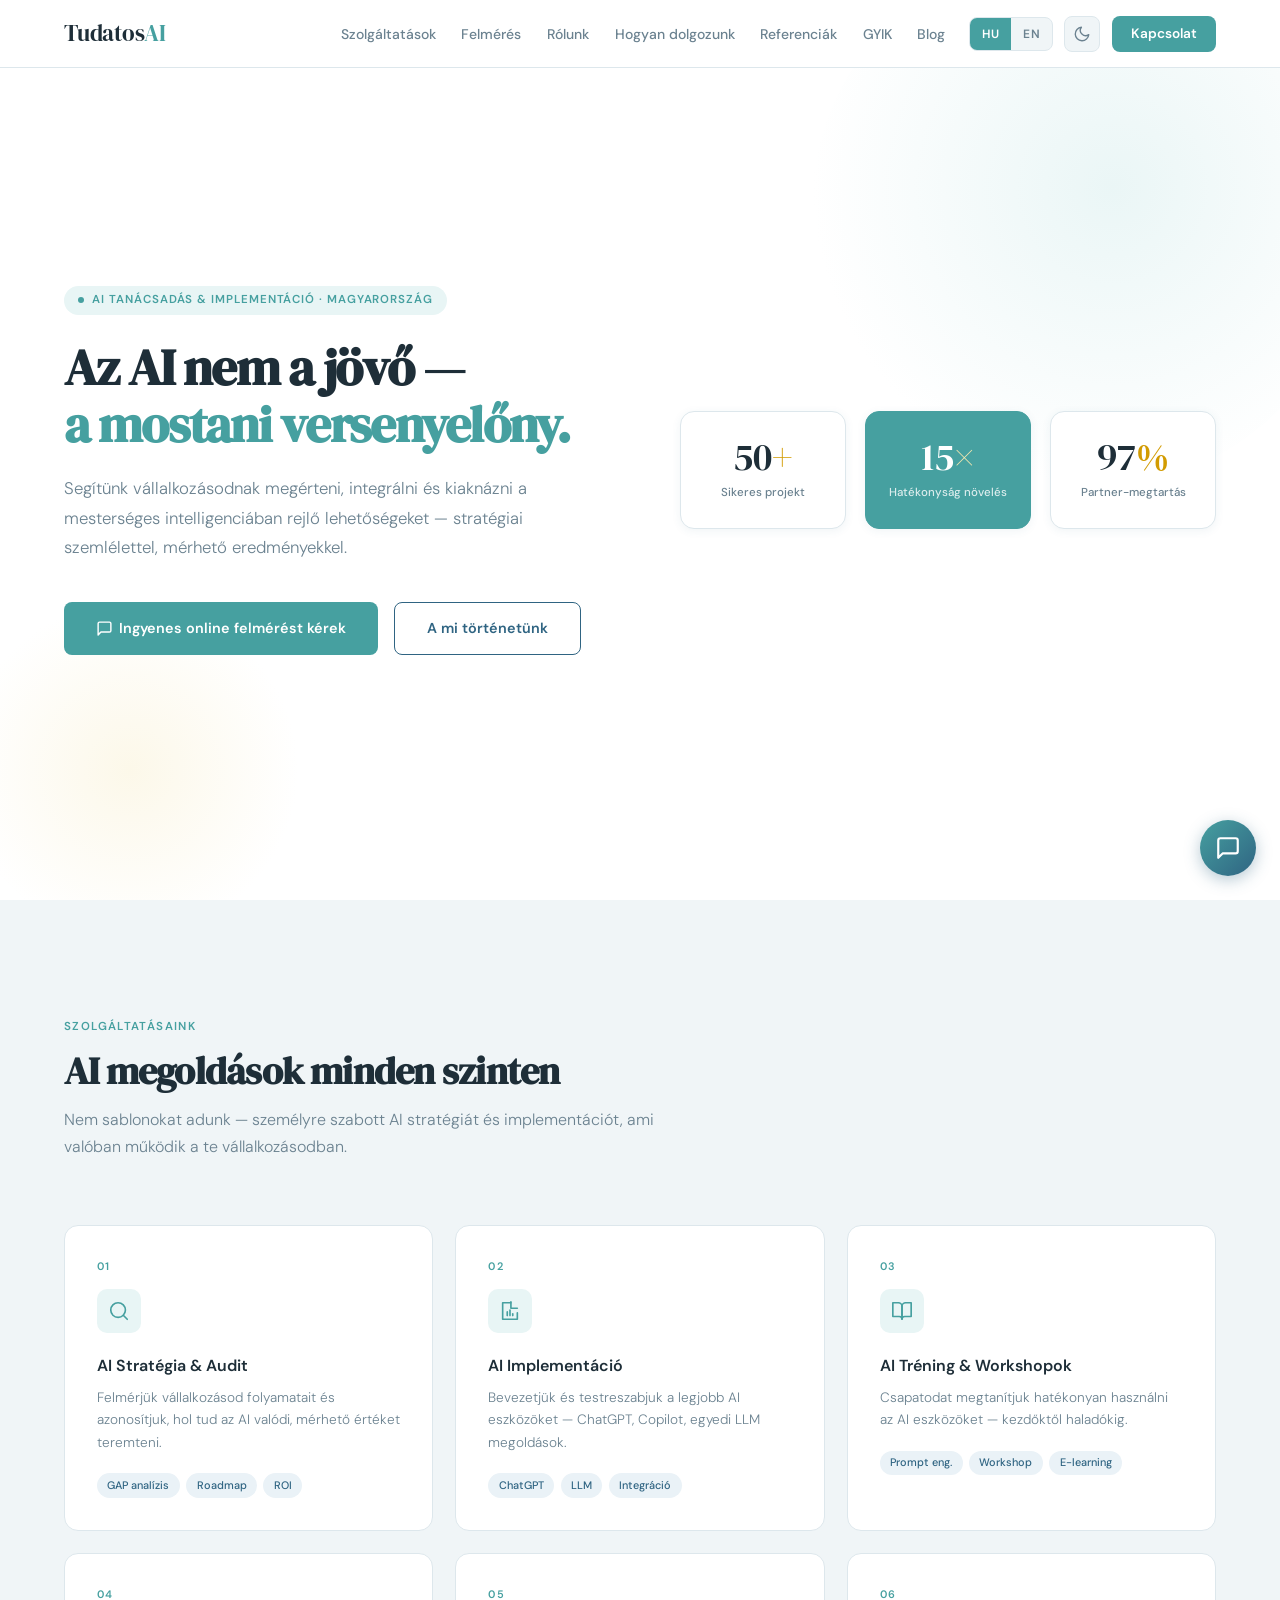
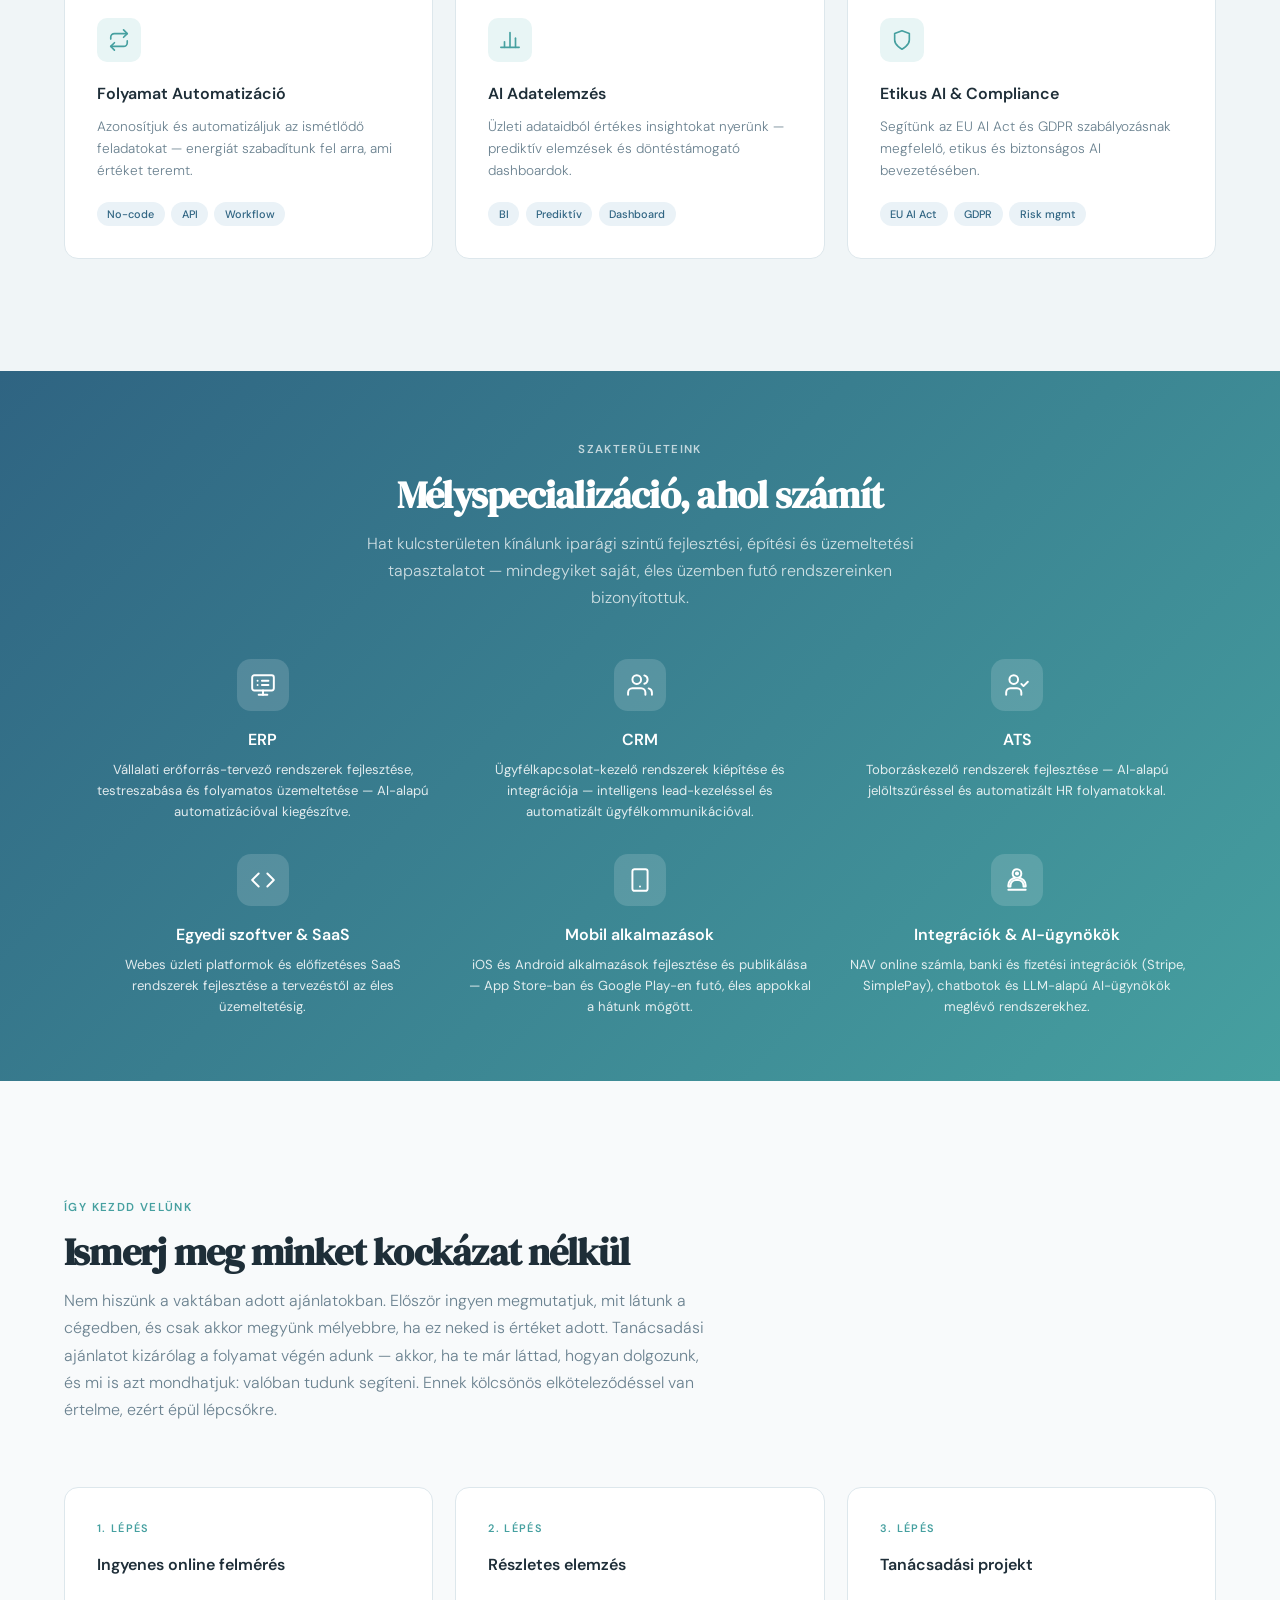
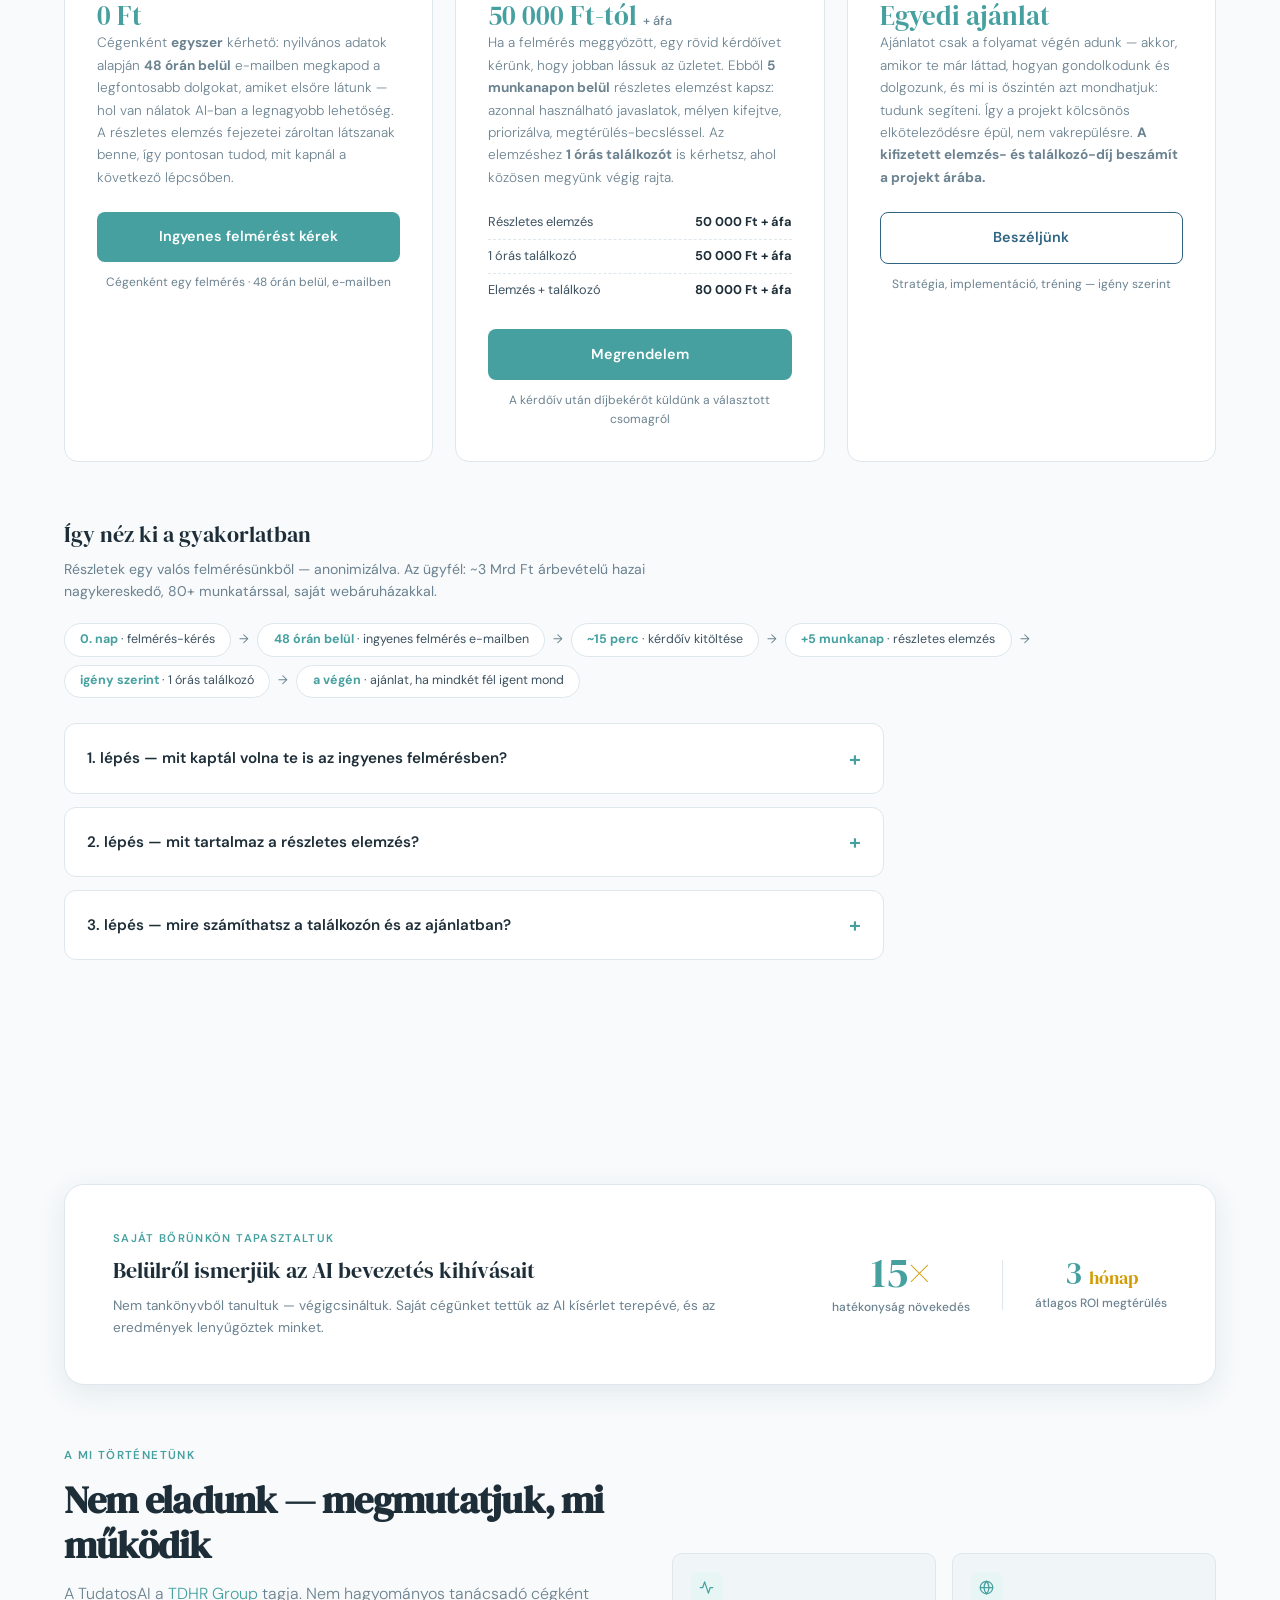
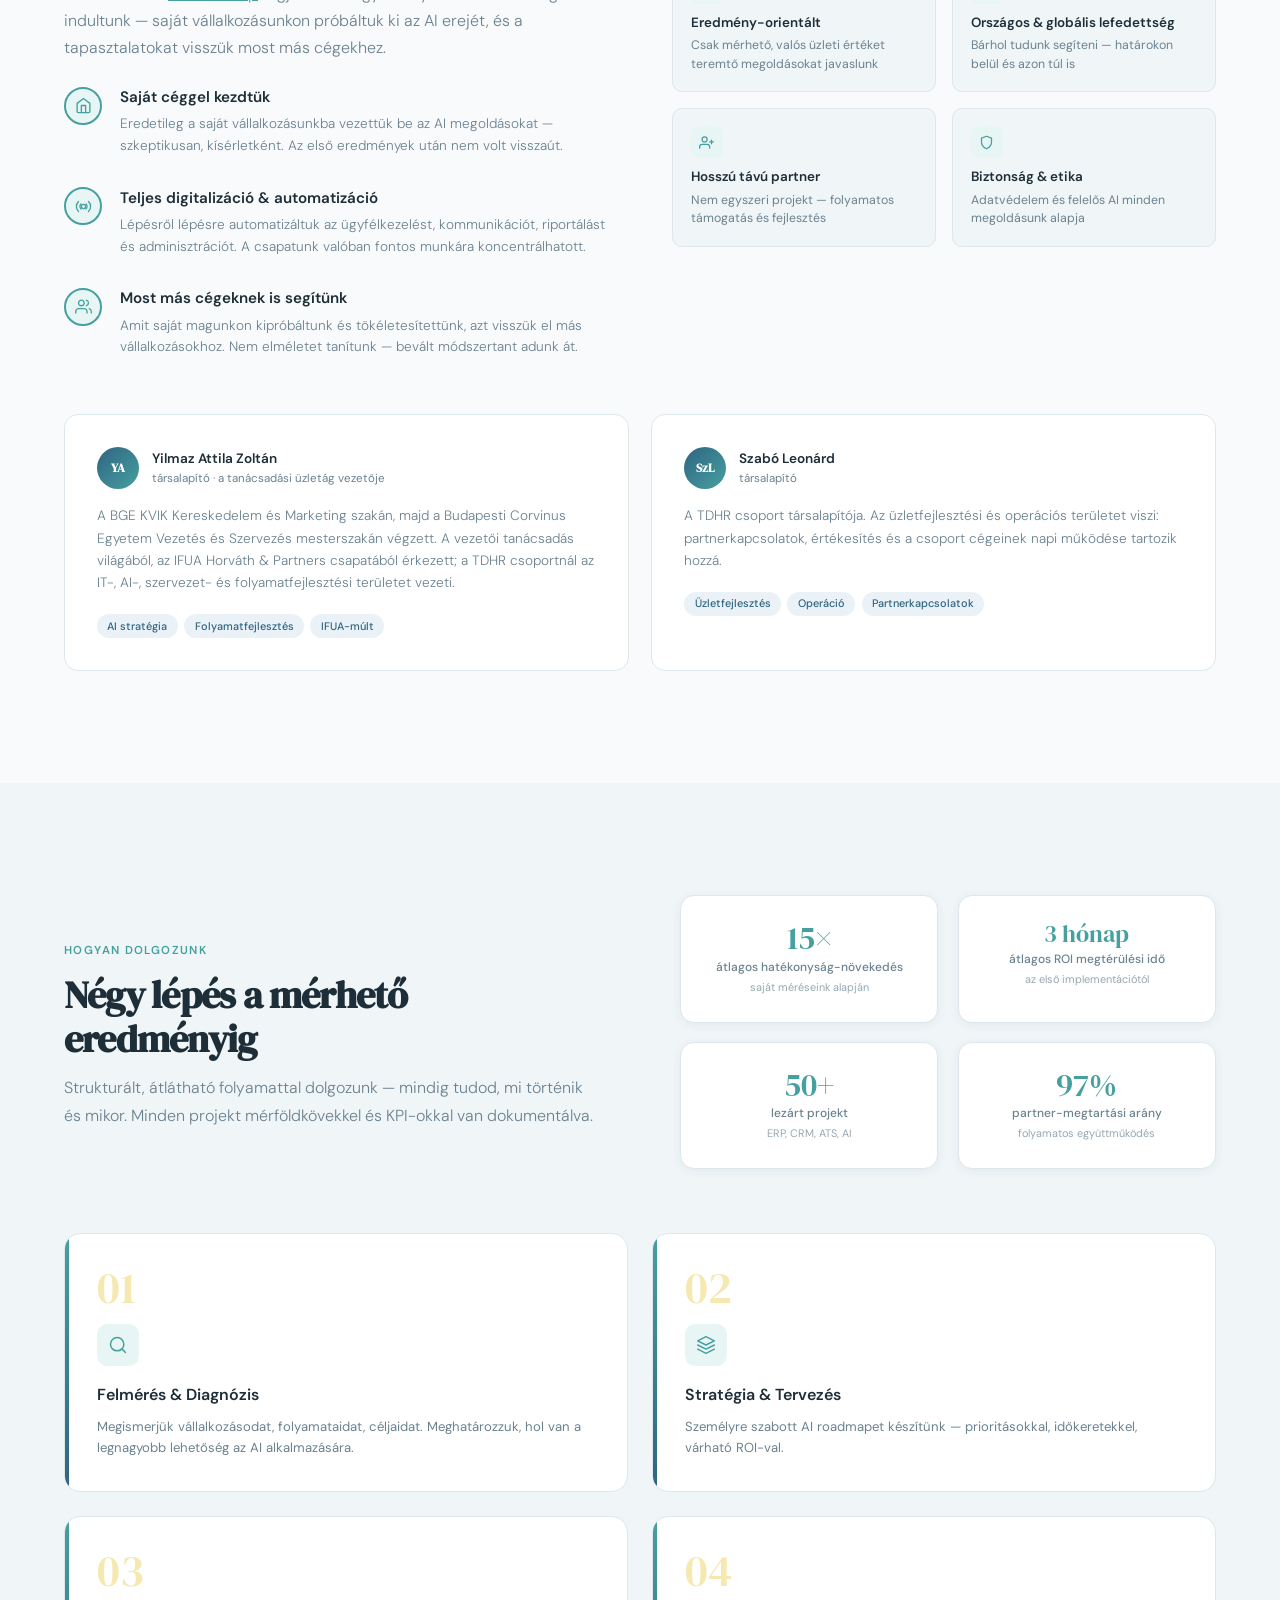
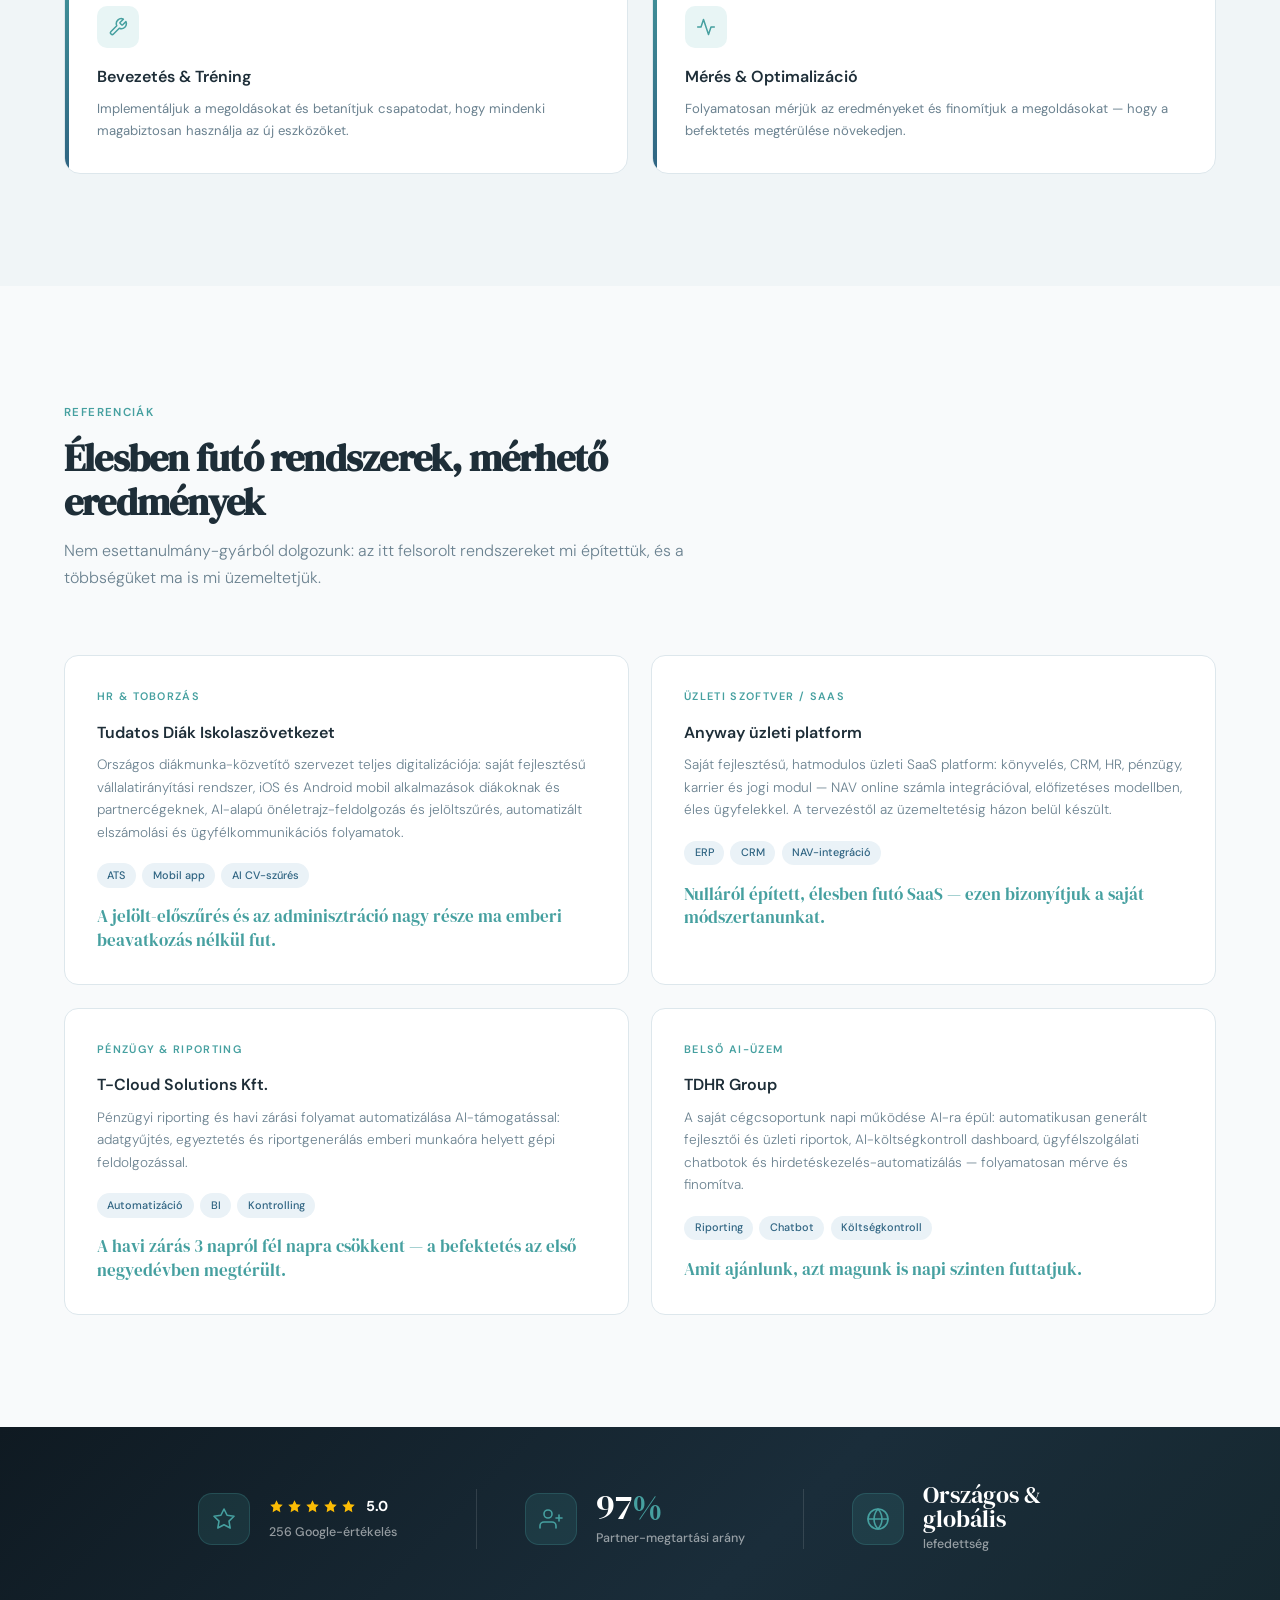
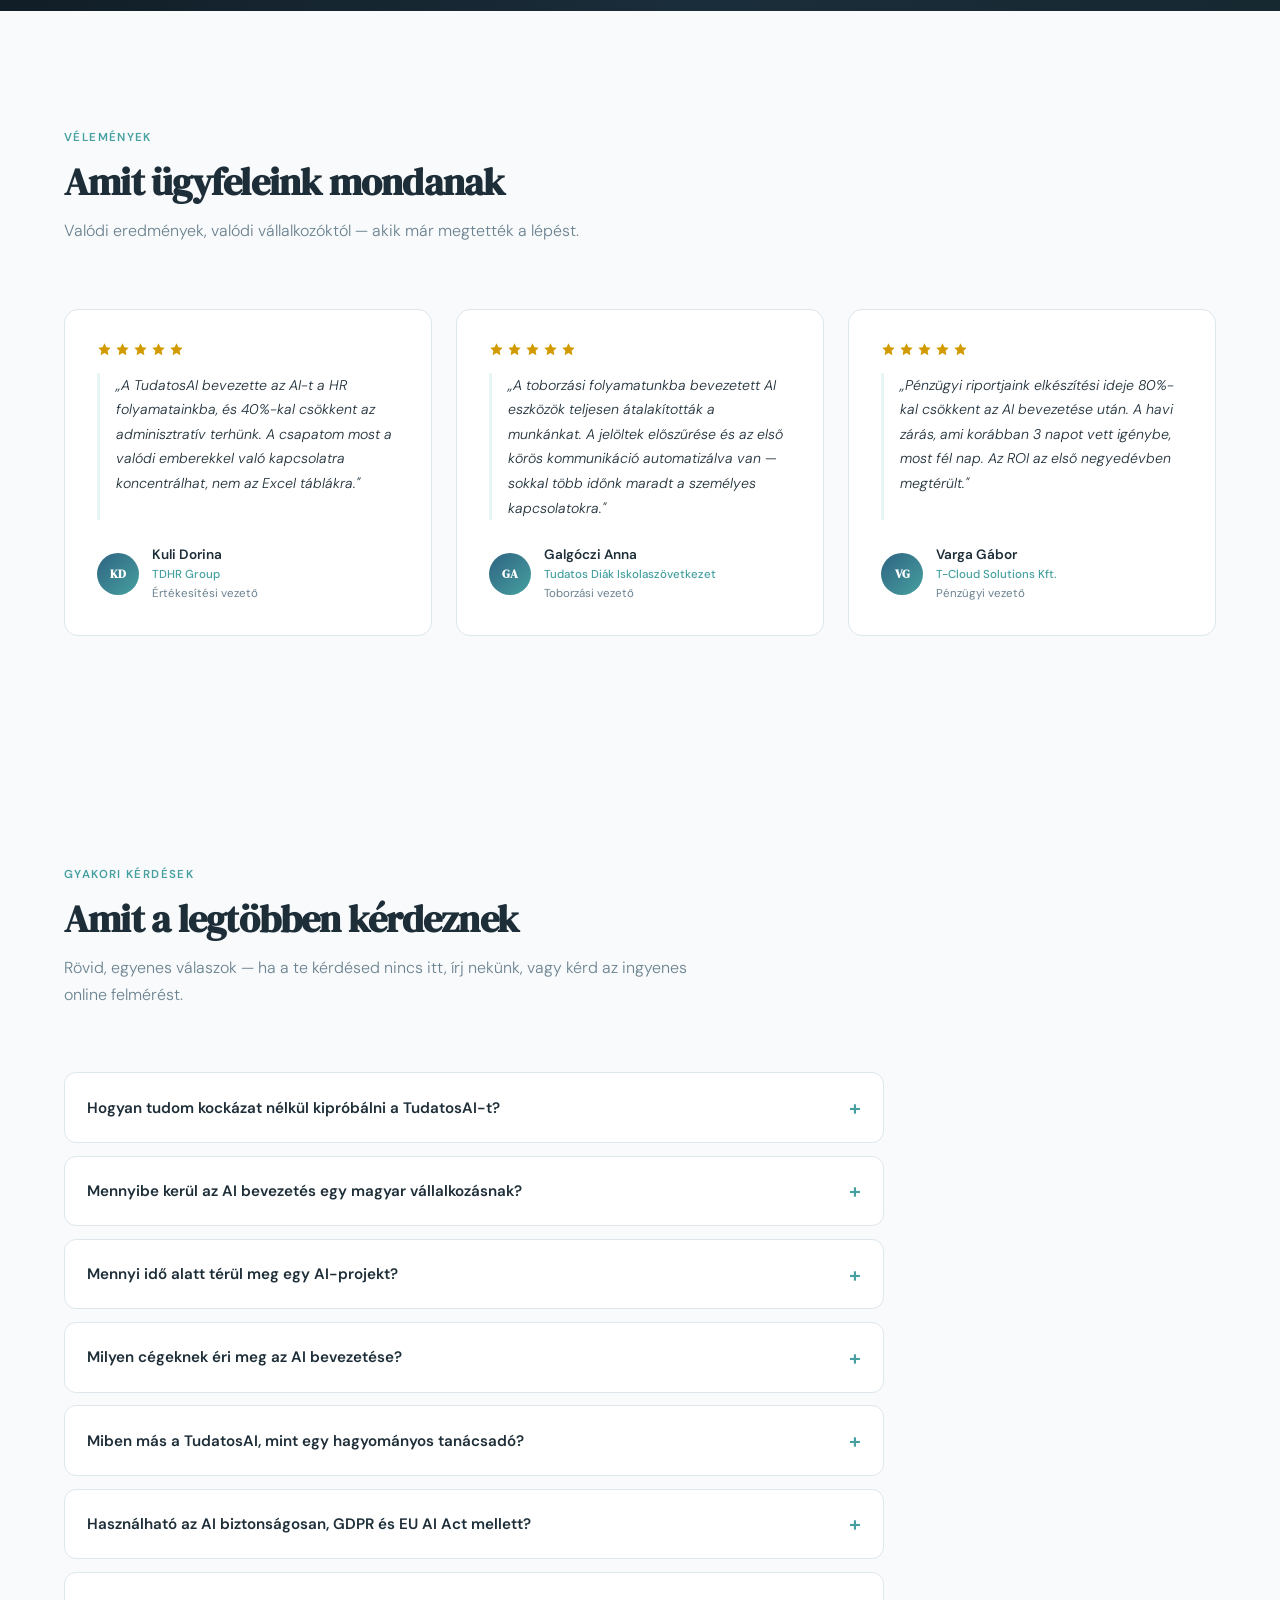
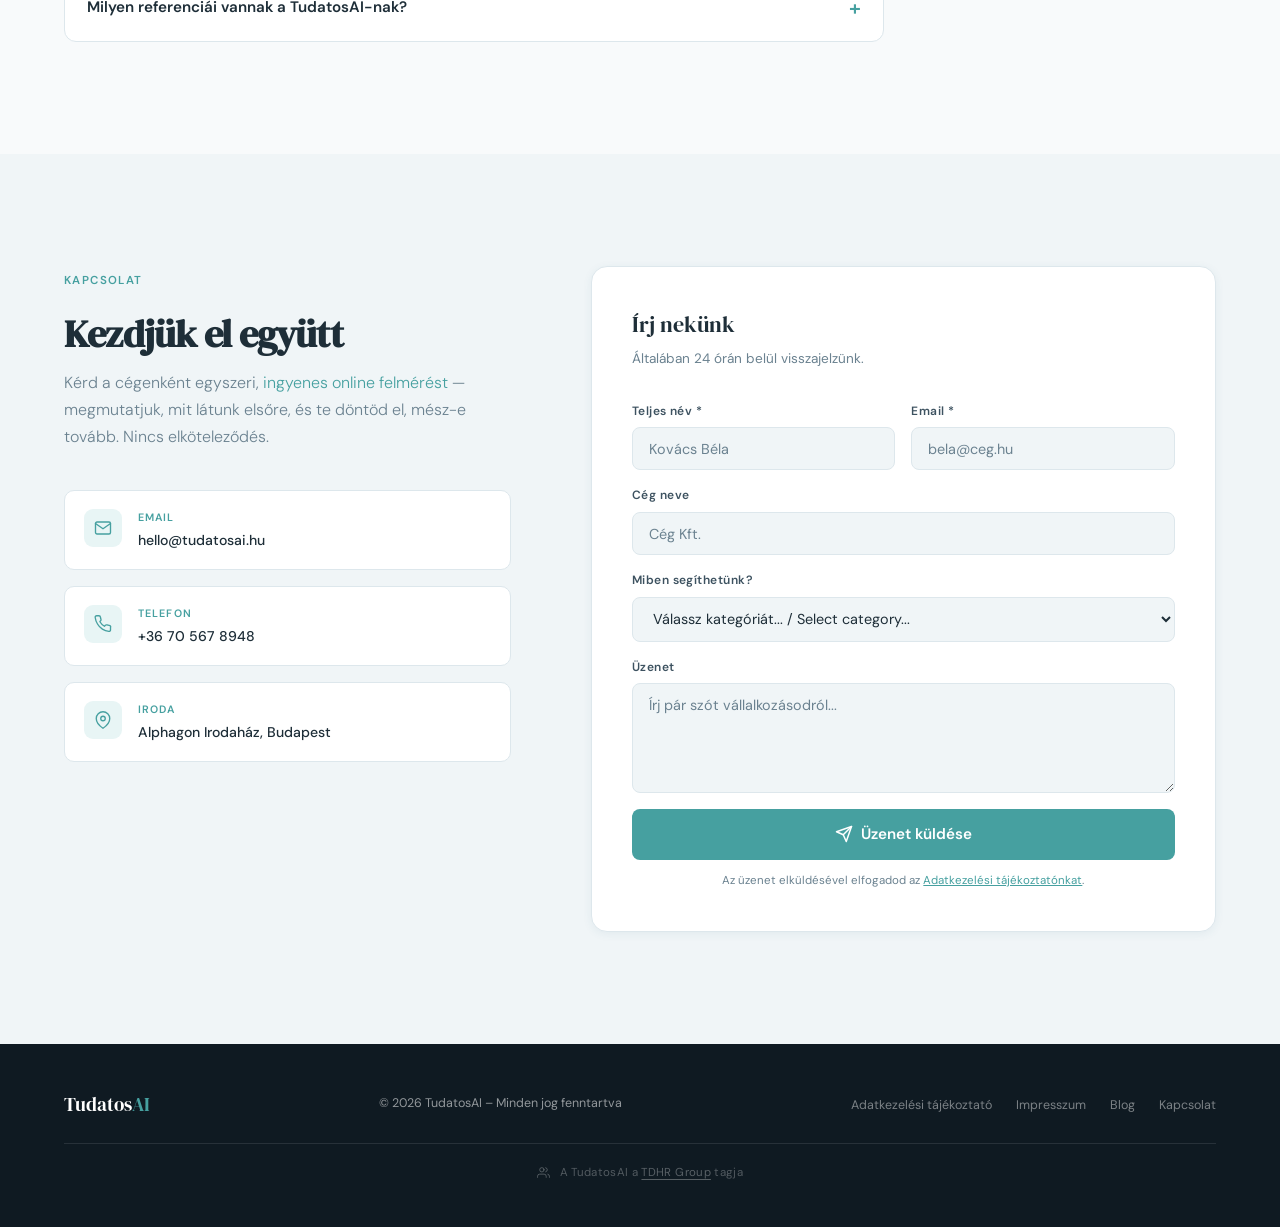
==== commit d7a4f708: "fix(web): GA4 + süti-sáv ki, adatkezelés/impresszum a csoport-lapokra A GA4 (G-J6CXXQPSQL) volt az e" ====
--- a/index.html
+++ b/index.html
@@ -1,13 +1,6 @@
 <!DOCTYPE html>
 <html lang="hu" data-theme="light" data-lang="hu">
 <head>
-<!-- Google Analytics (loads after cookie consent) -->
-<script>
-if(localStorage.getItem('cookies_accepted')==='1'){
-  var s=document.createElement('script');s.async=true;s.src='https://www.googletagmanager.com/gtag/js?id=G-J6CXXQPSQL';document.head.appendChild(s);
-  window.dataLayer=window.dataLayer||[];function gtag(){dataLayer.push(arguments);}gtag('js',new Date());gtag('config','G-J6CXXQPSQL');
-}
-</script>
 <meta charset="UTF-8">
 <meta name="viewport" content="width=device-width, initial-scale=1.0">
 <title>AI tanácsadás és AI bevezetés vállalkozásoknak | TudatosAI – TDHR Group</title>
@@ -397,12 +390,6 @@
 .gdpr-link{color:var(--teal);cursor:pointer;text-decoration:underline;}
 
 /* ═══ COOKIE CONSENT ═══ */
-.cookie-bar{position:fixed;bottom:0;left:0;right:0;z-index:800;background:var(--bg-card);border-top:1px solid var(--border);padding:1rem 5%;display:flex;align-items:center;justify-content:space-between;gap:1rem;box-shadow:0 -4px 20px rgba(0,0,0,.1);transition:transform .3s,background .3s;flex-wrap:wrap;}
-.cookie-bar.hidden{transform:translateY(100%);}
-.cookie-text{font-size:.82rem;color:var(--text-mid);line-height:1.6;flex:1;min-width:200px;}
-.cookie-text a{color:var(--teal);text-decoration:underline;}
-.cookie-btn{padding:.55rem 1.4rem;background:var(--teal);color:#fff;border:none;border-radius:8px;font-family:'DM Sans',sans-serif;font-size:.82rem;font-weight:600;cursor:pointer;white-space:nowrap;transition:background .2s;}
-.cookie-btn:hover{background:var(--blue);}
 
 /* ═══ TOAST ═══ */
 .toast{position:fixed;bottom:7rem;right:2rem;z-index:2000;color:#fff;padding:1rem 1.5rem;border-radius:10px;font-size:.88rem;font-weight:500;box-shadow:var(--shadow-lg);display:none;align-items:center;gap:.6rem;max-width:320px;}
@@ -410,23 +397,6 @@
 .toast svg{width:18px;height:18px;stroke:#fff;fill:none;stroke-width:2;stroke-linecap:round;stroke-linejoin:round;flex-shrink:0;}
 
 /* ═══ GDPR MODAL ═══ */
-.modal-overlay{display:none;position:fixed;inset:0;z-index:1000;background:rgba(10,20,30,.6);backdrop-filter:blur(5px);align-items:center;justify-content:center;padding:2rem;}
-.modal-overlay.open{display:flex;}
-.modal-box{background:var(--bg-card);border:1px solid var(--border);border-radius:18px;padding:2.5rem;max-width:680px;width:100%;max-height:82vh;overflow-y:auto;position:relative;box-shadow:var(--shadow-lg);transition:background .3s,border-color .3s;}
-.modal-close{position:absolute;top:1.2rem;right:1.2rem;background:var(--bg-alt);border:1px solid var(--border);border-radius:8px;width:32px;height:32px;cursor:pointer;display:flex;align-items:center;justify-content:center;transition:background .2s;}
-.modal-close:hover{background:var(--border);}
-.modal-close svg{width:16px;height:16px;stroke:var(--text-muted);fill:none;stroke-width:2;stroke-linecap:round;}
-.modal-title{font-family:'DM Serif Display',serif;font-size:1.5rem;color:var(--text);margin-bottom:.3rem;}
-.modal-subtitle{font-size:.82rem;color:var(--text-muted);margin-bottom:2rem;}
-.gdpr-section{margin-bottom:1.8rem;}
-.gdpr-section h3{font-size:.9rem;font-weight:600;color:var(--text);margin-bottom:.6rem;padding-bottom:.4rem;border-bottom:1px solid var(--border);}
-.gdpr-section p,.gdpr-section li{font-size:.82rem;color:var(--text-muted);line-height:1.7;}
-.gdpr-section ul{padding-left:1.2rem;}
-.gdpr-section li{margin-bottom:.35rem;}
-.gdpr-section strong{color:var(--text);}
-.gdpr-table{width:100%;border-collapse:collapse;font-size:.77rem;margin-top:.6rem;}
-.gdpr-table th{background:var(--bg-alt);padding:.6rem .8rem;text-align:left;font-weight:600;color:var(--text-mid);border:1px solid var(--border);}
-.gdpr-table td{padding:.55rem .8rem;border:1px solid var(--border);color:var(--text-muted);}
 
 /* ═══ FOOTER ═══ */
 footer{background:#0F1A22;color:rgba(255,255,255,.55);padding:2.8rem 5%;}
@@ -532,7 +502,6 @@
 @media(max-width:480px){
   .hl-grid{grid-template-columns:1fr;}
   .lang-toggle{display:none;}
-  .modal-box{padding:1.8rem 1.4rem;}
   .metrics-row{grid-template-columns:1fr;}
 }
 </style>
@@ -1404,8 +1373,8 @@
         <span class="lang-hu">Üzenet küldése</span>
         <span class="lang-en">Send message</span>
       </button>
-      <p class="form-note lang-hu">Az üzenet elküldésével elfogadod az <span class="gdpr-link" onclick="openGdpr()">Adatkezelési tájékoztatónkat</span>.</p>
-      <p class="form-note lang-en">By sending you accept our <span class="gdpr-link" onclick="openGdpr()">Privacy Policy</span>.</p>
+      <p class="form-note lang-hu">Az üzenet elküldésével elfogadod az <a class="gdpr-link" href="https://tudatosdiak.hu/adatkezelesi-tajekoztato" target="_blank" rel="noopener">Adatkezelési tájékoztatónkat</a>.</p>
+      <p class="form-note lang-en">By sending you accept our <a class="gdpr-link" href="https://tudatosdiak.hu/en/privacy-policy" target="_blank" rel="noopener">Privacy Policy</a>.</p>
     </div>
   </div>
 </section>
@@ -1417,7 +1386,8 @@
     <div class="footer-copy lang-hu">© 2026 TudatosAI – Minden jog fenntartva</div>
     <div class="footer-copy lang-en">© 2026 TudatosAI – All rights reserved</div>
     <ul class="footer-links">
-      <li><a onclick="openGdpr()"><span class="lang-hu">Adatkezelési tájékoztató</span><span class="lang-en">Privacy Policy</span></a></li>
+      <li><a class="lang-hu" href="https://tudatosdiak.hu/adatkezelesi-tajekoztato">Adatkezelési tájékoztató</a><a class="lang-en" href="https://tudatosdiak.hu/en/privacy-policy">Privacy Policy</a></li>
+      <li><a class="lang-hu" href="https://tudatosdiak.hu/impresszum">Impresszum</a><a class="lang-en" href="https://tudatosdiak.hu/en/legal-notice">Legal notice</a></li>
       <li><a href="/blog/">Blog</a></li>
       <li><a href="#contact"><span class="lang-hu">Kapcsolat</span><span class="lang-en">Contact</span></a></li>
     </ul>
@@ -1433,70 +1403,6 @@
 <div class="toast" id="toast">
   <svg viewBox="0 0 24 24"><polyline points="20 6 9 17 4 12"/></svg>
   <span id="toastMsg"></span>
-</div>
-
-<!-- GDPR MODAL -->
-<div class="modal-overlay" id="gdprModal">
-  <div class="modal-box">
-    <button class="modal-close" onclick="closeGdpr()"><svg viewBox="0 0 24 24"><line x1="18" y1="6" x2="6" y2="18"/><line x1="6" y1="6" x2="18" y2="18"/></svg></button>
-    <div class="modal-title lang-hu">Adatkezelési tájékoztató</div>
-    <div class="modal-title lang-en">Privacy Policy</div>
-    <div class="modal-subtitle lang-hu">Hatályos: 2026. január 1. · TudatosAI (tudatosai.hu) · a TDHR Group tagja</div>
-    <div class="modal-subtitle lang-en">Effective: 1 January 2026 · TudatosAI (tudatosai.hu) · member of TDHR Group</div>
-    <div class="gdpr-section">
-      <h3 class="lang-hu">1. Az adatkezelő</h3><h3 class="lang-en">1. Data Controller</h3>
-      <p><strong>TudatosAI</strong> – a TDHR Group tagja<br><strong>Web:</strong> tudatosai.hu<br><strong>Email:</strong> hello@tudatosai.hu<br><strong class="lang-hu">Telefon:</strong><strong class="lang-en">Phone:</strong> +36 70 567 8948<br><strong class="lang-hu">Cégcsoport:</strong><strong class="lang-en">Group:</strong> <a href="https://tdhr.hu" target="_blank" style="color:var(--teal)">TDHR Group (tdhr.hu)</a></p>
-    </div>
-    <div class="gdpr-section">
-      <h3 class="lang-hu">2. Kezelt adatok és célok</h3><h3 class="lang-en">2. Data Processed and Purposes</h3>
-      <table class="gdpr-table">
-        <thead><tr>
-          <th class="lang-hu">Adat</th><th class="lang-en">Data</th>
-          <th class="lang-hu">Cél</th><th class="lang-en">Purpose</th>
-          <th class="lang-hu">Jogalap</th><th class="lang-en">Legal basis</th>
-          <th class="lang-hu">Megőrzés</th><th class="lang-en">Retention</th>
-        </tr></thead>
-        <tbody>
-          <tr><td class="lang-hu">Név, email, telefon</td><td class="lang-en">Name, email, phone</td><td class="lang-hu">Kapcsolatfelvétel</td><td class="lang-en">Contact</td><td>GDPR 6. cikk (a)</td><td class="lang-hu">Ügyintézés + 1 év</td><td class="lang-en">Resolution + 1 yr</td></tr>
-          <tr><td class="lang-hu">Cég, üzenet</td><td class="lang-en">Company, message</td><td class="lang-hu">Ajánlat személyre szabása</td><td class="lang-en">Personalised proposal</td><td>GDPR 6. cikk (a)</td><td class="lang-hu">Ügyintézés + 1 év</td><td class="lang-en">Resolution + 1 yr</td></tr>
-          <tr><td class="lang-hu">IP-cím, böngésző</td><td class="lang-en">IP, browser</td><td class="lang-hu">Biztonság</td><td class="lang-en">Security</td><td>GDPR 6. cikk (f)</td><td>30 <span class="lang-hu">nap</span><span class="lang-en">days</span></td></tr>
-        </tbody>
-      </table>
-    </div>
-    <div class="gdpr-section">
-      <h3 class="lang-hu">3. Adatmegosztás</h3><h3 class="lang-en">3. Data Sharing</h3>
-      <p class="lang-hu">Személyes adatait harmadik félnek nem értékesítjük. A TudatosAI a TDHR Group tagja; csoporton belüli adatmegosztás kizárólag az érintett hozzájárulásával történik.</p>
-      <p class="lang-en">We do not sell personal data. As a TDHR Group member, intra-group sharing occurs only with consent.</p>
-    </div>
-    <div class="gdpr-section">
-      <h3 class="lang-hu">4. Az érintett jogai</h3><h3 class="lang-en">4. Your Rights</h3>
-      <ul>
-        <li><strong class="lang-hu">Hozzáférés</strong><strong class="lang-en">Access</strong></li>
-        <li><strong class="lang-hu">Helyesbítés</strong><strong class="lang-en">Rectification</strong></li>
-        <li><strong class="lang-hu">Törlés ("elfeledtetési jog")</strong><strong class="lang-en">Erasure ("right to be forgotten")</strong></li>
-        <li><strong class="lang-hu">Korlátozás</strong><strong class="lang-en">Restriction</strong></li>
-        <li><strong class="lang-hu">Adathordozhatóság</strong><strong class="lang-en">Portability</strong></li>
-        <li><strong class="lang-hu">Tiltakozás</strong><strong class="lang-en">Objection</strong></li>
-      </ul>
-      <p style="margin-top:.7rem" class="lang-hu">Kérelmek: <strong>hello@tudatosai.hu</strong> — válaszidő: 30 nap.</p>
-      <p style="margin-top:.7rem" class="lang-en">Requests: <strong>hello@tudatosai.hu</strong> — response: 30 days.</p>
-    </div>
-    <div class="gdpr-section">
-      <h3 class="lang-hu">5. Adatbiztonság</h3><h3 class="lang-en">5. Security</h3>
-      <p class="lang-hu">Titkosított kapcsolat (HTTPS/SSL), EU-területen elhelyezett Rackhost szerver, kétfaktoros hitelesítés.</p>
-      <p class="lang-en">Encrypted connection (HTTPS/SSL), EU-based Rackhost server, two-factor authentication.</p>
-    </div>
-    <div class="gdpr-section">
-      <h3 class="lang-hu">6. Jogorvoslat</h3><h3 class="lang-en">6. Complaints</h3>
-      <p class="lang-hu">NAIH: <strong>naih.hu</strong> · ugyfelszolgalat@naih.hu · +36 1 391-1400</p>
-      <p class="lang-en">NAIH (Hungarian Data Protection Authority): <strong>naih.hu</strong></p>
-    </div>
-    <div class="gdpr-section">
-      <h3>Cookie</h3>
-      <p class="lang-hu">Csak munkamenet-sütik (dark mode, nyelv). Harmadik fél marketing sütiket nem használunk.</p>
-      <p class="lang-en">Only essential session cookies (dark mode, language preference). No third-party marketing cookies.</p>
-    </div>
-  </div>
 </div>
 
 <script>
@@ -1506,10 +1412,6 @@
 (function(){const s=localStorage.getItem('lang')||'hu';document.documentElement.setAttribute('data-lang',s);const b=document.getElementById('btn'+s.charAt(0).toUpperCase()+s.slice(1));if(b)b.classList.add('active');})();
 function toggleMobileNav(){document.getElementById('mobileNav').classList.toggle('open');document.getElementById('hamburger').classList.toggle('open');}
 function closeMobileNav(){document.getElementById('mobileNav').classList.remove('open');document.getElementById('hamburger').classList.remove('open');}
-function openGdpr(){document.getElementById('gdprModal').classList.add('open');document.body.style.overflow='hidden';}
-function closeGdpr(){document.getElementById('gdprModal').classList.remove('open');document.body.style.overflow='';}
-document.getElementById('gdprModal').addEventListener('click',function(e){if(e.target===this)closeGdpr();});
-document.addEventListener('keydown',e=>{if(e.key==='Escape')closeGdpr();});
 function showToast(msg,ok){const t=document.getElementById('toast');t.style.background=ok?'var(--teal)':'#e05555';document.getElementById('toastMsg').textContent=msg;t.classList.add('show');setTimeout(()=>t.classList.remove('show'),4000);}
 async function sendEmail(){
   const name=document.getElementById('fname').value.trim();
@@ -1552,20 +1454,6 @@
 document.querySelectorAll('.reveal').forEach(el=>io.observe(el));
 window.addEventListener('scroll',()=>{const secs=document.querySelectorAll('section[id]');let c='';secs.forEach(s=>{if(window.scrollY>=s.offsetTop-100)c=s.id;});document.querySelectorAll('.nav-links a').forEach(a=>{a.style.color=a.getAttribute('href')==='#'+c?'var(--teal)':'';});},{passive:true});
 </script>
-<!-- COOKIE CONSENT -->
-<div class="cookie-bar" id="cookieBar">
-  <p class="cookie-text">
-    <span class="lang-hu">Ez a weboldal sütiket használ a jobb felhasználói élmény érdekében. Részletekért lásd az <a href="#" onclick="openGdpr();return false;">Adatkezelési tájékoztatót</a>.</span>
-    <span class="lang-en">This website uses cookies for a better experience. See our <a href="#" onclick="openGdpr();return false;">Privacy Policy</a>.</span>
-  </p>
-  <button class="cookie-btn" type="button" onclick="acceptCookies()">
-    <span class="lang-hu">Elfogadom</span><span class="lang-en">Accept</span>
-  </button>
-</div>
-<script>
-function acceptCookies(){document.getElementById('cookieBar').classList.add('hidden');localStorage.setItem('cookies_accepted','1');}
-(function(){if(localStorage.getItem('cookies_accepted')==='1')document.getElementById('cookieBar').classList.add('hidden');})();
-</script>
 <script src="/chatbot-widget.js"></script>
 </body>
 </html>
